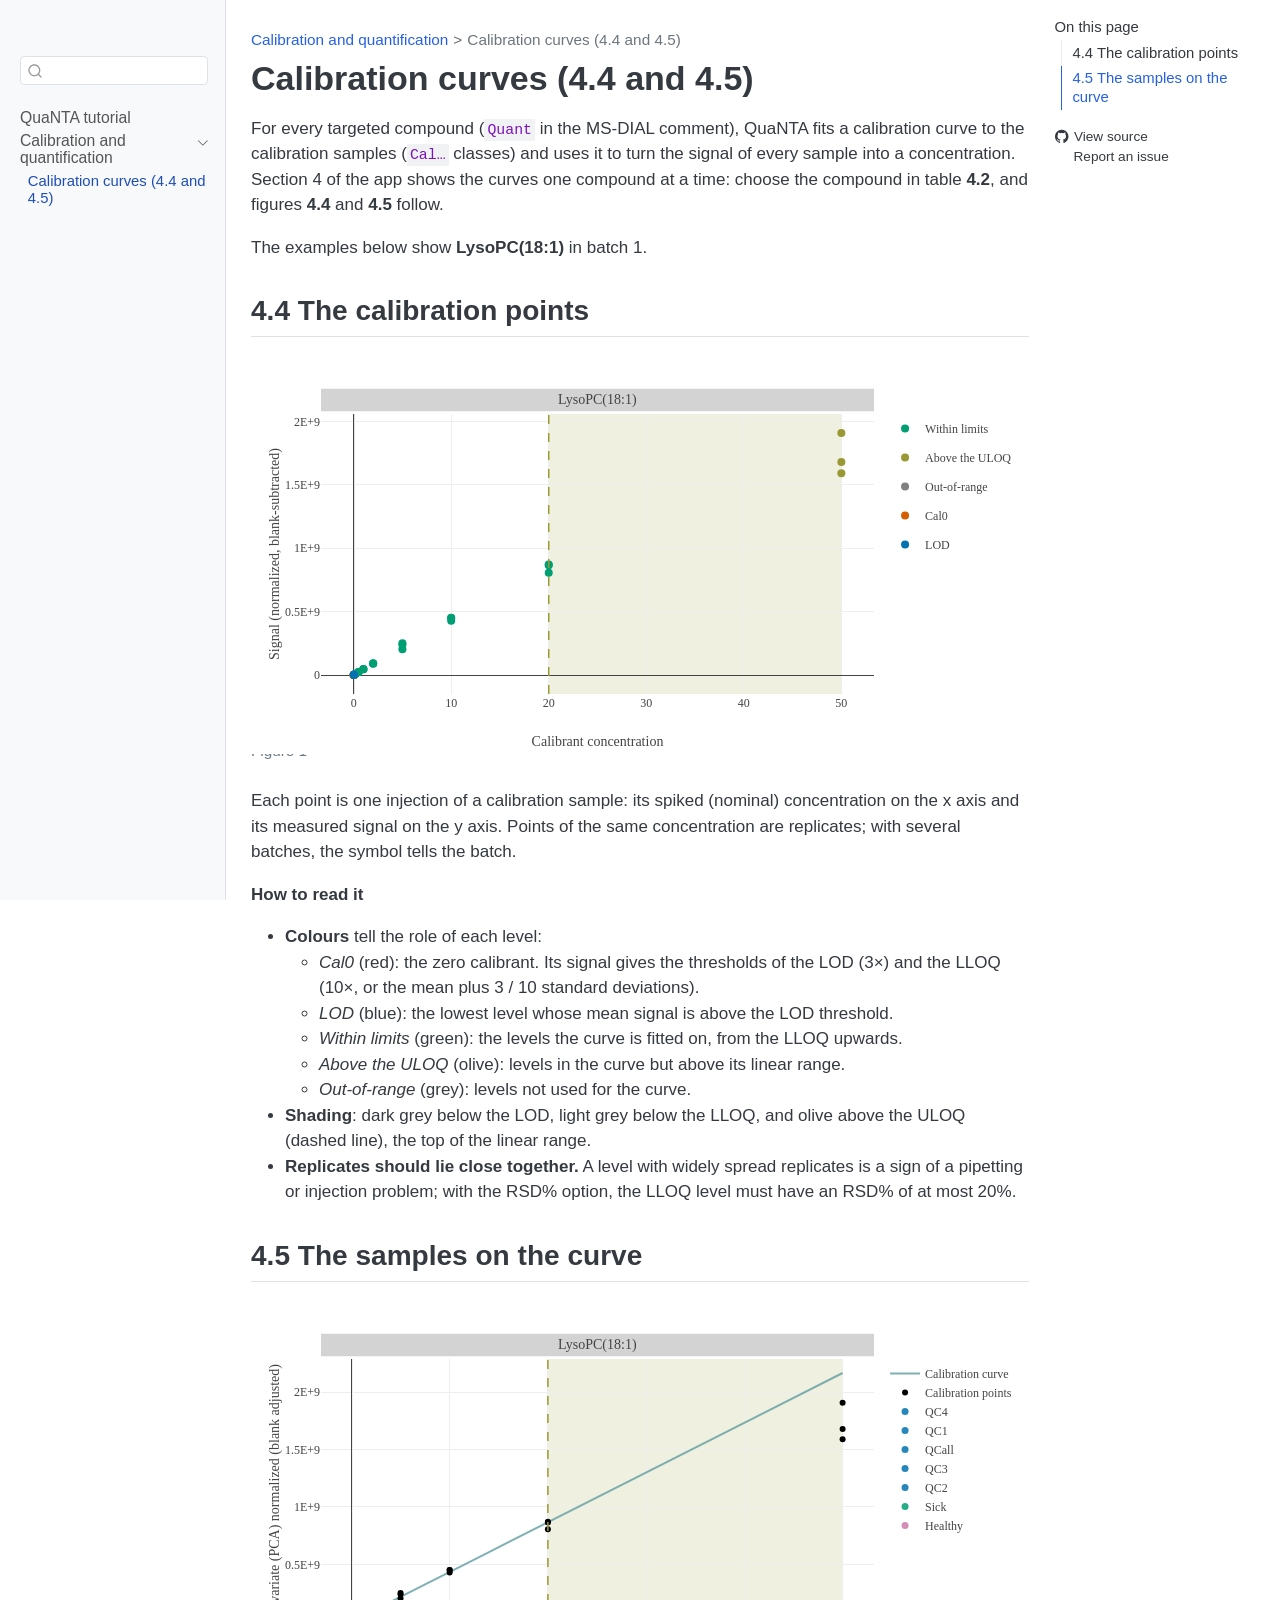
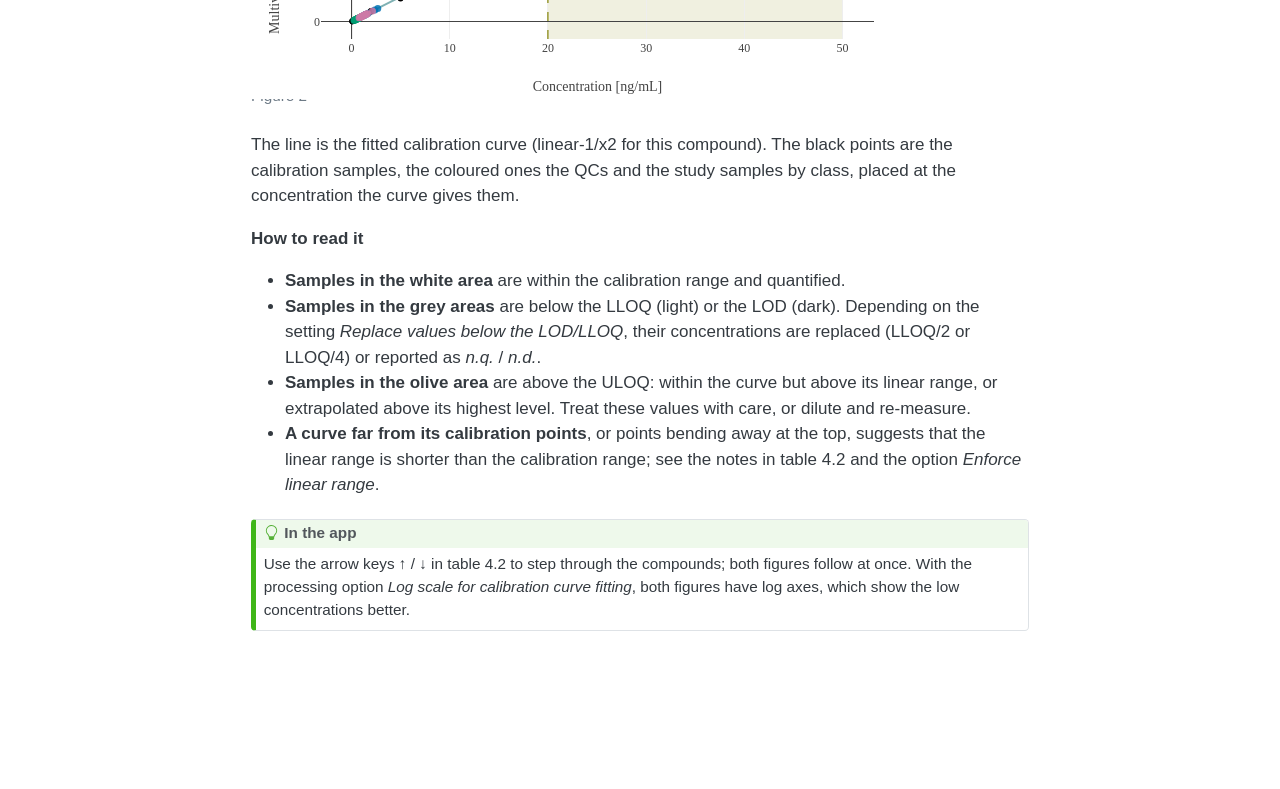
==== calibration-curves.html @ 5237f9ad "Built site for gh-pages" ====
<!DOCTYPE html>
<html xmlns="http://www.w3.org/1999/xhtml" lang="en" xml:lang="en"><head>

<meta charset="utf-8">
<meta name="generator" content="quarto-1.8.25">

<meta name="viewport" content="width=device-width, initial-scale=1.0, user-scalable=yes">


<title>Calibration curves (4.4 and 4.5) – QuaNTA tutorial</title>
<style>
code{white-space: pre-wrap;}
span.smallcaps{font-variant: small-caps;}
div.columns{display: flex; gap: min(4vw, 1.5em);}
div.column{flex: auto; overflow-x: auto;}
div.hanging-indent{margin-left: 1.5em; text-indent: -1.5em;}
ul.task-list{list-style: none;}
ul.task-list li input[type="checkbox"] {
  width: 0.8em;
  margin: 0 0.8em 0.2em -1em; /* quarto-specific, see https://github.com/quarto-dev/quarto-cli/issues/4556 */ 
  vertical-align: middle;
}
</style>


<script src="site_libs/quarto-nav/quarto-nav.js"></script>
<script src="site_libs/quarto-nav/headroom.min.js"></script>
<script src="site_libs/clipboard/clipboard.min.js"></script>
<script src="site_libs/quarto-search/autocomplete.umd.js"></script>
<script src="site_libs/quarto-search/fuse.min.js"></script>
<script src="site_libs/quarto-search/quarto-search.js"></script>
<meta name="quarto:offset" content="./">
<script src="site_libs/quarto-html/quarto.js" type="module"></script>
<script src="site_libs/quarto-html/tabsets/tabsets.js" type="module"></script>
<script src="site_libs/quarto-html/axe/axe-check.js" type="module"></script>
<script src="site_libs/quarto-html/popper.min.js"></script>
<script src="site_libs/quarto-html/tippy.umd.min.js"></script>
<script src="site_libs/quarto-html/anchor.min.js"></script>
<link href="site_libs/quarto-html/tippy.css" rel="stylesheet">
<link href="site_libs/quarto-html/quarto-syntax-highlighting-7b89279ff1a6dce999919e0e67d4d9ec.css" rel="stylesheet" id="quarto-text-highlighting-styles">
<script src="site_libs/bootstrap/bootstrap.min.js"></script>
<link href="site_libs/bootstrap/bootstrap-icons.css" rel="stylesheet">
<link href="site_libs/bootstrap/bootstrap-4019300521e2fafc2e7823f47fa79fcd.min.css" rel="stylesheet" append-hash="true" id="quarto-bootstrap" data-mode="light">
<script id="quarto-search-options" type="application/json">{
  "location": "sidebar",
  "copy-button": false,
  "collapse-after": 3,
  "panel-placement": "start",
  "type": "textbox",
  "limit": 50,
  "keyboard-shortcut": [
    "f",
    "/",
    "s"
  ],
  "show-item-context": false,
  "language": {
    "search-no-results-text": "No results",
    "search-matching-documents-text": "matching documents",
    "search-copy-link-title": "Copy link to search",
    "search-hide-matches-text": "Hide additional matches",
    "search-more-match-text": "more match in this document",
    "search-more-matches-text": "more matches in this document",
    "search-clear-button-title": "Clear",
    "search-text-placeholder": "",
    "search-detached-cancel-button-title": "Cancel",
    "search-submit-button-title": "Submit",
    "search-label": "Search"
  }
}</script>
<script src="site_libs/htmlwidgets-1.6.4/htmlwidgets.js"></script>

<script src="site_libs/plotly-binding-4.11.0/plotly.js"></script>

<script src="site_libs/typedarray-0.1/typedarray.min.js"></script>

<script src="site_libs/jquery-3.5.1/jquery.min.js"></script>

<link href="site_libs/crosstalk-1.2.2/css/crosstalk.min.css" rel="stylesheet">

<script src="site_libs/crosstalk-1.2.2/js/crosstalk.min.js"></script>

<link href="site_libs/plotly-htmlwidgets-css-2.11.1/plotly-htmlwidgets.css" rel="stylesheet">

<script src="site_libs/plotly-main-2.11.1/plotly-latest.min.js"></script>



</head>

<body class="nav-sidebar docked quarto-light">

<div id="quarto-search-results"></div>
  <header id="quarto-header" class="headroom fixed-top">
  <nav class="quarto-secondary-nav">
    <div class="container-fluid d-flex">
      <button type="button" class="quarto-btn-toggle btn" data-bs-toggle="collapse" role="button" data-bs-target=".quarto-sidebar-collapse-item" aria-controls="quarto-sidebar" aria-expanded="false" aria-label="Toggle sidebar navigation" onclick="if (window.quartoToggleHeadroom) { window.quartoToggleHeadroom(); }">
        <i class="bi bi-layout-text-sidebar-reverse"></i>
      </button>
        <nav class="quarto-page-breadcrumbs" aria-label="breadcrumb"><ol class="breadcrumb"><li class="breadcrumb-item"><a href="./calibration-curves.html">Calibration and quantification</a></li><li class="breadcrumb-item"><a href="./calibration-curves.html">Calibration curves (4.4 and 4.5)</a></li></ol></nav>
        <a class="flex-grow-1" role="navigation" data-bs-toggle="collapse" data-bs-target=".quarto-sidebar-collapse-item" aria-controls="quarto-sidebar" aria-expanded="false" aria-label="Toggle sidebar navigation" onclick="if (window.quartoToggleHeadroom) { window.quartoToggleHeadroom(); }">      
        </a>
      <button type="button" class="btn quarto-search-button" aria-label="Search" onclick="window.quartoOpenSearch();">
        <i class="bi bi-search"></i>
      </button>
    </div>
  </nav>
</header>
<!-- content -->
<div id="quarto-content" class="quarto-container page-columns page-rows-contents page-layout-article">
<!-- sidebar -->
  <nav id="quarto-sidebar" class="sidebar collapse collapse-horizontal quarto-sidebar-collapse-item sidebar-navigation docked overflow-auto">
    <div class="pt-lg-2 mt-2 text-left sidebar-header">
      <a href="./index.html" class="sidebar-logo-link">
      </a>
      </div>
        <div class="mt-2 flex-shrink-0 align-items-center">
        <div class="sidebar-search">
        <div id="quarto-search" class="" title="Search"></div>
        </div>
        </div>
    <div class="sidebar-menu-container"> 
    <ul class="list-unstyled mt-1">
        <li class="sidebar-item">
  <div class="sidebar-item-container"> 
  <a href="./index.html" class="sidebar-item-text sidebar-link">
 <span class="menu-text">QuaNTA tutorial</span></a>
  </div>
</li>
        <li class="sidebar-item sidebar-item-section">
      <div class="sidebar-item-container"> 
            <a class="sidebar-item-text sidebar-link text-start" data-bs-toggle="collapse" data-bs-target="#quarto-sidebar-section-1" role="navigation" aria-expanded="true">
 <span class="menu-text">Calibration and quantification</span></a>
          <a class="sidebar-item-toggle text-start" data-bs-toggle="collapse" data-bs-target="#quarto-sidebar-section-1" role="navigation" aria-expanded="true" aria-label="Toggle section">
            <i class="bi bi-chevron-right ms-2"></i>
          </a> 
      </div>
      <ul id="quarto-sidebar-section-1" class="collapse list-unstyled sidebar-section depth1 show">  
          <li class="sidebar-item">
  <div class="sidebar-item-container"> 
  <a href="./calibration-curves.html" class="sidebar-item-text sidebar-link active">
 <span class="menu-text">Calibration curves (4.4 and 4.5)</span></a>
  </div>
</li>
      </ul>
  </li>
    </ul>
    </div>
</nav>
<div id="quarto-sidebar-glass" class="quarto-sidebar-collapse-item" data-bs-toggle="collapse" data-bs-target=".quarto-sidebar-collapse-item"></div>
<!-- margin-sidebar -->
    <div id="quarto-margin-sidebar" class="sidebar margin-sidebar">
        <nav id="TOC" role="doc-toc" class="toc-active">
    <h2 id="toc-title">On this page</h2>
   
  <ul>
  <li><a href="#the-calibration-points" id="toc-the-calibration-points" class="nav-link active" data-scroll-target="#the-calibration-points">4.4 The calibration points</a></li>
  <li><a href="#the-samples-on-the-curve" id="toc-the-samples-on-the-curve" class="nav-link" data-scroll-target="#the-samples-on-the-curve">4.5 The samples on the curve</a></li>
  </ul>
<div class="toc-actions"><ul><li><a href="https://github.com/Exposomics-SciLifeLab/QuaNTA/blob/main/tutorial/calibration-curves.qmd" class="toc-action"><i class="bi bi-github"></i>View source</a></li><li><a href="https://github.com/Exposomics-SciLifeLab/QuaNTA/issues/new" class="toc-action"><i class="bi empty"></i>Report an issue</a></li></ul></div></nav>
    </div>
<!-- main -->
<main class="content" id="quarto-document-content">

<header id="title-block-header" class="quarto-title-block default"><nav class="quarto-page-breadcrumbs quarto-title-breadcrumbs d-none d-lg-block" aria-label="breadcrumb"><ol class="breadcrumb"><li class="breadcrumb-item"><a href="./calibration-curves.html">Calibration and quantification</a></li><li class="breadcrumb-item"><a href="./calibration-curves.html">Calibration curves (4.4 and 4.5)</a></li></ol></nav>
<div class="quarto-title">
<h1 class="title">Calibration curves (4.4 and 4.5)</h1>
</div>



<div class="quarto-title-meta">

    
  
    
  </div>
  


</header>


<p>For every targeted compound (<code>Quant</code> in the MS-DIAL comment), QuaNTA fits a calibration curve to the calibration samples (<code>Cal…</code> classes) and uses it to turn the signal of every sample into a concentration. Section 4 of the app shows the curves one compound at a time: choose the compound in table <strong>4.2</strong>, and figures <strong>4.4</strong> and <strong>4.5</strong> follow.</p>
<p>The examples below show <strong>LysoPC(18:1)</strong> in batch 1.</p>
<section id="the-calibration-points" class="level2">
<h2 class="anchored" data-anchor-id="the-calibration-points">4.4 The calibration points</h2>
<div class="cell">
<div id="fig-points" class="cell-output-display quarto-float quarto-figure quarto-figure-center anchored">
<figure class="quarto-float quarto-float-fig figure">
<div aria-describedby="fig-points-caption-0ceaefa1-69ba-4598-a22c-09a6ac19f8ca">
<div id="htmlwidget-7de12223246a194f943c" style="width:100%;height:386px;" class="plotly html-widget"></div>
<script type="application/json" data-for="htmlwidget-7de12223246a194f943c">{"x":{"visdat":{"418412a8463a":["function () ","plotlyVisDat"]},"cur_data":"418412a8463a","attrs":{"418412a8463a":{"alpha_stroke":1,"sizes":[10,100],"spans":[1,20],"x":[0.10000000000000001,0.20000000000000001,0.5,1,2,5,10,20,0.10000000000000001,0.20000000000000001,0.5,1,2,5,10,20,0.10000000000000001,0.20000000000000001,0.5,1,2,5,10,20],"y":[5047439.9658815889,10164897.238391135,24368700.413930818,45180485.491053514,89758773.477089331,202846008.47961608,428593508.39749646,806379388.06101394,5008173.7543212455,9275696.7098505162,23723526.678954769,45154982.063601218,91189747.034987077,250501206.46202886,452139395.44960183,872025944.53265822,5062685.3808883075,9689535.965657372,22846707.810728911,48455210.45942124,93570301.618948728,238297416.92260072,450397261.33377445,865471981.46640682],"type":"scatter","mode":"markers","name":"Within limits","legendgroup":"Within limits","marker":{"color":"#009E73","size":8,"symbol":["circle","circle","circle","circle","circle","circle","circle","circle","circle","circle","circle","circle","circle","circle","circle","circle","circle","circle","circle","circle","circle","circle","circle","circle"]},"text":["Batch: 1<br>inj: 7, conc: 0.1<br>Name: Cal0-1_E_B1_7<br>int: 5.047E+06","Batch: 1<br>inj: 8, conc: 0.2<br>Name: Cal0-2_E_B1_8<br>int: 1.016E+07","Batch: 1<br>inj: 9, conc: 0.5<br>Name: Cal0-5_E_B1_9<br>int: 2.437E+07","Batch: 1<br>inj: 10, conc: 1<br>Name: Cal1_E_B1_10<br>int: 4.518E+07","Batch: 1<br>inj: 11, conc: 2<br>Name: Cal2_E_B1_11<br>int: 8.976E+07","Batch: 1<br>inj: 12, conc: 5<br>Name: Cal5_E_B1_12<br>int: 2.028E+08","Batch: 1<br>inj: 13, conc: 10<br>Name: Cal10_E_B1_13<br>int: 4.286E+08","Batch: 1<br>inj: 14, conc: 20<br>Name: Cal20_E_B1_14<br>int: 8.064E+08","Batch: 1<br>inj: 49, conc: 0.1<br>Name: Cal0-1_E_B1_49<br>int: 5.008E+06","Batch: 1<br>inj: 50, conc: 0.2<br>Name: Cal0-2_E_B1_50<br>int: 9.276E+06","Batch: 1<br>inj: 51, conc: 0.5<br>Name: Cal0-5_E_B1_51<br>int: 2.372E+07","Batch: 1<br>inj: 52, conc: 1<br>Name: Cal1_E_B1_52<br>int: 4.515E+07","Batch: 1<br>inj: 53, conc: 2<br>Name: Cal2_E_B1_53<br>int: 9.119E+07","Batch: 1<br>inj: 54, conc: 5<br>Name: Cal5_E_B1_54<br>int: 2.505E+08","Batch: 1<br>inj: 55, conc: 10<br>Name: Cal10_E_B1_55<br>int: 4.521E+08","Batch: 1<br>inj: 56, conc: 20<br>Name: Cal20_E_B1_56<br>int: 8.720E+08","Batch: 1<br>inj: 90, conc: 0.1<br>Name: Cal0-1_E_B1_90<br>int: 5.063E+06","Batch: 1<br>inj: 91, conc: 0.2<br>Name: Cal0-2_E_B1_91<br>int: 9.690E+06","Batch: 1<br>inj: 92, conc: 0.5<br>Name: Cal0-5_E_B1_92<br>int: 2.285E+07","Batch: 1<br>inj: 93, conc: 1<br>Name: Cal1_E_B1_93<br>int: 4.846E+07","Batch: 1<br>inj: 94, conc: 2<br>Name: Cal2_E_B1_94<br>int: 9.357E+07","Batch: 1<br>inj: 95, conc: 5<br>Name: Cal5_E_B1_95<br>int: 2.383E+08","Batch: 1<br>inj: 96, conc: 10<br>Name: Cal10_E_B1_96<br>int: 4.504E+08","Batch: 1<br>inj: 97, conc: 20<br>Name: Cal20_E_B1_97<br>int: 8.655E+08"],"hoverinfo":"text","inherit":true},"418412a8463a.1":{"alpha_stroke":1,"sizes":[10,100],"spans":[1,20],"x":[50,50,50],"y":[1679297574.1041338,1907822303.5134561,1589983609.0379517],"type":"scatter","mode":"markers","name":"Above the ULOQ","legendgroup":"Above the ULOQ","marker":{"color":"#999933","size":8,"symbol":["circle","circle","circle"]},"text":["Batch: 1<br>inj: 15, conc: 50<br>Name: Cal50_E_B1_15<br>int: 1.679E+09","Batch: 1<br>inj: 57, conc: 50<br>Name: Cal50_E_B1_57<br>int: 1.908E+09","Batch: 1<br>inj: 98, conc: 50<br>Name: Cal50_E_B1_98<br>int: 1.590E+09"],"hoverinfo":"text","inherit":true},"418412a8463a.2":{"alpha_stroke":1,"sizes":[10,100],"spans":[1,20],"x":[0.0050000000000000001,0.01,0.050000000000000003,0.0050000000000000001,0.01,0.050000000000000003,0.0050000000000000001,0.01,0.050000000000000003],"y":[698491.82773995295,854794.1023017664,2586646.426119939,603666.25398353138,1008634.9928529384,2856041.1876082039,636489.86542986752,881473.73559561453,2535138.9113407154],"type":"scatter","mode":"markers","name":"Out-of-range","legendgroup":"Out-of-range","marker":{"color":"gray","size":8,"symbol":["circle","circle","circle","circle","circle","circle","circle","circle","circle"]},"text":["Batch: 1<br>inj: 3, conc: 0.005<br>Name: Cal0-005_E_B1_3<br>int: 6.985E+05","Batch: 1<br>inj: 4, conc: 0.01<br>Name: Cal0-01_E_B1_4<br>int: 8.548E+05","Batch: 1<br>inj: 6, conc: 0.05<br>Name: Cal0-05_E_B1_6<br>int: 2.587E+06","Batch: 1<br>inj: 45, conc: 0.005<br>Name: Cal0-005_E_B1_45<br>int: 6.037E+05","Batch: 1<br>inj: 46, conc: 0.01<br>Name: Cal0-01_E_B1_46<br>int: 1.009E+06","Batch: 1<br>inj: 48, conc: 0.05<br>Name: Cal0-05_E_B1_48<br>int: 2.856E+06","Batch: 1<br>inj: 86, conc: 0.005<br>Name: Cal0-005_E_B1_86<br>int: 6.365E+05","Batch: 1<br>inj: 87, conc: 0.01<br>Name: Cal0-01_E_B1_87<br>int: 8.815E+05","Batch: 1<br>inj: 89, conc: 0.05<br>Name: Cal0-05_E_B1_89<br>int: 2.535E+06"],"hoverinfo":"text","inherit":true},"418412a8463a.3":{"alpha_stroke":1,"sizes":[10,100],"spans":[1,20],"x":[0,0,0],"y":[332792.71047138411,449159.06250342634,430406.28870915395],"type":"scatter","mode":"markers","name":"Cal0","legendgroup":"Cal0","marker":{"color":"#D55E00","size":8,"symbol":["circle","circle","circle"]},"text":["Batch: 1<br>inj: 2, conc: 0<br>Name: Cal0_E_B1_2<br>int: 3.328E+05","Batch: 1<br>inj: 44, conc: 0<br>Name: Cal0_E_B1_44<br>int: 4.492E+05","Batch: 1<br>inj: 85, conc: 0<br>Name: Cal0_E_B1_85<br>int: 4.304E+05"],"hoverinfo":"text","inherit":true},"418412a8463a.4":{"alpha_stroke":1,"sizes":[10,100],"spans":[1,20],"x":[0.02,0.02,0.02],"y":[1532455.5580445,1476022.9184420314,1549500.2247687792],"type":"scatter","mode":"markers","name":"LOD","legendgroup":"LOD","marker":{"color":"#0072B2","size":8,"symbol":["circle","circle","circle"]},"text":["Batch: 1<br>inj: 5, conc: 0.02<br>Name: Cal0-02_E_B1_5<br>int: 1.532E+06","Batch: 1<br>inj: 47, conc: 0.02<br>Name: Cal0-02_E_B1_47<br>int: 1.476E+06","Batch: 1<br>inj: 88, conc: 0.02<br>Name: Cal0-02_E_B1_88<br>int: 1.550E+06"],"hoverinfo":"text","inherit":true}},"layout":{"height":400,"margin":{"b":60,"l":70,"t":60,"r":150},"font":{"family":"Lato"},"hovermode":"closest","annotations":[{"text":"LysoPC(18:1)","xref":"paper","yref":"paper","x":0.5,"y":1.05,"xanchor":"center","yanchor":"middle","showarrow":false,"font":{"size":14}}],"shapes":[{"type":"rect","xref":"x","yref":"paper","x0":0,"x1":0.10000000000000001,"y0":0,"y1":1,"layer":"below","fillcolor":"rgba(64,64,64,0.25)","line":{"width":0}},{"type":"rect","xref":"x","yref":"paper","x0":0,"x1":0.02,"y0":0,"y1":1,"layer":"below","fillcolor":"rgba(64,64,64,0.25)","line":{"width":0}},{"type":"rect","xref":"x","yref":"paper","x0":20,"x1":50,"y0":0,"y1":1,"layer":"below","fillcolor":"rgba(153,153,51,0.15)","line":{"width":0}},{"type":"line","xref":"x","yref":"paper","x0":20,"x1":20,"y0":0,"y1":1,"line":{"color":"#999933","width":1.5,"dash":"dash"}},{"type":"rect","xref":"paper","yref":"paper","x0":0,"x1":1,"y0":1.01,"y1":1.0900000000000001,"fillcolor":"lightgray","line":{"width":0}}],"xaxis":{"domain":[0,1],"automargin":true,"title":"Calibrant concentration","type":"linear","exponentformat":"E"},"yaxis":{"domain":[0,1],"automargin":true,"title":"Signal (normalized, blank-subtracted)","type":"linear","exponentformat":"E"},"legend":{"orientation":"v","x":1.02,"y":1,"xanchor":"left","tracegroupgap":10},"showlegend":true},"source":"A","config":{"modeBarButtonsToAdd":["hoverclosest","hovercompare"],"showSendToCloud":false},"data":[{"x":[0.10000000000000001,0.20000000000000001,0.5,1,2,5,10,20,0.10000000000000001,0.20000000000000001,0.5,1,2,5,10,20,0.10000000000000001,0.20000000000000001,0.5,1,2,5,10,20],"y":[5047439.9658815889,10164897.238391135,24368700.413930818,45180485.491053514,89758773.477089331,202846008.47961608,428593508.39749646,806379388.06101394,5008173.7543212455,9275696.7098505162,23723526.678954769,45154982.063601218,91189747.034987077,250501206.46202886,452139395.44960183,872025944.53265822,5062685.3808883075,9689535.965657372,22846707.810728911,48455210.45942124,93570301.618948728,238297416.92260072,450397261.33377445,865471981.46640682],"type":"scatter","mode":"markers","name":"Within limits","legendgroup":"Within limits","marker":{"color":"#009E73","size":8,"symbol":["circle","circle","circle","circle","circle","circle","circle","circle","circle","circle","circle","circle","circle","circle","circle","circle","circle","circle","circle","circle","circle","circle","circle","circle"],"line":{"color":"rgba(31,119,180,1)"}},"text":["Batch: 1<br>inj: 7, conc: 0.1<br>Name: Cal0-1_E_B1_7<br>int: 5.047E+06","Batch: 1<br>inj: 8, conc: 0.2<br>Name: Cal0-2_E_B1_8<br>int: 1.016E+07","Batch: 1<br>inj: 9, conc: 0.5<br>Name: Cal0-5_E_B1_9<br>int: 2.437E+07","Batch: 1<br>inj: 10, conc: 1<br>Name: Cal1_E_B1_10<br>int: 4.518E+07","Batch: 1<br>inj: 11, conc: 2<br>Name: Cal2_E_B1_11<br>int: 8.976E+07","Batch: 1<br>inj: 12, conc: 5<br>Name: Cal5_E_B1_12<br>int: 2.028E+08","Batch: 1<br>inj: 13, conc: 10<br>Name: Cal10_E_B1_13<br>int: 4.286E+08","Batch: 1<br>inj: 14, conc: 20<br>Name: Cal20_E_B1_14<br>int: 8.064E+08","Batch: 1<br>inj: 49, conc: 0.1<br>Name: Cal0-1_E_B1_49<br>int: 5.008E+06","Batch: 1<br>inj: 50, conc: 0.2<br>Name: Cal0-2_E_B1_50<br>int: 9.276E+06","Batch: 1<br>inj: 51, conc: 0.5<br>Name: Cal0-5_E_B1_51<br>int: 2.372E+07","Batch: 1<br>inj: 52, conc: 1<br>Name: Cal1_E_B1_52<br>int: 4.515E+07","Batch: 1<br>inj: 53, conc: 2<br>Name: Cal2_E_B1_53<br>int: 9.119E+07","Batch: 1<br>inj: 54, conc: 5<br>Name: Cal5_E_B1_54<br>int: 2.505E+08","Batch: 1<br>inj: 55, conc: 10<br>Name: Cal10_E_B1_55<br>int: 4.521E+08","Batch: 1<br>inj: 56, conc: 20<br>Name: Cal20_E_B1_56<br>int: 8.720E+08","Batch: 1<br>inj: 90, conc: 0.1<br>Name: Cal0-1_E_B1_90<br>int: 5.063E+06","Batch: 1<br>inj: 91, conc: 0.2<br>Name: Cal0-2_E_B1_91<br>int: 9.690E+06","Batch: 1<br>inj: 92, conc: 0.5<br>Name: Cal0-5_E_B1_92<br>int: 2.285E+07","Batch: 1<br>inj: 93, conc: 1<br>Name: Cal1_E_B1_93<br>int: 4.846E+07","Batch: 1<br>inj: 94, conc: 2<br>Name: Cal2_E_B1_94<br>int: 9.357E+07","Batch: 1<br>inj: 95, conc: 5<br>Name: Cal5_E_B1_95<br>int: 2.383E+08","Batch: 1<br>inj: 96, conc: 10<br>Name: Cal10_E_B1_96<br>int: 4.504E+08","Batch: 1<br>inj: 97, conc: 20<br>Name: Cal20_E_B1_97<br>int: 8.655E+08"],"hoverinfo":["text","text","text","text","text","text","text","text","text","text","text","text","text","text","text","text","text","text","text","text","text","text","text","text"],"error_y":{"color":"rgba(31,119,180,1)"},"error_x":{"color":"rgba(31,119,180,1)"},"line":{"color":"rgba(31,119,180,1)"},"xaxis":"x","yaxis":"y","frame":null},{"x":[50,50,50],"y":[1679297574.1041338,1907822303.5134561,1589983609.0379517],"type":"scatter","mode":"markers","name":"Above the ULOQ","legendgroup":"Above the ULOQ","marker":{"color":"#999933","size":8,"symbol":["circle","circle","circle"],"line":{"color":"rgba(255,127,14,1)"}},"text":["Batch: 1<br>inj: 15, conc: 50<br>Name: Cal50_E_B1_15<br>int: 1.679E+09","Batch: 1<br>inj: 57, conc: 50<br>Name: Cal50_E_B1_57<br>int: 1.908E+09","Batch: 1<br>inj: 98, conc: 50<br>Name: Cal50_E_B1_98<br>int: 1.590E+09"],"hoverinfo":["text","text","text"],"error_y":{"color":"rgba(255,127,14,1)"},"error_x":{"color":"rgba(255,127,14,1)"},"line":{"color":"rgba(255,127,14,1)"},"xaxis":"x","yaxis":"y","frame":null},{"x":[0.0050000000000000001,0.01,0.050000000000000003,0.0050000000000000001,0.01,0.050000000000000003,0.0050000000000000001,0.01,0.050000000000000003],"y":[698491.82773995295,854794.1023017664,2586646.426119939,603666.25398353138,1008634.9928529384,2856041.1876082039,636489.86542986752,881473.73559561453,2535138.9113407154],"type":"scatter","mode":"markers","name":"Out-of-range","legendgroup":"Out-of-range","marker":{"color":"gray","size":8,"symbol":["circle","circle","circle","circle","circle","circle","circle","circle","circle"],"line":{"color":"rgba(44,160,44,1)"}},"text":["Batch: 1<br>inj: 3, conc: 0.005<br>Name: Cal0-005_E_B1_3<br>int: 6.985E+05","Batch: 1<br>inj: 4, conc: 0.01<br>Name: Cal0-01_E_B1_4<br>int: 8.548E+05","Batch: 1<br>inj: 6, conc: 0.05<br>Name: Cal0-05_E_B1_6<br>int: 2.587E+06","Batch: 1<br>inj: 45, conc: 0.005<br>Name: Cal0-005_E_B1_45<br>int: 6.037E+05","Batch: 1<br>inj: 46, conc: 0.01<br>Name: Cal0-01_E_B1_46<br>int: 1.009E+06","Batch: 1<br>inj: 48, conc: 0.05<br>Name: Cal0-05_E_B1_48<br>int: 2.856E+06","Batch: 1<br>inj: 86, conc: 0.005<br>Name: Cal0-005_E_B1_86<br>int: 6.365E+05","Batch: 1<br>inj: 87, conc: 0.01<br>Name: Cal0-01_E_B1_87<br>int: 8.815E+05","Batch: 1<br>inj: 89, conc: 0.05<br>Name: Cal0-05_E_B1_89<br>int: 2.535E+06"],"hoverinfo":["text","text","text","text","text","text","text","text","text"],"error_y":{"color":"rgba(44,160,44,1)"},"error_x":{"color":"rgba(44,160,44,1)"},"line":{"color":"rgba(44,160,44,1)"},"xaxis":"x","yaxis":"y","frame":null},{"x":[0,0,0],"y":[332792.71047138411,449159.06250342634,430406.28870915395],"type":"scatter","mode":"markers","name":"Cal0","legendgroup":"Cal0","marker":{"color":"#D55E00","size":8,"symbol":["circle","circle","circle"],"line":{"color":"rgba(214,39,40,1)"}},"text":["Batch: 1<br>inj: 2, conc: 0<br>Name: Cal0_E_B1_2<br>int: 3.328E+05","Batch: 1<br>inj: 44, conc: 0<br>Name: Cal0_E_B1_44<br>int: 4.492E+05","Batch: 1<br>inj: 85, conc: 0<br>Name: Cal0_E_B1_85<br>int: 4.304E+05"],"hoverinfo":["text","text","text"],"error_y":{"color":"rgba(214,39,40,1)"},"error_x":{"color":"rgba(214,39,40,1)"},"line":{"color":"rgba(214,39,40,1)"},"xaxis":"x","yaxis":"y","frame":null},{"x":[0.02,0.02,0.02],"y":[1532455.5580445,1476022.9184420314,1549500.2247687792],"type":"scatter","mode":"markers","name":"LOD","legendgroup":"LOD","marker":{"color":"#0072B2","size":8,"symbol":["circle","circle","circle"],"line":{"color":"rgba(148,103,189,1)"}},"text":["Batch: 1<br>inj: 5, conc: 0.02<br>Name: Cal0-02_E_B1_5<br>int: 1.532E+06","Batch: 1<br>inj: 47, conc: 0.02<br>Name: Cal0-02_E_B1_47<br>int: 1.476E+06","Batch: 1<br>inj: 88, conc: 0.02<br>Name: Cal0-02_E_B1_88<br>int: 1.550E+06"],"hoverinfo":["text","text","text"],"error_y":{"color":"rgba(148,103,189,1)"},"error_x":{"color":"rgba(148,103,189,1)"},"line":{"color":"rgba(148,103,189,1)"},"xaxis":"x","yaxis":"y","frame":null}],"highlight":{"on":"plotly_click","persistent":false,"dynamic":false,"selectize":false,"opacityDim":0.20000000000000001,"selected":{"opacity":1},"debounce":0},"shinyEvents":["plotly_hover","plotly_click","plotly_selected","plotly_relayout","plotly_brushed","plotly_brushing","plotly_clickannotation","plotly_doubleclick","plotly_deselect","plotly_afterplot","plotly_sunburstclick"],"base_url":"https://plot.ly"},"evals":[],"jsHooks":[]}</script>
</div>
<figcaption class="quarto-float-caption-bottom quarto-float-caption quarto-float-fig quarto-uncaptioned" id="fig-points-caption-0ceaefa1-69ba-4598-a22c-09a6ac19f8ca">
Figure&nbsp;1
</figcaption>
</figure>
</div>
</div>
<p>Each point is one injection of a calibration sample: its spiked (nominal) concentration on the x axis and its measured signal on the y axis. Points of the same concentration are replicates; with several batches, the symbol tells the batch.</p>
<p><strong>How to read it</strong></p>
<ul>
<li><strong>Colours</strong> tell the role of each level:
<ul>
<li><em>Cal0</em> (red): the zero calibrant. Its signal gives the thresholds of the LOD (3×) and the LLOQ (10×, or the mean plus 3 / 10 standard deviations).</li>
<li><em>LOD</em> (blue): the lowest level whose mean signal is above the LOD threshold.</li>
<li><em>Within limits</em> (green): the levels the curve is fitted on, from the LLOQ upwards.</li>
<li><em>Above the ULOQ</em> (olive): levels in the curve but above its linear range.</li>
<li><em>Out-of-range</em> (grey): levels not used for the curve.</li>
</ul></li>
<li><strong>Shading</strong>: dark grey below the LOD, light grey below the LLOQ, and olive above the ULOQ (dashed line), the top of the linear range.</li>
<li><strong>Replicates should lie close together.</strong> A level with widely spread replicates is a sign of a pipetting or injection problem; with the RSD% option, the LLOQ level must have an RSD% of at most 20%.</li>
</ul>
</section>
<section id="the-samples-on-the-curve" class="level2">
<h2 class="anchored" data-anchor-id="the-samples-on-the-curve">4.5 The samples on the curve</h2>
<div class="cell">
<div id="fig-samples" class="cell-output-display quarto-float quarto-figure quarto-figure-center anchored">
<figure class="quarto-float quarto-float-fig figure">
<div aria-describedby="fig-samples-caption-0ceaefa1-69ba-4598-a22c-09a6ac19f8ca">
<div id="htmlwidget-52503012306bcda5d0db" style="width:100%;height:386px;" class="plotly html-widget"></div>
<script type="application/json" data-for="htmlwidget-52503012306bcda5d0db">{"x":{"visdat":{"418438557a98":["function () ","plotlyVisDat"]},"cur_data":"418438557a98","attrs":{"418438557a98":{"alpha_stroke":1,"sizes":[10,100],"spans":[1,20],"x":[0.10000000000000001,0.1090909090909091,0.11818181818181819,0.12727272727272729,0.13636363636363635,0.14545454545454545,0.15454545454545454,0.16363636363636364,0.17272727272727273,0.18181818181818182,0.19090909090909092,0.20000000000000001,0.20909090909090911,0.2181818181818182,0.22727272727272727,0.23636363636363636,0.24545454545454545,0.25454545454545452,0.26363636363636367,0.27272727272727271,0.28181818181818186,0.29090909090909089,0.29999999999999999,0.30909090909090908,0.31818181818181818,0.32727272727272727,0.33636363636363636,0.34545454545454546,0.3545454545454545,0.36363636363636365,0.37272727272727268,0.38181818181818183,0.39090909090909087,0.40000000000000002,0.40909090909090906,0.41818181818181821,0.42727272727272725,0.4363636363636364,0.44545454545454544,0.45454545454545459,0.46363636363636362,0.47272727272727266,0.48181818181818181,0.49090909090909085,0.5,0.50909090909090904,0.51818181818181819,0.52727272727272723,0.53636363636363638,0.54545454545454541,0.55454545454545456,0.5636363636363636,0.57272727272727275,0.58181818181818179,0.59090909090909094,0.59999999999999998,0.60404040404040404,0.60909090909090902,0.61818181818181817,0.6272727272727272,0.63636363636363635,0.64545454545454539,0.65454545454545454,0.66363636363636358,0.67272727272727273,0.68181818181818177,0.69090909090909081,0.69999999999999996,0.70909090909090899,0.71818181818181814,0.72727272727272718,0.73636363636363633,0.74545454545454537,0.75454545454545452,0.76363636363636356,0.77272727272727271,0.78181818181818175,0.79090909090909089,0.79999999999999993,0.80909090909090908,0.81818181818181812,0.82727272727272727,0.83636363636363631,0.84545454545454535,0.8545454545454545,0.86363636363636354,0.87272727272727268,0.88181818181818172,0.89090909090909087,0.89999999999999991,0.90909090909090906,0.9181818181818181,0.92727272727272725,0.93636363636363629,0.94545454545454544,0.95454545454545447,0.96363636363636362,0.97272727272727266,0.9818181818181817,0.99090909090909085,1.1080808080808082,1.6121212121212123,2.1161616161616164,2.6202020202020204,3.1242424242424245,3.6282828282828286,4.1323232323232322,4.6363636363636367,5.1404040404040403,5.6444444444444439,6.1484848484848484,6.652525252525253,7.1565656565656566,7.6606060606060602,8.1646464646464647,8.6686868686868692,9.1727272727272737,9.6767676767676765,10.180808080808081,10.684848484848485,11.188888888888888,11.692929292929293,12.196969696969697,12.701010101010102,13.205050505050506,13.709090909090909,14.213131313131314,14.717171717171718,15.221212121212121,15.725252525252525,16.229292929292932,16.733333333333334,17.237373737373741,17.741414141414143,18.24545454545455,18.749494949494952,19.253535353535355,19.757575757575761,20.261616161616164,20.765656565656567,21.269696969696973,21.773737373737376,22.277777777777779,22.781818181818185,23.285858585858588,23.789898989898994,24.293939393939397,24.797979797979799,25.302020202020206,25.806060606060608,26.310101010101015,26.814141414141417,27.31818181818182,27.822222222222226,28.326262626262629,28.830303030303032,29.334343434343438,29.838383838383841,30.342424242424244,30.84646464646465,31.350505050505053,31.854545454545459,32.358585858585862,32.862626262626264,33.366666666666667,33.870707070707077,34.37474747474748,34.878787878787882,35.382828282828285,35.886868686868688,36.390909090909098,36.8949494949495,37.398989898989903,37.903030303030306,38.407070707070709,38.911111111111111,39.415151515151521,39.919191919191924,40.423232323232327,40.927272727272729,41.431313131313132,41.935353535353542,42.439393939393945,42.943434343434348,43.44747474747475,43.951515151515153,44.455555555555556,44.959595959595966,45.463636363636368,45.967676767676771,46.471717171717174,46.975757575757576,47.479797979797986,47.983838383838389,48.487878787878792,48.991919191919195,49.495959595959597,50],"y":[5172482.0731701851,5566180.8780183764,5959879.6828665687,6353578.48771476,6747277.2925629504,7140976.0974111417,7534674.9022593331,7928373.7071075253,8322072.5119557166,8715771.316803908,9109470.1216521002,9503168.9265002906,9896867.7313484829,10290566.536196673,10684265.341044864,11077964.145893056,11471662.950741248,11865361.755589439,12259060.560437633,12652759.365285821,13046458.170134015,13440156.974982204,13833855.779830396,14227554.584678587,14621253.389526779,15014952.194374971,15408650.999223161,15802349.804071354,16196048.608919542,16589747.413767736,16983446.218615927,17377145.023464121,17770843.828312308,18164542.633160502,18558241.438008692,18951940.242856886,19345639.047705077,19739337.852553267,20133036.657401457,20526735.462249652,20920434.267097842,21314133.071946029,21707831.876794223,22101530.681642413,22495229.486490607,22888928.291338798,23282627.096186992,23676325.901035178,24070024.705883373,24463723.510731563,24857422.315579757,25251121.120427947,25644819.925276138,26038518.730124328,26432217.534972522,26825916.339820713,27000893.58641991,27219615.144668899,27613313.949517094,28007012.754365284,28400711.559213478,28794410.364061669,29188109.168909863,29581807.973758049,29975506.778606243,30369205.583454434,30762904.388302624,31156603.193150815,31550301.997999005,31944000.802847199,32337699.60769539,32731398.412543584,33125097.21739177,33518796.022239964,33912494.827088155,34306193.631936349,34699892.436784536,35093591.24163273,35487290.046480924,35880988.851329118,36274687.656177305,36668386.461025499,37062085.265873685,37455784.07072188,37849482.875570074,38243181.68041826,38636880.485266455,39030579.290114641,39424278.094962835,39817976.899811022,40211675.704659216,40605374.50950741,40999073.314355604,41392772.119203791,41786470.924051985,42180169.728900172,42573868.533748366,42967567.33859656,43361266.143444747,43754964.948292941,48829305.099669635,70657716.61291936,92486128.126169086,114314539.63941881,136142951.15266854,157971362.66591826,179799774.17916796,201628185.69241771,223456597.20566741,245285008.71891713,267113420.23216686,288941831.74541664,310770243.25866634,332598654.77191603,354427066.28516579,376255477.79841554,398083889.3116653,419912300.82491493,441740712.33816469,463569123.85141444,485397535.36466414,507225946.87791383,529054358.39116359,550882769.90441334,572711181.41766298,594539592.93091273,616368004.44416249,638196415.95741224,660024827.47066188,681853238.98391163,703681650.49716139,725510062.01041114,747338473.5236609,769166885.03691053,790995296.55016041,812823708.06341004,834652119.57665968,856480531.08990955,878308942.60315919,900137354.11640894,921965765.6296587,943794177.14290833,965622588.65615809,987451000.16940784,1009279411.6826575,1031107823.1959074,1052936234.709157,1074764646.2224066,1096593057.7356565,1118421469.2489061,1140249880.762156,1162078292.2754056,1183906703.7886553,1205735115.3019052,1227563526.8151548,1249391938.3284044,1271220349.8416543,1293048761.3549039,1314877172.8681536,1336705584.3814034,1358533995.8946531,1380362407.407903,1402190818.9211526,1424019230.4344022,1445847641.9476519,1467676053.460902,1489504464.9741516,1511332876.4874012,1533161288.0006509,1554989699.5139005,1576818111.0271506,1598646522.5404003,1620474934.0536499,1642303345.5668995,1664131757.0801492,1685960168.5933988,1707788580.1066489,1729616991.6198986,1751445403.1331482,1773273814.6463978,1795102226.1596475,1816930637.6728976,1838759049.1861472,1860587460.6993968,1882415872.2126465,1904244283.7258961,1926072695.2391458,1947901106.7523959,1969729518.2656455,1991557929.7788951,2013386341.2921448,2035214752.8053944,2057043164.3186445,2078871575.8318942,2100699987.3451438,2122528398.8583934,2144356810.3716431,2166185221.8848929],"type":"scatter","mode":"lines","name":"Calibration curve","hoverinfo":"skip","line":{"color":"rgba(95,158,160,0.8)","width":2},"inherit":true},"418438557a98.1":{"alpha_stroke":1,"sizes":[10,100],"spans":[1,20],"x":[0.10000000000000001,0.20000000000000001,0.5,1,2,5,10,20,50,0.10000000000000001,0.20000000000000001,0.5,1,2,5,10,20,50,0.10000000000000001,0.20000000000000001,0.5,1,2,5,10,20,50],"y":[5047439.9658815889,10164897.238391135,24368700.413930818,45180485.491053514,89758773.477089331,202846008.47961608,428593508.39749646,806379388.06101394,1679297574.1041338,5008173.7543212455,9275696.7098505162,23723526.678954769,45154982.063601218,91189747.034987077,250501206.46202886,452139395.44960183,872025944.53265822,1907822303.5134561,5062685.3808883075,9689535.965657372,22846707.810728911,48455210.45942124,93570301.618948728,238297416.92260072,450397261.33377445,865471981.46640682,1589983609.0379517],"type":"scatter","mode":"markers","name":"Calibration points","marker":{"color":"black","size":6},"text":["batch: 1<br>inj: 7, conc: 0.1<br>name: Cal0-1_E_B1_7<br>int: 5.047E+06","batch: 1<br>inj: 8, conc: 0.2<br>name: Cal0-2_E_B1_8<br>int: 1.016E+07","batch: 1<br>inj: 9, conc: 0.5<br>name: Cal0-5_E_B1_9<br>int: 2.437E+07","batch: 1<br>inj: 10, conc: 1<br>name: Cal1_E_B1_10<br>int: 4.518E+07","batch: 1<br>inj: 11, conc: 2<br>name: Cal2_E_B1_11<br>int: 8.976E+07","batch: 1<br>inj: 12, conc: 5<br>name: Cal5_E_B1_12<br>int: 2.028E+08","batch: 1<br>inj: 13, conc: 10<br>name: Cal10_E_B1_13<br>int: 4.286E+08","batch: 1<br>inj: 14, conc: 20<br>name: Cal20_E_B1_14<br>int: 8.064E+08","batch: 1<br>inj: 15, conc: 50<br>name: Cal50_E_B1_15<br>int: 1.679E+09","batch: 1<br>inj: 49, conc: 0.1<br>name: Cal0-1_E_B1_49<br>int: 5.008E+06","batch: 1<br>inj: 50, conc: 0.2<br>name: Cal0-2_E_B1_50<br>int: 9.276E+06","batch: 1<br>inj: 51, conc: 0.5<br>name: Cal0-5_E_B1_51<br>int: 2.372E+07","batch: 1<br>inj: 52, conc: 1<br>name: Cal1_E_B1_52<br>int: 4.515E+07","batch: 1<br>inj: 53, conc: 2<br>name: Cal2_E_B1_53<br>int: 9.119E+07","batch: 1<br>inj: 54, conc: 5<br>name: Cal5_E_B1_54<br>int: 2.505E+08","batch: 1<br>inj: 55, conc: 10<br>name: Cal10_E_B1_55<br>int: 4.521E+08","batch: 1<br>inj: 56, conc: 20<br>name: Cal20_E_B1_56<br>int: 8.720E+08","batch: 1<br>inj: 57, conc: 50<br>name: Cal50_E_B1_57<br>int: 1.908E+09","batch: 1<br>inj: 90, conc: 0.1<br>name: Cal0-1_E_B1_90<br>int: 5.063E+06","batch: 1<br>inj: 91, conc: 0.2<br>name: Cal0-2_E_B1_91<br>int: 9.690E+06","batch: 1<br>inj: 92, conc: 0.5<br>name: Cal0-5_E_B1_92<br>int: 2.285E+07","batch: 1<br>inj: 93, conc: 1<br>name: Cal1_E_B1_93<br>int: 4.846E+07","batch: 1<br>inj: 94, conc: 2<br>name: Cal2_E_B1_94<br>int: 9.357E+07","batch: 1<br>inj: 95, conc: 5<br>name: Cal5_E_B1_95<br>int: 2.383E+08","batch: 1<br>inj: 96, conc: 10<br>name: Cal10_E_B1_96<br>int: 4.504E+08","batch: 1<br>inj: 97, conc: 20<br>name: Cal20_E_B1_97<br>int: 8.655E+08","batch: 1<br>inj: 98, conc: 50<br>name: Cal50_E_B1_98<br>int: 1.590E+09"],"hoverinfo":"text","inherit":true},"418438557a98.2":{"alpha_stroke":1,"sizes":[10,100],"spans":[1,20],"x":[1.3445315742981323,1.209941073301203],"y":[59069247.346841596,53240554.214336455],"type":"scatter","mode":"markers","name":"QC4","marker":{"color":"#0072B2","size":7,"opacity":0.84999999999999998},"text":["batch: 1<br>inj: 17, conc: 1.345<br>name: QC4_QC_B1_17<br>int: 5.907E+07","batch: 1<br>inj: 22, conc: 1.21<br>name: QC4_QC_B1_22<br>int: 5.324E+07"],"hoverinfo":"text","inherit":true},"418438557a98.3":{"alpha_stroke":1,"sizes":[10,100],"spans":[1,20],"x":[1.3485978411358734,1.3967615340624708],"y":[59245344.630204968,61331163.347855404],"type":"scatter","mode":"markers","name":"QC1","marker":{"color":"#0072B2","size":7,"opacity":0.84999999999999998},"text":["batch: 1<br>inj: 28, conc: 1.349<br>name: QC1_QC_B1_28<br>int: 5.925E+07","batch: 1<br>inj: 40, conc: 1.397<br>name: QC1_QC_B1_40<br>int: 6.133E+07"],"hoverinfo":"text","inherit":true},"418438557a98.4":{"alpha_stroke":1,"sizes":[10,100],"spans":[1,20],"x":[1.4013281218379303,1.2683133830259949],"y":[61528927.964293011,55768476.157573149],"type":"scatter","mode":"markers","name":"QCall","marker":{"color":"#0072B2","size":7,"opacity":0.84999999999999998},"text":["batch: 1<br>inj: 34, conc: 1.401<br>name: QCall_B1_34<br>int: 6.153E+07","batch: 1<br>inj: 83, conc: 1.268<br>name: QCall_B1_83<br>int: 5.577E+07"],"hoverinfo":"text","inherit":true},"418438557a98.5":{"alpha_stroke":1,"sizes":[10,100],"spans":[1,20],"x":[1.4726386438319212,1.7023109764407365],"y":[64617163.36532785,74563552.879354402],"type":"scatter","mode":"markers","name":"QC3","marker":{"color":"#0072B2","size":7,"opacity":0.84999999999999998},"text":["batch: 1<br>inj: 60, conc: 1.473<br>name: QC3_QC_B1_60<br>int: 6.462E+07","batch: 1<br>inj: 72, conc: 1.702<br>name: QC3_QC_B1_72<br>int: 7.456E+07"],"hoverinfo":"text","inherit":true},"418438557a98.6":{"alpha_stroke":1,"sizes":[10,100],"spans":[1,20],"x":[2.6827596544944465,2.3796496957827697],"y":[117023714.88347524,103896971.75041434],"type":"scatter","mode":"markers","name":"QC2","marker":{"color":"#0072B2","size":7,"opacity":0.84999999999999998},"text":["batch: 1<br>inj: 66, conc: 2.683<br>name: QC2_QC_B1_66<br>int: 1.170E+08","batch: 1<br>inj: 78, conc: 2.38<br>name: QC2_QC_B1_78<br>int: 1.039E+08"],"hoverinfo":"text","inherit":true},"418438557a98.7":{"alpha_stroke":1,"sizes":[10,100],"spans":[1,20],"x":[0.47948232199037721,0.71427526948649578,0.26370104187035698,0.41507863584141058,0.32530799810712635,0.56998475061515119,0.56987444293612366,0.62377146861462585,0.65078474548209697,0.62608339881759656,0.95305046508710478,0.61764223755839331,0.3375124857415262,0.69221482631475628,0.41579262484228796,0.67995920495320694,0.48675805195107674,0.70852842674044225,0.69064821286593059,0.69176565566760295],"y":[21606673.10231927,31774820.412079934,12261861.572214145,18817551.133205991,14929865.926696749,25526049.880716819,25521272.800562959,27855384.205957808,29025244.63591104,27955506.663316026,42115426.416968755,27589946.402395319,15458404.068196002,30819451.699855052,18848471.761001211,30288699.116756521,21921762.183211084,31525942.648795042,30751606.577184256,30799999.525689766],"type":"scatter","mode":"markers","name":"Sick","marker":{"color":"#009E73","size":7,"opacity":0.84999999999999998},"text":["batch: 1<br>inj: 18, conc: 0.4795<br>name: S001_B1_18<br>int: 2.161E+07","batch: 1<br>inj: 19, conc: 0.7143<br>name: S002_B1_19<br>int: 3.177E+07","batch: 1<br>inj: 23, conc: 0.2637<br>name: S003_B1_23<br>int: 1.226E+07","batch: 1<br>inj: 24, conc: 0.4151<br>name: S004_B1_24<br>int: 1.882E+07","batch: 1<br>inj: 25, conc: 0.3253<br>name: S005_B1_25<br>int: 1.493E+07","batch: 1<br>inj: 29, conc: 0.57<br>name: S006_B1_29<br>int: 2.553E+07","batch: 1<br>inj: 36, conc: 0.5699<br>name: S007_B1_36<br>int: 2.552E+07","batch: 1<br>inj: 41, conc: 0.6238<br>name: S008_B1_41<br>int: 2.786E+07","batch: 1<br>inj: 42, conc: 0.6508<br>name: S009_B1_42<br>int: 2.903E+07","batch: 1<br>inj: 58, conc: 0.6261<br>name: S010_B1_58<br>int: 2.796E+07","batch: 1<br>inj: 59, conc: 0.9531<br>name: S011_B1_59<br>int: 4.212E+07","batch: 1<br>inj: 61, conc: 0.6176<br>name: S012_B1_61<br>int: 2.759E+07","batch: 1<br>inj: 63, conc: 0.3375<br>name: S013_B1_63<br>int: 1.546E+07","batch: 1<br>inj: 64, conc: 0.6922<br>name: S014_B1_64<br>int: 3.082E+07","batch: 1<br>inj: 69, conc: 0.4158<br>name: S015_B1_69<br>int: 1.885E+07","batch: 1<br>inj: 73, conc: 0.68<br>name: S016_B1_73<br>int: 3.029E+07","batch: 1<br>inj: 75, conc: 0.4868<br>name: S017_B1_75<br>int: 2.192E+07","batch: 1<br>inj: 77, conc: 0.7085<br>name: S018_B1_77<br>int: 3.153E+07","batch: 1<br>inj: 81, conc: 0.6906<br>name: S019_B1_81<br>int: 3.075E+07","batch: 1<br>inj: 82, conc: 0.6918<br>name: S020_B1_82<br>int: 3.080E+07"],"hoverinfo":"text","inherit":true},"418438557a98.8":{"alpha_stroke":1,"sizes":[10,100],"spans":[1,20],"x":[1.0271714734680957,1.0186998116119512,1.2236781326388837,1.4277090039463332,0.7811960824296863,1.1064395359814421,1.4981408211744267,1.0812335797381885,1.6251607354774116,0.86276195860914762,1.3498279136112932,1.5838662630229792,1.1169506025615337,1.4641073104484614,2.1465499612509205,1.2310555507790559,0.96794522576436559,1.4084104074772787,1.4515519928008169],"y":[45325375.18248003,44958494.036217399,53835463.237107545,62671401.35755413,34672951.260352321,48758226.744635016,65721582.806812659,47666635.711352289,71222417.536643192,38205313.936859764,59298615.217184409,69434083.24690707,49213428.123163812,64247698.03207659,93802152.19189617,54154956.114619181,42760471.859453872,61835639.577391565,63703966.541316219],"type":"scatter","mode":"markers","name":"Healthy","marker":{"color":"#CC79A7","size":7,"opacity":0.84999999999999998},"text":["batch: 1<br>inj: 21, conc: 1.027<br>name: H002_B1_21<br>int: 4.533E+07","batch: 1<br>inj: 26, conc: 1.019<br>name: H003_B1_26<br>int: 4.496E+07","batch: 1<br>inj: 27, conc: 1.224<br>name: H004_B1_27<br>int: 5.384E+07","batch: 1<br>inj: 31, conc: 1.428<br>name: H005_B1_31<br>int: 6.267E+07","batch: 1<br>inj: 32, conc: 0.7812<br>name: H006_B1_32<br>int: 3.467E+07","batch: 1<br>inj: 33, conc: 1.106<br>name: H007_B1_33<br>int: 4.876E+07","batch: 1<br>inj: 35, conc: 1.498<br>name: H008_B1_35<br>int: 6.572E+07","batch: 1<br>inj: 37, conc: 1.081<br>name: H009_B1_37<br>int: 4.767E+07","batch: 1<br>inj: 38, conc: 1.625<br>name: H010_B1_38<br>int: 7.122E+07","batch: 1<br>inj: 39, conc: 0.8628<br>name: H011_B1_39<br>int: 3.821E+07","batch: 1<br>inj: 62, conc: 1.35<br>name: H012_B1_62<br>int: 5.930E+07","batch: 1<br>inj: 65, conc: 1.584<br>name: H013_B1_65<br>int: 6.943E+07","batch: 1<br>inj: 67, conc: 1.117<br>name: H014_B1_67<br>int: 4.921E+07","batch: 1<br>inj: 68, conc: 1.464<br>name: H015_B1_68<br>int: 6.425E+07","batch: 1<br>inj: 71, conc: 2.147<br>name: H016_B1_71<br>int: 9.380E+07","batch: 1<br>inj: 74, conc: 1.231<br>name: H017_B1_74<br>int: 5.415E+07","batch: 1<br>inj: 76, conc: 0.9679<br>name: H018_B1_76<br>int: 4.276E+07","batch: 1<br>inj: 79, conc: 1.408<br>name: H019_B1_79<br>int: 6.184E+07","batch: 1<br>inj: 80, conc: 1.452<br>name: H020_B1_80<br>int: 6.370E+07"],"hoverinfo":"text","inherit":true}},"layout":{"height":400,"margin":{"b":60,"l":70,"t":60,"r":150},"font":{"family":"Lato"},"hovermode":"closest","shapes":[{"type":"rect","xref":"x","yref":"paper","x0":0,"x1":0.10000000000000001,"y0":0,"y1":1,"layer":"below","fillcolor":"rgba(64,64,64,0.25)","line":{"width":0}},{"type":"rect","xref":"x","yref":"paper","x0":0,"x1":0.02,"y0":0,"y1":1,"layer":"below","fillcolor":"rgba(64,64,64,0.25)","line":{"width":0}},{"type":"rect","xref":"x","yref":"paper","x0":20,"x1":50,"y0":0,"y1":1,"layer":"below","fillcolor":"rgba(153,153,51,0.15)","line":{"width":0}},{"type":"line","xref":"x","yref":"paper","x0":20,"x1":20,"y0":0,"y1":1,"line":{"color":"#999933","width":1.5,"dash":"dash"}},{"type":"rect","xref":"paper","yref":"paper","x0":0,"x1":1,"y0":1.01,"y1":1.0900000000000001,"fillcolor":"lightgray","line":{"width":0}}],"annotations":[{"text":"LysoPC(18:1)","xref":"paper","yref":"paper","x":0.5,"y":1.05,"xanchor":"center","yanchor":"middle","showarrow":false,"font":{"size":14}}],"xaxis":{"domain":[0,1],"automargin":true,"title":"Concentration [ng/mL]","type":"linear","exponentformat":"E"},"yaxis":{"domain":[0,1],"automargin":true,"title":"Multivariate (PCA) normalized (blank adjusted)","type":"linear","exponentformat":"E"},"legend":{"orientation":"v","x":1.02,"y":1,"xanchor":"left"},"showlegend":true},"source":"A","config":{"modeBarButtonsToAdd":["hoverclosest","hovercompare"],"showSendToCloud":false},"data":[{"x":[0.10000000000000001,0.1090909090909091,0.11818181818181819,0.12727272727272729,0.13636363636363635,0.14545454545454545,0.15454545454545454,0.16363636363636364,0.17272727272727273,0.18181818181818182,0.19090909090909092,0.20000000000000001,0.20909090909090911,0.2181818181818182,0.22727272727272727,0.23636363636363636,0.24545454545454545,0.25454545454545452,0.26363636363636367,0.27272727272727271,0.28181818181818186,0.29090909090909089,0.29999999999999999,0.30909090909090908,0.31818181818181818,0.32727272727272727,0.33636363636363636,0.34545454545454546,0.3545454545454545,0.36363636363636365,0.37272727272727268,0.38181818181818183,0.39090909090909087,0.40000000000000002,0.40909090909090906,0.41818181818181821,0.42727272727272725,0.4363636363636364,0.44545454545454544,0.45454545454545459,0.46363636363636362,0.47272727272727266,0.48181818181818181,0.49090909090909085,0.5,0.50909090909090904,0.51818181818181819,0.52727272727272723,0.53636363636363638,0.54545454545454541,0.55454545454545456,0.5636363636363636,0.57272727272727275,0.58181818181818179,0.59090909090909094,0.59999999999999998,0.60404040404040404,0.60909090909090902,0.61818181818181817,0.6272727272727272,0.63636363636363635,0.64545454545454539,0.65454545454545454,0.66363636363636358,0.67272727272727273,0.68181818181818177,0.69090909090909081,0.69999999999999996,0.70909090909090899,0.71818181818181814,0.72727272727272718,0.73636363636363633,0.74545454545454537,0.75454545454545452,0.76363636363636356,0.77272727272727271,0.78181818181818175,0.79090909090909089,0.79999999999999993,0.80909090909090908,0.81818181818181812,0.82727272727272727,0.83636363636363631,0.84545454545454535,0.8545454545454545,0.86363636363636354,0.87272727272727268,0.88181818181818172,0.89090909090909087,0.89999999999999991,0.90909090909090906,0.9181818181818181,0.92727272727272725,0.93636363636363629,0.94545454545454544,0.95454545454545447,0.96363636363636362,0.97272727272727266,0.9818181818181817,0.99090909090909085,1.1080808080808082,1.6121212121212123,2.1161616161616164,2.6202020202020204,3.1242424242424245,3.6282828282828286,4.1323232323232322,4.6363636363636367,5.1404040404040403,5.6444444444444439,6.1484848484848484,6.652525252525253,7.1565656565656566,7.6606060606060602,8.1646464646464647,8.6686868686868692,9.1727272727272737,9.6767676767676765,10.180808080808081,10.684848484848485,11.188888888888888,11.692929292929293,12.196969696969697,12.701010101010102,13.205050505050506,13.709090909090909,14.213131313131314,14.717171717171718,15.221212121212121,15.725252525252525,16.229292929292932,16.733333333333334,17.237373737373741,17.741414141414143,18.24545454545455,18.749494949494952,19.253535353535355,19.757575757575761,20.261616161616164,20.765656565656567,21.269696969696973,21.773737373737376,22.277777777777779,22.781818181818185,23.285858585858588,23.789898989898994,24.293939393939397,24.797979797979799,25.302020202020206,25.806060606060608,26.310101010101015,26.814141414141417,27.31818181818182,27.822222222222226,28.326262626262629,28.830303030303032,29.334343434343438,29.838383838383841,30.342424242424244,30.84646464646465,31.350505050505053,31.854545454545459,32.358585858585862,32.862626262626264,33.366666666666667,33.870707070707077,34.37474747474748,34.878787878787882,35.382828282828285,35.886868686868688,36.390909090909098,36.8949494949495,37.398989898989903,37.903030303030306,38.407070707070709,38.911111111111111,39.415151515151521,39.919191919191924,40.423232323232327,40.927272727272729,41.431313131313132,41.935353535353542,42.439393939393945,42.943434343434348,43.44747474747475,43.951515151515153,44.455555555555556,44.959595959595966,45.463636363636368,45.967676767676771,46.471717171717174,46.975757575757576,47.479797979797986,47.983838383838389,48.487878787878792,48.991919191919195,49.495959595959597,50],"y":[5172482.0731701851,5566180.8780183764,5959879.6828665687,6353578.48771476,6747277.2925629504,7140976.0974111417,7534674.9022593331,7928373.7071075253,8322072.5119557166,8715771.316803908,9109470.1216521002,9503168.9265002906,9896867.7313484829,10290566.536196673,10684265.341044864,11077964.145893056,11471662.950741248,11865361.755589439,12259060.560437633,12652759.365285821,13046458.170134015,13440156.974982204,13833855.779830396,14227554.584678587,14621253.389526779,15014952.194374971,15408650.999223161,15802349.804071354,16196048.608919542,16589747.413767736,16983446.218615927,17377145.023464121,17770843.828312308,18164542.633160502,18558241.438008692,18951940.242856886,19345639.047705077,19739337.852553267,20133036.657401457,20526735.462249652,20920434.267097842,21314133.071946029,21707831.876794223,22101530.681642413,22495229.486490607,22888928.291338798,23282627.096186992,23676325.901035178,24070024.705883373,24463723.510731563,24857422.315579757,25251121.120427947,25644819.925276138,26038518.730124328,26432217.534972522,26825916.339820713,27000893.58641991,27219615.144668899,27613313.949517094,28007012.754365284,28400711.559213478,28794410.364061669,29188109.168909863,29581807.973758049,29975506.778606243,30369205.583454434,30762904.388302624,31156603.193150815,31550301.997999005,31944000.802847199,32337699.60769539,32731398.412543584,33125097.21739177,33518796.022239964,33912494.827088155,34306193.631936349,34699892.436784536,35093591.24163273,35487290.046480924,35880988.851329118,36274687.656177305,36668386.461025499,37062085.265873685,37455784.07072188,37849482.875570074,38243181.68041826,38636880.485266455,39030579.290114641,39424278.094962835,39817976.899811022,40211675.704659216,40605374.50950741,40999073.314355604,41392772.119203791,41786470.924051985,42180169.728900172,42573868.533748366,42967567.33859656,43361266.143444747,43754964.948292941,48829305.099669635,70657716.61291936,92486128.126169086,114314539.63941881,136142951.15266854,157971362.66591826,179799774.17916796,201628185.69241771,223456597.20566741,245285008.71891713,267113420.23216686,288941831.74541664,310770243.25866634,332598654.77191603,354427066.28516579,376255477.79841554,398083889.3116653,419912300.82491493,441740712.33816469,463569123.85141444,485397535.36466414,507225946.87791383,529054358.39116359,550882769.90441334,572711181.41766298,594539592.93091273,616368004.44416249,638196415.95741224,660024827.47066188,681853238.98391163,703681650.49716139,725510062.01041114,747338473.5236609,769166885.03691053,790995296.55016041,812823708.06341004,834652119.57665968,856480531.08990955,878308942.60315919,900137354.11640894,921965765.6296587,943794177.14290833,965622588.65615809,987451000.16940784,1009279411.6826575,1031107823.1959074,1052936234.709157,1074764646.2224066,1096593057.7356565,1118421469.2489061,1140249880.762156,1162078292.2754056,1183906703.7886553,1205735115.3019052,1227563526.8151548,1249391938.3284044,1271220349.8416543,1293048761.3549039,1314877172.8681536,1336705584.3814034,1358533995.8946531,1380362407.407903,1402190818.9211526,1424019230.4344022,1445847641.9476519,1467676053.460902,1489504464.9741516,1511332876.4874012,1533161288.0006509,1554989699.5139005,1576818111.0271506,1598646522.5404003,1620474934.0536499,1642303345.5668995,1664131757.0801492,1685960168.5933988,1707788580.1066489,1729616991.6198986,1751445403.1331482,1773273814.6463978,1795102226.1596475,1816930637.6728976,1838759049.1861472,1860587460.6993968,1882415872.2126465,1904244283.7258961,1926072695.2391458,1947901106.7523959,1969729518.2656455,1991557929.7788951,2013386341.2921448,2035214752.8053944,2057043164.3186445,2078871575.8318942,2100699987.3451438,2122528398.8583934,2144356810.3716431,2166185221.8848929],"type":"scatter","mode":"lines","name":"Calibration curve","hoverinfo":["skip","skip","skip","skip","skip","skip","skip","skip","skip","skip","skip","skip","skip","skip","skip","skip","skip","skip","skip","skip","skip","skip","skip","skip","skip","skip","skip","skip","skip","skip","skip","skip","skip","skip","skip","skip","skip","skip","skip","skip","skip","skip","skip","skip","skip","skip","skip","skip","skip","skip","skip","skip","skip","skip","skip","skip","skip","skip","skip","skip","skip","skip","skip","skip","skip","skip","skip","skip","skip","skip","skip","skip","skip","skip","skip","skip","skip","skip","skip","skip","skip","skip","skip","skip","skip","skip","skip","skip","skip","skip","skip","skip","skip","skip","skip","skip","skip","skip","skip","skip","skip","skip","skip","skip","skip","skip","skip","skip","skip","skip","skip","skip","skip","skip","skip","skip","skip","skip","skip","skip","skip","skip","skip","skip","skip","skip","skip","skip","skip","skip","skip","skip","skip","skip","skip","skip","skip","skip","skip","skip","skip","skip","skip","skip","skip","skip","skip","skip","skip","skip","skip","skip","skip","skip","skip","skip","skip","skip","skip","skip","skip","skip","skip","skip","skip","skip","skip","skip","skip","skip","skip","skip","skip","skip","skip","skip","skip","skip","skip","skip","skip","skip","skip","skip","skip","skip","skip","skip","skip","skip","skip","skip","skip","skip","skip","skip","skip","skip"],"line":{"color":"rgba(95,158,160,0.8)","width":2},"marker":{"color":"rgba(31,119,180,1)","line":{"color":"rgba(31,119,180,1)"}},"error_y":{"color":"rgba(31,119,180,1)"},"error_x":{"color":"rgba(31,119,180,1)"},"xaxis":"x","yaxis":"y","frame":null},{"x":[0.10000000000000001,0.20000000000000001,0.5,1,2,5,10,20,50,0.10000000000000001,0.20000000000000001,0.5,1,2,5,10,20,50,0.10000000000000001,0.20000000000000001,0.5,1,2,5,10,20,50],"y":[5047439.9658815889,10164897.238391135,24368700.413930818,45180485.491053514,89758773.477089331,202846008.47961608,428593508.39749646,806379388.06101394,1679297574.1041338,5008173.7543212455,9275696.7098505162,23723526.678954769,45154982.063601218,91189747.034987077,250501206.46202886,452139395.44960183,872025944.53265822,1907822303.5134561,5062685.3808883075,9689535.965657372,22846707.810728911,48455210.45942124,93570301.618948728,238297416.92260072,450397261.33377445,865471981.46640682,1589983609.0379517],"type":"scatter","mode":"markers","name":"Calibration points","marker":{"color":"black","size":6,"line":{"color":"rgba(255,127,14,1)"}},"text":["batch: 1<br>inj: 7, conc: 0.1<br>name: Cal0-1_E_B1_7<br>int: 5.047E+06","batch: 1<br>inj: 8, conc: 0.2<br>name: Cal0-2_E_B1_8<br>int: 1.016E+07","batch: 1<br>inj: 9, conc: 0.5<br>name: Cal0-5_E_B1_9<br>int: 2.437E+07","batch: 1<br>inj: 10, conc: 1<br>name: Cal1_E_B1_10<br>int: 4.518E+07","batch: 1<br>inj: 11, conc: 2<br>name: Cal2_E_B1_11<br>int: 8.976E+07","batch: 1<br>inj: 12, conc: 5<br>name: Cal5_E_B1_12<br>int: 2.028E+08","batch: 1<br>inj: 13, conc: 10<br>name: Cal10_E_B1_13<br>int: 4.286E+08","batch: 1<br>inj: 14, conc: 20<br>name: Cal20_E_B1_14<br>int: 8.064E+08","batch: 1<br>inj: 15, conc: 50<br>name: Cal50_E_B1_15<br>int: 1.679E+09","batch: 1<br>inj: 49, conc: 0.1<br>name: Cal0-1_E_B1_49<br>int: 5.008E+06","batch: 1<br>inj: 50, conc: 0.2<br>name: Cal0-2_E_B1_50<br>int: 9.276E+06","batch: 1<br>inj: 51, conc: 0.5<br>name: Cal0-5_E_B1_51<br>int: 2.372E+07","batch: 1<br>inj: 52, conc: 1<br>name: Cal1_E_B1_52<br>int: 4.515E+07","batch: 1<br>inj: 53, conc: 2<br>name: Cal2_E_B1_53<br>int: 9.119E+07","batch: 1<br>inj: 54, conc: 5<br>name: Cal5_E_B1_54<br>int: 2.505E+08","batch: 1<br>inj: 55, conc: 10<br>name: Cal10_E_B1_55<br>int: 4.521E+08","batch: 1<br>inj: 56, conc: 20<br>name: Cal20_E_B1_56<br>int: 8.720E+08","batch: 1<br>inj: 57, conc: 50<br>name: Cal50_E_B1_57<br>int: 1.908E+09","batch: 1<br>inj: 90, conc: 0.1<br>name: Cal0-1_E_B1_90<br>int: 5.063E+06","batch: 1<br>inj: 91, conc: 0.2<br>name: Cal0-2_E_B1_91<br>int: 9.690E+06","batch: 1<br>inj: 92, conc: 0.5<br>name: Cal0-5_E_B1_92<br>int: 2.285E+07","batch: 1<br>inj: 93, conc: 1<br>name: Cal1_E_B1_93<br>int: 4.846E+07","batch: 1<br>inj: 94, conc: 2<br>name: Cal2_E_B1_94<br>int: 9.357E+07","batch: 1<br>inj: 95, conc: 5<br>name: Cal5_E_B1_95<br>int: 2.383E+08","batch: 1<br>inj: 96, conc: 10<br>name: Cal10_E_B1_96<br>int: 4.504E+08","batch: 1<br>inj: 97, conc: 20<br>name: Cal20_E_B1_97<br>int: 8.655E+08","batch: 1<br>inj: 98, conc: 50<br>name: Cal50_E_B1_98<br>int: 1.590E+09"],"hoverinfo":["text","text","text","text","text","text","text","text","text","text","text","text","text","text","text","text","text","text","text","text","text","text","text","text","text","text","text"],"error_y":{"color":"rgba(255,127,14,1)"},"error_x":{"color":"rgba(255,127,14,1)"},"line":{"color":"rgba(255,127,14,1)"},"xaxis":"x","yaxis":"y","frame":null},{"x":[1.3445315742981323,1.209941073301203],"y":[59069247.346841596,53240554.214336455],"type":"scatter","mode":"markers","name":"QC4","marker":{"color":"#0072B2","size":7,"opacity":0.84999999999999998,"line":{"color":"rgba(44,160,44,1)"}},"text":["batch: 1<br>inj: 17, conc: 1.345<br>name: QC4_QC_B1_17<br>int: 5.907E+07","batch: 1<br>inj: 22, conc: 1.21<br>name: QC4_QC_B1_22<br>int: 5.324E+07"],"hoverinfo":["text","text"],"error_y":{"color":"rgba(44,160,44,1)"},"error_x":{"color":"rgba(44,160,44,1)"},"line":{"color":"rgba(44,160,44,1)"},"xaxis":"x","yaxis":"y","frame":null},{"x":[1.3485978411358734,1.3967615340624708],"y":[59245344.630204968,61331163.347855404],"type":"scatter","mode":"markers","name":"QC1","marker":{"color":"#0072B2","size":7,"opacity":0.84999999999999998,"line":{"color":"rgba(214,39,40,1)"}},"text":["batch: 1<br>inj: 28, conc: 1.349<br>name: QC1_QC_B1_28<br>int: 5.925E+07","batch: 1<br>inj: 40, conc: 1.397<br>name: QC1_QC_B1_40<br>int: 6.133E+07"],"hoverinfo":["text","text"],"error_y":{"color":"rgba(214,39,40,1)"},"error_x":{"color":"rgba(214,39,40,1)"},"line":{"color":"rgba(214,39,40,1)"},"xaxis":"x","yaxis":"y","frame":null},{"x":[1.4013281218379303,1.2683133830259949],"y":[61528927.964293011,55768476.157573149],"type":"scatter","mode":"markers","name":"QCall","marker":{"color":"#0072B2","size":7,"opacity":0.84999999999999998,"line":{"color":"rgba(148,103,189,1)"}},"text":["batch: 1<br>inj: 34, conc: 1.401<br>name: QCall_B1_34<br>int: 6.153E+07","batch: 1<br>inj: 83, conc: 1.268<br>name: QCall_B1_83<br>int: 5.577E+07"],"hoverinfo":["text","text"],"error_y":{"color":"rgba(148,103,189,1)"},"error_x":{"color":"rgba(148,103,189,1)"},"line":{"color":"rgba(148,103,189,1)"},"xaxis":"x","yaxis":"y","frame":null},{"x":[1.4726386438319212,1.7023109764407365],"y":[64617163.36532785,74563552.879354402],"type":"scatter","mode":"markers","name":"QC3","marker":{"color":"#0072B2","size":7,"opacity":0.84999999999999998,"line":{"color":"rgba(140,86,75,1)"}},"text":["batch: 1<br>inj: 60, conc: 1.473<br>name: QC3_QC_B1_60<br>int: 6.462E+07","batch: 1<br>inj: 72, conc: 1.702<br>name: QC3_QC_B1_72<br>int: 7.456E+07"],"hoverinfo":["text","text"],"error_y":{"color":"rgba(140,86,75,1)"},"error_x":{"color":"rgba(140,86,75,1)"},"line":{"color":"rgba(140,86,75,1)"},"xaxis":"x","yaxis":"y","frame":null},{"x":[2.6827596544944465,2.3796496957827697],"y":[117023714.88347524,103896971.75041434],"type":"scatter","mode":"markers","name":"QC2","marker":{"color":"#0072B2","size":7,"opacity":0.84999999999999998,"line":{"color":"rgba(227,119,194,1)"}},"text":["batch: 1<br>inj: 66, conc: 2.683<br>name: QC2_QC_B1_66<br>int: 1.170E+08","batch: 1<br>inj: 78, conc: 2.38<br>name: QC2_QC_B1_78<br>int: 1.039E+08"],"hoverinfo":["text","text"],"error_y":{"color":"rgba(227,119,194,1)"},"error_x":{"color":"rgba(227,119,194,1)"},"line":{"color":"rgba(227,119,194,1)"},"xaxis":"x","yaxis":"y","frame":null},{"x":[0.47948232199037721,0.71427526948649578,0.26370104187035698,0.41507863584141058,0.32530799810712635,0.56998475061515119,0.56987444293612366,0.62377146861462585,0.65078474548209697,0.62608339881759656,0.95305046508710478,0.61764223755839331,0.3375124857415262,0.69221482631475628,0.41579262484228796,0.67995920495320694,0.48675805195107674,0.70852842674044225,0.69064821286593059,0.69176565566760295],"y":[21606673.10231927,31774820.412079934,12261861.572214145,18817551.133205991,14929865.926696749,25526049.880716819,25521272.800562959,27855384.205957808,29025244.63591104,27955506.663316026,42115426.416968755,27589946.402395319,15458404.068196002,30819451.699855052,18848471.761001211,30288699.116756521,21921762.183211084,31525942.648795042,30751606.577184256,30799999.525689766],"type":"scatter","mode":"markers","name":"Sick","marker":{"color":"#009E73","size":7,"opacity":0.84999999999999998,"line":{"color":"rgba(127,127,127,1)"}},"text":["batch: 1<br>inj: 18, conc: 0.4795<br>name: S001_B1_18<br>int: 2.161E+07","batch: 1<br>inj: 19, conc: 0.7143<br>name: S002_B1_19<br>int: 3.177E+07","batch: 1<br>inj: 23, conc: 0.2637<br>name: S003_B1_23<br>int: 1.226E+07","batch: 1<br>inj: 24, conc: 0.4151<br>name: S004_B1_24<br>int: 1.882E+07","batch: 1<br>inj: 25, conc: 0.3253<br>name: S005_B1_25<br>int: 1.493E+07","batch: 1<br>inj: 29, conc: 0.57<br>name: S006_B1_29<br>int: 2.553E+07","batch: 1<br>inj: 36, conc: 0.5699<br>name: S007_B1_36<br>int: 2.552E+07","batch: 1<br>inj: 41, conc: 0.6238<br>name: S008_B1_41<br>int: 2.786E+07","batch: 1<br>inj: 42, conc: 0.6508<br>name: S009_B1_42<br>int: 2.903E+07","batch: 1<br>inj: 58, conc: 0.6261<br>name: S010_B1_58<br>int: 2.796E+07","batch: 1<br>inj: 59, conc: 0.9531<br>name: S011_B1_59<br>int: 4.212E+07","batch: 1<br>inj: 61, conc: 0.6176<br>name: S012_B1_61<br>int: 2.759E+07","batch: 1<br>inj: 63, conc: 0.3375<br>name: S013_B1_63<br>int: 1.546E+07","batch: 1<br>inj: 64, conc: 0.6922<br>name: S014_B1_64<br>int: 3.082E+07","batch: 1<br>inj: 69, conc: 0.4158<br>name: S015_B1_69<br>int: 1.885E+07","batch: 1<br>inj: 73, conc: 0.68<br>name: S016_B1_73<br>int: 3.029E+07","batch: 1<br>inj: 75, conc: 0.4868<br>name: S017_B1_75<br>int: 2.192E+07","batch: 1<br>inj: 77, conc: 0.7085<br>name: S018_B1_77<br>int: 3.153E+07","batch: 1<br>inj: 81, conc: 0.6906<br>name: S019_B1_81<br>int: 3.075E+07","batch: 1<br>inj: 82, conc: 0.6918<br>name: S020_B1_82<br>int: 3.080E+07"],"hoverinfo":["text","text","text","text","text","text","text","text","text","text","text","text","text","text","text","text","text","text","text","text"],"error_y":{"color":"rgba(127,127,127,1)"},"error_x":{"color":"rgba(127,127,127,1)"},"line":{"color":"rgba(127,127,127,1)"},"xaxis":"x","yaxis":"y","frame":null},{"x":[1.0271714734680957,1.0186998116119512,1.2236781326388837,1.4277090039463332,0.7811960824296863,1.1064395359814421,1.4981408211744267,1.0812335797381885,1.6251607354774116,0.86276195860914762,1.3498279136112932,1.5838662630229792,1.1169506025615337,1.4641073104484614,2.1465499612509205,1.2310555507790559,0.96794522576436559,1.4084104074772787,1.4515519928008169],"y":[45325375.18248003,44958494.036217399,53835463.237107545,62671401.35755413,34672951.260352321,48758226.744635016,65721582.806812659,47666635.711352289,71222417.536643192,38205313.936859764,59298615.217184409,69434083.24690707,49213428.123163812,64247698.03207659,93802152.19189617,54154956.114619181,42760471.859453872,61835639.577391565,63703966.541316219],"type":"scatter","mode":"markers","name":"Healthy","marker":{"color":"#CC79A7","size":7,"opacity":0.84999999999999998,"line":{"color":"rgba(188,189,34,1)"}},"text":["batch: 1<br>inj: 21, conc: 1.027<br>name: H002_B1_21<br>int: 4.533E+07","batch: 1<br>inj: 26, conc: 1.019<br>name: H003_B1_26<br>int: 4.496E+07","batch: 1<br>inj: 27, conc: 1.224<br>name: H004_B1_27<br>int: 5.384E+07","batch: 1<br>inj: 31, conc: 1.428<br>name: H005_B1_31<br>int: 6.267E+07","batch: 1<br>inj: 32, conc: 0.7812<br>name: H006_B1_32<br>int: 3.467E+07","batch: 1<br>inj: 33, conc: 1.106<br>name: H007_B1_33<br>int: 4.876E+07","batch: 1<br>inj: 35, conc: 1.498<br>name: H008_B1_35<br>int: 6.572E+07","batch: 1<br>inj: 37, conc: 1.081<br>name: H009_B1_37<br>int: 4.767E+07","batch: 1<br>inj: 38, conc: 1.625<br>name: H010_B1_38<br>int: 7.122E+07","batch: 1<br>inj: 39, conc: 0.8628<br>name: H011_B1_39<br>int: 3.821E+07","batch: 1<br>inj: 62, conc: 1.35<br>name: H012_B1_62<br>int: 5.930E+07","batch: 1<br>inj: 65, conc: 1.584<br>name: H013_B1_65<br>int: 6.943E+07","batch: 1<br>inj: 67, conc: 1.117<br>name: H014_B1_67<br>int: 4.921E+07","batch: 1<br>inj: 68, conc: 1.464<br>name: H015_B1_68<br>int: 6.425E+07","batch: 1<br>inj: 71, conc: 2.147<br>name: H016_B1_71<br>int: 9.380E+07","batch: 1<br>inj: 74, conc: 1.231<br>name: H017_B1_74<br>int: 5.415E+07","batch: 1<br>inj: 76, conc: 0.9679<br>name: H018_B1_76<br>int: 4.276E+07","batch: 1<br>inj: 79, conc: 1.408<br>name: H019_B1_79<br>int: 6.184E+07","batch: 1<br>inj: 80, conc: 1.452<br>name: H020_B1_80<br>int: 6.370E+07"],"hoverinfo":["text","text","text","text","text","text","text","text","text","text","text","text","text","text","text","text","text","text","text"],"error_y":{"color":"rgba(188,189,34,1)"},"error_x":{"color":"rgba(188,189,34,1)"},"line":{"color":"rgba(188,189,34,1)"},"xaxis":"x","yaxis":"y","frame":null}],"highlight":{"on":"plotly_click","persistent":false,"dynamic":false,"selectize":false,"opacityDim":0.20000000000000001,"selected":{"opacity":1},"debounce":0},"shinyEvents":["plotly_hover","plotly_click","plotly_selected","plotly_relayout","plotly_brushed","plotly_brushing","plotly_clickannotation","plotly_doubleclick","plotly_deselect","plotly_afterplot","plotly_sunburstclick"],"base_url":"https://plot.ly"},"evals":[],"jsHooks":[]}</script>
</div>
<figcaption class="quarto-float-caption-bottom quarto-float-caption quarto-float-fig quarto-uncaptioned" id="fig-samples-caption-0ceaefa1-69ba-4598-a22c-09a6ac19f8ca">
Figure&nbsp;2
</figcaption>
</figure>
</div>
</div>
<p>The line is the fitted calibration curve (linear-1/x2 for this compound). The black points are the calibration samples, the coloured ones the QCs and the study samples by class, placed at the concentration the curve gives them.</p>
<p><strong>How to read it</strong></p>
<ul>
<li><strong>Samples in the white area</strong> are within the calibration range and quantified.</li>
<li><strong>Samples in the grey areas</strong> are below the LLOQ (light) or the LOD (dark). Depending on the setting <em>Replace values below the LOD/LLOQ</em>, their concentrations are replaced (LLOQ/2 or LLOQ/4) or reported as <em>n.q.</em> / <em>n.d.</em>.</li>
<li><strong>Samples in the olive area</strong> are above the ULOQ: within the curve but above its linear range, or extrapolated above its highest level. Treat these values with care, or dilute and re-measure.</li>
<li><strong>A curve far from its calibration points</strong>, or points bending away at the top, suggests that the linear range is shorter than the calibration range; see the notes in table 4.2 and the option <em>Enforce linear range</em>.</li>
</ul>
<div class="callout callout-style-default callout-tip callout-titled">
<div class="callout-header d-flex align-content-center">
<div class="callout-icon-container">
<i class="callout-icon"></i>
</div>
<div class="callout-title-container flex-fill">
<span class="screen-reader-only">Tip</span>In the app
</div>
</div>
<div class="callout-body-container callout-body">
<p>Use the arrow keys ↑ / ↓ in table 4.2 to step through the compounds; both figures follow at once. With the processing option <em>Log scale for calibration curve fitting</em>, both figures have log axes, which show the low concentrations better.</p>
</div>
</div>


</section>

</main> <!-- /main -->
<script id="quarto-html-after-body" type="application/javascript">
  window.document.addEventListener("DOMContentLoaded", function (event) {
    const icon = "";
    const anchorJS = new window.AnchorJS();
    anchorJS.options = {
      placement: 'right',
      icon: icon
    };
    anchorJS.add('.anchored');
    const isCodeAnnotation = (el) => {
      for (const clz of el.classList) {
        if (clz.startsWith('code-annotation-')) {                     
          return true;
        }
      }
      return false;
    }
    const onCopySuccess = function(e) {
      // button target
      const button = e.trigger;
      // don't keep focus
      button.blur();
      // flash "checked"
      button.classList.add('code-copy-button-checked');
      var currentTitle = button.getAttribute("title");
      button.setAttribute("title", "Copied!");
      let tooltip;
      if (window.bootstrap) {
        button.setAttribute("data-bs-toggle", "tooltip");
        button.setAttribute("data-bs-placement", "left");
        button.setAttribute("data-bs-title", "Copied!");
        tooltip = new bootstrap.Tooltip(button, 
          { trigger: "manual", 
            customClass: "code-copy-button-tooltip",
            offset: [0, -8]});
        tooltip.show();    
      }
      setTimeout(function() {
        if (tooltip) {
          tooltip.hide();
          button.removeAttribute("data-bs-title");
          button.removeAttribute("data-bs-toggle");
          button.removeAttribute("data-bs-placement");
        }
        button.setAttribute("title", currentTitle);
        button.classList.remove('code-copy-button-checked');
      }, 1000);
      // clear code selection
      e.clearSelection();
    }
    const getTextToCopy = function(trigger) {
      const outerScaffold = trigger.parentElement.cloneNode(true);
      const codeEl = outerScaffold.querySelector('code');
      for (const childEl of codeEl.children) {
        if (isCodeAnnotation(childEl)) {
          childEl.remove();
        }
      }
      return codeEl.innerText;
    }
    const clipboard = new window.ClipboardJS('.code-copy-button:not([data-in-quarto-modal])', {
      text: getTextToCopy
    });
    clipboard.on('success', onCopySuccess);
    if (window.document.getElementById('quarto-embedded-source-code-modal')) {
      const clipboardModal = new window.ClipboardJS('.code-copy-button[data-in-quarto-modal]', {
        text: getTextToCopy,
        container: window.document.getElementById('quarto-embedded-source-code-modal')
      });
      clipboardModal.on('success', onCopySuccess);
    }
      var localhostRegex = new RegExp(/^(?:http|https):\/\/localhost\:?[0-9]*\//);
      var mailtoRegex = new RegExp(/^mailto:/);
        var filterRegex = new RegExp('/' + window.location.host + '/');
      var isInternal = (href) => {
          return filterRegex.test(href) || localhostRegex.test(href) || mailtoRegex.test(href);
      }
      // Inspect non-navigation links and adorn them if external
     var links = window.document.querySelectorAll('a[href]:not(.nav-link):not(.navbar-brand):not(.toc-action):not(.sidebar-link):not(.sidebar-item-toggle):not(.pagination-link):not(.no-external):not([aria-hidden]):not(.dropdown-item):not(.quarto-navigation-tool):not(.about-link)');
      for (var i=0; i<links.length; i++) {
        const link = links[i];
        if (!isInternal(link.href)) {
          // undo the damage that might have been done by quarto-nav.js in the case of
          // links that we want to consider external
          if (link.dataset.originalHref !== undefined) {
            link.href = link.dataset.originalHref;
          }
        }
      }
    function tippyHover(el, contentFn, onTriggerFn, onUntriggerFn) {
      const config = {
        allowHTML: true,
        maxWidth: 500,
        delay: 100,
        arrow: false,
        appendTo: function(el) {
            return el.parentElement;
        },
        interactive: true,
        interactiveBorder: 10,
        theme: 'quarto',
        placement: 'bottom-start',
      };
      if (contentFn) {
        config.content = contentFn;
      }
      if (onTriggerFn) {
        config.onTrigger = onTriggerFn;
      }
      if (onUntriggerFn) {
        config.onUntrigger = onUntriggerFn;
      }
      window.tippy(el, config); 
    }
    const noterefs = window.document.querySelectorAll('a[role="doc-noteref"]');
    for (var i=0; i<noterefs.length; i++) {
      const ref = noterefs[i];
      tippyHover(ref, function() {
        // use id or data attribute instead here
        let href = ref.getAttribute('data-footnote-href') || ref.getAttribute('href');
        try { href = new URL(href).hash; } catch {}
        const id = href.replace(/^#\/?/, "");
        const note = window.document.getElementById(id);
        if (note) {
          return note.innerHTML;
        } else {
          return "";
        }
      });
    }
    const xrefs = window.document.querySelectorAll('a.quarto-xref');
    const processXRef = (id, note) => {
      // Strip column container classes
      const stripColumnClz = (el) => {
        el.classList.remove("page-full", "page-columns");
        if (el.children) {
          for (const child of el.children) {
            stripColumnClz(child);
          }
        }
      }
      stripColumnClz(note)
      if (id === null || id.startsWith('sec-')) {
        // Special case sections, only their first couple elements
        const container = document.createElement("div");
        if (note.children && note.children.length > 2) {
          container.appendChild(note.children[0].cloneNode(true));
          for (let i = 1; i < note.children.length; i++) {
            const child = note.children[i];
            if (child.tagName === "P" && child.innerText === "") {
              continue;
            } else {
              container.appendChild(child.cloneNode(true));
              break;
            }
          }
          if (window.Quarto?.typesetMath) {
            window.Quarto.typesetMath(container);
          }
          return container.innerHTML
        } else {
          if (window.Quarto?.typesetMath) {
            window.Quarto.typesetMath(note);
          }
          return note.innerHTML;
        }
      } else {
        // Remove any anchor links if they are present
        const anchorLink = note.querySelector('a.anchorjs-link');
        if (anchorLink) {
          anchorLink.remove();
        }
        if (window.Quarto?.typesetMath) {
          window.Quarto.typesetMath(note);
        }
        if (note.classList.contains("callout")) {
          return note.outerHTML;
        } else {
          return note.innerHTML;
        }
      }
    }
    for (var i=0; i<xrefs.length; i++) {
      const xref = xrefs[i];
      tippyHover(xref, undefined, function(instance) {
        instance.disable();
        let url = xref.getAttribute('href');
        let hash = undefined; 
        if (url.startsWith('#')) {
          hash = url;
        } else {
          try { hash = new URL(url).hash; } catch {}
        }
        if (hash) {
          const id = hash.replace(/^#\/?/, "");
          const note = window.document.getElementById(id);
          if (note !== null) {
            try {
              const html = processXRef(id, note.cloneNode(true));
              instance.setContent(html);
            } finally {
              instance.enable();
              instance.show();
            }
          } else {
            // See if we can fetch this
            fetch(url.split('#')[0])
            .then(res => res.text())
            .then(html => {
              const parser = new DOMParser();
              const htmlDoc = parser.parseFromString(html, "text/html");
              const note = htmlDoc.getElementById(id);
              if (note !== null) {
                const html = processXRef(id, note);
                instance.setContent(html);
              } 
            }).finally(() => {
              instance.enable();
              instance.show();
            });
          }
        } else {
          // See if we can fetch a full url (with no hash to target)
          // This is a special case and we should probably do some content thinning / targeting
          fetch(url)
          .then(res => res.text())
          .then(html => {
            const parser = new DOMParser();
            const htmlDoc = parser.parseFromString(html, "text/html");
            const note = htmlDoc.querySelector('main.content');
            if (note !== null) {
              // This should only happen for chapter cross references
              // (since there is no id in the URL)
              // remove the first header
              if (note.children.length > 0 && note.children[0].tagName === "HEADER") {
                note.children[0].remove();
              }
              const html = processXRef(null, note);
              instance.setContent(html);
            } 
          }).finally(() => {
            instance.enable();
            instance.show();
          });
        }
      }, function(instance) {
      });
    }
        let selectedAnnoteEl;
        const selectorForAnnotation = ( cell, annotation) => {
          let cellAttr = 'data-code-cell="' + cell + '"';
          let lineAttr = 'data-code-annotation="' +  annotation + '"';
          const selector = 'span[' + cellAttr + '][' + lineAttr + ']';
          return selector;
        }
        const selectCodeLines = (annoteEl) => {
          const doc = window.document;
          const targetCell = annoteEl.getAttribute("data-target-cell");
          const targetAnnotation = annoteEl.getAttribute("data-target-annotation");
          const annoteSpan = window.document.querySelector(selectorForAnnotation(targetCell, targetAnnotation));
          const lines = annoteSpan.getAttribute("data-code-lines").split(",");
          const lineIds = lines.map((line) => {
            return targetCell + "-" + line;
          })
          let top = null;
          let height = null;
          let parent = null;
          if (lineIds.length > 0) {
              //compute the position of the single el (top and bottom and make a div)
              const el = window.document.getElementById(lineIds[0]);
              top = el.offsetTop;
              height = el.offsetHeight;
              parent = el.parentElement.parentElement;
            if (lineIds.length > 1) {
              const lastEl = window.document.getElementById(lineIds[lineIds.length - 1]);
              const bottom = lastEl.offsetTop + lastEl.offsetHeight;
              height = bottom - top;
            }
            if (top !== null && height !== null && parent !== null) {
              // cook up a div (if necessary) and position it 
              let div = window.document.getElementById("code-annotation-line-highlight");
              if (div === null) {
                div = window.document.createElement("div");
                div.setAttribute("id", "code-annotation-line-highlight");
                div.style.position = 'absolute';
                parent.appendChild(div);
              }
              div.style.top = top - 2 + "px";
              div.style.height = height + 4 + "px";
              div.style.left = 0;
              let gutterDiv = window.document.getElementById("code-annotation-line-highlight-gutter");
              if (gutterDiv === null) {
                gutterDiv = window.document.createElement("div");
                gutterDiv.setAttribute("id", "code-annotation-line-highlight-gutter");
                gutterDiv.style.position = 'absolute';
                const codeCell = window.document.getElementById(targetCell);
                const gutter = codeCell.querySelector('.code-annotation-gutter');
                gutter.appendChild(gutterDiv);
              }
              gutterDiv.style.top = top - 2 + "px";
              gutterDiv.style.height = height + 4 + "px";
            }
            selectedAnnoteEl = annoteEl;
          }
        };
        const unselectCodeLines = () => {
          const elementsIds = ["code-annotation-line-highlight", "code-annotation-line-highlight-gutter"];
          elementsIds.forEach((elId) => {
            const div = window.document.getElementById(elId);
            if (div) {
              div.remove();
            }
          });
          selectedAnnoteEl = undefined;
        };
          // Handle positioning of the toggle
      window.addEventListener(
        "resize",
        throttle(() => {
          elRect = undefined;
          if (selectedAnnoteEl) {
            selectCodeLines(selectedAnnoteEl);
          }
        }, 10)
      );
      function throttle(fn, ms) {
      let throttle = false;
      let timer;
        return (...args) => {
          if(!throttle) { // first call gets through
              fn.apply(this, args);
              throttle = true;
          } else { // all the others get throttled
              if(timer) clearTimeout(timer); // cancel #2
              timer = setTimeout(() => {
                fn.apply(this, args);
                timer = throttle = false;
              }, ms);
          }
        };
      }
        // Attach click handler to the DT
        const annoteDls = window.document.querySelectorAll('dt[data-target-cell]');
        for (const annoteDlNode of annoteDls) {
          annoteDlNode.addEventListener('click', (event) => {
            const clickedEl = event.target;
            if (clickedEl !== selectedAnnoteEl) {
              unselectCodeLines();
              const activeEl = window.document.querySelector('dt[data-target-cell].code-annotation-active');
              if (activeEl) {
                activeEl.classList.remove('code-annotation-active');
              }
              selectCodeLines(clickedEl);
              clickedEl.classList.add('code-annotation-active');
            } else {
              // Unselect the line
              unselectCodeLines();
              clickedEl.classList.remove('code-annotation-active');
            }
          });
        }
    const findCites = (el) => {
      const parentEl = el.parentElement;
      if (parentEl) {
        const cites = parentEl.dataset.cites;
        if (cites) {
          return {
            el,
            cites: cites.split(' ')
          };
        } else {
          return findCites(el.parentElement)
        }
      } else {
        return undefined;
      }
    };
    var bibliorefs = window.document.querySelectorAll('a[role="doc-biblioref"]');
    for (var i=0; i<bibliorefs.length; i++) {
      const ref = bibliorefs[i];
      const citeInfo = findCites(ref);
      if (citeInfo) {
        tippyHover(citeInfo.el, function() {
          var popup = window.document.createElement('div');
          citeInfo.cites.forEach(function(cite) {
            var citeDiv = window.document.createElement('div');
            citeDiv.classList.add('hanging-indent');
            citeDiv.classList.add('csl-entry');
            var biblioDiv = window.document.getElementById('ref-' + cite);
            if (biblioDiv) {
              citeDiv.innerHTML = biblioDiv.innerHTML;
            }
            popup.appendChild(citeDiv);
          });
          return popup.innerHTML;
        });
      }
    }
  });
  </script>
</div> <!-- /content -->




<footer class="footer"><div class="nav-footer"><div class="nav-footer-center"><div class="toc-actions d-sm-block d-md-none"><ul><li><a href="https://github.com/Exposomics-SciLifeLab/QuaNTA/blob/main/tutorial/calibration-curves.qmd" class="toc-action"><i class="bi bi-github"></i>View source</a></li><li><a href="https://github.com/Exposomics-SciLifeLab/QuaNTA/issues/new" class="toc-action"><i class="bi empty"></i>Report an issue</a></li></ul></div></div></div></footer></body></html>
---- site_libs/quarto-html/tippy.css ----
.tippy-box[data-animation=fade][data-state=hidden]{opacity:0}[data-tippy-root]{max-width:calc(100vw - 10px)}.tippy-box{position:relative;background-color:#333;color:#fff;border-radius:4px;font-size:14px;line-height:1.4;white-space:normal;outline:0;transition-property:transform,visibility,opacity}.tippy-box[data-placement^=top]>.tippy-arrow{bottom:0}.tippy-box[data-placement^=top]>.tippy-arrow:before{bottom:-7px;left:0;border-width:8px 8px 0;border-top-color:initial;transform-origin:center top}.tippy-box[data-placement^=bottom]>.tippy-arrow{top:0}.tippy-box[data-placement^=bottom]>.tippy-arrow:before{top:-7px;left:0;border-width:0 8px 8px;border-bottom-color:initial;transform-origin:center bottom}.tippy-box[data-placement^=left]>.tippy-arrow{right:0}.tippy-box[data-placement^=left]>.tippy-arrow:before{border-width:8px 0 8px 8px;border-left-color:initial;right:-7px;transform-origin:center left}.tippy-box[data-placement^=right]>.tippy-arrow{left:0}.tippy-box[data-placement^=right]>.tippy-arrow:before{left:-7px;border-width:8px 8px 8px 0;border-right-color:initial;transform-origin:center right}.tippy-box[data-inertia][data-state=visible]{transition-timing-function:cubic-bezier(.54,1.5,.38,1.11)}.tippy-arrow{width:16px;height:16px;color:#333}.tippy-arrow:before{content:"";position:absolute;border-color:transparent;border-style:solid}.tippy-content{position:relative;padding:5px 9px;z-index:1}
---- site_libs/quarto-html/quarto-syntax-highlighting-7b89279ff1a6dce999919e0e67d4d9ec.css ----
/* quarto syntax highlight colors */
:root {
  --quarto-hl-ot-color: #003B4F;
  --quarto-hl-at-color: #657422;
  --quarto-hl-ss-color: #20794D;
  --quarto-hl-an-color: #5E5E5E;
  --quarto-hl-fu-color: #4758AB;
  --quarto-hl-st-color: #20794D;
  --quarto-hl-cf-color: #003B4F;
  --quarto-hl-op-color: #5E5E5E;
  --quarto-hl-er-color: #AD0000;
  --quarto-hl-bn-color: #AD0000;
  --quarto-hl-al-color: #AD0000;
  --quarto-hl-va-color: #111111;
  --quarto-hl-bu-color: inherit;
  --quarto-hl-ex-color: inherit;
  --quarto-hl-pp-color: #AD0000;
  --quarto-hl-in-color: #5E5E5E;
  --quarto-hl-vs-color: #20794D;
  --quarto-hl-wa-color: #5E5E5E;
  --quarto-hl-do-color: #5E5E5E;
  --quarto-hl-im-color: #00769E;
  --quarto-hl-ch-color: #20794D;
  --quarto-hl-dt-color: #AD0000;
  --quarto-hl-fl-color: #AD0000;
  --quarto-hl-co-color: #5E5E5E;
  --quarto-hl-cv-color: #5E5E5E;
  --quarto-hl-cn-color: #8f5902;
  --quarto-hl-sc-color: #5E5E5E;
  --quarto-hl-dv-color: #AD0000;
  --quarto-hl-kw-color: #003B4F;
}

/* other quarto variables */
:root {
  --quarto-font-monospace: SFMono-Regular, Menlo, Monaco, Consolas, "Liberation Mono", "Courier New", monospace;
}

/* syntax highlight based on Pandoc's rules */
pre > code.sourceCode > span {
  color: #003B4F;
}

code.sourceCode > span {
  color: #003B4F;
}

div.sourceCode,
div.sourceCode pre.sourceCode {
  color: #003B4F;
}

/* Normal */
code span {
  color: #003B4F;
}

/* Alert */
code span.al {
  color: #AD0000;
  font-style: inherit;
}

/* Annotation */
code span.an {
  color: #5E5E5E;
  font-style: inherit;
}

/* Attribute */
code span.at {
  color: #657422;
  font-style: inherit;
}

/* BaseN */
code span.bn {
  color: #AD0000;
  font-style: inherit;
}

/* BuiltIn */
code span.bu {
  font-style: inherit;
}

/* ControlFlow */
code span.cf {
  color: #003B4F;
  font-weight: bold;
  font-style: inherit;
}

/* Char */
code span.ch {
  color: #20794D;
  font-style: inherit;
}

/* Constant */
code span.cn {
  color: #8f5902;
  font-style: inherit;
}

/* Comment */
code span.co {
  color: #5E5E5E;
  font-style: inherit;
}

/* CommentVar */
code span.cv {
  color: #5E5E5E;
  font-style: italic;
}

/* Documentation */
code span.do {
  color: #5E5E5E;
  font-style: italic;
}

/* DataType */
code span.dt {
  color: #AD0000;
  font-style: inherit;
}

/* DecVal */
code span.dv {
  color: #AD0000;
  font-style: inherit;
}

/* Error */
code span.er {
  color: #AD0000;
  font-style: inherit;
}

/* Extension */
code span.ex {
  font-style: inherit;
}

/* Float */
code span.fl {
  color: #AD0000;
  font-style: inherit;
}

/* Function */
code span.fu {
  color: #4758AB;
  font-style: inherit;
}

/* Import */
code span.im {
  color: #00769E;
  font-style: inherit;
}

/* Information */
code span.in {
  color: #5E5E5E;
  font-style: inherit;
}

/* Keyword */
code span.kw {
  color: #003B4F;
  font-weight: bold;
  font-style: inherit;
}

/* Operator */
code span.op {
  color: #5E5E5E;
  font-style: inherit;
}

/* Other */
code span.ot {
  color: #003B4F;
  font-style: inherit;
}

/* Preprocessor */
code span.pp {
  color: #AD0000;
  font-style: inherit;
}

/* SpecialChar */
code span.sc {
  color: #5E5E5E;
  font-style: inherit;
}

/* SpecialString */
code span.ss {
  color: #20794D;
  font-style: inherit;
}

/* String */
code span.st {
  color: #20794D;
  font-style: inherit;
}

/* Variable */
code span.va {
  color: #111111;
  font-style: inherit;
}

/* VerbatimString */
code span.vs {
  color: #20794D;
  font-style: inherit;
}

/* Warning */
code span.wa {
  color: #5E5E5E;
  font-style: italic;
}

.prevent-inlining {
  content: "</";
}

/*# sourceMappingURL=3944bc705cfaf4c80e56f77c5205168a.css.map */
---- site_libs/crosstalk-1.2.2/css/crosstalk.min.css ----
.container-fluid.crosstalk-bscols{margin-left:-30px;margin-right:-30px;white-space:normal}body>.container-fluid.crosstalk-bscols{margin-left:auto;margin-right:auto}.crosstalk-input-checkboxgroup .crosstalk-options-group .crosstalk-options-column{display:inline-block;padding-right:12px;vertical-align:top}@media only screen and (max-width: 480px){.crosstalk-input-checkboxgroup .crosstalk-options-group .crosstalk-options-column{display:block;padding-right:inherit}}.crosstalk-input{margin-bottom:15px}.crosstalk-input .control-label{margin-bottom:0;vertical-align:middle}.crosstalk-input input[type="checkbox"]{margin:4px 0 0;margin-top:1px;line-height:normal}.crosstalk-input .checkbox{position:relative;display:block;margin-top:10px;margin-bottom:10px}.crosstalk-input .checkbox>label{padding-left:20px;margin-bottom:0;font-weight:400;cursor:pointer}.crosstalk-input .checkbox input[type="checkbox"],.crosstalk-input .checkbox-inline input[type="checkbox"]{position:absolute;margin-top:2px;margin-left:-20px}.crosstalk-input .checkbox+.checkbox{margin-top:-5px}.crosstalk-input .checkbox-inline{position:relative;display:inline-block;padding-left:20px;margin-bottom:0;font-weight:400;vertical-align:middle;cursor:pointer}.crosstalk-input .checkbox-inline+.checkbox-inline{margin-top:0;margin-left:10px}
---- site_libs/plotly-htmlwidgets-css-2.11.1/plotly-htmlwidgets.css ----
/*
just here so that plotly works
correctly with ioslides.
see https://github.com/ropensci/plotly/issues/463
*/

slide:not(.current) .plotly.html-widget{
  display: none;
}
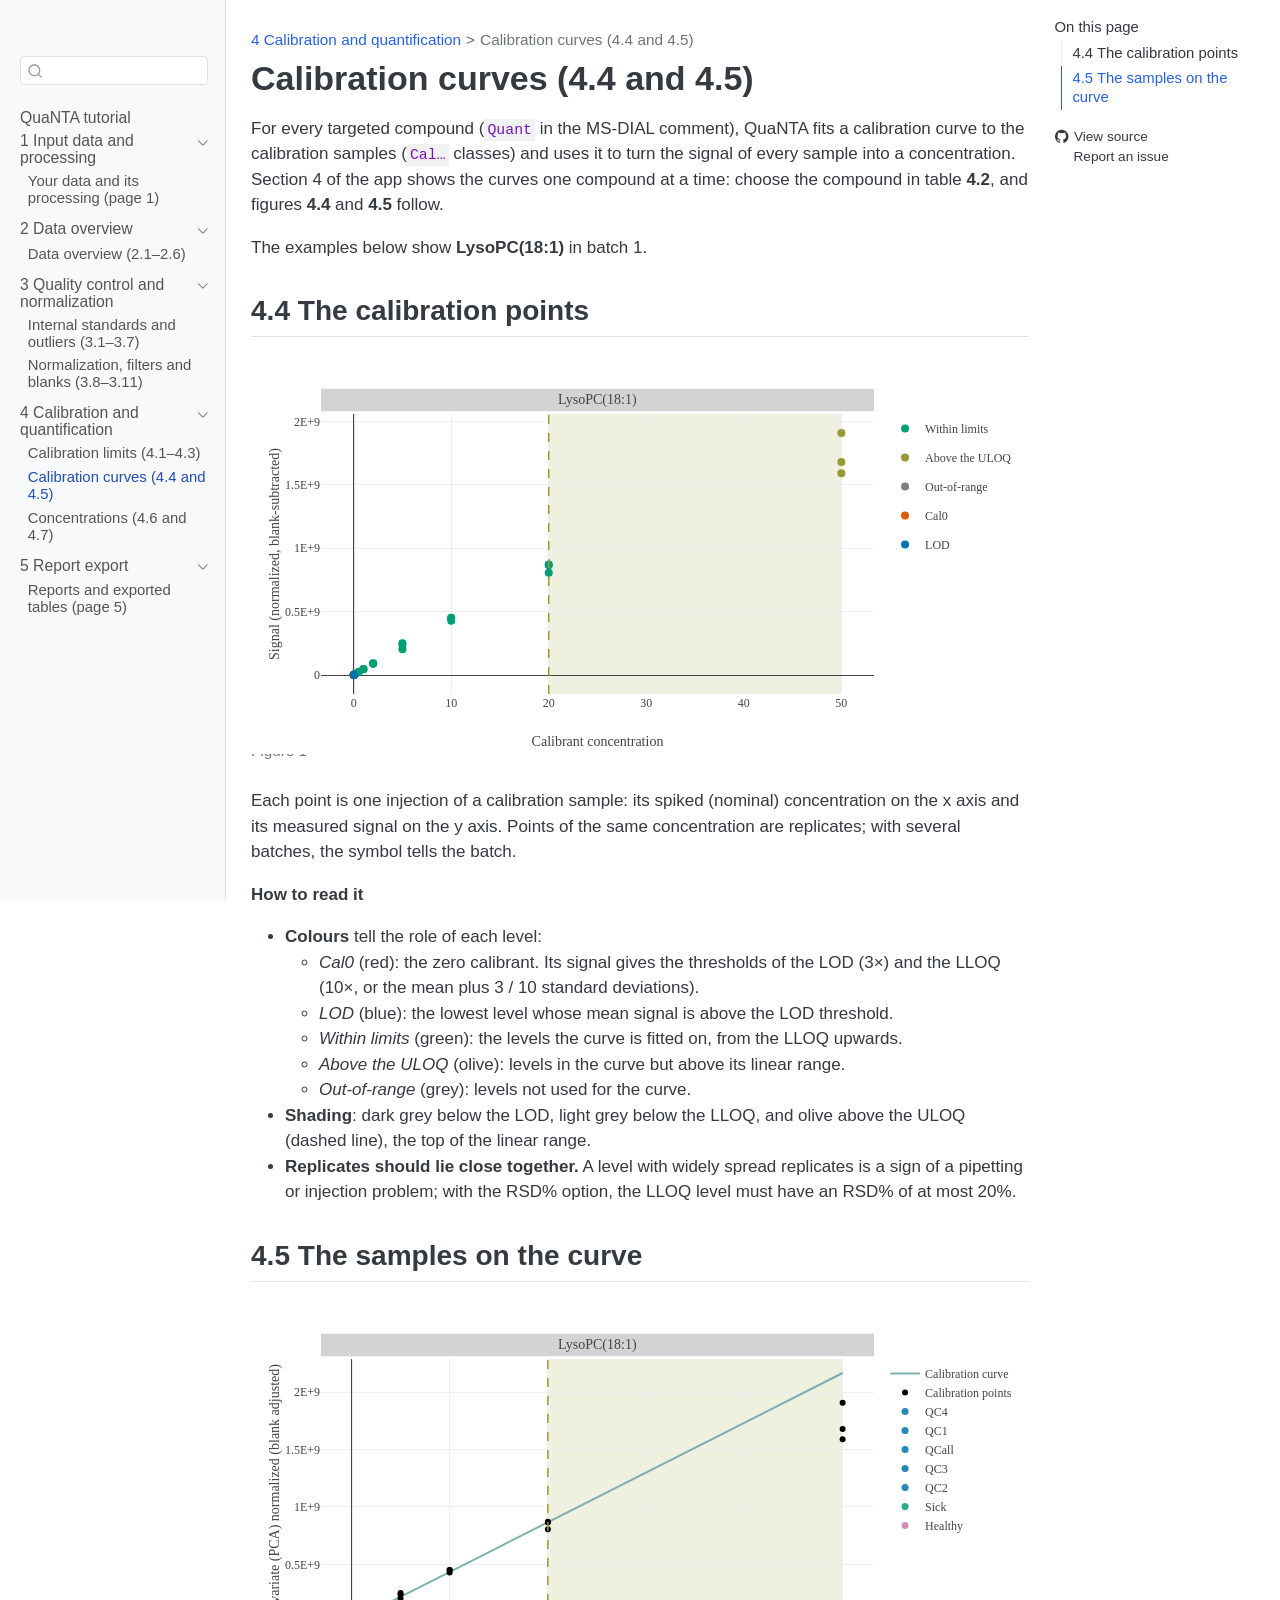
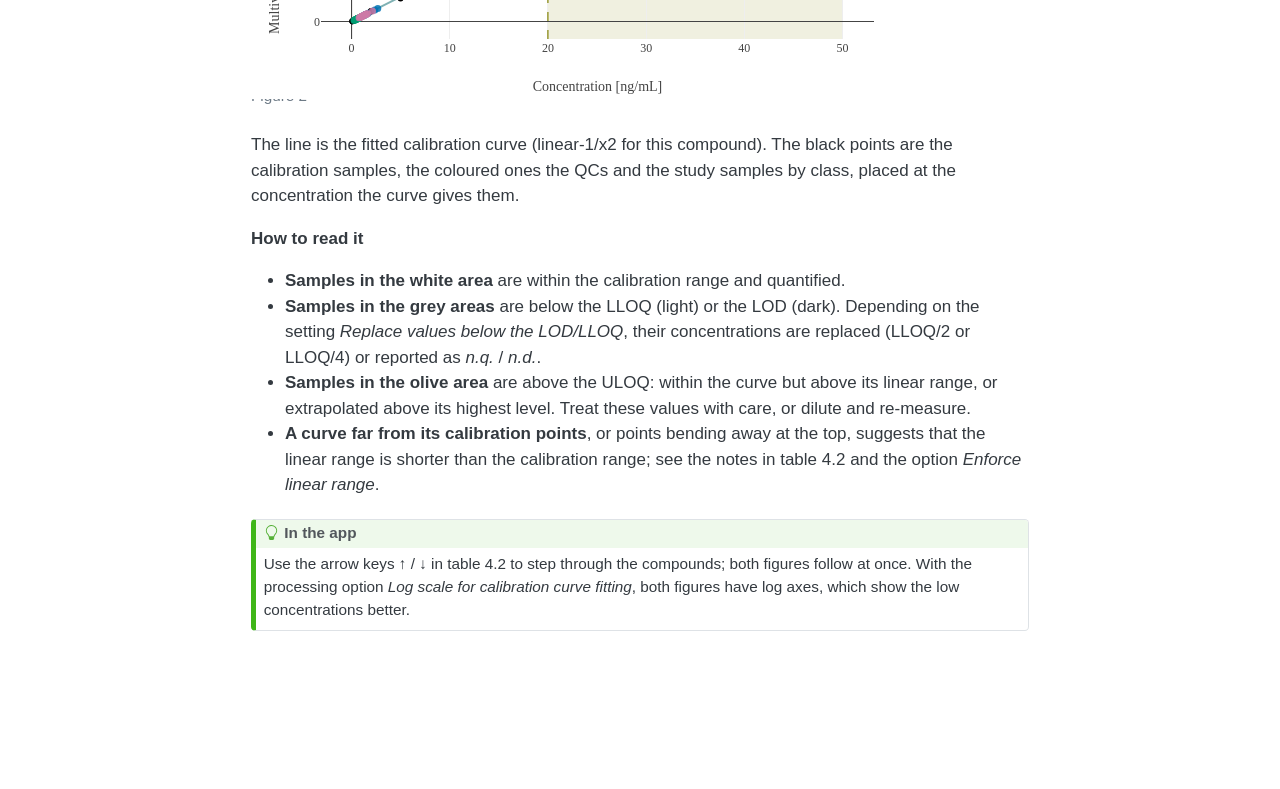
==== commit 38adbc77: "Built site for gh-pages" ====
--- a/calibration-curves.html
+++ b/calibration-curves.html
@@ -40,7 +40,7 @@
 <link href="site_libs/quarto-html/quarto-syntax-highlighting-7b89279ff1a6dce999919e0e67d4d9ec.css" rel="stylesheet" id="quarto-text-highlighting-styles">
 <script src="site_libs/bootstrap/bootstrap.min.js"></script>
 <link href="site_libs/bootstrap/bootstrap-icons.css" rel="stylesheet">
-<link href="site_libs/bootstrap/bootstrap-4019300521e2fafc2e7823f47fa79fcd.min.css" rel="stylesheet" append-hash="true" id="quarto-bootstrap" data-mode="light">
+<link href="site_libs/bootstrap/bootstrap-d00a7c9cc2cf5d29686512c5a0e26890.min.css" rel="stylesheet" append-hash="true" id="quarto-bootstrap" data-mode="light">
 <script id="quarto-search-options" type="application/json">{
   "location": "sidebar",
   "copy-button": false,
@@ -69,23 +69,16 @@
   }
 }</script>
 <script src="site_libs/htmlwidgets-1.6.4/htmlwidgets.js"></script>
-
 <script src="site_libs/plotly-binding-4.11.0/plotly.js"></script>
-
 <script src="site_libs/typedarray-0.1/typedarray.min.js"></script>
-
 <script src="site_libs/jquery-3.5.1/jquery.min.js"></script>
-
 <link href="site_libs/crosstalk-1.2.2/css/crosstalk.min.css" rel="stylesheet">
-
 <script src="site_libs/crosstalk-1.2.2/js/crosstalk.min.js"></script>
-
 <link href="site_libs/plotly-htmlwidgets-css-2.11.1/plotly-htmlwidgets.css" rel="stylesheet">
-
 <script src="site_libs/plotly-main-2.11.1/plotly-latest.min.js"></script>
 
 
-
+<link rel="stylesheet" href="styles.css">
 </head>
 
 <body class="nav-sidebar docked quarto-light">
@@ -97,7 +90,7 @@
       <button type="button" class="quarto-btn-toggle btn" data-bs-toggle="collapse" role="button" data-bs-target=".quarto-sidebar-collapse-item" aria-controls="quarto-sidebar" aria-expanded="false" aria-label="Toggle sidebar navigation" onclick="if (window.quartoToggleHeadroom) { window.quartoToggleHeadroom(); }">
         <i class="bi bi-layout-text-sidebar-reverse"></i>
       </button>
-        <nav class="quarto-page-breadcrumbs" aria-label="breadcrumb"><ol class="breadcrumb"><li class="breadcrumb-item"><a href="./calibration-curves.html">Calibration and quantification</a></li><li class="breadcrumb-item"><a href="./calibration-curves.html">Calibration curves (4.4 and 4.5)</a></li></ol></nav>
+        <nav class="quarto-page-breadcrumbs" aria-label="breadcrumb"><ol class="breadcrumb"><li class="breadcrumb-item"><a href="./calibration-limits.html">4 Calibration and quantification</a></li><li class="breadcrumb-item"><a href="./calibration-curves.html">Calibration curves (4.4 and 4.5)</a></li></ol></nav>
         <a class="flex-grow-1" role="navigation" data-bs-toggle="collapse" data-bs-target=".quarto-sidebar-collapse-item" aria-controls="quarto-sidebar" aria-expanded="false" aria-label="Toggle sidebar navigation" onclick="if (window.quartoToggleHeadroom) { window.quartoToggleHeadroom(); }">      
         </a>
       <button type="button" class="btn quarto-search-button" aria-label="Search" onclick="window.quartoOpenSearch();">
@@ -130,7 +123,7 @@
         <li class="sidebar-item sidebar-item-section">
       <div class="sidebar-item-container"> 
             <a class="sidebar-item-text sidebar-link text-start" data-bs-toggle="collapse" data-bs-target="#quarto-sidebar-section-1" role="navigation" aria-expanded="true">
- <span class="menu-text">Calibration and quantification</span></a>
+ <span class="menu-text">1 Input data and processing</span></a>
           <a class="sidebar-item-toggle text-start" data-bs-toggle="collapse" data-bs-target="#quarto-sidebar-section-1" role="navigation" aria-expanded="true" aria-label="Toggle section">
             <i class="bi bi-chevron-right ms-2"></i>
           </a> 
@@ -138,8 +131,94 @@
       <ul id="quarto-sidebar-section-1" class="collapse list-unstyled sidebar-section depth1 show">  
           <li class="sidebar-item">
   <div class="sidebar-item-container"> 
+  <a href="./data-and-upload.html" class="sidebar-item-text sidebar-link">
+ <span class="menu-text">Your data and its processing (page 1)</span></a>
+  </div>
+</li>
+      </ul>
+  </li>
+        <li class="sidebar-item sidebar-item-section">
+      <div class="sidebar-item-container"> 
+            <a class="sidebar-item-text sidebar-link text-start" data-bs-toggle="collapse" data-bs-target="#quarto-sidebar-section-2" role="navigation" aria-expanded="true">
+ <span class="menu-text">2 Data overview</span></a>
+          <a class="sidebar-item-toggle text-start" data-bs-toggle="collapse" data-bs-target="#quarto-sidebar-section-2" role="navigation" aria-expanded="true" aria-label="Toggle section">
+            <i class="bi bi-chevron-right ms-2"></i>
+          </a> 
+      </div>
+      <ul id="quarto-sidebar-section-2" class="collapse list-unstyled sidebar-section depth1 show">  
+          <li class="sidebar-item">
+  <div class="sidebar-item-container"> 
+  <a href="./data-overview.html" class="sidebar-item-text sidebar-link">
+ <span class="menu-text">Data overview (2.1–2.6)</span></a>
+  </div>
+</li>
+      </ul>
+  </li>
+        <li class="sidebar-item sidebar-item-section">
+      <div class="sidebar-item-container"> 
+            <a class="sidebar-item-text sidebar-link text-start" data-bs-toggle="collapse" data-bs-target="#quarto-sidebar-section-3" role="navigation" aria-expanded="true">
+ <span class="menu-text">3 Quality control and normalization</span></a>
+          <a class="sidebar-item-toggle text-start" data-bs-toggle="collapse" data-bs-target="#quarto-sidebar-section-3" role="navigation" aria-expanded="true" aria-label="Toggle section">
+            <i class="bi bi-chevron-right ms-2"></i>
+          </a> 
+      </div>
+      <ul id="quarto-sidebar-section-3" class="collapse list-unstyled sidebar-section depth1 show">  
+          <li class="sidebar-item">
+  <div class="sidebar-item-container"> 
+  <a href="./internal-standards.html" class="sidebar-item-text sidebar-link">
+ <span class="menu-text">Internal standards and outliers (3.1–3.7)</span></a>
+  </div>
+</li>
+          <li class="sidebar-item">
+  <div class="sidebar-item-container"> 
+  <a href="./normalization-and-blanks.html" class="sidebar-item-text sidebar-link">
+ <span class="menu-text">Normalization, filters and blanks (3.8–3.11)</span></a>
+  </div>
+</li>
+      </ul>
+  </li>
+        <li class="sidebar-item sidebar-item-section">
+      <div class="sidebar-item-container"> 
+            <a class="sidebar-item-text sidebar-link text-start" data-bs-toggle="collapse" data-bs-target="#quarto-sidebar-section-4" role="navigation" aria-expanded="true">
+ <span class="menu-text">4 Calibration and quantification</span></a>
+          <a class="sidebar-item-toggle text-start" data-bs-toggle="collapse" data-bs-target="#quarto-sidebar-section-4" role="navigation" aria-expanded="true" aria-label="Toggle section">
+            <i class="bi bi-chevron-right ms-2"></i>
+          </a> 
+      </div>
+      <ul id="quarto-sidebar-section-4" class="collapse list-unstyled sidebar-section depth1 show">  
+          <li class="sidebar-item">
+  <div class="sidebar-item-container"> 
+  <a href="./calibration-limits.html" class="sidebar-item-text sidebar-link">
+ <span class="menu-text">Calibration limits (4.1–4.3)</span></a>
+  </div>
+</li>
+          <li class="sidebar-item">
+  <div class="sidebar-item-container"> 
   <a href="./calibration-curves.html" class="sidebar-item-text sidebar-link active">
  <span class="menu-text">Calibration curves (4.4 and 4.5)</span></a>
+  </div>
+</li>
+          <li class="sidebar-item">
+  <div class="sidebar-item-container"> 
+  <a href="./concentrations.html" class="sidebar-item-text sidebar-link">
+ <span class="menu-text">Concentrations (4.6 and 4.7)</span></a>
+  </div>
+</li>
+      </ul>
+  </li>
+        <li class="sidebar-item sidebar-item-section">
+      <div class="sidebar-item-container"> 
+            <a class="sidebar-item-text sidebar-link text-start" data-bs-toggle="collapse" data-bs-target="#quarto-sidebar-section-5" role="navigation" aria-expanded="true">
+ <span class="menu-text">5 Report export</span></a>
+          <a class="sidebar-item-toggle text-start" data-bs-toggle="collapse" data-bs-target="#quarto-sidebar-section-5" role="navigation" aria-expanded="true" aria-label="Toggle section">
+            <i class="bi bi-chevron-right ms-2"></i>
+          </a> 
+      </div>
+      <ul id="quarto-sidebar-section-5" class="collapse list-unstyled sidebar-section depth1 show">  
+          <li class="sidebar-item">
+  <div class="sidebar-item-container"> 
+  <a href="./reports-and-exports.html" class="sidebar-item-text sidebar-link">
+ <span class="menu-text">Reports and exported tables (page 5)</span></a>
   </div>
 </li>
       </ul>
@@ -162,7 +241,7 @@
 <!-- main -->
 <main class="content" id="quarto-document-content">
 
-<header id="title-block-header" class="quarto-title-block default"><nav class="quarto-page-breadcrumbs quarto-title-breadcrumbs d-none d-lg-block" aria-label="breadcrumb"><ol class="breadcrumb"><li class="breadcrumb-item"><a href="./calibration-curves.html">Calibration and quantification</a></li><li class="breadcrumb-item"><a href="./calibration-curves.html">Calibration curves (4.4 and 4.5)</a></li></ol></nav>
+<header id="title-block-header" class="quarto-title-block default"><nav class="quarto-page-breadcrumbs quarto-title-breadcrumbs d-none d-lg-block" aria-label="breadcrumb"><ol class="breadcrumb"><li class="breadcrumb-item"><a href="./calibration-limits.html">4 Calibration and quantification</a></li><li class="breadcrumb-item"><a href="./calibration-curves.html">Calibration curves (4.4 and 4.5)</a></li></ol></nav>
 <div class="quarto-title">
 <h1 class="title">Calibration curves (4.4 and 4.5)</h1>
 </div>
@@ -327,7 +406,7 @@
     }
       var localhostRegex = new RegExp(/^(?:http|https):\/\/localhost\:?[0-9]*\//);
       var mailtoRegex = new RegExp(/^mailto:/);
-        var filterRegex = new RegExp('/' + window.location.host + '/');
+        var filterRegex = new RegExp("https:\/\/Exposomics-SciLifeLab\.github\.io\/QuaNTA\/");
       var isInternal = (href) => {
           return filterRegex.test(href) || localhostRegex.test(href) || mailtoRegex.test(href);
       }
--- a/styles.css
+++ b/styles.css
@@ -0,0 +1,5 @@
+/* The figures of QuaNTA set their own height (e.g. 480 px): the box of the figure takes it, so
+   that the figure gets no scroll bars (Quarto's default box height is smaller) */
+.cell-output-display > .plotly.html-widget {
+  height: auto !important;
+}
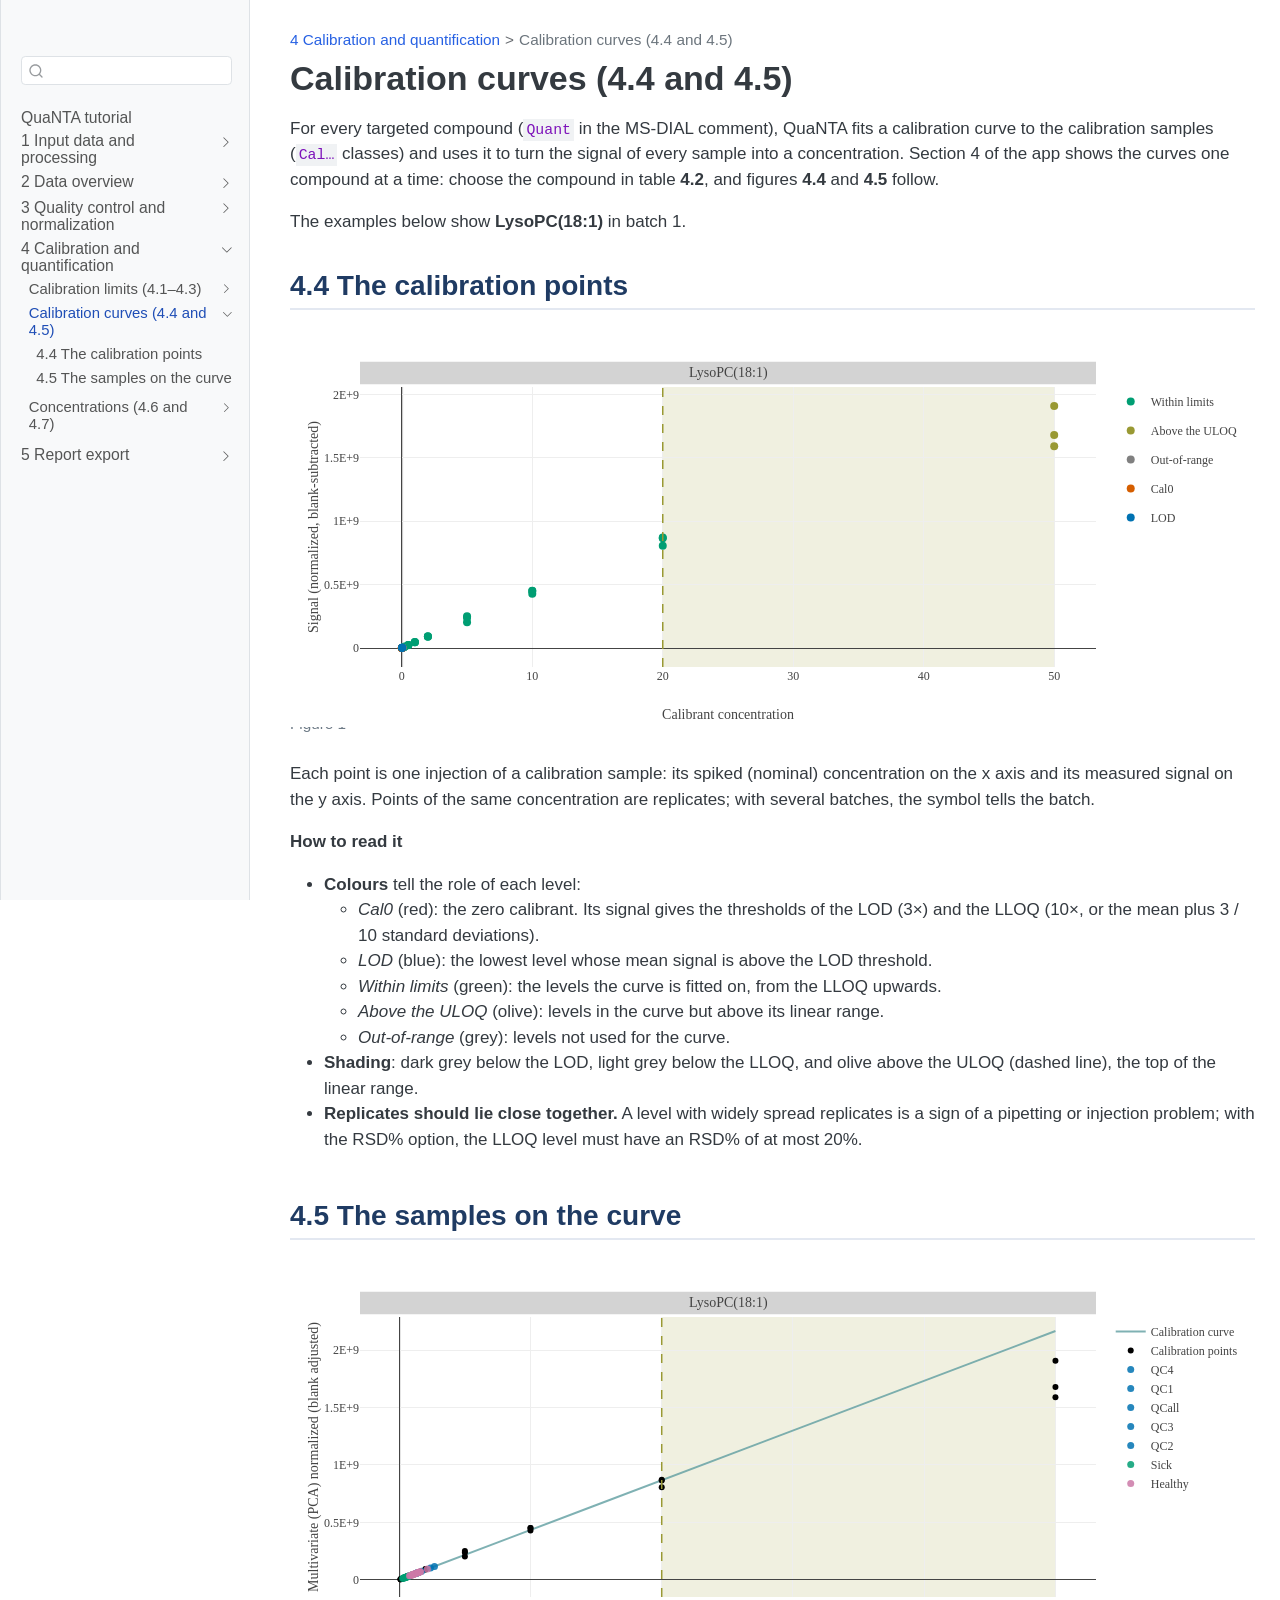
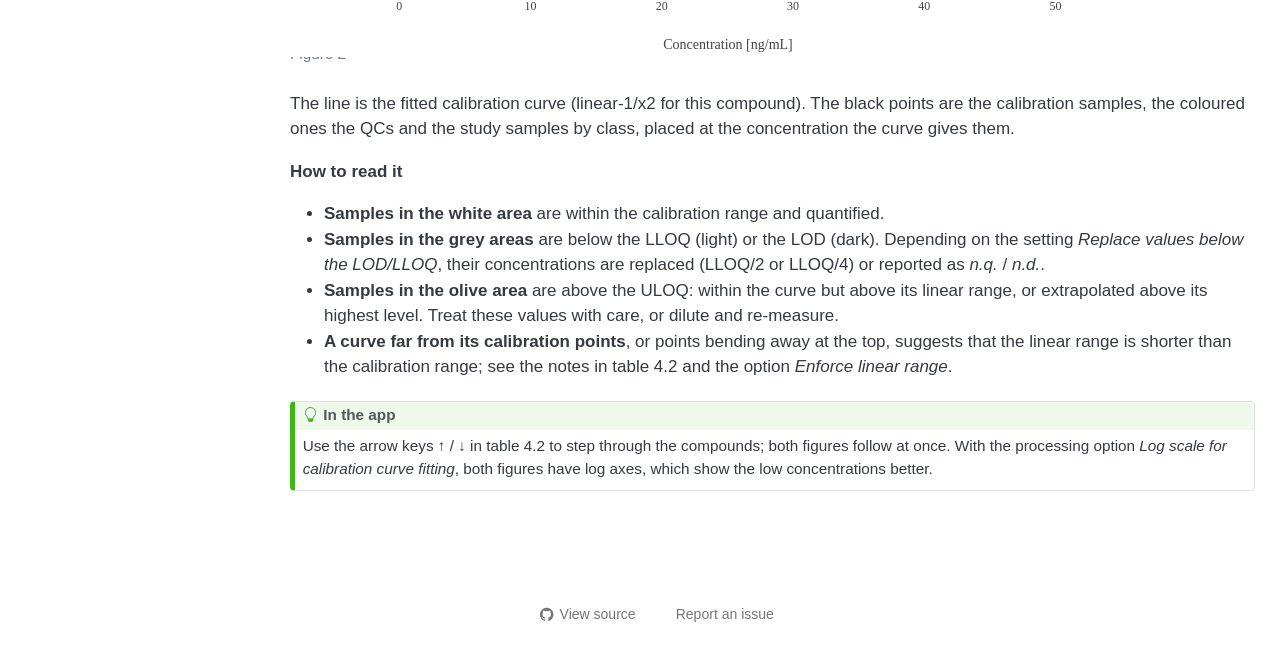
==== commit 9a357b03: "Built site for gh-pages" ====
--- a/calibration-curves.html
+++ b/calibration-curves.html
@@ -7,7 +7,7 @@
 <meta name="viewport" content="width=device-width, initial-scale=1.0, user-scalable=yes">
 
 
-<title>Calibration curves (4.4 and 4.5) – QuaNTA tutorial</title>
+<title>Calibration curves (4.4 and 4.5) – Introduction</title>
 <style>
 code{white-space: pre-wrap;}
 span.smallcaps{font-variant: small-caps;}
@@ -40,7 +40,7 @@
 <link href="site_libs/quarto-html/quarto-syntax-highlighting-7b89279ff1a6dce999919e0e67d4d9ec.css" rel="stylesheet" id="quarto-text-highlighting-styles">
 <script src="site_libs/bootstrap/bootstrap.min.js"></script>
 <link href="site_libs/bootstrap/bootstrap-icons.css" rel="stylesheet">
-<link href="site_libs/bootstrap/bootstrap-d00a7c9cc2cf5d29686512c5a0e26890.min.css" rel="stylesheet" append-hash="true" id="quarto-bootstrap" data-mode="light">
+<link href="site_libs/bootstrap/bootstrap-d7064cd301301ce313693ac0caf77a9e.min.css" rel="stylesheet" append-hash="true" id="quarto-bootstrap" data-mode="light">
 <script id="quarto-search-options" type="application/json">{
   "location": "sidebar",
   "copy-button": false,
@@ -81,7 +81,7 @@
 <link rel="stylesheet" href="styles.css">
 </head>
 
-<body class="nav-sidebar docked quarto-light">
+<body class="nav-sidebar docked fullcontent quarto-light">
 
 <div id="quarto-search-results"></div>
   <header id="quarto-header" class="headroom fixed-top">
@@ -122,105 +122,338 @@
 </li>
         <li class="sidebar-item sidebar-item-section">
       <div class="sidebar-item-container"> 
-            <a class="sidebar-item-text sidebar-link text-start" data-bs-toggle="collapse" data-bs-target="#quarto-sidebar-section-1" role="navigation" aria-expanded="true">
+            <a href="./data-and-upload.html" class="sidebar-item-text sidebar-link">
  <span class="menu-text">1 Input data and processing</span></a>
-          <a class="sidebar-item-toggle text-start" data-bs-toggle="collapse" data-bs-target="#quarto-sidebar-section-1" role="navigation" aria-expanded="true" aria-label="Toggle section">
-            <i class="bi bi-chevron-right ms-2"></i>
-          </a> 
-      </div>
-      <ul id="quarto-sidebar-section-1" class="collapse list-unstyled sidebar-section depth1 show">  
-          <li class="sidebar-item">
-  <div class="sidebar-item-container"> 
-  <a href="./data-and-upload.html" class="sidebar-item-text sidebar-link">
- <span class="menu-text">Your data and its processing (page 1)</span></a>
+          <a class="sidebar-item-toggle text-start collapsed" data-bs-toggle="collapse" data-bs-target="#quarto-sidebar-section-1" role="navigation" aria-expanded="false" aria-label="Toggle section">
+            <i class="bi bi-chevron-right ms-2"></i>
+          </a> 
+      </div>
+      <ul id="quarto-sidebar-section-1" class="collapse list-unstyled sidebar-section depth1 ">  
+          <li class="sidebar-item sidebar-item-section">
+      <div class="sidebar-item-container"> 
+            <a href="./data-and-upload.html#file-structure" class="sidebar-item-text sidebar-link">
+ <span class="menu-text">File structure</span></a>
+          <a class="sidebar-item-toggle text-start collapsed" data-bs-toggle="collapse" data-bs-target="#quarto-sidebar-section-2" role="navigation" aria-expanded="false" aria-label="Toggle section">
+            <i class="bi bi-chevron-right ms-2"></i>
+          </a> 
+      </div>
+      <ul id="quarto-sidebar-section-2" class="collapse list-unstyled sidebar-section depth2 ">  
+          <li class="sidebar-item">
+  <div class="sidebar-item-container"> 
+  <a href="./data-and-upload.html#the-four-sample-rows" class="sidebar-item-text sidebar-link">
+ <span class="menu-text">The four sample rows</span></a>
+  </div>
+</li>
+          <li class="sidebar-item">
+  <div class="sidebar-item-container"> 
+  <a href="./data-and-upload.html#the-feature-columns" class="sidebar-item-text sidebar-link">
+ <span class="menu-text">The feature columns</span></a>
+  </div>
+</li>
+          <li class="sidebar-item">
+  <div class="sidebar-item-container"> 
+  <a href="./data-and-upload.html#naming-conventions" class="sidebar-item-text sidebar-link">
+ <span class="menu-text">Naming conventions</span></a>
+  </div>
+</li>
+          <li class="sidebar-item">
+  <div class="sidebar-item-container"> 
+  <a href="./data-and-upload.html#example-dataset" class="sidebar-item-text sidebar-link">
+ <span class="menu-text">Example dataset</span></a>
+  </div>
+</li>
+      </ul>
+  </li>
+          <li class="sidebar-item">
+  <div class="sidebar-item-container"> 
+  <a href="./data-and-upload.html#uploading-and-reading" class="sidebar-item-text sidebar-link">
+ <span class="menu-text">Uploading and reading</span></a>
+  </div>
+</li>
+          <li class="sidebar-item">
+  <div class="sidebar-item-container"> 
+  <a href="./data-and-upload.html#processing-settings" class="sidebar-item-text sidebar-link">
+ <span class="menu-text">Processing settings</span></a>
   </div>
 </li>
       </ul>
   </li>
         <li class="sidebar-item sidebar-item-section">
       <div class="sidebar-item-container"> 
-            <a class="sidebar-item-text sidebar-link text-start" data-bs-toggle="collapse" data-bs-target="#quarto-sidebar-section-2" role="navigation" aria-expanded="true">
+            <a href="./data-overview.html" class="sidebar-item-text sidebar-link">
  <span class="menu-text">2 Data overview</span></a>
-          <a class="sidebar-item-toggle text-start" data-bs-toggle="collapse" data-bs-target="#quarto-sidebar-section-2" role="navigation" aria-expanded="true" aria-label="Toggle section">
-            <i class="bi bi-chevron-right ms-2"></i>
-          </a> 
-      </div>
-      <ul id="quarto-sidebar-section-2" class="collapse list-unstyled sidebar-section depth1 show">  
-          <li class="sidebar-item">
-  <div class="sidebar-item-container"> 
-  <a href="./data-overview.html" class="sidebar-item-text sidebar-link">
- <span class="menu-text">Data overview (2.1–2.6)</span></a>
+          <a class="sidebar-item-toggle text-start collapsed" data-bs-toggle="collapse" data-bs-target="#quarto-sidebar-section-3" role="navigation" aria-expanded="false" aria-label="Toggle section">
+            <i class="bi bi-chevron-right ms-2"></i>
+          </a> 
+      </div>
+      <ul id="quarto-sidebar-section-3" class="collapse list-unstyled sidebar-section depth1 ">  
+          <li class="sidebar-item">
+  <div class="sidebar-item-container"> 
+  <a href="./data-overview.html#samples-by-category" class="sidebar-item-text sidebar-link">
+ <span class="menu-text">2.1 Samples by category</span></a>
+  </div>
+</li>
+          <li class="sidebar-item">
+  <div class="sidebar-item-container"> 
+  <a href="./data-overview.html#calibration-levels" class="sidebar-item-text sidebar-link">
+ <span class="menu-text">2.2 Calibration levels</span></a>
+  </div>
+</li>
+          <li class="sidebar-item">
+  <div class="sidebar-item-container"> 
+  <a href="./data-overview.html#classes-of-analytes" class="sidebar-item-text sidebar-link">
+ <span class="menu-text">2.3 Classes of analytes</span></a>
+  </div>
+</li>
+          <li class="sidebar-item">
+  <div class="sidebar-item-container"> 
+  <a href="./data-overview.html#features-by-mz-and-retention-time" class="sidebar-item-text sidebar-link">
+ <span class="menu-text">2.4 Features by m/z and RT</span></a>
+  </div>
+</li>
+          <li class="sidebar-item">
+  <div class="sidebar-item-container"> 
+  <a href="./data-overview.html#distribution-of-mz" class="sidebar-item-text sidebar-link">
+ <span class="menu-text">2.5 Distribution of m/z</span></a>
+  </div>
+</li>
+          <li class="sidebar-item">
+  <div class="sidebar-item-container"> 
+  <a href="./data-overview.html#distribution-of-intensities" class="sidebar-item-text sidebar-link">
+ <span class="menu-text">2.6 Distribution of intensities</span></a>
   </div>
 </li>
       </ul>
   </li>
         <li class="sidebar-item sidebar-item-section">
       <div class="sidebar-item-container"> 
-            <a class="sidebar-item-text sidebar-link text-start" data-bs-toggle="collapse" data-bs-target="#quarto-sidebar-section-3" role="navigation" aria-expanded="true">
+            <a class="sidebar-item-text sidebar-link text-start collapsed" data-bs-toggle="collapse" data-bs-target="#quarto-sidebar-section-4" role="navigation" aria-expanded="false">
  <span class="menu-text">3 Quality control and normalization</span></a>
-          <a class="sidebar-item-toggle text-start" data-bs-toggle="collapse" data-bs-target="#quarto-sidebar-section-3" role="navigation" aria-expanded="true" aria-label="Toggle section">
-            <i class="bi bi-chevron-right ms-2"></i>
-          </a> 
-      </div>
-      <ul id="quarto-sidebar-section-3" class="collapse list-unstyled sidebar-section depth1 show">  
-          <li class="sidebar-item">
-  <div class="sidebar-item-container"> 
-  <a href="./internal-standards.html" class="sidebar-item-text sidebar-link">
+          <a class="sidebar-item-toggle text-start collapsed" data-bs-toggle="collapse" data-bs-target="#quarto-sidebar-section-4" role="navigation" aria-expanded="false" aria-label="Toggle section">
+            <i class="bi bi-chevron-right ms-2"></i>
+          </a> 
+      </div>
+      <ul id="quarto-sidebar-section-4" class="collapse list-unstyled sidebar-section depth1 ">  
+          <li class="sidebar-item sidebar-item-section">
+      <div class="sidebar-item-container"> 
+            <a href="./internal-standards.html" class="sidebar-item-text sidebar-link">
  <span class="menu-text">Internal standards and outliers (3.1–3.7)</span></a>
-  </div>
-</li>
-          <li class="sidebar-item">
-  <div class="sidebar-item-container"> 
-  <a href="./normalization-and-blanks.html" class="sidebar-item-text sidebar-link">
+          <a class="sidebar-item-toggle text-start collapsed" data-bs-toggle="collapse" data-bs-target="#quarto-sidebar-section-5" role="navigation" aria-expanded="false" aria-label="Toggle section">
+            <i class="bi bi-chevron-right ms-2"></i>
+          </a> 
+      </div>
+      <ul id="quarto-sidebar-section-5" class="collapse list-unstyled sidebar-section depth2 ">  
+          <li class="sidebar-item">
+  <div class="sidebar-item-container"> 
+  <a href="./internal-standards.html#internal-standards" class="sidebar-item-text sidebar-link">
+ <span class="menu-text">3.1 Internal standards</span></a>
+  </div>
+</li>
+          <li class="sidebar-item">
+  <div class="sidebar-item-container"> 
+  <a href="./internal-standards.html#failed-internal-standards" class="sidebar-item-text sidebar-link">
+ <span class="menu-text">3.2 Failed internal standards</span></a>
+  </div>
+</li>
+          <li class="sidebar-item">
+  <div class="sidebar-item-container"> 
+  <a href="./internal-standards.html#outlier-samples" class="sidebar-item-text sidebar-link">
+ <span class="menu-text">3.3 Outlier samples</span></a>
+  </div>
+</li>
+          <li class="sidebar-item">
+  <div class="sidebar-item-container"> 
+  <a href="./internal-standards.html#raw-rsd-of-the-selected-is" class="sidebar-item-text sidebar-link">
+ <span class="menu-text">3.4 Raw RSD% of the selected IS</span></a>
+  </div>
+</li>
+          <li class="sidebar-item">
+  <div class="sidebar-item-container"> 
+  <a href="./internal-standards.html#distribution-of-the-selected-is" class="sidebar-item-text sidebar-link">
+ <span class="menu-text">3.5 Distribution of the selected IS</span></a>
+  </div>
+</li>
+          <li class="sidebar-item">
+  <div class="sidebar-item-container"> 
+  <a href="./internal-standards.html#volumetric-internal-standard" class="sidebar-item-text sidebar-link">
+ <span class="menu-text">3.6 Volumetric internal standard</span></a>
+  </div>
+</li>
+          <li class="sidebar-item">
+  <div class="sidebar-item-container"> 
+  <a href="./internal-standards.html#internal-standards-over-the-sequence" class="sidebar-item-text sidebar-link">
+ <span class="menu-text">3.7 IS over the sequence</span></a>
+  </div>
+</li>
+      </ul>
+  </li>
+          <li class="sidebar-item sidebar-item-section">
+      <div class="sidebar-item-container"> 
+            <a href="./normalization-and-blanks.html" class="sidebar-item-text sidebar-link">
  <span class="menu-text">Normalization, filters and blanks (3.8–3.11)</span></a>
-  </div>
-</li>
+          <a class="sidebar-item-toggle text-start collapsed" data-bs-toggle="collapse" data-bs-target="#quarto-sidebar-section-6" role="navigation" aria-expanded="false" aria-label="Toggle section">
+            <i class="bi bi-chevron-right ms-2"></i>
+          </a> 
+      </div>
+      <ul id="quarto-sidebar-section-6" class="collapse list-unstyled sidebar-section depth2 ">  
+          <li class="sidebar-item">
+  <div class="sidebar-item-container"> 
+  <a href="./normalization-and-blanks.html#comparison-of-normalization-methods" class="sidebar-item-text sidebar-link">
+ <span class="menu-text">3.8 Normalization methods</span></a>
+  </div>
+</li>
+          <li class="sidebar-item">
+  <div class="sidebar-item-container"> 
+  <a href="./normalization-and-blanks.html#rsd-values" class="sidebar-item-text sidebar-link">
+ <span class="menu-text">3.9 RSD% values</span></a>
+  </div>
+</li>
+          <li class="sidebar-item">
+  <div class="sidebar-item-container"> 
+  <a href="./normalization-and-blanks.html#removed-features" class="sidebar-item-text sidebar-link">
+ <span class="menu-text">3.10 Removed features</span></a>
+  </div>
+</li>
+          <li class="sidebar-item">
+  <div class="sidebar-item-container"> 
+  <a href="./normalization-and-blanks.html#blanks-compared-to-samples" class="sidebar-item-text sidebar-link">
+ <span class="menu-text">3.11 Blanks compared to samples</span></a>
+  </div>
+</li>
+      </ul>
+  </li>
       </ul>
   </li>
         <li class="sidebar-item sidebar-item-section">
       <div class="sidebar-item-container"> 
-            <a class="sidebar-item-text sidebar-link text-start" data-bs-toggle="collapse" data-bs-target="#quarto-sidebar-section-4" role="navigation" aria-expanded="true">
+            <a class="sidebar-item-text sidebar-link text-start" data-bs-toggle="collapse" data-bs-target="#quarto-sidebar-section-7" role="navigation" aria-expanded="true">
  <span class="menu-text">4 Calibration and quantification</span></a>
-          <a class="sidebar-item-toggle text-start" data-bs-toggle="collapse" data-bs-target="#quarto-sidebar-section-4" role="navigation" aria-expanded="true" aria-label="Toggle section">
-            <i class="bi bi-chevron-right ms-2"></i>
-          </a> 
-      </div>
-      <ul id="quarto-sidebar-section-4" class="collapse list-unstyled sidebar-section depth1 show">  
-          <li class="sidebar-item">
-  <div class="sidebar-item-container"> 
-  <a href="./calibration-limits.html" class="sidebar-item-text sidebar-link">
+          <a class="sidebar-item-toggle text-start" data-bs-toggle="collapse" data-bs-target="#quarto-sidebar-section-7" role="navigation" aria-expanded="true" aria-label="Toggle section">
+            <i class="bi bi-chevron-right ms-2"></i>
+          </a> 
+      </div>
+      <ul id="quarto-sidebar-section-7" class="collapse list-unstyled sidebar-section depth1 show">  
+          <li class="sidebar-item sidebar-item-section">
+      <div class="sidebar-item-container"> 
+            <a href="./calibration-limits.html" class="sidebar-item-text sidebar-link">
  <span class="menu-text">Calibration limits (4.1–4.3)</span></a>
-  </div>
-</li>
-          <li class="sidebar-item">
-  <div class="sidebar-item-container"> 
-  <a href="./calibration-curves.html" class="sidebar-item-text sidebar-link active">
+          <a class="sidebar-item-toggle text-start collapsed" data-bs-toggle="collapse" data-bs-target="#quarto-sidebar-section-8" role="navigation" aria-expanded="false" aria-label="Toggle section">
+            <i class="bi bi-chevron-right ms-2"></i>
+          </a> 
+      </div>
+      <ul id="quarto-sidebar-section-8" class="collapse list-unstyled sidebar-section depth2 ">  
+          <li class="sidebar-item">
+  <div class="sidebar-item-container"> 
+  <a href="./calibration-limits.html#calibration-curve-samples" class="sidebar-item-text sidebar-link">
+ <span class="menu-text">4.1 Calibration curve samples</span></a>
+  </div>
+</li>
+          <li class="sidebar-item">
+  <div class="sidebar-item-container"> 
+  <a href="./calibration-limits.html#calibration-curve-limits" class="sidebar-item-text sidebar-link">
+ <span class="menu-text">4.2 Calibration curve limits</span></a>
+  </div>
+</li>
+          <li class="sidebar-item">
+  <div class="sidebar-item-container"> 
+  <a href="./calibration-limits.html#chemicals-with-concentrations" class="sidebar-item-text sidebar-link">
+ <span class="menu-text">4.3 Chemicals with concentrations</span></a>
+  </div>
+</li>
+      </ul>
+  </li>
+          <li class="sidebar-item sidebar-item-section">
+      <div class="sidebar-item-container"> 
+            <a href="./calibration-curves.html" class="sidebar-item-text sidebar-link active">
  <span class="menu-text">Calibration curves (4.4 and 4.5)</span></a>
-  </div>
-</li>
-          <li class="sidebar-item">
-  <div class="sidebar-item-container"> 
-  <a href="./concentrations.html" class="sidebar-item-text sidebar-link">
+          <a class="sidebar-item-toggle text-start" data-bs-toggle="collapse" data-bs-target="#quarto-sidebar-section-9" role="navigation" aria-expanded="true" aria-label="Toggle section">
+            <i class="bi bi-chevron-right ms-2"></i>
+          </a> 
+      </div>
+      <ul id="quarto-sidebar-section-9" class="collapse list-unstyled sidebar-section depth2 show">  
+          <li class="sidebar-item">
+  <div class="sidebar-item-container"> 
+  <a href="./calibration-curves.html#the-calibration-points" class="sidebar-item-text sidebar-link">
+ <span class="menu-text">4.4 The calibration points</span></a>
+  </div>
+</li>
+          <li class="sidebar-item">
+  <div class="sidebar-item-container"> 
+  <a href="./calibration-curves.html#the-samples-on-the-curve" class="sidebar-item-text sidebar-link">
+ <span class="menu-text">4.5 The samples on the curve</span></a>
+  </div>
+</li>
+      </ul>
+  </li>
+          <li class="sidebar-item sidebar-item-section">
+      <div class="sidebar-item-container"> 
+            <a href="./concentrations.html" class="sidebar-item-text sidebar-link">
  <span class="menu-text">Concentrations (4.6 and 4.7)</span></a>
-  </div>
-</li>
+          <a class="sidebar-item-toggle text-start collapsed" data-bs-toggle="collapse" data-bs-target="#quarto-sidebar-section-10" role="navigation" aria-expanded="false" aria-label="Toggle section">
+            <i class="bi bi-chevron-right ms-2"></i>
+          </a> 
+      </div>
+      <ul id="quarto-sidebar-section-10" class="collapse list-unstyled sidebar-section depth2 ">  
+          <li class="sidebar-item">
+  <div class="sidebar-item-container"> 
+  <a href="./concentrations.html#concentration-per-class" class="sidebar-item-text sidebar-link">
+ <span class="menu-text">4.6 Concentration per class</span></a>
+  </div>
+</li>
+          <li class="sidebar-item">
+  <div class="sidebar-item-container"> 
+  <a href="./concentrations.html#qc-samples-in-acquisition-order" class="sidebar-item-text sidebar-link">
+ <span class="menu-text">4.7 QC samples in acquisition order</span></a>
+  </div>
+</li>
+      </ul>
+  </li>
       </ul>
   </li>
         <li class="sidebar-item sidebar-item-section">
       <div class="sidebar-item-container"> 
-            <a class="sidebar-item-text sidebar-link text-start" data-bs-toggle="collapse" data-bs-target="#quarto-sidebar-section-5" role="navigation" aria-expanded="true">
+            <a class="sidebar-item-text sidebar-link text-start collapsed" data-bs-toggle="collapse" data-bs-target="#quarto-sidebar-section-11" role="navigation" aria-expanded="false">
  <span class="menu-text">5 Report export</span></a>
-          <a class="sidebar-item-toggle text-start" data-bs-toggle="collapse" data-bs-target="#quarto-sidebar-section-5" role="navigation" aria-expanded="true" aria-label="Toggle section">
-            <i class="bi bi-chevron-right ms-2"></i>
-          </a> 
-      </div>
-      <ul id="quarto-sidebar-section-5" class="collapse list-unstyled sidebar-section depth1 show">  
-          <li class="sidebar-item">
-  <div class="sidebar-item-container"> 
-  <a href="./reports-and-exports.html" class="sidebar-item-text sidebar-link">
- <span class="menu-text">Reports and exported tables (page 5)</span></a>
-  </div>
-</li>
+          <a class="sidebar-item-toggle text-start collapsed" data-bs-toggle="collapse" data-bs-target="#quarto-sidebar-section-11" role="navigation" aria-expanded="false" aria-label="Toggle section">
+            <i class="bi bi-chevron-right ms-2"></i>
+          </a> 
+      </div>
+      <ul id="quarto-sidebar-section-11" class="collapse list-unstyled sidebar-section depth1 ">  
+          <li class="sidebar-item sidebar-item-section">
+      <div class="sidebar-item-container"> 
+            <a href="./reports-and-exports.html" class="sidebar-item-text sidebar-link">
+ <span class="menu-text">Reports and exported tables</span></a>
+          <a class="sidebar-item-toggle text-start collapsed" data-bs-toggle="collapse" data-bs-target="#quarto-sidebar-section-12" role="navigation" aria-expanded="false" aria-label="Toggle section">
+            <i class="bi bi-chevron-right ms-2"></i>
+          </a> 
+      </div>
+      <ul id="quarto-sidebar-section-12" class="collapse list-unstyled sidebar-section depth2 ">  
+          <li class="sidebar-item">
+  <div class="sidebar-item-container"> 
+  <a href="./reports-and-exports.html#final-normalization-method" class="sidebar-item-text sidebar-link">
+ <span class="menu-text">Final normalization method</span></a>
+  </div>
+</li>
+          <li class="sidebar-item">
+  <div class="sidebar-item-container"> 
+  <a href="./reports-and-exports.html#reports" class="sidebar-item-text sidebar-link">
+ <span class="menu-text">Reports</span></a>
+  </div>
+</li>
+          <li class="sidebar-item">
+  <div class="sidebar-item-container"> 
+  <a href="./reports-and-exports.html#exported-tables" class="sidebar-item-text sidebar-link">
+ <span class="menu-text">Exported tables</span></a>
+  </div>
+</li>
+          <li class="sidebar-item">
+  <div class="sidebar-item-container"> 
+  <a href="./reports-and-exports.html#processing-history" class="sidebar-item-text sidebar-link">
+ <span class="menu-text">Processing history</span></a>
+  </div>
+</li>
+      </ul>
+  </li>
       </ul>
   </li>
     </ul>
@@ -228,16 +461,7 @@
 </nav>
 <div id="quarto-sidebar-glass" class="quarto-sidebar-collapse-item" data-bs-toggle="collapse" data-bs-target=".quarto-sidebar-collapse-item"></div>
 <!-- margin-sidebar -->
-    <div id="quarto-margin-sidebar" class="sidebar margin-sidebar">
-        <nav id="TOC" role="doc-toc" class="toc-active">
-    <h2 id="toc-title">On this page</h2>
-   
-  <ul>
-  <li><a href="#the-calibration-points" id="toc-the-calibration-points" class="nav-link active" data-scroll-target="#the-calibration-points">4.4 The calibration points</a></li>
-  <li><a href="#the-samples-on-the-curve" id="toc-the-samples-on-the-curve" class="nav-link" data-scroll-target="#the-samples-on-the-curve">4.5 The samples on the curve</a></li>
-  </ul>
-<div class="toc-actions"><ul><li><a href="https://github.com/Exposomics-SciLifeLab/QuaNTA/blob/main/tutorial/calibration-curves.qmd" class="toc-action"><i class="bi bi-github"></i>View source</a></li><li><a href="https://github.com/Exposomics-SciLifeLab/QuaNTA/issues/new" class="toc-action"><i class="bi empty"></i>Report an issue</a></li></ul></div></nav>
-    </div>
+    
 <!-- main -->
 <main class="content" id="quarto-document-content">
 
@@ -738,4 +962,4 @@
 
 
 
-<footer class="footer"><div class="nav-footer"><div class="nav-footer-center"><div class="toc-actions d-sm-block d-md-none"><ul><li><a href="https://github.com/Exposomics-SciLifeLab/QuaNTA/blob/main/tutorial/calibration-curves.qmd" class="toc-action"><i class="bi bi-github"></i>View source</a></li><li><a href="https://github.com/Exposomics-SciLifeLab/QuaNTA/issues/new" class="toc-action"><i class="bi empty"></i>Report an issue</a></li></ul></div></div></div></footer></body></html>+<footer class="footer"><div class="nav-footer"><div class="nav-footer-center"><div class="toc-actions"><ul><li><a href="https://github.com/Exposomics-SciLifeLab/QuaNTA/blob/main/tutorial/calibration-curves.qmd" class="toc-action"><i class="bi bi-github"></i>View source</a></li><li><a href="https://github.com/Exposomics-SciLifeLab/QuaNTA/issues/new" class="toc-action"><i class="bi empty"></i>Report an issue</a></li></ul></div></div></div></footer></body></html>
--- a/styles.css
+++ b/styles.css
@@ -3,3 +3,79 @@
 .cell-output-display > .plotly.html-widget {
   height: auto !important;
 }
+
+/* On wide screens the menu and the page are centred together, the menu directly left of the page
+   (Quarto puts the menu at the left edge and leaves the space on the right empty, as there is no
+   "On this page"). The menu is 250 px wide, the page at most 1000 px. */
+@media (min-width: 992px) {
+  .fullcontent #quarto-content.page-columns {
+    grid-template-columns:
+      [screen-start] minmax(0, 1fr)
+      [screen-start-inset page-start page-start-inset body-start-outset menu-start] 250px
+      [body-start] 40px
+      [body-content-start] minmax(0, 1000px)
+      [body-content-end] 25px
+      [body-end body-end-outset page-end-inset page-end] minmax(0, 1fr)
+      [screen-end-inset screen-end];
+  }
+  .fullcontent #quarto-sidebar {
+    grid-column: menu-start / body-start;
+    border-left: 1px solid #dee2e6;
+  }
+}
+
+/* Headings: a section (##) opens with a line under its title and space above it; a subsection
+   (###) has a coloured bar on its left. Use these instead of <br> for space (a heading needs an
+   empty line above it, or it shows as "## ...") */
+section.level2 > h2 {
+  margin-top: 2.75rem;
+  padding-bottom: 0.35rem;
+  border-bottom: 2px solid #e3e8f1;
+  color: #1f3b63;
+  font-weight: 600;
+}
+section.level3 > h3 {
+  margin-top: 2rem;
+  padding-left: 0.6rem;
+  border-left: 4px solid #2780e3;
+  color: #2b4a75;
+  font-size: 1.2rem;
+  font-weight: 600;
+}
+
+/* Screenshots of the app: a frame and a shadow, so that they stand out from the page */
+img.screenshot {
+  border: 1px solid #dee2e6;
+  border-radius: 6px;
+  box-shadow: 0 2px 10px rgba(31, 59, 99, 0.12);
+}
+.quarto-figure .figure-caption {
+  font-size: 0.85rem;
+  color: #595959;
+}
+
+/* "View source" and "Report an issue" at the end of the menu on the left (_sidebar-links.html) */
+.sidebar-repo-actions {
+  margin-top: 2.5rem;
+  padding-top: 0.75rem;
+  border-top: 1px solid #dee2e6;
+  font-size: 0.85rem;
+}
+.sidebar-repo-actions ul {
+  list-style: none;
+  padding-left: 0.5rem;
+  margin: 0;
+}
+.sidebar-repo-actions li {
+  margin-bottom: 0.4rem;
+}
+.sidebar-repo-actions a {
+  color: #595959;
+  text-decoration: none;
+}
+.sidebar-repo-actions a:hover {
+  color: #2780e3;
+}
+.sidebar-repo-actions i {
+  margin-right: 0.4rem;
+}
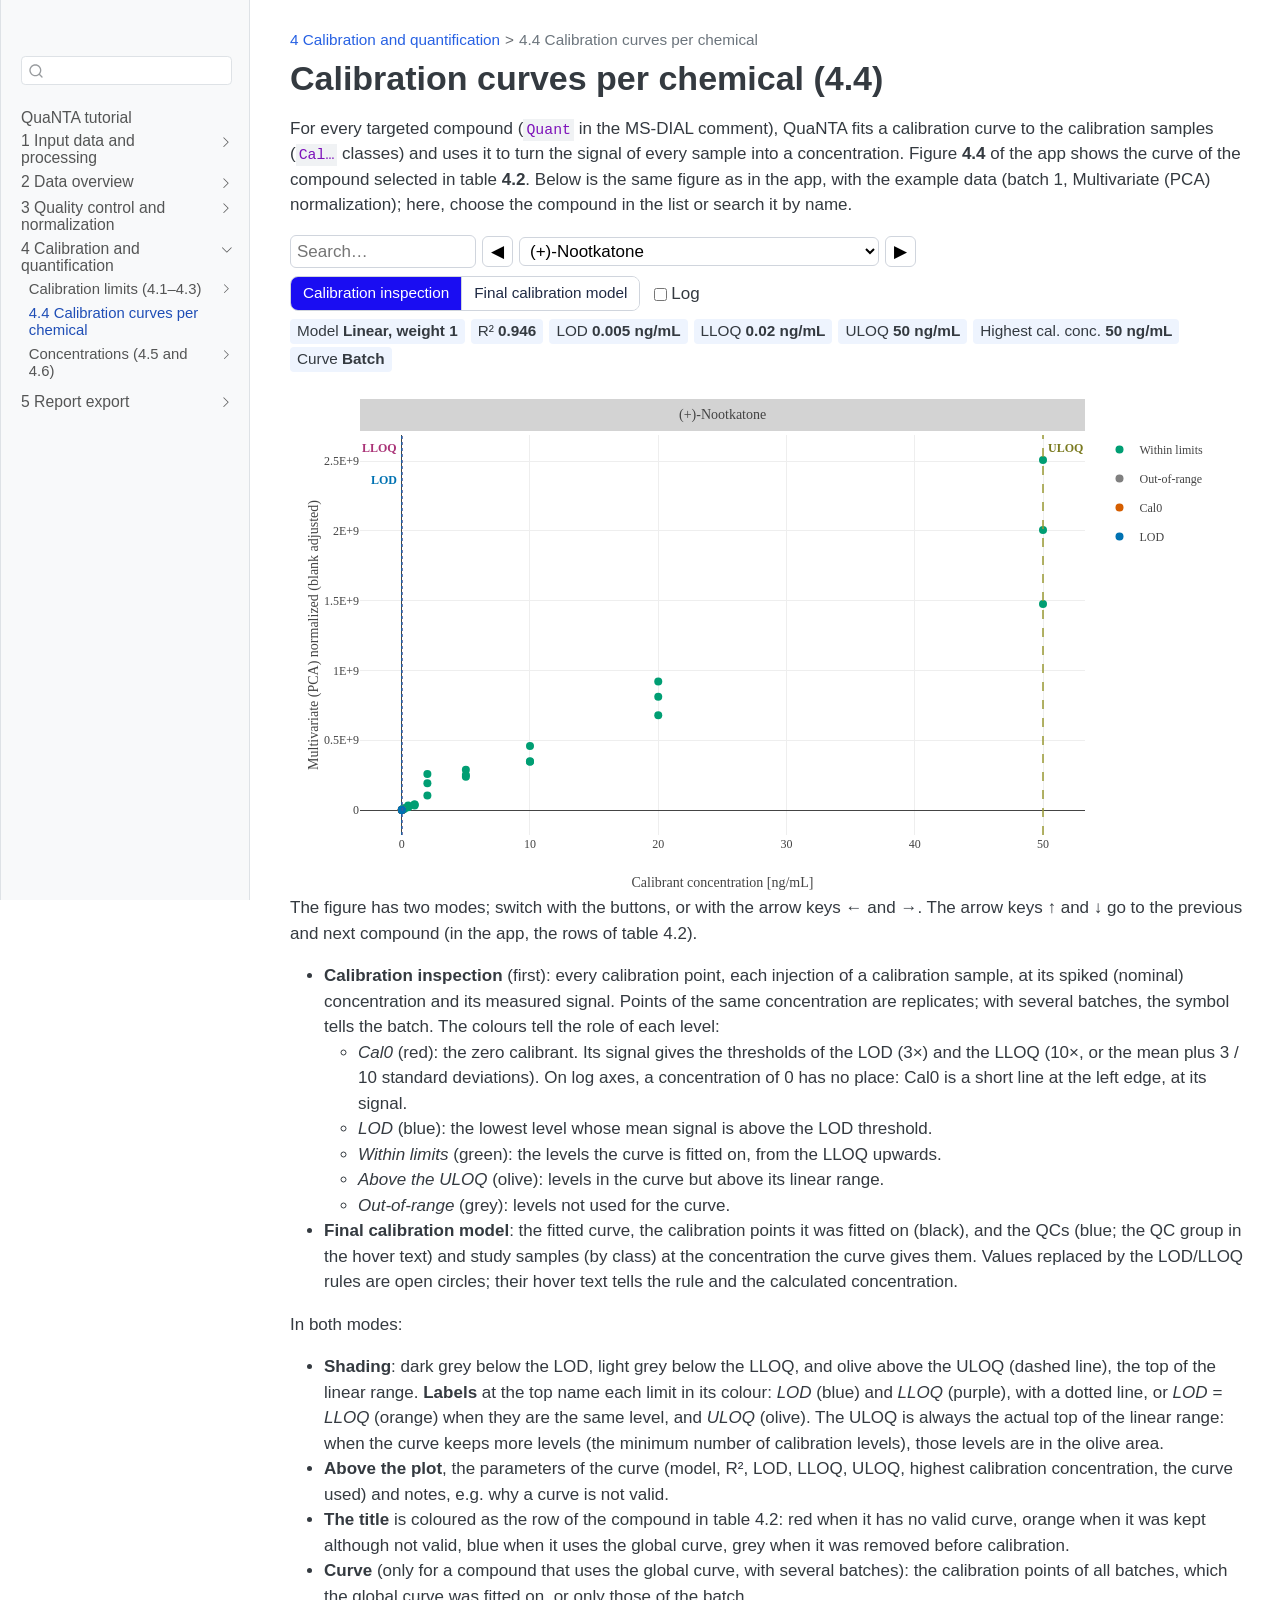
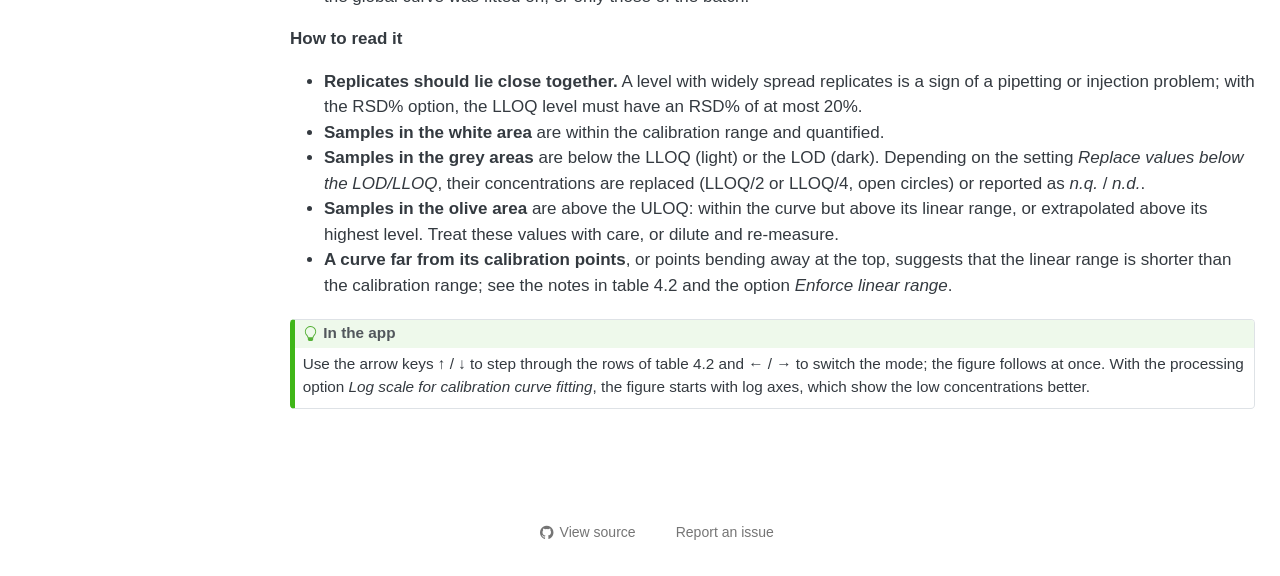
==== commit 90639fcf: "Built site for gh-pages" ====
--- a/calibration-curves.html
+++ b/calibration-curves.html
@@ -7,7 +7,7 @@
 <meta name="viewport" content="width=device-width, initial-scale=1.0, user-scalable=yes">
 
 
-<title>Calibration curves (4.4 and 4.5) – Introduction</title>
+<title>Calibration curves per chemical (4.4) – Introduction</title>
 <style>
 code{white-space: pre-wrap;}
 span.smallcaps{font-variant: small-caps;}
@@ -40,7 +40,7 @@
 <link href="site_libs/quarto-html/quarto-syntax-highlighting-7b89279ff1a6dce999919e0e67d4d9ec.css" rel="stylesheet" id="quarto-text-highlighting-styles">
 <script src="site_libs/bootstrap/bootstrap.min.js"></script>
 <link href="site_libs/bootstrap/bootstrap-icons.css" rel="stylesheet">
-<link href="site_libs/bootstrap/bootstrap-d7064cd301301ce313693ac0caf77a9e.min.css" rel="stylesheet" append-hash="true" id="quarto-bootstrap" data-mode="light">
+<link href="site_libs/bootstrap/bootstrap-c1517bce7df8958a8506402badb32ae7.min.css" rel="stylesheet" append-hash="true" id="quarto-bootstrap" data-mode="light">
 <script id="quarto-search-options" type="application/json">{
   "location": "sidebar",
   "copy-button": false,
@@ -68,13 +68,7 @@
     "search-label": "Search"
   }
 }</script>
-<script src="site_libs/htmlwidgets-1.6.4/htmlwidgets.js"></script>
-<script src="site_libs/plotly-binding-4.11.0/plotly.js"></script>
 <script src="site_libs/typedarray-0.1/typedarray.min.js"></script>
-<script src="site_libs/jquery-3.5.1/jquery.min.js"></script>
-<link href="site_libs/crosstalk-1.2.2/css/crosstalk.min.css" rel="stylesheet">
-<script src="site_libs/crosstalk-1.2.2/js/crosstalk.min.js"></script>
-<link href="site_libs/plotly-htmlwidgets-css-2.11.1/plotly-htmlwidgets.css" rel="stylesheet">
 <script src="site_libs/plotly-main-2.11.1/plotly-latest.min.js"></script>
 
 
@@ -90,7 +84,7 @@
       <button type="button" class="quarto-btn-toggle btn" data-bs-toggle="collapse" role="button" data-bs-target=".quarto-sidebar-collapse-item" aria-controls="quarto-sidebar" aria-expanded="false" aria-label="Toggle sidebar navigation" onclick="if (window.quartoToggleHeadroom) { window.quartoToggleHeadroom(); }">
         <i class="bi bi-layout-text-sidebar-reverse"></i>
       </button>
-        <nav class="quarto-page-breadcrumbs" aria-label="breadcrumb"><ol class="breadcrumb"><li class="breadcrumb-item"><a href="./calibration-limits.html">4 Calibration and quantification</a></li><li class="breadcrumb-item"><a href="./calibration-curves.html">Calibration curves (4.4 and 4.5)</a></li></ol></nav>
+        <nav class="quarto-page-breadcrumbs" aria-label="breadcrumb"><ol class="breadcrumb"><li class="breadcrumb-item"><a href="./calibration-limits.html">4 Calibration and quantification</a></li><li class="breadcrumb-item"><a href="./calibration-curves.html">4.4 Calibration curves per chemical</a></li></ol></nav>
         <a class="flex-grow-1" role="navigation" data-bs-toggle="collapse" data-bs-target=".quarto-sidebar-collapse-item" aria-controls="quarto-sidebar" aria-expanded="false" aria-label="Toggle sidebar navigation" onclick="if (window.quartoToggleHeadroom) { window.quartoToggleHeadroom(); }">      
         </a>
       <button type="button" class="btn quarto-search-button" aria-label="Search" onclick="window.quartoOpenSearch();">
@@ -362,72 +356,55 @@
 </li>
       </ul>
   </li>
+          <li class="sidebar-item">
+  <div class="sidebar-item-container"> 
+  <a href="./calibration-curves.html" class="sidebar-item-text sidebar-link active">
+ <span class="menu-text">4.4 Calibration curves per chemical</span></a>
+  </div>
+</li>
           <li class="sidebar-item sidebar-item-section">
       <div class="sidebar-item-container"> 
-            <a href="./calibration-curves.html" class="sidebar-item-text sidebar-link active">
- <span class="menu-text">Calibration curves (4.4 and 4.5)</span></a>
-          <a class="sidebar-item-toggle text-start" data-bs-toggle="collapse" data-bs-target="#quarto-sidebar-section-9" role="navigation" aria-expanded="true" aria-label="Toggle section">
-            <i class="bi bi-chevron-right ms-2"></i>
-          </a> 
-      </div>
-      <ul id="quarto-sidebar-section-9" class="collapse list-unstyled sidebar-section depth2 show">  
-          <li class="sidebar-item">
-  <div class="sidebar-item-container"> 
-  <a href="./calibration-curves.html#the-calibration-points" class="sidebar-item-text sidebar-link">
- <span class="menu-text">4.4 The calibration points</span></a>
-  </div>
-</li>
-          <li class="sidebar-item">
-  <div class="sidebar-item-container"> 
-  <a href="./calibration-curves.html#the-samples-on-the-curve" class="sidebar-item-text sidebar-link">
- <span class="menu-text">4.5 The samples on the curve</span></a>
-  </div>
-</li>
-      </ul>
-  </li>
-          <li class="sidebar-item sidebar-item-section">
-      <div class="sidebar-item-container"> 
             <a href="./concentrations.html" class="sidebar-item-text sidebar-link">
- <span class="menu-text">Concentrations (4.6 and 4.7)</span></a>
+ <span class="menu-text">Concentrations (4.5 and 4.6)</span></a>
+          <a class="sidebar-item-toggle text-start collapsed" data-bs-toggle="collapse" data-bs-target="#quarto-sidebar-section-9" role="navigation" aria-expanded="false" aria-label="Toggle section">
+            <i class="bi bi-chevron-right ms-2"></i>
+          </a> 
+      </div>
+      <ul id="quarto-sidebar-section-9" class="collapse list-unstyled sidebar-section depth2 ">  
+          <li class="sidebar-item">
+  <div class="sidebar-item-container"> 
+  <a href="./concentrations.html#concentration-per-class" class="sidebar-item-text sidebar-link">
+ <span class="menu-text">4.5 Concentration per class</span></a>
+  </div>
+</li>
+          <li class="sidebar-item">
+  <div class="sidebar-item-container"> 
+  <a href="./concentrations.html#qc-samples" class="sidebar-item-text sidebar-link">
+ <span class="menu-text">4.6 QC samples</span></a>
+  </div>
+</li>
+      </ul>
+  </li>
+      </ul>
+  </li>
+        <li class="sidebar-item sidebar-item-section">
+      <div class="sidebar-item-container"> 
+            <a class="sidebar-item-text sidebar-link text-start collapsed" data-bs-toggle="collapse" data-bs-target="#quarto-sidebar-section-10" role="navigation" aria-expanded="false">
+ <span class="menu-text">5 Report export</span></a>
           <a class="sidebar-item-toggle text-start collapsed" data-bs-toggle="collapse" data-bs-target="#quarto-sidebar-section-10" role="navigation" aria-expanded="false" aria-label="Toggle section">
             <i class="bi bi-chevron-right ms-2"></i>
           </a> 
       </div>
-      <ul id="quarto-sidebar-section-10" class="collapse list-unstyled sidebar-section depth2 ">  
-          <li class="sidebar-item">
-  <div class="sidebar-item-container"> 
-  <a href="./concentrations.html#concentration-per-class" class="sidebar-item-text sidebar-link">
- <span class="menu-text">4.6 Concentration per class</span></a>
-  </div>
-</li>
-          <li class="sidebar-item">
-  <div class="sidebar-item-container"> 
-  <a href="./concentrations.html#qc-samples-in-acquisition-order" class="sidebar-item-text sidebar-link">
- <span class="menu-text">4.7 QC samples in acquisition order</span></a>
-  </div>
-</li>
-      </ul>
-  </li>
-      </ul>
-  </li>
-        <li class="sidebar-item sidebar-item-section">
-      <div class="sidebar-item-container"> 
-            <a class="sidebar-item-text sidebar-link text-start collapsed" data-bs-toggle="collapse" data-bs-target="#quarto-sidebar-section-11" role="navigation" aria-expanded="false">
- <span class="menu-text">5 Report export</span></a>
-          <a class="sidebar-item-toggle text-start collapsed" data-bs-toggle="collapse" data-bs-target="#quarto-sidebar-section-11" role="navigation" aria-expanded="false" aria-label="Toggle section">
-            <i class="bi bi-chevron-right ms-2"></i>
-          </a> 
-      </div>
-      <ul id="quarto-sidebar-section-11" class="collapse list-unstyled sidebar-section depth1 ">  
+      <ul id="quarto-sidebar-section-10" class="collapse list-unstyled sidebar-section depth1 ">  
           <li class="sidebar-item sidebar-item-section">
       <div class="sidebar-item-container"> 
             <a href="./reports-and-exports.html" class="sidebar-item-text sidebar-link">
  <span class="menu-text">Reports and exported tables</span></a>
-          <a class="sidebar-item-toggle text-start collapsed" data-bs-toggle="collapse" data-bs-target="#quarto-sidebar-section-12" role="navigation" aria-expanded="false" aria-label="Toggle section">
-            <i class="bi bi-chevron-right ms-2"></i>
-          </a> 
-      </div>
-      <ul id="quarto-sidebar-section-12" class="collapse list-unstyled sidebar-section depth2 ">  
+          <a class="sidebar-item-toggle text-start collapsed" data-bs-toggle="collapse" data-bs-target="#quarto-sidebar-section-11" role="navigation" aria-expanded="false" aria-label="Toggle section">
+            <i class="bi bi-chevron-right ms-2"></i>
+          </a> 
+      </div>
+      <ul id="quarto-sidebar-section-11" class="collapse list-unstyled sidebar-section depth2 ">  
           <li class="sidebar-item">
   <div class="sidebar-item-container"> 
   <a href="./reports-and-exports.html#final-normalization-method" class="sidebar-item-text sidebar-link">
@@ -465,9 +442,9 @@
 <!-- main -->
 <main class="content" id="quarto-document-content">
 
-<header id="title-block-header" class="quarto-title-block default"><nav class="quarto-page-breadcrumbs quarto-title-breadcrumbs d-none d-lg-block" aria-label="breadcrumb"><ol class="breadcrumb"><li class="breadcrumb-item"><a href="./calibration-limits.html">4 Calibration and quantification</a></li><li class="breadcrumb-item"><a href="./calibration-curves.html">Calibration curves (4.4 and 4.5)</a></li></ol></nav>
+<header id="title-block-header" class="quarto-title-block default"><nav class="quarto-page-breadcrumbs quarto-title-breadcrumbs d-none d-lg-block" aria-label="breadcrumb"><ol class="breadcrumb"><li class="breadcrumb-item"><a href="./calibration-limits.html">4 Calibration and quantification</a></li><li class="breadcrumb-item"><a href="./calibration-curves.html">4.4 Calibration curves per chemical</a></li></ol></nav>
 <div class="quarto-title">
-<h1 class="title">Calibration curves (4.4 and 4.5)</h1>
+<h1 class="title">Calibration curves per chemical (4.4)</h1>
 </div>
 
 
@@ -484,58 +461,39 @@
 </header>
 
 
-<p>For every targeted compound (<code>Quant</code> in the MS-DIAL comment), QuaNTA fits a calibration curve to the calibration samples (<code>Cal…</code> classes) and uses it to turn the signal of every sample into a concentration. Section 4 of the app shows the curves one compound at a time: choose the compound in table <strong>4.2</strong>, and figures <strong>4.4</strong> and <strong>4.5</strong> follow.</p>
-<p>The examples below show <strong>LysoPC(18:1)</strong> in batch 1.</p>
-<section id="the-calibration-points" class="level2">
-<h2 class="anchored" data-anchor-id="the-calibration-points">4.4 The calibration points</h2>
+<p>For every targeted compound (<code>Quant</code> in the MS-DIAL comment), QuaNTA fits a calibration curve to the calibration samples (<code>Cal…</code> classes) and uses it to turn the signal of every sample into a concentration. Figure <strong>4.4</strong> of the app shows the curve of the compound selected in table <strong>4.2</strong>. Below is the same figure as in the app, with the example data (batch 1, Multivariate (PCA) normalization); here, choose the compound in the list or search it by name.</p>
 <div class="cell">
-<div id="fig-points" class="cell-output-display quarto-float quarto-figure quarto-figure-center anchored">
-<figure class="quarto-float quarto-float-fig figure">
-<div aria-describedby="fig-points-caption-0ceaefa1-69ba-4598-a22c-09a6ac19f8ca">
-<div id="htmlwidget-7de12223246a194f943c" style="width:100%;height:386px;" class="plotly html-widget"></div>
-<script type="application/json" data-for="htmlwidget-7de12223246a194f943c">{"x":{"visdat":{"418412a8463a":["function () ","plotlyVisDat"]},"cur_data":"418412a8463a","attrs":{"418412a8463a":{"alpha_stroke":1,"sizes":[10,100],"spans":[1,20],"x":[0.10000000000000001,0.20000000000000001,0.5,1,2,5,10,20,0.10000000000000001,0.20000000000000001,0.5,1,2,5,10,20,0.10000000000000001,0.20000000000000001,0.5,1,2,5,10,20],"y":[5047439.9658815889,10164897.238391135,24368700.413930818,45180485.491053514,89758773.477089331,202846008.47961608,428593508.39749646,806379388.06101394,5008173.7543212455,9275696.7098505162,23723526.678954769,45154982.063601218,91189747.034987077,250501206.46202886,452139395.44960183,872025944.53265822,5062685.3808883075,9689535.965657372,22846707.810728911,48455210.45942124,93570301.618948728,238297416.92260072,450397261.33377445,865471981.46640682],"type":"scatter","mode":"markers","name":"Within limits","legendgroup":"Within limits","marker":{"color":"#009E73","size":8,"symbol":["circle","circle","circle","circle","circle","circle","circle","circle","circle","circle","circle","circle","circle","circle","circle","circle","circle","circle","circle","circle","circle","circle","circle","circle"]},"text":["Batch: 1<br>inj: 7, conc: 0.1<br>Name: Cal0-1_E_B1_7<br>int: 5.047E+06","Batch: 1<br>inj: 8, conc: 0.2<br>Name: Cal0-2_E_B1_8<br>int: 1.016E+07","Batch: 1<br>inj: 9, conc: 0.5<br>Name: Cal0-5_E_B1_9<br>int: 2.437E+07","Batch: 1<br>inj: 10, conc: 1<br>Name: Cal1_E_B1_10<br>int: 4.518E+07","Batch: 1<br>inj: 11, conc: 2<br>Name: Cal2_E_B1_11<br>int: 8.976E+07","Batch: 1<br>inj: 12, conc: 5<br>Name: Cal5_E_B1_12<br>int: 2.028E+08","Batch: 1<br>inj: 13, conc: 10<br>Name: Cal10_E_B1_13<br>int: 4.286E+08","Batch: 1<br>inj: 14, conc: 20<br>Name: Cal20_E_B1_14<br>int: 8.064E+08","Batch: 1<br>inj: 49, conc: 0.1<br>Name: Cal0-1_E_B1_49<br>int: 5.008E+06","Batch: 1<br>inj: 50, conc: 0.2<br>Name: Cal0-2_E_B1_50<br>int: 9.276E+06","Batch: 1<br>inj: 51, conc: 0.5<br>Name: Cal0-5_E_B1_51<br>int: 2.372E+07","Batch: 1<br>inj: 52, conc: 1<br>Name: Cal1_E_B1_52<br>int: 4.515E+07","Batch: 1<br>inj: 53, conc: 2<br>Name: Cal2_E_B1_53<br>int: 9.119E+07","Batch: 1<br>inj: 54, conc: 5<br>Name: Cal5_E_B1_54<br>int: 2.505E+08","Batch: 1<br>inj: 55, conc: 10<br>Name: Cal10_E_B1_55<br>int: 4.521E+08","Batch: 1<br>inj: 56, conc: 20<br>Name: Cal20_E_B1_56<br>int: 8.720E+08","Batch: 1<br>inj: 90, conc: 0.1<br>Name: Cal0-1_E_B1_90<br>int: 5.063E+06","Batch: 1<br>inj: 91, conc: 0.2<br>Name: Cal0-2_E_B1_91<br>int: 9.690E+06","Batch: 1<br>inj: 92, conc: 0.5<br>Name: Cal0-5_E_B1_92<br>int: 2.285E+07","Batch: 1<br>inj: 93, conc: 1<br>Name: Cal1_E_B1_93<br>int: 4.846E+07","Batch: 1<br>inj: 94, conc: 2<br>Name: Cal2_E_B1_94<br>int: 9.357E+07","Batch: 1<br>inj: 95, conc: 5<br>Name: Cal5_E_B1_95<br>int: 2.383E+08","Batch: 1<br>inj: 96, conc: 10<br>Name: Cal10_E_B1_96<br>int: 4.504E+08","Batch: 1<br>inj: 97, conc: 20<br>Name: Cal20_E_B1_97<br>int: 8.655E+08"],"hoverinfo":"text","inherit":true},"418412a8463a.1":{"alpha_stroke":1,"sizes":[10,100],"spans":[1,20],"x":[50,50,50],"y":[1679297574.1041338,1907822303.5134561,1589983609.0379517],"type":"scatter","mode":"markers","name":"Above the ULOQ","legendgroup":"Above the ULOQ","marker":{"color":"#999933","size":8,"symbol":["circle","circle","circle"]},"text":["Batch: 1<br>inj: 15, conc: 50<br>Name: Cal50_E_B1_15<br>int: 1.679E+09","Batch: 1<br>inj: 57, conc: 50<br>Name: Cal50_E_B1_57<br>int: 1.908E+09","Batch: 1<br>inj: 98, conc: 50<br>Name: Cal50_E_B1_98<br>int: 1.590E+09"],"hoverinfo":"text","inherit":true},"418412a8463a.2":{"alpha_stroke":1,"sizes":[10,100],"spans":[1,20],"x":[0.0050000000000000001,0.01,0.050000000000000003,0.0050000000000000001,0.01,0.050000000000000003,0.0050000000000000001,0.01,0.050000000000000003],"y":[698491.82773995295,854794.1023017664,2586646.426119939,603666.25398353138,1008634.9928529384,2856041.1876082039,636489.86542986752,881473.73559561453,2535138.9113407154],"type":"scatter","mode":"markers","name":"Out-of-range","legendgroup":"Out-of-range","marker":{"color":"gray","size":8,"symbol":["circle","circle","circle","circle","circle","circle","circle","circle","circle"]},"text":["Batch: 1<br>inj: 3, conc: 0.005<br>Name: Cal0-005_E_B1_3<br>int: 6.985E+05","Batch: 1<br>inj: 4, conc: 0.01<br>Name: Cal0-01_E_B1_4<br>int: 8.548E+05","Batch: 1<br>inj: 6, conc: 0.05<br>Name: Cal0-05_E_B1_6<br>int: 2.587E+06","Batch: 1<br>inj: 45, conc: 0.005<br>Name: Cal0-005_E_B1_45<br>int: 6.037E+05","Batch: 1<br>inj: 46, conc: 0.01<br>Name: Cal0-01_E_B1_46<br>int: 1.009E+06","Batch: 1<br>inj: 48, conc: 0.05<br>Name: Cal0-05_E_B1_48<br>int: 2.856E+06","Batch: 1<br>inj: 86, conc: 0.005<br>Name: Cal0-005_E_B1_86<br>int: 6.365E+05","Batch: 1<br>inj: 87, conc: 0.01<br>Name: Cal0-01_E_B1_87<br>int: 8.815E+05","Batch: 1<br>inj: 89, conc: 0.05<br>Name: Cal0-05_E_B1_89<br>int: 2.535E+06"],"hoverinfo":"text","inherit":true},"418412a8463a.3":{"alpha_stroke":1,"sizes":[10,100],"spans":[1,20],"x":[0,0,0],"y":[332792.71047138411,449159.06250342634,430406.28870915395],"type":"scatter","mode":"markers","name":"Cal0","legendgroup":"Cal0","marker":{"color":"#D55E00","size":8,"symbol":["circle","circle","circle"]},"text":["Batch: 1<br>inj: 2, conc: 0<br>Name: Cal0_E_B1_2<br>int: 3.328E+05","Batch: 1<br>inj: 44, conc: 0<br>Name: Cal0_E_B1_44<br>int: 4.492E+05","Batch: 1<br>inj: 85, conc: 0<br>Name: Cal0_E_B1_85<br>int: 4.304E+05"],"hoverinfo":"text","inherit":true},"418412a8463a.4":{"alpha_stroke":1,"sizes":[10,100],"spans":[1,20],"x":[0.02,0.02,0.02],"y":[1532455.5580445,1476022.9184420314,1549500.2247687792],"type":"scatter","mode":"markers","name":"LOD","legendgroup":"LOD","marker":{"color":"#0072B2","size":8,"symbol":["circle","circle","circle"]},"text":["Batch: 1<br>inj: 5, conc: 0.02<br>Name: Cal0-02_E_B1_5<br>int: 1.532E+06","Batch: 1<br>inj: 47, conc: 0.02<br>Name: Cal0-02_E_B1_47<br>int: 1.476E+06","Batch: 1<br>inj: 88, conc: 0.02<br>Name: Cal0-02_E_B1_88<br>int: 1.550E+06"],"hoverinfo":"text","inherit":true}},"layout":{"height":400,"margin":{"b":60,"l":70,"t":60,"r":150},"font":{"family":"Lato"},"hovermode":"closest","annotations":[{"text":"LysoPC(18:1)","xref":"paper","yref":"paper","x":0.5,"y":1.05,"xanchor":"center","yanchor":"middle","showarrow":false,"font":{"size":14}}],"shapes":[{"type":"rect","xref":"x","yref":"paper","x0":0,"x1":0.10000000000000001,"y0":0,"y1":1,"layer":"below","fillcolor":"rgba(64,64,64,0.25)","line":{"width":0}},{"type":"rect","xref":"x","yref":"paper","x0":0,"x1":0.02,"y0":0,"y1":1,"layer":"below","fillcolor":"rgba(64,64,64,0.25)","line":{"width":0}},{"type":"rect","xref":"x","yref":"paper","x0":20,"x1":50,"y0":0,"y1":1,"layer":"below","fillcolor":"rgba(153,153,51,0.15)","line":{"width":0}},{"type":"line","xref":"x","yref":"paper","x0":20,"x1":20,"y0":0,"y1":1,"line":{"color":"#999933","width":1.5,"dash":"dash"}},{"type":"rect","xref":"paper","yref":"paper","x0":0,"x1":1,"y0":1.01,"y1":1.0900000000000001,"fillcolor":"lightgray","line":{"width":0}}],"xaxis":{"domain":[0,1],"automargin":true,"title":"Calibrant concentration","type":"linear","exponentformat":"E"},"yaxis":{"domain":[0,1],"automargin":true,"title":"Signal (normalized, blank-subtracted)","type":"linear","exponentformat":"E"},"legend":{"orientation":"v","x":1.02,"y":1,"xanchor":"left","tracegroupgap":10},"showlegend":true},"source":"A","config":{"modeBarButtonsToAdd":["hoverclosest","hovercompare"],"showSendToCloud":false},"data":[{"x":[0.10000000000000001,0.20000000000000001,0.5,1,2,5,10,20,0.10000000000000001,0.20000000000000001,0.5,1,2,5,10,20,0.10000000000000001,0.20000000000000001,0.5,1,2,5,10,20],"y":[5047439.9658815889,10164897.238391135,24368700.413930818,45180485.491053514,89758773.477089331,202846008.47961608,428593508.39749646,806379388.06101394,5008173.7543212455,9275696.7098505162,23723526.678954769,45154982.063601218,91189747.034987077,250501206.46202886,452139395.44960183,872025944.53265822,5062685.3808883075,9689535.965657372,22846707.810728911,48455210.45942124,93570301.618948728,238297416.92260072,450397261.33377445,865471981.46640682],"type":"scatter","mode":"markers","name":"Within limits","legendgroup":"Within limits","marker":{"color":"#009E73","size":8,"symbol":["circle","circle","circle","circle","circle","circle","circle","circle","circle","circle","circle","circle","circle","circle","circle","circle","circle","circle","circle","circle","circle","circle","circle","circle"],"line":{"color":"rgba(31,119,180,1)"}},"text":["Batch: 1<br>inj: 7, conc: 0.1<br>Name: Cal0-1_E_B1_7<br>int: 5.047E+06","Batch: 1<br>inj: 8, conc: 0.2<br>Name: Cal0-2_E_B1_8<br>int: 1.016E+07","Batch: 1<br>inj: 9, conc: 0.5<br>Name: Cal0-5_E_B1_9<br>int: 2.437E+07","Batch: 1<br>inj: 10, conc: 1<br>Name: Cal1_E_B1_10<br>int: 4.518E+07","Batch: 1<br>inj: 11, conc: 2<br>Name: Cal2_E_B1_11<br>int: 8.976E+07","Batch: 1<br>inj: 12, conc: 5<br>Name: Cal5_E_B1_12<br>int: 2.028E+08","Batch: 1<br>inj: 13, conc: 10<br>Name: Cal10_E_B1_13<br>int: 4.286E+08","Batch: 1<br>inj: 14, conc: 20<br>Name: Cal20_E_B1_14<br>int: 8.064E+08","Batch: 1<br>inj: 49, conc: 0.1<br>Name: Cal0-1_E_B1_49<br>int: 5.008E+06","Batch: 1<br>inj: 50, conc: 0.2<br>Name: Cal0-2_E_B1_50<br>int: 9.276E+06","Batch: 1<br>inj: 51, conc: 0.5<br>Name: Cal0-5_E_B1_51<br>int: 2.372E+07","Batch: 1<br>inj: 52, conc: 1<br>Name: Cal1_E_B1_52<br>int: 4.515E+07","Batch: 1<br>inj: 53, conc: 2<br>Name: Cal2_E_B1_53<br>int: 9.119E+07","Batch: 1<br>inj: 54, conc: 5<br>Name: Cal5_E_B1_54<br>int: 2.505E+08","Batch: 1<br>inj: 55, conc: 10<br>Name: Cal10_E_B1_55<br>int: 4.521E+08","Batch: 1<br>inj: 56, conc: 20<br>Name: Cal20_E_B1_56<br>int: 8.720E+08","Batch: 1<br>inj: 90, conc: 0.1<br>Name: Cal0-1_E_B1_90<br>int: 5.063E+06","Batch: 1<br>inj: 91, conc: 0.2<br>Name: Cal0-2_E_B1_91<br>int: 9.690E+06","Batch: 1<br>inj: 92, conc: 0.5<br>Name: Cal0-5_E_B1_92<br>int: 2.285E+07","Batch: 1<br>inj: 93, conc: 1<br>Name: Cal1_E_B1_93<br>int: 4.846E+07","Batch: 1<br>inj: 94, conc: 2<br>Name: Cal2_E_B1_94<br>int: 9.357E+07","Batch: 1<br>inj: 95, conc: 5<br>Name: Cal5_E_B1_95<br>int: 2.383E+08","Batch: 1<br>inj: 96, conc: 10<br>Name: Cal10_E_B1_96<br>int: 4.504E+08","Batch: 1<br>inj: 97, conc: 20<br>Name: Cal20_E_B1_97<br>int: 8.655E+08"],"hoverinfo":["text","text","text","text","text","text","text","text","text","text","text","text","text","text","text","text","text","text","text","text","text","text","text","text"],"error_y":{"color":"rgba(31,119,180,1)"},"error_x":{"color":"rgba(31,119,180,1)"},"line":{"color":"rgba(31,119,180,1)"},"xaxis":"x","yaxis":"y","frame":null},{"x":[50,50,50],"y":[1679297574.1041338,1907822303.5134561,1589983609.0379517],"type":"scatter","mode":"markers","name":"Above the ULOQ","legendgroup":"Above the ULOQ","marker":{"color":"#999933","size":8,"symbol":["circle","circle","circle"],"line":{"color":"rgba(255,127,14,1)"}},"text":["Batch: 1<br>inj: 15, conc: 50<br>Name: Cal50_E_B1_15<br>int: 1.679E+09","Batch: 1<br>inj: 57, conc: 50<br>Name: Cal50_E_B1_57<br>int: 1.908E+09","Batch: 1<br>inj: 98, conc: 50<br>Name: Cal50_E_B1_98<br>int: 1.590E+09"],"hoverinfo":["text","text","text"],"error_y":{"color":"rgba(255,127,14,1)"},"error_x":{"color":"rgba(255,127,14,1)"},"line":{"color":"rgba(255,127,14,1)"},"xaxis":"x","yaxis":"y","frame":null},{"x":[0.0050000000000000001,0.01,0.050000000000000003,0.0050000000000000001,0.01,0.050000000000000003,0.0050000000000000001,0.01,0.050000000000000003],"y":[698491.82773995295,854794.1023017664,2586646.426119939,603666.25398353138,1008634.9928529384,2856041.1876082039,636489.86542986752,881473.73559561453,2535138.9113407154],"type":"scatter","mode":"markers","name":"Out-of-range","legendgroup":"Out-of-range","marker":{"color":"gray","size":8,"symbol":["circle","circle","circle","circle","circle","circle","circle","circle","circle"],"line":{"color":"rgba(44,160,44,1)"}},"text":["Batch: 1<br>inj: 3, conc: 0.005<br>Name: Cal0-005_E_B1_3<br>int: 6.985E+05","Batch: 1<br>inj: 4, conc: 0.01<br>Name: Cal0-01_E_B1_4<br>int: 8.548E+05","Batch: 1<br>inj: 6, conc: 0.05<br>Name: Cal0-05_E_B1_6<br>int: 2.587E+06","Batch: 1<br>inj: 45, conc: 0.005<br>Name: Cal0-005_E_B1_45<br>int: 6.037E+05","Batch: 1<br>inj: 46, conc: 0.01<br>Name: Cal0-01_E_B1_46<br>int: 1.009E+06","Batch: 1<br>inj: 48, conc: 0.05<br>Name: Cal0-05_E_B1_48<br>int: 2.856E+06","Batch: 1<br>inj: 86, conc: 0.005<br>Name: Cal0-005_E_B1_86<br>int: 6.365E+05","Batch: 1<br>inj: 87, conc: 0.01<br>Name: Cal0-01_E_B1_87<br>int: 8.815E+05","Batch: 1<br>inj: 89, conc: 0.05<br>Name: Cal0-05_E_B1_89<br>int: 2.535E+06"],"hoverinfo":["text","text","text","text","text","text","text","text","text"],"error_y":{"color":"rgba(44,160,44,1)"},"error_x":{"color":"rgba(44,160,44,1)"},"line":{"color":"rgba(44,160,44,1)"},"xaxis":"x","yaxis":"y","frame":null},{"x":[0,0,0],"y":[332792.71047138411,449159.06250342634,430406.28870915395],"type":"scatter","mode":"markers","name":"Cal0","legendgroup":"Cal0","marker":{"color":"#D55E00","size":8,"symbol":["circle","circle","circle"],"line":{"color":"rgba(214,39,40,1)"}},"text":["Batch: 1<br>inj: 2, conc: 0<br>Name: Cal0_E_B1_2<br>int: 3.328E+05","Batch: 1<br>inj: 44, conc: 0<br>Name: Cal0_E_B1_44<br>int: 4.492E+05","Batch: 1<br>inj: 85, conc: 0<br>Name: Cal0_E_B1_85<br>int: 4.304E+05"],"hoverinfo":["text","text","text"],"error_y":{"color":"rgba(214,39,40,1)"},"error_x":{"color":"rgba(214,39,40,1)"},"line":{"color":"rgba(214,39,40,1)"},"xaxis":"x","yaxis":"y","frame":null},{"x":[0.02,0.02,0.02],"y":[1532455.5580445,1476022.9184420314,1549500.2247687792],"type":"scatter","mode":"markers","name":"LOD","legendgroup":"LOD","marker":{"color":"#0072B2","size":8,"symbol":["circle","circle","circle"],"line":{"color":"rgba(148,103,189,1)"}},"text":["Batch: 1<br>inj: 5, conc: 0.02<br>Name: Cal0-02_E_B1_5<br>int: 1.532E+06","Batch: 1<br>inj: 47, conc: 0.02<br>Name: Cal0-02_E_B1_47<br>int: 1.476E+06","Batch: 1<br>inj: 88, conc: 0.02<br>Name: Cal0-02_E_B1_88<br>int: 1.550E+06"],"hoverinfo":["text","text","text"],"error_y":{"color":"rgba(148,103,189,1)"},"error_x":{"color":"rgba(148,103,189,1)"},"line":{"color":"rgba(148,103,189,1)"},"xaxis":"x","yaxis":"y","frame":null}],"highlight":{"on":"plotly_click","persistent":false,"dynamic":false,"selectize":false,"opacityDim":0.20000000000000001,"selected":{"opacity":1},"debounce":0},"shinyEvents":["plotly_hover","plotly_click","plotly_selected","plotly_relayout","plotly_brushed","plotly_brushing","plotly_clickannotation","plotly_doubleclick","plotly_deselect","plotly_afterplot","plotly_sunburstclick"],"base_url":"https://plot.ly"},"evals":[],"jsHooks":[]}</script>
-</div>
-<figcaption class="quarto-float-caption-bottom quarto-float-caption quarto-float-fig quarto-uncaptioned" id="fig-points-caption-0ceaefa1-69ba-4598-a22c-09a6ac19f8ca">
-Figure&nbsp;1
-</figcaption>
-</figure>
+<div class="cell-output-display">
+<script src="assets/calcurve_viewer.js"></script>
+<div id="calcurve-viewer"></div>
+<script>(function () { var d = {"log_scale":false,"unit":"ng/mL","y_title":"Multivariate (PCA) normalized (blank adjusted)","group_colors":{"Blk":"#D55E00","QC4":"#0072B2","QC1":"#0072B2","QCall":"#0072B2","QC3":"#0072B2","QC2":"#0072B2","Sick":"#009E73","Healthy":"#CC79A7","C0":"#4D4D4D","C0-005":"#5C5C5C","C0-01":"#696969","C0-02":"#747474","C0-05":"#7E7E7E","C0-1":"#878787","C0-2":"#909090","C0-5":"#989898","C1":"#9F9F9F","C2":"#A6A6A6","C5":"#ADADAD","C10":"#B3B3B3","C20":"#B9B9B9","C50":"#BFBFBF","QC":"#0072B2"},"types":["Within limits","Above the ULOQ","LOD = LLOQ","Out-of-range","Cal0","LOD"],"kinds":["Measured","Not detected: LLOQ/4","Detected: LLOQ/2","Set to LLOQ","n.d. (no value)","n.q. (no value)"],"compounds":[{"id":"X....Nootkatone","name":"(+)-Nootkatone"},{"id":"X1.Methyl.1H.benzotriazole","name":"1-Methyl-1H-benzotriazole"},{"id":"X1.3.benzothiazole","name":"1,3-benzothiazole"},{"id":"X1.3.Di.o.tolylguanidine","name":"1,3-Di-o-tolylguanidine"},{"id":"X1.3.Diphenylguanidine","name":"1,3-Diphenylguanidine"},{"id":"X1H.Benzimidazole","name":"1H-Benzimidazole"},{"id":"X1H.Benzotriazole","name":"1H-Benzotriazole"},{"id":"X2.Hydroxybenzimidazole","name":"2-Hydroxybenzimidazole"},{"id":"X3..Hydroxycotinine","name":"3'-Hydroxycotinine"},{"id":"X4....5.Methyl.1H.benzotriazole","name":"4- & 5-Methyl-1H-benzotriazole"},{"id":"X4..Methylnitrosamino..1..3.pyridyl..1.butanol","name":"4-(Methylnitrosamino)-1-(3-pyridyl)-1-butanol"},{"id":"X4.Methyl.Hippuric.Acid","name":"4-Methyl Hippuric Acid"},{"id":"X5.6.Dimethylbenzimidazole","name":"5,6-Dimethylbenzimidazole"},{"id":"Acetylcarnitine","name":"Acetylcarnitine"},{"id":"Aminocaproic.acid","name":"Aminocaproic acid"},{"id":"Amoxicillin","name":"Amoxicillin"},{"id":"Arnicolide.C","name":"Arnicolide C"},{"id":"Asymmetric.dimethylarginine","name":"Asymmetric dimethylarginine"},{"id":"Atenolol","name":"Atenolol"},{"id":"Atorvastatin","name":"Atorvastatin"},{"id":"Atrazine","name":"Atrazine"},{"id":"Atrazine.2.hydroxy","name":"Atrazine-2-hydroxy"},{"id":"Atrazine.desethyl","name":"Atrazine desethyl"},{"id":"Atrazine.desethyl.2.hydroxy","name":"Atrazine desethyl-2-hydroxy"},{"id":"Atrazine.desisopropyl","name":"Atrazine desisopropyl"},{"id":"Benodanil","name":"Benodanil"},{"id":"Benzenesulfonamide","name":"Benzenesulfonamide"},{"id":"Benzoic.acid","name":"Benzoic acid"},{"id":"Benzoylecgonine","name":"Benzoylecgonine"},{"id":"Betaine","name":"Betaine"},{"id":"Bioallethrin","name":"Bioallethrin"},{"id":"Bis.1.3.dichloro.2.propyl..Phosphate","name":"Bis(1,3-dichloro-2-propyl) Phosphate"},{"id":"Butocarboxim","name":"Butocarboxim"},{"id":"Butyrylcarnitine","name":"Butyrylcarnitine"},{"id":"Caffeine","name":"Caffeine"},{"id":"Carbamazepine","name":"Carbamazepine"},{"id":"Carbamazepine.10.11.epoxide","name":"Carbamazepine-10,11-epoxide"},{"id":"Carbendazim","name":"Carbendazim"},{"id":"Carbofuran","name":"Carbofuran"},{"id":"Cefoperazone","name":"Cefoperazone"},{"id":"Chlorantraniliprole","name":"Chlorantraniliprole"},{"id":"Chlormequat","name":"Chlormequat"},{"id":"Chlorpyrifos","name":"Chlorpyrifos"},{"id":"Cholic.acid","name":"Cholic acid"},{"id":"Chrysoidine.G","name":"Chrysoidine G"},{"id":"Citalopram","name":"Citalopram"},{"id":"Citrulline","name":"Citrulline"},{"id":"Clarithromycin","name":"Clarithromycin"},{"id":"Clenbuterol","name":"Clenbuterol"},{"id":"Climbazole","name":"Climbazole"},{"id":"Clindamycin","name":"Clindamycin"},{"id":"Clotrimazole","name":"Clotrimazole"},{"id":"Codeine","name":"Codeine"},{"id":"Corticosterone","name":"Corticosterone"},{"id":"Cortisol","name":"Cortisol"},{"id":"Cortisone","name":"Cortisone"},{"id":"Cotinine","name":"Cotinine"},{"id":"Coumaphos","name":"Coumaphos"},{"id":"Creatine","name":"Creatine"},{"id":"Creatinine","name":"Creatinine"},{"id":"Crystal.violet","name":"Crystal violet"},{"id":"Cyanazine","name":"Cyanazine"},{"id":"Cyclohexylamine","name":"Cyclohexylamine"},{"id":"Cypermethrin","name":"Cypermethrin"},{"id":"Daidzein","name":"Daidzein"},{"id":"Decanoylcarnitine","name":"Decanoylcarnitine"},{"id":"DEET","name":"DEET"},{"id":"Dehydrocostus.lactone","name":"Dehydrocostus lactone"},{"id":"Dexpanthenol","name":"Dexpanthenol"},{"id":"Diazinon","name":"Diazinon"},{"id":"Dibutyl.adipate","name":"Dibutyl adipate"},{"id":"Dichlorvos","name":"Dichlorvos"},{"id":"Diclofenac","name":"Diclofenac"},{"id":"Dimethoate","name":"Dimethoate"},{"id":"Dimoxystrobin","name":"Dimoxystrobin"},{"id":"Diphenyl.Phosphate","name":"Diphenyl Phosphate"},{"id":"Disperse.Orange.1","name":"Disperse Orange 1"},{"id":"Disperse.yellow.3","name":"Disperse yellow 3"},{"id":"Diuron","name":"Diuron"},{"id":"Emamectin","name":"Emamectin"},{"id":"Enterolactone","name":"Enterolactone"},{"id":"Fenuron","name":"Fenuron"},{"id":"Fexofenadine","name":"Fexofenadine"},{"id":"Flamprop","name":"Flamprop"},{"id":"Fluconazole","name":"Fluconazole"},{"id":"Gabapentin","name":"Gabapentin"},{"id":"Glycochenodeoxycholic.acid","name":"Glycochenodeoxycholic acid"},{"id":"Glycocholic.acid","name":"Glycocholic acid"},{"id":"Hexanoylcarnitine","name":"Hexanoylcarnitine"},{"id":"Hippuric.acid","name":"Hippuric acid"},{"id":"Hydroquinone","name":"Hydroquinone"},{"id":"Hypoxanthine","name":"Hypoxanthine"},{"id":"Icaridin","name":"Icaridin"},{"id":"Imidacloprid","name":"Imidacloprid"},{"id":"Inabenfide","name":"Inabenfide"},{"id":"Indigo.Blue","name":"Indigo Blue"},{"id":"Indole.3.acetic.acid","name":"Indole-3-acetic acid"},{"id":"Indole.3.propionic.acid","name":"Indole-3-propionic acid"},{"id":"Ipconazole","name":"Ipconazole"},{"id":"Irbesartan","name":"Irbesartan"},{"id":"Isoleucine","name":"Isoleucine"},{"id":"Isovalerylcarnitine","name":"Isovalerylcarnitine"},{"id":"Ivermectin.B1a","name":"Ivermectin B1a"},{"id":"Kynurenic.acid","name":"Kynurenic acid"},{"id":"Kynurenine","name":"Kynurenine"},{"id":"L.Carnitine","name":"L-Carnitine"},{"id":"Lamotrigine","name":"Lamotrigine"},{"id":"Leucine","name":"Leucine"},{"id":"Lidocaine","name":"Lidocaine"},{"id":"Losartan","name":"Losartan"},{"id":"LysoPC.16.0.","name":"LysoPC(16:0)"},{"id":"LysoPC.18.1.","name":"LysoPC(18:1)"},{"id":"Malaoxon","name":"Malaoxon"},{"id":"Malathion","name":"Malathion"},{"id":"Memantine","name":"Memantine"},{"id":"Metalaxyl","name":"Metalaxyl"},{"id":"Metconazole","name":"Metconazole"},{"id":"Metformin","name":"Metformin"},{"id":"Methamidophos","name":"Methamidophos"},{"id":"Methionine","name":"Methionine"},{"id":"Methyl.1.naphthaleneacetate","name":"Methyl 1-naphthaleneacetate"},{"id":"Metoprolol","name":"Metoprolol"},{"id":"Metronidazole","name":"Metronidazole"},{"id":"N.lauroylethanolamine","name":"N-lauroylethanolamine"},{"id":"N.Lauroylsarcosine","name":"N-Lauroylsarcosine"},{"id":"N.Methyldodecylamine","name":"N-Methyldodecylamine"},{"id":"N.n.Butylbenzenesulfonamide","name":"N-n-Butylbenzenesulfonamide"},{"id":"N.N.Diethyl.4.methoxybenzamide","name":"N,N-Diethyl-4-methoxybenzamide"},{"id":"N.N.Dimethyldecylamine.N.oxide","name":"N,N-Dimethyldecylamine N-oxide"},{"id":"N.N.Dimethyltetradecylamine","name":"N,N-Dimethyltetradecylamine"},{"id":"Nicotinamide","name":"Nicotinamide"},{"id":"Nigericin","name":"Nigericin"},{"id":"Norharmane","name":"Norharmane"},{"id":"O.Desmethylvenlafaxine","name":"O-Desmethylvenlafaxine"},{"id":"o.phenetidine","name":"o-phenetidine"},{"id":"Octanoylcarnitine","name":"Octanoylcarnitine"},{"id":"Octocrylene","name":"Octocrylene"},{"id":"Oxazepam","name":"Oxazepam"},{"id":"Oxybenzone","name":"Oxybenzone"},{"id":"Palmitoylcarnitine","name":"Palmitoylcarnitine"},{"id":"Pantothenic.acid","name":"Pantothenic acid"},{"id":"Paracetamol","name":"Paracetamol"},{"id":"Paraxanthine","name":"Paraxanthine"},{"id":"Phenylacetylglutamine","name":"Phenylacetylglutamine"},{"id":"Phenylalanine","name":"Phenylalanine"},{"id":"Phenylparaben","name":"Phenylparaben"},{"id":"Progesterone","name":"Progesterone"},{"id":"Proline","name":"Proline"},{"id":"Prometon","name":"Prometon"},{"id":"Propiconazole","name":"Propiconazole"},{"id":"Propionylcarnitine","name":"Propionylcarnitine"},{"id":"Propranolol","name":"Propranolol"},{"id":"Pyrazosulfuron.ethyl","name":"Pyrazosulfuron ethyl"},{"id":"Quinoline","name":"Quinoline"},{"id":"Ranitidine","name":"Ranitidine"},{"id":"Red.2G","name":"Red 2G"},{"id":"Riboflavin","name":"Riboflavin"},{"id":"Rifaximin","name":"Rifaximin"},{"id":"Rupestonic.acid","name":"Rupestonic acid"},{"id":"Salbutamol","name":"Salbutamol"},{"id":"Serotonin","name":"Serotonin"},{"id":"Sertraline","name":"Sertraline"},{"id":"Simazine.2.hydroxy","name":"Simazine-2-hydroxy"},{"id":"Sotalol","name":"Sotalol"},{"id":"Spinosad.A","name":"Spinosad A"},{"id":"Sulfadiazine","name":"Sulfadiazine"},{"id":"Sulfamethazine","name":"Sulfamethazine"},{"id":"Sulfamethoxazole","name":"Sulfamethoxazole"},{"id":"Sulisobenzone","name":"Sulisobenzone"},{"id":"Taurocholic.acid","name":"Taurocholic acid"},{"id":"TCMTB","name":"TCMTB"},{"id":"Tebuconazole","name":"Tebuconazole"},{"id":"Tepraloxydim_1","name":"Tepraloxydim_1"},{"id":"Tepraloxydim_2","name":"Tepraloxydim_2"},{"id":"Testosterone","name":"Testosterone"},{"id":"Theobromine","name":"Theobromine"},{"id":"Thiamethoxam","name":"Thiamethoxam"},{"id":"Thyroxine","name":"Thyroxine"},{"id":"Tramadol","name":"Tramadol"},{"id":"Tri.N.butyl.phosphate","name":"Tri-N-butyl phosphate"},{"id":"Trichlorfon","name":"Trichlorfon"},{"id":"Triclocarban","name":"Triclocarban"},{"id":"Trigonelline","name":"Trigonelline"},{"id":"Trimethoprim","name":"Trimethoprim"},{"id":"Triphenyl.phosphate","name":"Triphenyl phosphate"},{"id":"Triphenylphosphine.oxide","name":"Triphenylphosphine oxide"},{"id":"Tris.2.butoxyethyl..phosphate","name":"Tris(2-butoxyethyl) phosphate"},{"id":"Tryptophan","name":"Tryptophan"},{"id":"Tylosin","name":"Tylosin"},{"id":"Tyrosine","name":"Tyrosine"},{"id":"Uric.acid","name":"Uric acid"},{"id":"Valine","name":"Valine"},{"id":"Valsartan","name":"Valsartan"},{"id":"Venlafaxine","name":"Venlafaxine"},{"id":"Xanthine","name":"Xanthine"},{"id":"Caprolactam","name":"Caprolactam"}],"views":[{"label":"All batches (global curve)","info":"Concentrations in batch 1 were calculated with the global curve, fitted on the calibration points of all batches shown here.","info_warn":false,"parts":[{"cal_info":{"x":[0,0.005,0.01,0.02,0.05,0.1,0.2,0.5,1,2,5,10,20,50,0,0.005,0.01,0.02,0.05,0.1,0.2,0.5,1,2,5,10,20,50,0,0.005,0.01,0.02,0.05,0.1,0.2,0.5,1,2,5,10,20,50,0,0.005,0.01,0.02,0.05,0.1,0.2,0.5,1,2,5,10,20,50,0,0.005,0.01,0.02,0.05,0.1,0.2,0.5,1,2,5,10,20,50,0,0.005,0.01,0.02,0.05,0.1,0.2,0.5,1,2,5,10,20,50,0,0.005,0.01,0.02,0.05,0.1,0.2,0.5,1,2,5,10,20,50,0,0.005,0.01,0.02,0.05,0.1,0.2,0.5,1,2,5,10,20,50,0,0.005,0.01,0.02,0.05,0.1,0.2,0.5,1,2,5,10,20,50],"name":["Cal0_E_B1_2","Cal0-005_E_B1_3","Cal0-01_E_B1_4","Cal0-02_E_B1_5","Cal0-05_E_B1_6","Cal0-1_E_B1_7","Cal0-2_E_B1_8","Cal0-5_E_B1_9","Cal1_E_B1_10","Cal2_E_B1_11","Cal5_E_B1_12","Cal10_E_B1_13","Cal20_E_B1_14","Cal50_E_B1_15","Cal0_E_B1_44","Cal0-005_E_B1_45","Cal0-01_E_B1_46","Cal0-02_E_B1_47","Cal0-05_E_B1_48","Cal0-1_E_B1_49","Cal0-2_E_B1_50","Cal0-5_E_B1_51","Cal1_E_B1_52","Cal2_E_B1_53","Cal5_E_B1_54","Cal10_E_B1_55","Cal20_E_B1_56","Cal50_E_B1_57","Cal0_E_B1_85","Cal0-005_E_B1_86","Cal0-01_E_B1_87","Cal0-02_E_B1_88","Cal0-05_E_B1_89","Cal0-1_E_B1_90","Cal0-2_E_B1_91","Cal0-5_E_B1_92","Cal1_E_B1_93","Cal2_E_B1_94","Cal5_E_B1_95","Cal10_E_B1_96","Cal20_E_B1_97","Cal50_E_B1_98","Cal0_E_B2_101","Cal0-005_E_B2_102","Cal0-01_E_B2_103","Cal0-02_E_B2_104","Cal0-05_E_B2_105","Cal0-1_E_B2_106","Cal0-2_E_B2_107","Cal0-5_E_B2_108","Cal1_E_B2_109","Cal2_E_B2_110","Cal5_E_B2_111","Cal10_E_B2_112","Cal20_E_B2_113","Cal50_E_B2_114","Cal0_E_B2_143","Cal0-005_E_B2_144","Cal0-01_E_B2_145","Cal0-02_E_B2_146","Cal0-05_E_B2_147","Cal0-1_E_B2_148","Cal0-2_E_B2_149","Cal0-5_E_B2_150","Cal1_E_B2_151","Cal2_E_B2_152","Cal5_E_B2_153","Cal10_E_B2_154","Cal20_E_B2_155","Cal50_E_B2_156","Cal0_E_B2_185","Cal0-005_E_B2_186","Cal0-01_E_B2_187","Cal0-02_E_B2_188","Cal0-05_E_B2_189","Cal0-1_E_B2_190","Cal0-2_E_B2_191","Cal0-5_E_B2_192","Cal1_E_B2_193","Cal2_E_B2_194","Cal5_E_B2_195","Cal10_E_B2_196","Cal20_E_B2_197","Cal50_E_B2_198","Cal0_E_B3_201","Cal0-005_E_B3_202","Cal0-01_E_B3_203","Cal0-02_E_B3_204","Cal0-05_E_B3_205","Cal0-1_E_B3_206","Cal0-2_E_B3_207","Cal0-5_E_B3_208","Cal1_E_B3_209","Cal2_E_B3_210","Cal5_E_B3_211","Cal10_E_B3_212","Cal20_E_B3_213","Cal50_E_B3_214","Cal0_E_B3_243","Cal0-005_E_B3_244","Cal0-01_E_B3_245","Cal0-02_E_B3_246","Cal0-05_E_B3_247","Cal0-1_E_B3_248","Cal0-2_E_B3_249","Cal0-5_E_B3_250","Cal1_E_B3_251","Cal2_E_B3_252","Cal5_E_B3_253","Cal10_E_B3_254","Cal20_E_B3_255","Cal50_E_B3_256","Cal0_E_B3_285","Cal0-005_E_B3_286","Cal0-01_E_B3_287","Cal0-02_E_B3_288","Cal0-05_E_B3_289","Cal0-1_E_B3_290","Cal0-2_E_B3_291","Cal0-5_E_B3_292","Cal1_E_B3_293","Cal2_E_B3_294","Cal5_E_B3_295","Cal10_E_B3_296","Cal20_E_B3_297","Cal50_E_B3_298"],"batch":["1","1","1","1","1","1","1","1","1","1","1","1","1","1","1","1","1","1","1","1","1","1","1","1","1","1","1","1","1","1","1","1","1","1","1","1","1","1","1","1","1","1","2","2","2","2","2","2","2","2","2","2","2","2","2","2","2","2","2","2","2","2","2","2","2","2","2","2","2","2","2","2","2","2","2","2","2","2","2","2","2","2","2","2","3","3","3","3","3","3","3","3","3","3","3","3","3","3","3","3","3","3","3","3","3","3","3","3","3","3","3","3","3","3","3","3","3","3","3","3","3","3","3","3","3","3"],"inj":[2,3,4,5,6,7,8,9,10,11,12,13,14,15,44,45,46,47,48,49,50,51,52,53,54,55,56,57,85,86,87,88,89,90,91,92,93,94,95,96,97,98,101,102,103,104,105,106,107,108,109,110,111,112,113,114,143,144,145,146,147,148,149,150,151,152,153,154,155,156,185,186,187,188,189,190,191,192,193,194,195,196,197,198,201,202,203,204,205,206,207,208,209,210,211,212,213,214,243,244,245,246,247,248,249,250,251,252,253,254,255,256,285,286,287,288,289,290,291,292,293,294,295,296,297,298]},"smp_info":{"name":["QC4_QC_B1_17","S001_B1_18","S002_B1_19","H002_B1_21","QC4_QC_B1_22","S003_B1_23","S004_B1_24","S005_B1_25","H003_B1_26","H004_B1_27","QC1_QC_B1_28","S006_B1_29","H005_B1_31","H006_B1_32","H007_B1_33","QCall_B1_34","H008_B1_35","S007_B1_36","H009_B1_37","H010_B1_38","H011_B1_39","QC1_QC_B1_40","S008_B1_41","S009_B1_42","S010_B1_58","S011_B1_59","QC3_QC_B1_60","S012_B1_61","H012_B1_62","S013_B1_63","S014_B1_64","H013_B1_65","QC2_QC_B1_66","H014_B1_67","H015_B1_68","S015_B1_69","H016_B1_71","QC3_QC_B1_72","S016_B1_73","H017_B1_74","S017_B1_75","H018_B1_76","S018_B1_77","QC2_QC_B1_78","H019_B1_79","H020_B1_80","S019_B1_81","S020_B1_82","QCall_B1_83"],"cls":["QC4","Sick","Sick","Healthy","QC4","Sick","Sick","Sick","Healthy","Healthy","QC1","Sick","Healthy","Healthy","Healthy","QCall","Healthy","Sick","Healthy","Healthy","Healthy","QC1","Sick","Sick","Sick","Sick","QC3","Sick","Healthy","Sick","Sick","Healthy","QC2","Healthy","Healthy","Sick","Healthy","QC3","Sick","Healthy","Sick","Healthy","Sick","QC2","Healthy","Healthy","Sick","Sick","QCall"],"grp":["QC","Sick","Sick","Healthy","QC","Sick","Sick","Sick","Healthy","Healthy","QC","Sick","Healthy","Healthy","Healthy","QC","Healthy","Sick","Healthy","Healthy","Healthy","QC","Sick","Sick","Sick","Sick","QC","Sick","Healthy","Sick","Sick","Healthy","QC","Healthy","Healthy","Sick","Healthy","QC","Sick","Healthy","Sick","Healthy","Sick","QC","Healthy","Healthy","Sick","Sick","QC"],"batch":["1","1","1","1","1","1","1","1","1","1","1","1","1","1","1","1","1","1","1","1","1","1","1","1","1","1","1","1","1","1","1","1","1","1","1","1","1","1","1","1","1","1","1","1","1","1","1","1","1"],"inj":[17,18,19,21,22,23,24,25,26,27,28,29,31,32,33,34,35,36,37,38,39,40,41,42,58,59,60,61,62,63,64,65,66,67,68,69,71,72,73,74,75,76,77,78,79,80,81,82,83]},"c":{"Benzenesulfonamide":{"fill":"lightblue","valid":true,"kept":false,"src":"Global","why":"Batch curve not valid (Only 2 calibration level(s) from the LLOQ upwards (minimum 3)): the global curve is used","nq":"No sample or QC at or above the LLOQ: the full calibration range is shown","lod":1,"lloq":10,"uloq":50,"min":10,"top":50,"model":"Linear, weight 1/x","r2":0.905163,"coef":[-77272.6,157103],"cal":{"y":[0,0,0,0,0,0,0,0,0,183788,1653180,2223530,4021700,11666600,0,0,0,0,0,0,0,0,0,317950,1071190,1729630,3112490,8268150,0,0,0,0,0,0,0,0,0,453842,416493,1427310,2759490,6318250,0,0,0,0,0,0,0,0,0,1238620,1613730,1687190,2976410,7261670,0,0,0,0,0,0,0,0,33805.1,814764,1260660,1550610,2792080,8536980,0,0,0,0,0,0,0,0,65903.8,316625,882067,1357320,2828500,8434860,0,0,0,0,0,0,0,0,106516,86155.5,459855,1262570,2502700,6567840,0,0,0,0,0,0,0,0,118319,85476.1,461848,1503070,2412200,7633410,0,0,0,0,0,0,0,0,109119,78188.7,569654,1357050,2432390,6403980],"type":[4,3,3,3,3,3,3,3,5,3,3,0,0,0,4,3,3,3,3,3,3,3,5,3,3,0,0,0,4,3,3,3,3,3,3,3,5,3,3,0,0,0,4,3,3,3,3,3,3,3,5,3,3,0,0,0,4,3,3,3,3,3,3,3,5,3,3,0,0,0,4,3,3,3,3,3,3,3,5,3,3,0,0,0,4,3,3,3,3,3,3,3,5,3,3,0,0,0,4,3,3,3,3,3,3,3,5,3,3,0,0,0,4,3,3,3,3,3,3,3,5,3,3,0,0,0],"used":[0,0,0,0,0,0,0,0,0,0,0,1,1,1,0,0,0,0,0,0,0,0,0,0,0,1,1,1,0,0,0,0,0,0,0,0,0,0,0,1,1,1,0,0,0,0,0,0,0,0,0,0,0,1,1,1,0,0,0,0,0,0,0,0,0,0,0,1,1,1,0,0,0,0,0,0,0,0,0,0,0,1,1,1,0,0,0,0,0,0,0,0,0,0,0,1,1,1,0,0,0,0,0,0,0,0,0,0,0,1,1,1,0,0,0,0,0,0,0,0,0,0,0,1,1,1]},"smp":{"x":[null,null,null,null,null,null,null,null,null,null,null,null,null,null,null,null,null,null,null,null,null,null,null,null,null,null,null,null,null,null,null,null,null,null,null,null,null,null,null,null,null,null,null,null,null,null,null,null,null],"y":[0,0,0,0,0,0,0,0,0,0,697714,0,0,0,0,195652,0,0,0,0,0,121924,0,0,0,0,0,0,0,0,0,0,0,0,0,0,0,461802,0,0,0,411063,0,0,0,0,0,0,0],"kind":[null,null,null,null,null,null,null,null,null,null,null,null,null,null,null,null,null,null,null,null,null,null,null,null,null,null,null,null,null,null,null,null,null,null,null,null,null,null,null,null,null,null,null,null,null,null,null,null,null],"x0":[null,null,null,null,null,null,null,null,null,null,null,null,null,null,null,null,null,null,null,null,null,null,null,null,null,null,null,null,null,null,null,null,null,null,null,null,null,null,null,null,null,null,null,null,null,null,null,null,null]}}}}]},{"label":"Batch 1 only","info":"Only batch 1's calibration points are shown: the concentrations were calculated with the global curve, fitted on the calibration points of all batches.","info_warn":true,"parts":[{"cal_info":{"x":[0,0.005,0.01,0.02,0.05,0.1,0.2,0.5,1,2,5,10,20,50,0,0.005,0.01,0.02,0.05,0.1,0.2,0.5,1,2,5,10,20,50,0,0.005,0.01,0.02,0.05,0.1,0.2,0.5,1,2,5,10,20,50],"name":["Cal0_E_B1_2","Cal0-005_E_B1_3","Cal0-01_E_B1_4","Cal0-02_E_B1_5","Cal0-05_E_B1_6","Cal0-1_E_B1_7","Cal0-2_E_B1_8","Cal0-5_E_B1_9","Cal1_E_B1_10","Cal2_E_B1_11","Cal5_E_B1_12","Cal10_E_B1_13","Cal20_E_B1_14","Cal50_E_B1_15","Cal0_E_B1_44","Cal0-005_E_B1_45","Cal0-01_E_B1_46","Cal0-02_E_B1_47","Cal0-05_E_B1_48","Cal0-1_E_B1_49","Cal0-2_E_B1_50","Cal0-5_E_B1_51","Cal1_E_B1_52","Cal2_E_B1_53","Cal5_E_B1_54","Cal10_E_B1_55","Cal20_E_B1_56","Cal50_E_B1_57","Cal0_E_B1_85","Cal0-005_E_B1_86","Cal0-01_E_B1_87","Cal0-02_E_B1_88","Cal0-05_E_B1_89","Cal0-1_E_B1_90","Cal0-2_E_B1_91","Cal0-5_E_B1_92","Cal1_E_B1_93","Cal2_E_B1_94","Cal5_E_B1_95","Cal10_E_B1_96","Cal20_E_B1_97","Cal50_E_B1_98"],"batch":["1","1","1","1","1","1","1","1","1","1","1","1","1","1","1","1","1","1","1","1","1","1","1","1","1","1","1","1","1","1","1","1","1","1","1","1","1","1","1","1","1","1"],"inj":[2,3,4,5,6,7,8,9,10,11,12,13,14,15,44,45,46,47,48,49,50,51,52,53,54,55,56,57,85,86,87,88,89,90,91,92,93,94,95,96,97,98]},"smp_info":{"name":["QC4_QC_B1_17","S001_B1_18","S002_B1_19","H002_B1_21","QC4_QC_B1_22","S003_B1_23","S004_B1_24","S005_B1_25","H003_B1_26","H004_B1_27","QC1_QC_B1_28","S006_B1_29","H005_B1_31","H006_B1_32","H007_B1_33","QCall_B1_34","H008_B1_35","S007_B1_36","H009_B1_37","H010_B1_38","H011_B1_39","QC1_QC_B1_40","S008_B1_41","S009_B1_42","S010_B1_58","S011_B1_59","QC3_QC_B1_60","S012_B1_61","H012_B1_62","S013_B1_63","S014_B1_64","H013_B1_65","QC2_QC_B1_66","H014_B1_67","H015_B1_68","S015_B1_69","H016_B1_71","QC3_QC_B1_72","S016_B1_73","H017_B1_74","S017_B1_75","H018_B1_76","S018_B1_77","QC2_QC_B1_78","H019_B1_79","H020_B1_80","S019_B1_81","S020_B1_82","QCall_B1_83"],"cls":["QC4","Sick","Sick","Healthy","QC4","Sick","Sick","Sick","Healthy","Healthy","QC1","Sick","Healthy","Healthy","Healthy","QCall","Healthy","Sick","Healthy","Healthy","Healthy","QC1","Sick","Sick","Sick","Sick","QC3","Sick","Healthy","Sick","Sick","Healthy","QC2","Healthy","Healthy","Sick","Healthy","QC3","Sick","Healthy","Sick","Healthy","Sick","QC2","Healthy","Healthy","Sick","Sick","QCall"],"grp":["QC","Sick","Sick","Healthy","QC","Sick","Sick","Sick","Healthy","Healthy","QC","Sick","Healthy","Healthy","Healthy","QC","Healthy","Sick","Healthy","Healthy","Healthy","QC","Sick","Sick","Sick","Sick","QC","Sick","Healthy","Sick","Sick","Healthy","QC","Healthy","Healthy","Sick","Healthy","QC","Sick","Healthy","Sick","Healthy","Sick","QC","Healthy","Healthy","Sick","Sick","QC"],"batch":["1","1","1","1","1","1","1","1","1","1","1","1","1","1","1","1","1","1","1","1","1","1","1","1","1","1","1","1","1","1","1","1","1","1","1","1","1","1","1","1","1","1","1","1","1","1","1","1","1"],"inj":[17,18,19,21,22,23,24,25,26,27,28,29,31,32,33,34,35,36,37,38,39,40,41,42,58,59,60,61,62,63,64,65,66,67,68,69,71,72,73,74,75,76,77,78,79,80,81,82,83]},"c":{"X....Nootkatone":{"fill":"lightgray","valid":true,"kept":false,"src":"Batch","why":"","nq":"","lod":0.005,"lloq":0.02,"uloq":50,"min":0.02,"top":50,"model":"Linear, weight 1","r2":0.946071,"coef":[17532700,39579100],"cal":{"y":[0,367361,803449,1867100,3192810,5326830,8554590,32464600,39890000,104185000,287617000,458612000,920946000,2508580000,0,727623,988299,2149290,2990480,4581980,10287500,21256100,38909700,191685000,251732000,345345000,811507000,2006160000,0,1166720,1344380,1759370,3725650,4332060,12647700,18931400,32218200,257319000,237737000,348528000,678672000,1477050000],"type":[4,5,3,0,0,0,0,0,0,0,0,0,0,0,4,5,3,0,0,0,0,0,0,0,0,0,0,0,4,5,3,0,0,0,0,0,0,0,0,0,0,0],"used":[0,0,0,1,1,1,1,1,1,1,1,1,1,1,0,0,0,1,1,1,1,1,1,1,1,1,1,1,0,0,0,1,1,1,1,1,1,1,1,1,1,1]},"smp":{"x":[0.02,2.89498,5.69957,2.98665,0.02,0.784545,4.8804,4.13209,6.63027,4.38718,0.02,5.10061,2.73484,4.59012,3.56118,0.02,4.97925,3.3137,5.0245,5.32635,4.17352,0.02,4.90503,5.82692,7.57871,4.55549,0.02,4.65019,4.28738,5.3831,5.17378,4.89826,0.02,4.91331,4.00004,4.95371,3.76121,0.02,4.61791,4.52841,4.15938,5.47293,2.67914,0.02,4.80258,5.81006,3.50343,4.1636,0.02],"y":[11422400,132113000,243116000,135742000,7697050,48584300,210694000,181077000,279953000,191173000,7548280,219410000,125775000,199205000,158481000,5916980,214607000,148686000,216398000,228345000,182717000,5352920,211669000,248157000,317491000,197835000,8272480,201583000,187223000,230591000,222306000,211401000,8353350,211997000,175850000,213596000,166398000,8919540,200305000,196763000,182157000,234146000,123571000,5823530,207614000,247490000,156195000,182324000,10318400],"kind":[3,0,0,0,3,0,0,0,0,0,3,0,0,0,0,3,0,0,0,0,0,3,0,0,0,0,3,0,0,0,0,0,3,0,0,0,0,3,0,0,0,0,0,3,0,0,0,0,3],"x0":[-0.154383,null,null,null,-0.248507,null,null,null,null,null,-0.252266,null,null,null,null,-0.293482,null,null,null,null,null,-0.307734,null,null,null,null,-0.233968,null,null,null,null,null,-0.231925,null,null,null,null,-0.21762,null,null,null,null,null,-0.295843,null,null,null,null,-0.182276]}},"X1.Methyl.1H.benzotriazole":{"fill":"lightgray","valid":true,"kept":false,"src":"Batch","why":"","nq":"","lod":0.1,"lloq":1,"uloq":50,"min":1,"top":50,"model":"Linear, weight 1","r2":0.932913,"coef":[-542526,3828660],"cal":{"y":[0,0,0,0,0,241485,397626,2866510,3752660,6933070,24655800,37112200,74586800,249138000,0,0,0,0,0,166753,423102,1869290,2917020,13264300,19689500,33327300,67635500,180969000,0,0,0,0,0,80661.2,599111,1215410,2889870,19461800,14337300,34250400,64122900,151956000],"type":[4,3,3,3,3,5,3,3,0,0,0,0,0,0,4,3,3,3,3,5,3,3,0,0,0,0,0,0,4,3,3,3,3,5,3,3,0,0,0,0,0,0],"used":[0,0,0,0,0,0,0,0,1,1,1,1,1,1,0,0,0,0,0,0,0,0,1,1,1,1,1,1,0,0,0,0,0,0,0,0,1,1,1,1,1,1]},"smp":{"x":[0.5,0.5,0.5,0.5,0.5,2.68656,0.5,0.5,0.5,1.83025,0.5,0.5,0.5,0.5,0.5,0.5,0.5,0.5,0.5,0.5,0.5,0.5,0.5,0.5,0.5,2.30755,0.5,0.5,0.5,1.55592,0.5,0.5,0.5,0.5,0.5,0.5,0.5,0.5,0.5,1.06149,0.5,0.5,0.5,0.5,2.96932,0.5,0.5,0.5,0.5],"y":[0,142205,2074490,173348,0,9743400,600145,2042430,662627,6464880,0,910526,1760210,1820140,482960,0,1906670,139202,1232090,2700210,250899,0,1896250,2638080,2976680,8292270,0,1255650,455968,5414540,1210760,490956,0,1785160,1267140,1001180,1502020,0,2691330,3521540,641936,238850,1098950,0,10826000,333176,297724,1367390,0],"kind":[2,2,2,2,2,0,2,2,2,0,2,2,2,2,2,2,2,2,2,2,2,2,2,2,2,0,2,2,2,0,2,2,2,2,2,2,2,2,2,0,2,2,2,2,0,2,2,2,2],"x0":[0.141701,0.178844,0.683533,0.186978,0.141701,null,0.298452,0.675161,0.314772,null,0.141701,0.37952,0.601446,0.617101,0.267845,0.141701,0.639703,0.178059,0.46351,0.846964,0.207233,0.141701,0.636981,0.830737,0.919176,null,0.141701,0.469663,0.260795,null,0.457937,0.269934,0.141701,0.607964,0.472664,0.403198,0.534012,0.141701,0.844646,null,0.309367,0.204086,0.428734,0.141701,null,0.228723,0.219463,0.498847,0.141701]}},"X1.3.benzothiazole":{"fill":"lightgray","valid":true,"kept":false,"src":"Batch","why":"","nq":"","lod":0.5,"lloq":5,"uloq":50,"min":5,"top":50,"model":"Linear, weight 1/x","r2":0.901613,"coef":[-230421,360083],"cal":{"y":[88176.3,0,0,0,331.498,0,0,490394,514935,593490,1832710,4747370,8482770,23902000,44926.8,0,0,0,197.615,55236.4,0,219995,294167,1418650,1421380,3543660,6216870,16457400,0,0,0,0,0,110970,0,0,99894.5,2169790,1402230,2316740,5211890,13521000],"type":[4,3,3,3,3,3,3,5,3,3,0,0,0,0,4,3,3,3,3,3,3,5,3,3,0,0,0,0,4,3,3,3,3,3,3,5,3,3,0,0,0,0],"used":[0,0,0,0,0,0,0,0,0,0,1,1,1,1,0,0,0,0,0,0,0,0,0,0,1,1,1,1,0,0,0,0,0,0,0,0,0,0,1,1,1,1]},"smp":{"x":[1.25,1.25,2.5,19.6002,1.25,2.5,16.117,1.25,30.7196,1.25,5.35334,12.7203,1.25,31.9454,5.72364,2.5,32.1841,1.25,12.2625,2.5,6.89942,2.5,2.5,7.58903,16.7127,1.25,2.5,1.25,1.25,1.25,2.5,8.63335,1.25,22.0696,1.25,20.6781,6.73516,2.5,14.7389,35.5129,8.94635,26.3277,2.5,2.5,10.3444,10.6621,12.2731,19.375,2.5],"y":[0,0,1079420,6827260,0,251171,5573020,0,10831200,0,1697230,4349940,0,11272600,1830560,957065,11358500,0,4185100,367770,2253940,1449850,1328270,2502260,5787530,0,302262,42333.6,0,0,303161,2878300,40065.9,7716460,98861.9,7215420,2194800,805133,5076810,12557200,2991010,9249740,1351120,1225340,3494420,3608830,4188900,6746170,498482],"kind":[1,1,2,0,1,2,0,1,0,1,0,0,1,0,0,2,0,1,0,2,0,2,2,0,0,1,2,1,1,1,2,0,1,0,1,0,0,2,0,0,0,0,2,2,0,0,0,0,2],"x0":[0.639911,0.639911,3.63762,null,0.639911,1.33745,null,0.639911,null,0.639911,null,null,0.639911,null,null,3.29782,null,0.639911,null,1.66126,null,4.66634,4.32871,null,null,0.639911,1.47933,0.757478,0.639911,0.639911,1.48183,null,0.75118,null,0.914465,null,null,2.87588,null,null,null,null,4.39217,4.04284,null,null,null,null,2.02427]}},"X1.3.Di.o.tolylguanidine":{"fill":"lightgray","valid":true,"kept":false,"src":"Batch","why":"","nq":"","lod":0.01,"lloq":0.02,"uloq":null,"min":0.02,"top":50,"model":"Quadratic, weight 1/x","r2":0.918145,"coef":[-375142,71431600,-406080],"cal":{"y":[0,0,412732,940243,2691850,5136160,11299600,42153800,64557300,145743000,374179000,747823000,1240520000,3711210000,0,0,237070,775667,2960660,4670460,14108100,33963800,54293100,243366000,387352000,702025000,1107650000,2333360000,0,0,0,833719,3764510,4999580,15752900,29623900,38966100,359957000,301592000,497290000,1088920000,1767880000],"type":[4,3,5,0,0,0,0,0,0,0,0,0,0,0,4,3,5,0,0,0,0,0,0,0,0,0,0,0,4,3,5,0,0,0,0,0,0,0,0,0,0,0],"used":[0,0,0,1,1,1,1,1,1,1,1,1,1,1,0,0,0,1,1,1,1,1,1,1,1,1,1,1,0,0,0,1,1,1,1,1,1,1,1,1,1,1]},"smp":{"x":[0.01,6.76285,3.6951,3.1012,0.01,8.91593,13.6136,10.9192,6.10185,13.342,0.01,13.6127,12.08,4.32492,7.05391,0.020004,4.42681,8.20744,7.66072,8.98696,10.6753,0.01,4.55413,8.71991,5.94982,7.34653,0.01,7.36165,6.58271,6.59117,18.7608,7.41918,0.01,8.05778,4.74938,18.3266,15.3235,0.01,8.15391,7.71617,3.8019,9.53887,3.83674,0.01,18.2619,3.61898,5.73496,7.99895,0.02],"y":[0,464134000,258027000,217243000,0,604223000,896806000,731183000,420370000,880378000,21603.7,896752000,803262000,300965000,483292000,1053610,307881000,558541000,523011000,608781000,715902000,274916,316512000,591625000,410255000,502483000,0,503472000,452242000,452801000,1196810000,507236000,438642,548839000,329721000,1172340000,998853000,0,555073000,526626000,265331000,644052000,267712000,0,1168680000,252816000,395926000,545020000,959582],"kind":[2,0,0,0,2,0,0,0,0,0,2,0,0,0,0,0,0,0,0,0,0,2,0,0,0,0,2,0,0,0,0,0,2,0,0,0,0,2,0,0,0,0,0,2,0,0,0,0,3],"x0":[0.00525192,null,null,null,0.00525192,null,null,null,null,null,0.00555438,null,null,null,null,null,null,null,null,null,null,0.0091009,null,null,null,null,0.00525192,null,null,null,null,null,0.0113932,null,null,null,null,0.00525192,null,null,null,null,null,0.00525192,null,null,null,null,0.0186873]}},"X1.3.Diphenylguanidine":{"fill":"lightgray","valid":true,"kept":false,"src":"Batch","why":"","nq":"","lod":0.05,"lloq":0.2,"uloq":50,"min":0.2,"top":50,"model":"Linear, weight 1","r2":0.944699,"coef":[105193000,67414400],"cal":{"y":[1292820,1808020,2485140,3441380,7760090,8376170,17973100,66427100,100438000,186631000,596676000,999771000,1769370000,4190460000,1322060,1818910,2959250,3835980,7207840,9347140,18538300,52539200,87448500,353618000,481370000,809372000,1749000000,3330400000,1355240,1459990,3587220,4088320,8230020,7561830,22989300,38748600,64994000,530167000,472835000,612832000,1185730000,2725280000],"type":[4,3,3,3,5,3,0,0,0,0,0,0,0,0,4,3,3,3,5,3,0,0,0,0,0,0,0,0,4,3,3,3,5,3,0,0,0,0,0,0,0,0],"used":[0,0,0,0,0,0,1,1,1,1,1,1,1,1,0,0,0,0,0,0,1,1,1,1,1,1,1,1,0,0,0,0,0,0,1,1,1,1,1,1,1,1]},"smp":{"x":[11.6846,7.52638,13.2561,4.78957,11.5531,10.9243,4.57892,10.657,10.7465,12.0055,9.28367,9.60125,3.98724,11.1102,3.99108,14.6186,5.22143,1.2618,11.2825,9.80696,4.46342,6.89893,5.51657,11.7619,8.72127,13.8284,7.67258,6.78787,20.6732,5.1166,11.6002,4.9319,8.06842,11.1659,8.12178,3.86789,7.45296,10.3901,5.47421,7.97978,6.36935,23.3831,6.65947,9.65327,18.0062,5.90839,2.47363,8.73782,10.2382],"y":[892903000,612579000,998843000,428079000,884037000,841645000,413878000,823627000,829662000,914536000,731046000,752456000,373991000,854184000,374249000,1090690000,457193000,190256000,865796000,766323000,406092000,570280000,477089000,898112000,693132000,1037420000,622435000,562793000,1498870000,450126000,887212000,437674000,649120000,857932000,652718000,365944000,607630000,805633000,474233000,643145000,534579000,1681550000,554137000,755962000,1319070000,503503000,271951000,694248000,795397000],"kind":[0,0,0,0,0,0,0,0,0,0,0,0,0,0,0,0,0,0,0,0,0,0,0,0,0,0,0,0,0,0,0,0,0,0,0,0,0,0,0,0,0,0,0,0,0,0,0,0,0],"x0":[null,null,null,null,null,null,null,null,null,null,null,null,null,null,null,null,null,null,null,null,null,null,null,null,null,null,null,null,null,null,null,null,null,null,null,null,null,null,null,null,null,null,null,null,null,null,null,null,null]}},"X1H.Benzimidazole":{"fill":"lightgray","valid":true,"kept":false,"src":"Batch","why":"","nq":"","lod":0.02,"lloq":0.05,"uloq":50,"min":0.05,"top":50,"model":"Linear, weight 1","r2":0.963806,"coef":[8419300,17353900],"cal":{"y":[0,0,0,336495,720162,1779140,2960330,11034000,20581700,40019800,133773000,185549000,350609000,1084200000,34373.9,0,0,311120,591186,1654450,4194780,9203260,17097900,65999000,120514000,184959000,342718000,805811000,87638.6,0,0,296883,539400,1859640,6120470,9798650,14076100,107381000,96577500,159622000,360948000,737357000],"type":[4,3,3,5,0,0,0,0,0,0,0,0,0,0,4,3,3,5,0,0,0,0,0,0,0,0,0,0,4,3,3,5,0,0,0,0,0,0,0,0,0,0],"used":[0,0,0,0,1,1,1,1,1,1,1,1,1,1,0,0,0,0,1,1,1,1,1,1,1,1,1,1,0,0,0,0,1,1,1,1,1,1,1,1,1,1]},"smp":{"x":[null,null,null,null,null,null,null,null,null,null,null,null,null,null,null,null,null,null,null,null,null,null,null,null,null,null,null,null,null,null,null,null,null,null,null,null,null,null,null,null,null,null,null,null,null,null,null,null,null],"y":[496555,279289,0,0,655591,0,0,0,0,0,0,0,0,0,0,0,0,0,0,0,0,0,0,0,0,0,0,0,0,0,0,0,462514,0,0,0,0,0,0,0,0,0,0,0,0,0,0,0,0],"kind":[null,null,null,null,null,null,null,null,null,null,null,null,null,null,null,null,null,null,null,null,null,null,null,null,null,null,null,null,null,null,null,null,null,null,null,null,null,null,null,null,null,null,null,null,null,null,null,null,null],"x0":[null,null,null,null,null,null,null,null,null,null,null,null,null,null,null,null,null,null,null,null,null,null,null,null,null,null,null,null,null,null,null,null,null,null,null,null,null,null,null,null,null,null,null,null,null,null,null,null,null]}},"X1H.Benzotriazole":{"fill":"lightgray","valid":true,"kept":false,"src":"Batch","why":"","nq":"","lod":0.2,"lloq":0.5,"uloq":50,"min":0.5,"top":50,"model":"Linear, weight 1","r2":0.939575,"coef":[390364,3120170],"cal":{"y":[0,0,0,0,0,0,178725,1298210,2291990,6807900,16802700,34934900,67140100,201830000,0,0,0,0,0,0,296444,1037000,2186870,12521500,16436100,31078400,55090400,149137000,0,0,0,0,0,0,483968,1041040,2378100,17245900,13388100,26090200,55127200,122739000],"type":[4,3,3,3,3,3,5,0,0,0,0,0,0,0,4,3,3,3,3,3,5,0,0,0,0,0,0,0,4,3,3,3,3,3,5,0,0,0,0,0,0,0],"used":[0,0,0,0,0,0,0,1,1,1,1,1,1,1,0,0,0,0,0,0,0,1,1,1,1,1,1,1,0,0,0,0,0,0,0,1,1,1,1,1,1,1]},"smp":{"x":[0.25,0.5,3.60358,7.77474,0.25,3.35193,3.13014,8.37319,0.5,4.27423,0.25,0.748756,4.89368,0.25,6.55793,0.25,3.14568,2.72678,3.806,2.40353,3.5474,0.25,0.618567,5.31838,3.65427,3.76046,0.25,0.794542,3.14003,1.27239,0.25,1.42436,0.25,0.5,3.01827,3.102,0.687148,0.25,0.25,0.5,2.67854,0.25,0.619088,0.25,0.25,1.70798,0.25,3.96049,0.25],"y":[0,1549330,11634100,24648900,0,10848900,10156900,26516100,1936420,13726700,0,2726610,15659500,615858,20852200,0,10205400,8898380,12265700,7889780,11458900,92205,2320400,16984600,11792300,12123600,0,2869470,10187800,4360450,690138,4834610,0,1205830,9807880,10069100,2534380,0,924552,1489470,8747870,739906,2322020,0,719183,5719540,437246,12747800,0],"kind":[2,3,0,0,2,0,0,0,3,0,2,0,0,2,0,2,0,0,0,0,0,2,0,0,0,0,2,0,0,0,2,0,2,3,0,0,0,2,2,3,0,2,0,2,2,0,2,0,2],"x0":[-0.12511,0.371444,null,null,-0.12511,null,null,null,0.495504,null,-0.12511,null,null,0.07227,null,-0.12511,null,null,null,null,null,-0.0955585,null,null,null,null,-0.12511,null,null,null,0.0960761,null,-0.12511,0.261354,null,null,null,-0.12511,0.171205,0.352258,null,0.112027,null,-0.12511,0.105385,null,0.0150257,null,-0.12511]}},"X2.Hydroxybenzimidazole":{"fill":"lightcoral","valid":false,"kept":false,"src":null,"why":"Only 2 calibration level(s) from the LLOQ upwards (minimum 3)","nq":"","lod":2,"lloq":20,"uloq":null,"min":20,"top":null,"model":null,"r2":null,"coef":[],"cal":{"y":[332429,643083,561129,377187,372675,642878,375275,620382,1193310,647903,1941990,3219050,5081910,13913400,265007,683993,621791,588554,492826,663935,441352,501057,820661,2026930,1944200,2466890,4434330,10972000,219464,763897,790744,875978,729837,655332,574594,430246,200084,2847580,2483660,2217650,3903580,8672500],"type":[4,3,3,3,3,3,3,3,3,5,3,3,3,3,4,3,3,3,3,3,3,3,3,5,3,3,3,3,4,3,3,3,3,3,3,3,3,5,3,3,3,3],"used":[0,0,0,0,0,0,0,0,0,0,0,0,0,0,0,0,0,0,0,0,0,0,0,0,0,0,0,0,0,0,0,0,0,0,0,0,0,0,0,0,0,0]},"smp":{"x":[null,null,null,null,null,null,null,null,null,null,null,null,null,null,null,null,null,null,null,null,null,null,null,null,null,null,null,null,null,null,null,null,null,null,null,null,null,null,null,null,null,null,null,null,null,null,null,null,null],"y":[1550000,6420530,4739570,2567440,643317,4820380,2444350,5158900,2109920,5498850,0,1951810,2367190,4109840,6528620,0,4773940,5762330,4075850,3667200,3346590,0,3831040,2642000,3691090,3211520,0,4327570,5847160,3169660,3584230,7087010,189083,2238570,4005640,4950470,6196580,0,2846370,5518340,1899210,3322690,5727100,233647,2945670,2362960,3128660,3325320,0],"kind":[null,null,null,null,null,null,null,null,null,null,null,null,null,null,null,null,null,null,null,null,null,null,null,null,null,null,null,null,null,null,null,null,null,null,null,null,null,null,null,null,null,null,null,null,null,null,null,null,null],"x0":[null,null,null,null,null,null,null,null,null,null,null,null,null,null,null,null,null,null,null,null,null,null,null,null,null,null,null,null,null,null,null,null,null,null,null,null,null,null,null,null,null,null,null,null,null,null,null,null,null]}},"X3..Hydroxycotinine":{"fill":"lightgray","valid":true,"kept":false,"src":"Batch","why":"","nq":"","lod":0.02,"lloq":0.2,"uloq":50,"min":0.2,"top":50,"model":"Linear, weight 1","r2":0.971986,"coef":[27888200,18134200],"cal":{"y":[242323,0,0,1017250,1856060,2851840,5787700,17823700,28495600,56600800,135460000,252786000,400782000,1073210000,266666,0,0,922375,1951670,2213260,6347960,16315100,24006300,99131500,108377000,244510000,438249000,887714000,320920,0,0,1076100,1835480,2019920,7939350,11992800,17338200,139832000,104243000,227078000,392083000,798714000],"type":[4,3,3,5,3,3,0,0,0,0,0,0,0,0,4,3,3,5,3,3,0,0,0,0,0,0,0,0,4,3,3,5,3,3,0,0,0,0,0,0,0,0],"used":[0,0,0,0,0,0,1,1,1,1,1,1,1,1,0,0,0,0,0,0,1,1,1,1,1,1,1,1,0,0,0,0,0,0,1,1,1,1,1,1,1,1]},"smp":{"x":[0.2,4.58365,5.11832,6.81984,0.2,13.413,3.45899,7.47938,3.4265,11.7794,0.1,13.2793,24.0607,31.0325,11.7552,0.1,7.22105,7.33591,5.01513,5.55706,13.1519,0.1,10.2721,16.3152,11.116,4.94564,0.2,21.956,8.57109,11.2653,18.6785,28.7427,0.1,3.05688,3.69182,5.26948,4.03895,0.1,11.4284,6.43559,5.81081,14.3199,3.80892,0.2,12.6991,8.20789,2.73465,6.44616,0.1],"y":[7203670,111009000,120705000,151560000,6700450,271121000,90614000,163521000,90024900,241498000,3372620,268697000,464210000,590636000,241059000,2079400,158836000,160919000,118833000,128661000,266387000,6146160,214164000,323751000,229468000,117573000,7625620,426042000,183318000,232175000,366607000,549113000,4023040,83322100,94836300,123446000,101131000,2164340,235133000,144592000,133262000,287568000,96959700,9158540,258175000,176731000,77478800,144784000,913411],"kind":[3,0,0,0,3,0,0,0,0,0,2,0,0,0,0,2,0,0,0,0,0,2,0,0,0,0,3,0,0,0,0,0,2,0,0,0,0,2,0,0,0,0,0,3,0,0,0,0,2],"x0":[-1.14064,null,null,null,-1.16839,null,null,null,null,null,-1.3519,null,null,null,null,-1.42321,null,null,null,null,null,-1.19895,null,null,null,null,-1.11737,null,null,null,null,null,-1.31603,null,null,null,null,-1.41853,null,null,null,null,null,-1.03284,null,null,null,null,-1.48751]}},"X4....5.Methyl.1H.benzotriazole":{"fill":"lightgray","valid":true,"kept":false,"src":"Batch","why":"","nq":"No sample or QC at or above the LLOQ: the full calibration range is shown","lod":0.01,"lloq":0.2,"uloq":null,"min":0.2,"top":50,"model":"Quadratic, weight 1/x","r2":0.955318,"coef":[70342,25003200,-125532],"cal":{"y":[0,0,0,355064,727185,2315070,4408300,15784800,21027200,43798100,137664000,236739000,482527000,1203170000,0,0,91708.9,290530,1008640,1897850,4515780,12673700,17136100,67099800,123821000,213673000,489237000,897164000,0,0,215143,165384,1156350,1542490,5557670,10168600,12810000,99489800,107706000,180318000,422063000,705295000],"type":[4,3,5,3,3,3,0,0,0,0,0,0,0,0,4,3,5,3,3,3,0,0,0,0,0,0,0,0,4,3,5,3,3,3,0,0,0,0,0,0,0,0],"used":[0,0,0,0,0,0,1,1,1,1,1,1,1,1,0,0,0,0,0,0,1,1,1,1,1,1,1,1,0,0,0,0,0,0,1,1,1,1,1,1,1,1]},"smp":{"x":[null,null,null,null,null,null,null,null,null,null,null,null,null,null,null,null,null,null,null,null,null,null,null,null,null,null,null,null,null,null,null,null,null,null,null,null,null,null,null,null,null,null,null,null,null,null,null,null,null],"y":[0,45044.8,76609.1,0,0,0,0,0,0,0,0,64403,0,217451,0,0,182800,0,0,0,336768,0,0,0,0,0,0,1214330,28280.7,0,0,0,0,0,0,0,0,0,0,0,0,1111150,169573,0,0,232336,0,272695,0],"kind":[null,null,null,null,null,null,null,null,null,null,null,null,null,null,null,null,null,null,null,null,null,null,null,null,null,null,null,null,null,null,null,null,null,null,null,null,null,null,null,null,null,null,null,null,null,null,null,null,null],"x0":[null,null,null,null,null,null,null,null,null,null,null,null,null,null,null,null,null,null,null,null,null,null,null,null,null,null,null,null,null,null,null,null,null,null,null,null,null,null,null,null,null,null,null,null,null,null,null,null,null]}},"X4..Methylnitrosamino..1..3.pyridyl..1.butanol":{"fill":"lightgray","valid":true,"kept":false,"src":"Batch","why":"","nq":"No sample or QC at or above the LLOQ: the full calibration range is shown","lod":0.02,"lloq":0.5,"uloq":null,"min":0.5,"top":50,"model":"Quadratic, weight 1","r2":0.983385,"coef":[10420400,23487500,-135674],"cal":{"y":[0,86479.2,0,271159,894585,1892380,3961000,14789700,21956400,42174100,167863000,242163000,435710000,936599000,0,52249.1,0,161573,1265750,1493350,5190430,11021600,19617400,77984400,143811000,223499000,437950000,844064000,0,0,0,0,1741030,1162110,5963590,11305500,16711700,115982000,109135000,178654000,414403000,755986000],"type":[4,3,3,5,3,3,3,0,0,0,0,0,0,0,4,3,3,5,3,3,3,0,0,0,0,0,0,0,4,3,3,5,3,3,3,0,0,0,0,0,0,0],"used":[0,0,0,0,0,0,0,1,1,1,1,1,1,1,0,0,0,0,0,0,0,1,1,1,1,1,1,1,0,0,0,0,0,0,0,1,1,1,1,1,1,1]},"smp":{"x":[null,null,null,null,null,null,null,null,null,null,null,null,null,null,null,null,null,null,null,null,null,null,null,null,null,null,null,null,null,null,null,null,null,null,null,null,null,null,null,null,null,null,null,null,null,null,null,null,null],"y":[650266,708249,99743.4,546526,327330,0,0,723664,0,521621,315743,93482.3,1057070,0,2210410,491429,3053650,0,2620030,8475.88,519034,478070,123311,2888930,813503,5447.73,0,816166,1016840,645105,164485,0,504533,481390,156505,7216110,7082980,284945,135488,754463,0,0,0,304278,300312,699477,251836,0,232399],"kind":[null,null,null,null,null,null,null,null,null,null,null,null,null,null,null,null,null,null,null,null,null,null,null,null,null,null,null,null,null,null,null,null,null,null,null,null,null,null,null,null,null,null,null,null,null,null,null,null,null],"x0":[null,null,null,null,null,null,null,null,null,null,null,null,null,null,null,null,null,null,null,null,null,null,null,null,null,null,null,null,null,null,null,null,null,null,null,null,null,null,null,null,null,null,null,null,null,null,null,null,null]}},"X4.Methyl.Hippuric.Acid":{"fill":"lightcoral","valid":false,"kept":false,"src":null,"why":"No calibration level above the LLOQ signal","nq":"","lod":null,"lloq":null,"uloq":null,"min":null,"top":null,"model":null,"r2":null,"coef":[],"cal":{"y":[14179700,13748200,20665100,20002800,19348700,16508100,15783300,22862300,17087100,17671500,20703200,18346800,21950100,32003200,10684300,12236200,16626900,17175700,16323400,11086600,14429100,13558700,11610300,12860500,14961100,11678300,16668700,21254600,8292060,10351500,12759500,13502700,13737000,7845290,12467400,8698690,6576240,10843600,10564500,7205410,10352800,13779500],"type":[4,3,3,3,3,3,3,3,3,3,3,3,3,3,4,3,3,3,3,3,3,3,3,3,3,3,3,3,4,3,3,3,3,3,3,3,3,3,3,3,3,3],"used":[0,0,0,0,0,0,0,0,0,0,0,0,0,0,0,0,0,0,0,0,0,0,0,0,0,0,0,0,0,0,0,0,0,0,0,0,0,0,0,0,0,0]},"smp":{"x":[null,null,null,null,null,null,null,null,null,null,null,null,null,null,null,null,null,null,null,null,null,null,null,null,null,null,null,null,null,null,null,null,null,null,null,null,null,null,null,null,null,null,null,null,null,null,null,null,null],"y":[0,1963260,0,0,10744700,1919990,1261520,0,6284130,0,0,0,2235800,0,0,0,1342050,86758500,635708,0,1920900,1056270,0,1625520,89478.4,2304760,1796000,383350,2424010,625263,4023050,0,0,0,0,2675140,267380,0,0,0,0,1066850,1624760,7982550,1568440,0,0,1553320,6625400],"kind":[null,null,null,null,null,null,null,null,null,null,null,null,null,null,null,null,null,null,null,null,null,null,null,null,null,null,null,null,null,null,null,null,null,null,null,null,null,null,null,null,null,null,null,null,null,null,null,null,null],"x0":[null,null,null,null,null,null,null,null,null,null,null,null,null,null,null,null,null,null,null,null,null,null,null,null,null,null,null,null,null,null,null,null,null,null,null,null,null,null,null,null,null,null,null,null,null,null,null,null,null]}},"X5.6.Dimethylbenzimidazole":{"fill":"lightgray","valid":true,"kept":false,"src":"Batch","why":"","nq":"","lod":0.02,"lloq":0.1,"uloq":50,"min":0.1,"top":50,"model":"Linear, weight 1","r2":0.94148,"coef":[28953500,33377600],"cal":{"y":[0,0,0,361367,1624750,3222260,7096120,31473900,42948000,91370500,239889000,442001000,696481000,2178780000,0,0,0,441871,1868770,3075640,8827950,22595500,32096700,180356000,215884000,416795000,604099000,1600150000,0,0,0,622455,3135920,3175280,9440040,20501400,30269100,242183000,182584000,348872000,707527000,1311840000],"type":[4,3,3,5,3,0,0,0,0,0,0,0,0,0,4,3,3,5,3,0,0,0,0,0,0,0,0,0,4,3,3,5,3,0,0,0,0,0,0,0,0,0],"used":[0,0,0,0,0,1,1,1,1,1,1,1,1,1,0,0,0,0,0,1,1,1,1,1,1,1,1,1,0,0,0,0,0,1,1,1,1,1,1,1,1,1]},"smp":{"x":[null,null,null,null,null,null,null,null,null,null,null,null,null,null,null,null,null,null,null,null,null,null,null,null,null,null,null,null,null,null,null,null,null,null,null,null,null,null,null,null,null,null,null,null,null,null,null,null,null],"y":[0,2147150,1963820,1152250,0,6130670,1011400,3042580,2185380,3522080,0,1320810,3491590,3997320,3364370,0,4859780,2746240,3529360,1472720,2005420,0,3732790,3234820,1818370,3067110,0,1909230,2554200,13509400,213898,2405380,0,1821320,3340370,1405320,2416080,0,2343000,1783470,1463190,748192,2823460,0,4122120,368654,1083730,714636,0],"kind":[null,null,null,null,null,null,null,null,null,null,null,null,null,null,null,null,null,null,null,null,null,null,null,null,null,null,null,null,null,null,null,null,null,null,null,null,null,null,null,null,null,null,null,null,null,null,null,null,null],"x0":[null,null,null,null,null,null,null,null,null,null,null,null,null,null,null,null,null,null,null,null,null,null,null,null,null,null,null,null,null,null,null,null,null,null,null,null,null,null,null,null,null,null,null,null,null,null,null,null,null]}},"Acetylcarnitine":{"fill":"lightgray","valid":true,"kept":false,"src":"Batch","why":"","nq":"","lod":0.005,"lloq":0.02,"uloq":null,"min":0.02,"top":50,"model":"Quadratic, weight 1/x","r2":0.99364,"coef":[250432,18589500,-163825],"cal":{"y":[42446.3,147334,240134,526312,1058620,2256850,3642100,10902200,21839900,37448500,81939600,170401000,310883000,493612000,43889.1,161635,256596,462473,1074300,2085060,4126220,10050700,20486200,42861100,98509400,170220000,292143000,584545000,43383,150732,256267,557933,1082480,2085580,4438470,10654200,21478700,42432800,96795800,165248000,268841000,500402000],"type":[4,5,3,0,0,0,0,0,0,0,0,0,0,0,4,5,3,0,0,0,0,0,0,0,0,0,0,0,4,5,3,0,0,0,0,0,0,0,0,0,0,0],"used":[0,0,0,1,1,1,1,1,1,1,1,1,1,1,0,0,0,1,1,1,1,1,1,1,1,1,1,1,0,0,0,1,1,1,1,1,1,1,1,1,1,1]},"smp":{"x":[1.42455,2.07356,2.48021,1.16034,1.51411,3.58361,2.84266,0.743341,3.04523,2.85579,1.06874,2.88245,0.444442,1.40654,1.14362,1.5603,3.86034,0.680689,2.84118,0.818138,1.65776,1.06911,1.60789,4.72533,2.908,3.74092,1.00546,1.71703,2.26739,1.72644,0.83781,3.96928,1.93475,3.27526,0.885687,1.78442,2.61547,1.21276,1.05243,3.56025,1.64459,6.17243,1.02746,2.10194,3.17604,1.19657,2.08516,1.27106,1.61235],"y":[26399700,38092400,45348400,21600000,28021400,64763900,51770200,13978200,55340500,52002000,19930700,52472500,8480020,26073100,21295400,28856700,69570800,12828200,51744000,15349500,30617000,19937400,29716700,84433900,52923300,67499600,18775800,31686100,41557800,31855800,15709900,71456200,35603200,59378300,16586400,32900200,47750000,22554100,19633100,64357000,30379400,108751000,19177400,38600600,57638800,22259500,38300100,23614100,29797400],"kind":[0,0,0,0,0,0,0,0,0,0,0,0,0,0,0,0,0,0,0,0,0,0,0,0,0,0,0,0,0,0,0,0,0,0,0,0,0,0,0,0,0,0,0,0,0,0,0,0,0],"x0":[null,null,null,null,null,null,null,null,null,null,null,null,null,null,null,null,null,null,null,null,null,null,null,null,null,null,null,null,null,null,null,null,null,null,null,null,null,null,null,null,null,null,null,null,null,null,null,null,null]}},"Aminocaproic.acid":{"fill":"lightgray","valid":true,"kept":false,"src":"Batch","why":"","nq":"","lod":2,"lloq":10,"uloq":50,"min":10,"top":50,"model":"Linear, weight 1/x","r2":0.922941,"coef":[4098600,1622440],"cal":{"y":[1719510,2886720,3097330,2116320,3986080,2750850,3920240,4968040,4727710,7245030,14866400,22351900,39236000,100773000,1821930,2490830,3000330,2237950,3520640,1927060,3461600,3312630,3554660,11409300,12082800,21878200,36270200,92205400,1817430,2142190,2186900,2173240,2925100,1291230,2458970,2365710,2518750,14034300,13199400,17302300,32633600,63621800],"type":[4,3,3,3,3,3,3,3,3,5,3,0,0,0,4,3,3,3,3,3,3,3,3,5,3,0,0,0,4,3,3,3,3,3,3,3,3,5,3,0,0,0],"used":[0,0,0,0,0,0,0,0,0,0,0,1,1,1,0,0,0,0,0,0,0,0,0,0,0,1,1,1,0,0,0,0,0,0,0,0,0,0,0,1,1,1]},"smp":{"x":[401.608,5,2.5,2.5,683.585,2.5,2.5,5,2.5,5,363.207,5,2.5,5,5,287.731,5,5,10.1676,2.5,2.5,567.849,21.4492,2.5,2.5,2.5,607.454,2.5,2.5,5,21.6005,2.5,325.561,2.5,2.5,2.5,2.5,314.555,2.5,2.5,2.5,2.5,5,797.89,16.2563,2.5,2.5,2.5,529.498],"y":[655684000,10464500,0,0,1113170000,0,0,11759900,898353,8771040,593380000,13306000,1721030,8008940,7264660,470925000,10061100,13663500,20594900,1609520,0,925399000,38898600,0,0,0,989656000,0,0,19487900,39144200,0,532302000,0,0,0,0,514445000,5264970,0,0,0,12215900,1298630000,30473400,0,0,0,863177000],"kind":[0,2,1,1,0,1,1,2,1,2,0,2,1,2,2,0,2,2,0,1,1,0,0,1,1,1,0,1,1,2,0,1,0,1,1,1,1,0,1,1,1,1,2,0,0,1,1,1,0],"x0":[null,3.92364,-2.5262,-2.5262,null,-2.5262,-2.5262,4.72208,-1.97249,2.87989,null,5.67504,-1.46543,2.41016,1.95142,null,3.67501,5.89536,null,-1.53416,-2.5262,null,null,-2.5262,-2.5262,-2.5262,null,-2.5262,-2.5262,9.48528,null,-2.5262,null,-2.5262,-2.5262,-2.5262,-2.5262,null,0.7189,-2.5262,-2.5262,-2.5262,5.00314,null,null,-2.5262,-2.5262,-2.5262,null]}},"Amoxicillin":{"fill":"lightcoral","valid":false,"kept":false,"src":null,"why":"No calibration level above the LLOQ signal with RSD% <= 20%","nq":"","lod":10,"lloq":null,"uloq":null,"min":null,"top":null,"model":null,"r2":null,"coef":[],"cal":{"y":[0,0,0,0,0,0,0,0,0,0,0,0,49222,2948010,0,0,0,0,0,0,0,0,0,0,0,200071,517825,4516970,0,0,0,0,0,0,0,0,0,0,0,326125,969491,5718510],"type":[4,3,3,3,3,3,3,3,3,3,3,5,3,3,4,3,3,3,3,3,3,3,3,3,3,5,3,3,4,3,3,3,3,3,3,3,3,3,3,5,3,3],"used":[0,0,0,0,0,0,0,0,0,0,0,0,0,0,0,0,0,0,0,0,0,0,0,0,0,0,0,0,0,0,0,0,0,0,0,0,0,0,0,0,0,0]},"smp":{"x":[null,null,null,null,null,null,null,null,null,null,null,null,null,null,null,null,null,null,null,null,null,null,null,null,null,null,null,null,null,null,null,null,null,null,null,null,null,null,null,null,null,null,null,null,null,null,null,null,null],"y":[0,0,0,0,0,0,0,0,0,0,0,0,0,0,0,0,0,0,0,0,0,104988,0,0,0,0,0,0,0,0,0,0,0,0,0,0,0,0,0,0,0,0,0,0,0,0,0,0,0],"kind":[null,null,null,null,null,null,null,null,null,null,null,null,null,null,null,null,null,null,null,null,null,null,null,null,null,null,null,null,null,null,null,null,null,null,null,null,null,null,null,null,null,null,null,null,null,null,null,null,null],"x0":[null,null,null,null,null,null,null,null,null,null,null,null,null,null,null,null,null,null,null,null,null,null,null,null,null,null,null,null,null,null,null,null,null,null,null,null,null,null,null,null,null,null,null,null,null,null,null,null,null]}},"Arnicolide.C":{"fill":"lightgray","valid":true,"kept":false,"src":"Batch","why":"","nq":"","lod":0.5,"lloq":5,"uloq":50,"min":5,"top":50,"model":"Linear, weight 1/x²","r2":0.911735,"coef":[196755,352261],"cal":{"y":[0,0,0,0,0,0,0,312017,427731,192929,2209350,4211770,6985790,25271500,0,0,0,0,0,0,0,118426,223813,1375320,2000450,3795160,7185190,17380700,0,0,0,0,0,0,0,0,0,2254250,1773910,2696230,7352800,12462200],"type":[4,3,3,3,3,3,3,5,3,3,0,0,0,0,4,3,3,3,3,3,3,5,3,3,0,0,0,0,4,3,3,3,3,3,3,5,3,3,0,0,0,0],"used":[0,0,0,0,0,0,0,0,0,0,1,1,1,1,0,0,0,0,0,0,0,0,0,0,1,1,1,1,0,0,0,0,0,0,0,0,0,0,1,1,1,1]},"smp":{"x":[2.5,2.5,2.5,2.5,2.5,2.5,2.5,2.5,5.75027,2.5,2.5,2.5,2.5,6.30935,7.70544,2.5,2.5,2.5,2.5,6.37175,2.5,2.5,2.5,2.5,2.5,2.5,2.5,2.5,8.0621,2.5,2.5,12.9703,2.5,6.45211,2.5,2.5,2.5,2.5,2.5,2.5,2.5,6.48425,2.5,2.5,2.5,2.5,2.5,2.5,2.5],"y":[0,985315,1069280,1262710,505515,1089900,1390370,1201030,2222350,1024700,657330,1635220,1247120,2419290,2911080,0,1835980,1286890,1171680,2441280,1089240,183440,1226920,596816,988731,1177720,0,940478,3036720,1186360,1268370,4765680,62320.3,2469580,428092,1046120,767695,322702,808615,1098550,1898670,2480900,1508930,149582,1629750,1965550,1041960,1393360,121852],"kind":[2,2,2,2,2,2,2,2,0,2,2,2,2,0,0,2,2,2,2,0,2,2,2,2,2,2,2,2,0,2,2,0,2,0,2,2,2,2,2,2,2,0,2,2,2,2,2,2,2],"x0":[-0.558547,2.23857,2.47694,3.02605,0.87651,2.53547,3.38843,2.85093,null,2.35037,1.30748,4.08353,2.98177,null,null,-0.558547,4.65342,3.09468,2.76762,null,2.53358,-0.0377989,2.92444,1.1357,2.24826,2.78477,-0.558547,2.11128,null,2.80928,3.0421,null,-0.381632,null,0.656722,2.41118,1.62079,0.35754,1.73695,2.56003,4.8314,null,3.72502,-0.133913,4.068,5.02125,2.39936,3.39692,-0.212633]}},"Asymmetric.dimethylarginine":{"fill":"lightgray","valid":true,"kept":false,"src":"Batch","why":"","nq":"","lod":0.02,"lloq":0.2,"uloq":50,"min":0.2,"top":50,"model":"Linear, weight 1/x","r2":0.987041,"coef":[105767,3463610],"cal":{"y":[30074.1,55625.6,64800.2,101025,242457,476474,778251,1973370,3530410,6536810,17274500,32505800,72420400,167142000,35296,52725.6,71565.3,123147,230363,366181,746210,1848240,3918250,9197730,17015700,32052300,75538300,202763000,32624.1,49976.4,75345.7,125918,239310,323250,611046,2006480,3557690,6551070,19544600,33863300,59882800,152946000],"type":[4,3,3,5,3,3,0,0,0,0,0,0,0,0,4,3,3,5,3,3,0,0,0,0,0,0,0,0,4,3,3,5,3,3,0,0,0,0,0,0,0,0],"used":[0,0,0,0,0,0,1,1,1,1,1,1,1,1,0,0,0,0,0,0,1,1,1,1,1,1,1,1,0,0,0,0,0,0,1,1,1,1,1,1,1,1]},"smp":{"x":[8.88729,7.35078,5.10638,12.7622,8.77401,8.20432,9.37187,6.5684,5.35006,12.7032,3.5619,7.34877,11.5502,4.87466,8.68755,7.44663,7.28008,5.77498,6.79499,8.15244,9.1092,3.19395,11.7068,5.96059,7.37281,15.5875,11.0444,8.3579,5.27232,5.56061,7.33538,4.40244,3.18955,7.45137,5.54959,6.64229,6.09094,13.8667,9.72951,9.91491,7.06353,10.7246,7.32488,2.79,8.82997,6.47643,5.29461,6.77753,7.44445],"y":[30887900,25566000,17792300,44309200,30495500,28522300,32566300,22856100,18636300,44104500,12442800,25559000,40111100,16989700,30196000,25898000,25321100,20108000,23641000,28342600,31656500,11168400,40653700,20750900,25642300,54094900,38359300,29054300,18367000,19365600,25512600,15354100,11153100,25914400,19327400,23112000,21202400,48134700,33805000,34447100,24571100,37251700,25476300,9769220,30689300,22537600,18444200,23580500,25890400],"kind":[0,0,0,0,0,0,0,0,0,0,0,0,0,0,0,0,0,0,0,0,0,0,0,0,0,0,0,0,0,0,0,0,0,0,0,0,0,0,0,0,0,0,0,0,0,0,0,0,0],"x0":[null,null,null,null,null,null,null,null,null,null,null,null,null,null,null,null,null,null,null,null,null,null,null,null,null,null,null,null,null,null,null,null,null,null,null,null,null,null,null,null,null,null,null,null,null,null,null,null,null]}},"Atenolol":{"fill":"lightgray","valid":true,"kept":false,"src":"Batch","why":"","nq":"","lod":0.01,"lloq":0.02,"uloq":50,"min":0.02,"top":50,"model":"Linear, weight 1","r2":0.933815,"coef":[34104300,27353600],"cal":{"y":[0,0,101028,457651,1114240,3766470,6626880,27668000,42362400,89529100,265417000,432118000,734536000,1785150000,0,0,172453,383689,1362780,3269200,7491980,20215900,36583900,143113000,227420000,366960000,605562000,1156730000,0,0,269338,333633,1510550,2810530,8327610,15398900,28706200,206280000,185029000,286985000,588518000,1136460000],"type":[4,3,5,0,0,0,0,0,0,0,0,0,0,0,4,3,5,0,0,0,0,0,0,0,0,0,0,0,4,3,5,0,0,0,0,0,0,0,0,0,0,0],"used":[0,0,0,1,1,1,1,1,1,1,1,1,1,1,0,0,0,1,1,1,1,1,1,1,1,1,1,1,0,0,0,1,1,1,1,1,1,1,1,1,1,1]},"smp":{"x":[0.01,0.02,7.62996,6.36627,0.02,5.31071,6.28807,12.2367,16.2929,9.57768,0.02,19.9732,15.1253,2.07333,16.5483,0.02,10.2346,6.05696,17.0793,3.75571,7.43444,0.02,350.733,4.00394,8.10279,13.2055,0.01,9.43031,6.03568,3.98903,2.31114,6.30272,0.02,20.6296,2.52805,7.82398,3.93744,0.01,13.0344,10.1435,3.12433,4.81196,15.3524,0.01,2.63059,3.68049,30.9301,10.5835,0.01],"y":[275713,25102200,242812000,208245000,800360,179371000,206106000,368822000,479775000,296089000,866852,580445000,447835000,90817400,486761000,1477620,314058000,199784000,501285000,136837000,237463000,1773800,9627940000,143627000,255745000,395321000,0,292057000,199202000,143219000,97322300,206507000,1049040,598400000,103256000,248119000,141808000,0,390643000,311565000,119566000,165729000,454048000,0,106060000,134779000,880156000,323601000,0],"kind":[2,3,0,0,3,0,0,0,0,0,3,0,0,0,0,3,0,0,0,0,0,3,0,0,0,0,2,0,0,0,0,0,3,0,0,0,0,2,0,0,0,0,0,2,0,0,0,0,2],"x0":[-1.23671,-0.329099,null,null,-1.21753,null,null,null,null,null,-1.2151,null,null,null,null,-1.19277,null,null,null,null,null,-1.18194,null,null,null,null,-1.24679,null,null,null,null,null,-1.20844,null,null,null,null,-1.24679,null,null,null,null,null,-1.24679,null,null,null,null,-1.24679]}},"Atorvastatin":{"fill":"lightgray","valid":true,"kept":false,"src":"Batch","why":"","nq":"","lod":0.02,"lloq":0.05,"uloq":50,"min":0.05,"top":50,"model":"Linear, weight 1/x","r2":0.906514,"coef":[1460110,35429400],"cal":{"y":[0,0,0,561022,2583870,2984630,5257950,29712800,40144900,85623500,252610000,419854000,642561000,2345900000,0,0,0,283577,2167620,2920260,7179980,21481100,35082100,153966000,221500000,436558000,663481000,1760010000,0,0,0,0,1764360,2512960,8844590,19141200,30832300,193281000,211863000,306471000,551527000,1029710000],"type":[4,3,3,5,0,0,0,0,0,0,0,0,0,0,4,3,3,5,0,0,0,0,0,0,0,0,0,0,4,3,3,5,0,0,0,0,0,0,0,0,0,0],"used":[0,0,0,0,1,1,1,1,1,1,1,1,1,1,0,0,0,0,1,1,1,1,1,1,1,1,1,1,0,0,0,0,1,1,1,1,1,1,1,1,1,1]},"smp":{"x":[0.025,0.483147,0.439233,0.025,0.025,3.4003,1.01621,0.666282,0.289287,0.536113,0.025,0.333444,0.025,0.148108,0.236455,0.025,0.470627,2.45841,0.460267,0.189582,0.05,0.025,0.203907,0.410266,1.2304,0.157972,0.025,0.516186,0.5599,0.235909,0.827449,0.508435,0.025,0.213441,0.0843777,0.674449,0.05,0.025,1.71527,0.141313,0.277126,0.122876,1.07724,0.025,0.12851,0.0863261,0.120421,0.370435,0.025],"y":[0,18577700,17021900,1621780,0,121931000,37463900,25066100,11709400,20454300,0,13273800,1763400,6707490,9837570,0,18134200,88560300,17767100,8176880,2635100,0,8684420,15995600,45052400,7056970,0,19748300,21297000,9818220,30776200,19473700,0,9022210,4449560,25355500,2821630,0,62231000,6466750,11278500,5813530,39626100,0,6013160,4518590,5726550,14584400,0],"kind":[2,0,0,2,2,0,0,0,0,0,2,0,2,0,0,2,0,0,0,0,3,2,0,0,0,0,2,0,0,0,0,0,2,0,0,0,3,2,0,0,0,0,0,2,0,0,0,0,2],"x0":[-0.0412117,null,null,0.00456324,-0.0412117,null,null,null,null,null,-0.0412117,null,0.00856047,null,null,-0.0412117,null,null,null,null,0.0331642,-0.0412117,null,null,null,null,-0.0412117,null,null,null,null,null,-0.0412117,null,null,null,0.0384293,-0.0412117,null,null,null,null,null,-0.0412117,null,null,null,null,-0.0412117]}},"Atrazine":{"fill":"lightgray","valid":true,"kept":false,"src":"Batch","why":"","nq":"","lod":0.01,"lloq":0.02,"uloq":50,"min":0.02,"top":50,"model":"Linear, weight 1/x","r2":0.939021,"coef":[520341,51241800],"cal":{"y":[0,0,0,597985,2644030,4357990,9510040,39513300,51962600,120850000,328646000,537660000,1003780000,3403230000,0,0,242142,629472,3644290,4085800,11007900,35083200,43180300,184575000,282203000,454215000,945576000,2361850000,0,0,587297,628498,4151640,4183870,12876400,32576600,33505700,269181000,223873000,416716000,898252000,1954010000],"type":[4,3,5,0,0,0,0,0,0,0,0,0,0,0,4,3,5,0,0,0,0,0,0,0,0,0,0,0,4,3,5,0,0,0,0,0,0,0,0,0,0,0],"used":[0,0,0,1,1,1,1,1,1,1,1,1,1,1,0,0,0,1,1,1,1,1,1,1,1,1,1,1,0,0,0,1,1,1,1,1,1,1,1,1,1,1]},"smp":{"x":[0.01,0.0478821,0.0322242,0.147674,0.01,0.0746756,0.02,0.252738,0.0420913,0.0749207,0.01,0.02,0.314811,0.116251,0.0613299,0.01,0.0530077,0.0739832,0.355591,0.152156,0.141824,0.01,0.111745,0.328379,0.091601,0.11518,0.01,0.0639364,0.204452,0.0802538,0.101415,0.02,0.02,0.10548,0.0529318,0.0318818,0.0691323,0.01,0.638866,0.1186,0.244716,0.0768891,0.130869,0.01,0.156513,0.02,0.0574945,0.0478513,0.01],"y":[0,2973910,2171570,8087420,0,4346850,1000860,13471100,2677180,4359420,0,1148910,16651800,6477260,3663000,0,3236550,4311370,18741500,8317080,7787680,85108.2,6246380,17347100,5214140,6422390,0,3796560,10996900,4632690,5717030,937920,1170740,5925320,3232660,2154020,4062810,0,33257000,6597630,13060100,4460280,7226300,0,8540330,777504,3466460,2972330,0],"kind":[2,0,0,0,2,0,3,0,0,0,2,3,0,0,0,2,0,0,0,0,0,2,0,0,0,0,2,0,0,0,0,3,3,0,0,0,0,2,0,0,0,0,0,2,0,3,0,0,2],"x0":[-0.0101546,null,null,null,-0.0101546,null,0.00937743,null,null,null,-0.0101546,0.0122668,null,null,null,-0.0101546,null,null,null,null,null,-0.00849369,null,null,null,null,-0.0101546,null,null,null,null,0.00814919,0.0126926,null,null,null,null,-0.0101546,null,null,null,null,null,-0.0101546,null,0.00501863,null,null,-0.0101546]}},"Atrazine.2.hydroxy":{"fill":"lightgray","valid":true,"kept":false,"src":"Batch","why":"","nq":"","lod":0.02,"lloq":0.05,"uloq":50,"min":0.05,"top":50,"model":"Linear, weight 1","r2":0.943949,"coef":[60400200,62548500],"cal":{"y":[802822,564371,1357480,2069270,5896220,7972170,16958500,56068000,72671900,181596000,562933000,834766000,1546910000,4005460000,627400,873846,981320,2409150,6945440,6730730,19910600,50209700,72578100,323692000,500966000,708478000,1233680000,3060730000,162013,1077160,499897,2529190,5126170,6715640,22186300,36227300,65504000,463756000,439922000,627340000,1092580000,2449780000],"type":[4,3,3,5,0,0,0,0,0,0,0,0,0,0,4,3,3,5,0,0,0,0,0,0,0,0,0,0,4,3,3,5,0,0,0,0,0,0,0,0,0,0],"used":[0,0,0,0,1,1,1,1,1,1,1,1,1,1,0,0,0,0,1,1,1,1,1,1,1,1,1,1,0,0,0,0,1,1,1,1,1,1,1,1,1,1]},"smp":{"x":[null,null,null,null,null,null,null,null,null,null,null,null,null,null,null,null,null,null,null,null,null,null,null,null,null,null,null,null,null,null,null,null,null,null,null,null,null,null,null,null,null,null,null,null,null,null,null,null,null],"y":[0,21861700,14314800,20268400,0,15292700,31307500,17653400,57898400,25140400,0,28513000,49053200,29855400,30710800,0,21793000,32539100,31409900,12525800,60349000,0,27192500,33326000,20133500,32162900,0,59658600,21583500,24973900,45298300,25956400,0,30040900,35553800,24557900,10054500,0,56039600,26609800,43329600,26797500,29336400,0,19159400,20013700,22159700,55123800,0],"kind":[null,null,null,null,null,null,null,null,null,null,null,null,null,null,null,null,null,null,null,null,null,null,null,null,null,null,null,null,null,null,null,null,null,null,null,null,null,null,null,null,null,null,null,null,null,null,null,null,null],"x0":[null,null,null,null,null,null,null,null,null,null,null,null,null,null,null,null,null,null,null,null,null,null,null,null,null,null,null,null,null,null,null,null,null,null,null,null,null,null,null,null,null,null,null,null,null,null,null,null,null]}},"Atrazine.desethyl":{"fill":"lightgray","valid":true,"kept":false,"src":"Batch","why":"","nq":"","lod":0.1,"lloq":1,"uloq":50,"min":1,"top":50,"model":"Linear, weight 1/x","r2":0.92815,"coef":[14472400,16970700],"cal":{"y":[593493,0,0,0,1848540,1737150,3491310,13811800,20165600,43511000,120041000,234384000,317415000,1078740000,313015,0,0,0,1450260,1472910,4939920,10932400,18496000,64960500,116398000,221759000,340272000,739119000,3957.51,0,0,0,1209030,1265910,5977340,7721580,16873600,88603300,93405400,185598000,412844000,628194000],"type":[4,3,3,3,3,5,3,3,0,0,0,0,0,0,4,3,3,3,3,5,3,3,0,0,0,0,0,0,4,3,3,3,3,5,3,3,0,0,0,0,0,0],"used":[0,0,0,0,0,0,0,0,1,1,1,1,1,1,0,0,0,0,0,0,0,0,1,1,1,1,1,1,0,0,0,0,0,0,0,0,1,1,1,1,1,1]},"smp":{"x":[0.5,0.5,1.92757,1.15974,0.5,0.5,3.64405,3.12032,14.2485,0.5,0.25,0.5,0.5,2.01627,3.54401,0.25,0.5,0.5,0.5,0.5,6.80407,0.5,1,0.5,1,0.5,0.5,0.5,1.6964,0.5,2.39415,3.80531,0.25,7.11405,1,11.2215,1.16468,0.5,1.06888,2.91244,0.5,6.75317,1,0.5,2.68146,1.82496,0.5,1,0.25],"y":[2263110,10389200,47184700,34154000,1779400,7181520,76314600,67426400,256279000,15342400,720390,13869100,8829110,48689900,74616800,608211,13156200,10572200,8709250,2703990,129943000,1570970,19766500,7600890,24405200,15556100,1884620,15999800,43261500,9374950,55102800,79051300,0,135203000,24892300,204910000,34237900,1261130,32612100,63898600,14422500,129079000,19496300,2396170,59978600,45443300,14458700,19120900,534083],"kind":[2,2,0,0,2,2,0,0,0,2,1,2,2,0,0,1,2,2,2,2,0,2,3,2,3,2,2,2,0,2,0,0,1,0,3,0,0,2,0,0,2,0,3,2,0,0,2,3,1],"x0":[-0.71943,-0.240599,null,null,-0.747932,-0.429613,null,null,null,0.051268,-0.810335,-0.0355448,-0.332528,null,null,-0.816945,-0.077553,-0.229815,-0.339591,-0.693451,null,-0.760214,0.311957,-0.404902,0.585294,0.0638604,-0.741733,0.0900027,null,-0.300365,null,null,-0.852784,null,0.613992,null,null,-0.778471,null,null,-0.00293616,null,0.296035,-0.711589,null,null,-0.000807089,0.273917,-0.821313]}},"Atrazine.desethyl.2.hydroxy":{"fill":"lightgray","valid":true,"kept":false,"src":"Batch","why":"","nq":"","lod":0.05,"lloq":0.05,"uloq":50,"min":0.05,"top":50,"model":"Linear, weight 1","r2":0.917206,"coef":[7729690,7809060],"cal":{"y":[0,0,94331.2,0,184381,160871,1979140,5710640,9626980,19864900,60885300,97218100,173543000,538217000,0,0,55399.9,0,164331,541065,2277990,6037850,8827190,44407400,58853800,85067900,180407000,331785000,0,0,0,0,142942,823697,2303470,4293980,8221570,58504900,50503500,79326800,181738000,301777000],"type":[4,3,3,3,2,0,0,0,0,0,0,0,0,0,4,3,3,3,2,0,0,0,0,0,0,0,0,0,4,3,3,3,2,0,0,0,0,0,0,0,0,0],"used":[0,0,0,0,1,1,1,1,1,1,1,1,1,1,0,0,0,0,1,1,1,1,1,1,1,1,1,1,0,0,0,0,1,1,1,1,1,1,1,1,1,1]},"smp":{"x":[0.025,0.05,0.05,2.88669,0.025,0.05,0.05,0.05,0.05,0.05,0.025,0.05,0.05,0.05,0.05,0.025,0.05,1.17257,0.05,0.05,0.139436,0.025,0.05,0.05,0.05,3.36816,0.025,0.05,0.05,0.05,0.05,0.05,0.025,0.05,4.40036,0.05,0.05,0.025,0.05,0.05,0.05,0.05,0.05,0.025,0.05,0.05,0.05,3.20935,0.025],"y":[0,499598,3183300,30272000,0,1133150,2769840,4955570,5567750,2389300,0,4190040,1996320,5251650,5387030,99644.6,2452010,16886300,4774570,2715650,8818550,0,7978640,6894230,3197090,34031900,0,3794500,1649230,4655200,5100340,1132150,101741,2358760,42092400,4487030,5009920,0,5872220,6859720,1070000,997856,545629,0,7779640,1082490,3065740,32791700,0],"kind":[2,3,3,0,2,3,3,3,3,3,2,3,3,3,3,2,3,0,3,3,0,2,3,3,3,0,2,3,3,3,3,3,2,3,0,3,3,2,3,3,3,3,3,2,3,3,3,0,2],"x0":[-0.989836,-0.925859,-0.582194,null,-0.989836,-0.844729,-0.635141,-0.355243,-0.27685,-0.68387,-0.989836,-0.453275,-0.734195,-0.317328,-0.299992,-0.977076,-0.67584,null,-0.378421,-0.64208,null,-0.989836,0.0318795,-0.106985,-0.580428,null,-0.989836,-0.503925,-0.778641,-0.393708,-0.336704,-0.844857,-0.976807,-0.687782,null,-0.415244,-0.348284,-0.989836,-0.23786,-0.111404,-0.852815,-0.862054,-0.919965,-0.989836,0.00639655,-0.851217,-0.597249,null,-0.989836]}},"Atrazine.desisopropyl":{"fill":"lightgray","valid":true,"kept":false,"src":"Batch","why":"","nq":"","lod":0.05,"lloq":0.5,"uloq":50,"min":0.5,"top":50,"model":"Linear, weight 1/x","r2":0.930922,"coef":[1960220,9554370],"cal":{"y":[0,0,0,0,387498,814127,1268420,5933500,8029680,19023900,52486300,112619000,226806000,615287000,0,0,0,0,301234,658529,1630060,6115500,7394040,35390800,54013600,105022000,167697000,479782000,0,0,0,0,257893,437161,2121260,4724540,6215950,48631600,44037200,89224800,149370000,340045000],"type":[4,3,3,3,5,3,3,0,0,0,0,0,0,0,4,3,3,3,5,3,3,0,0,0,0,0,0,0,4,3,3,3,5,3,3,0,0,0,0,0,0,0],"used":[0,0,0,0,0,0,0,1,1,1,1,1,1,1,0,0,0,0,0,0,0,1,1,1,1,1,1,1,0,0,0,0,0,0,0,1,1,1,1,1,1,1]},"smp":{"x":[0.25,6.75571,10.0376,15.5092,0.25,4.22031,3.36382,7.43372,3.38745,3.17555,0.25,2.96058,5.87055,1.5955,3.76832,0.25,4.29912,5.81859,6.60013,1.67615,2.23775,0.25,11.508,3.27105,0.687551,19.4015,0.25,2.77772,1.64997,0.5,3.82774,21.6359,0.25,11.1916,42.5568,10.5896,18.9675,0.25,10.5546,5.70794,0.806943,2.60111,1.17517,0.25,4.53235,3.31148,3.33261,3.27172,0.25],"y":[0,66506800,97863300,150141000,100859,42282700,34099400,72984700,34325200,32300600,2211390,30246700,58049600,17204200,37964100,174696,43035700,57553200,65020400,17974800,23340500,717137,111912000,33213100,8529330,187329000,254278,28499500,17724700,6134630,38531900,208678000,510710,108889000,408563000,103137000,183183000,358124,102803000,56496000,9670050,26812200,13188200,230171,45264000,33599300,33801200,33219400,176592],"kind":[2,0,0,0,2,0,0,0,0,0,2,0,0,0,0,2,0,0,0,0,0,2,0,0,0,0,2,0,0,3,0,0,2,0,0,0,0,2,0,0,0,0,0,2,0,0,0,0,2],"x0":[-0.205164,null,null,null,-0.194608,null,null,null,null,null,0.0262892,null,null,null,null,-0.18688,null,null,null,null,null,-0.130106,null,null,null,null,-0.178551,null,null,0.436912,null,null,-0.151711,null,null,null,null,-0.167682,null,null,null,null,null,-0.181074,null,null,null,null,-0.186682]}},"Benodanil":{"fill":"lightgray","valid":true,"kept":false,"src":"Batch","why":"","nq":"","lod":0.02,"lloq":0.02,"uloq":50,"min":0.02,"top":50,"model":"Linear, weight 1/x","r2":0.922646,"coef":[287452,42356500],"cal":{"y":[0,0,0,1129510,1805360,3564320,6216720,24818600,40710200,91046600,300568000,468041000,920390000,2850220000,0,0,0,943321,1805750,3943310,7361570,22140100,36084400,170682000,252022000,391229000,767043000,2043870000,0,0,0,823643,1900340,3807270,9038920,17650500,29660000,212626000,209344000,379680000,703017000,1328980000],"type":[4,3,3,2,0,0,0,0,0,0,0,0,0,0,4,3,3,2,0,0,0,0,0,0,0,0,0,0,4,3,3,2,0,0,0,0,0,0,0,0,0,0],"used":[0,0,0,1,1,1,1,1,1,1,1,1,1,1,0,0,0,1,1,1,1,1,1,1,1,1,1,1,0,0,0,1,1,1,1,1,1,1,1,1,1,1]},"smp":{"x":[0.01,0.0654536,0.0200896,0.0734393,0.01,0.0361844,0.0509827,0.0734873,0.0262005,0.0600248,0.01,0.01,0.0214472,0.0351163,0.19864,0.01,0.0247972,0.01,0.227062,0.0580035,0.132572,0.01,0.0444482,0.01,0.1065,0.103899,0.01,0.01,0.0301601,0.145562,0.0221914,0.01,0.01,0.01,0.02,0.0305351,0.0975221,0.01,0.664579,0.0596671,0.153596,0.02,0.078269,0.01,0.02,0.01,0.01,0.01,0.01],"y":[0,3059840,1138380,3398090,0,1820100,2446900,3400120,1397210,2829900,0,847314,1195880,1774860,8701160,0,1337780,569283,9905020,2744280,5902750,0,2170120,818297,4798410,4688240,0,943048,1564930,6452940,1227400,922813,359885,773314,1036200,1580820,4418150,0,28436700,2814740,6793270,1006770,3602660,0,1061360,487900,745119,881827,0],"kind":[2,0,0,0,2,0,0,0,0,0,2,2,0,0,0,2,0,2,0,0,0,2,0,2,0,0,2,2,0,0,0,2,2,2,3,0,0,2,0,0,0,3,0,2,3,2,2,2,2],"x0":[-0.00678649,null,null,null,-0.00678649,null,null,null,null,null,-0.00678649,0.0132178,null,null,null,-0.00678649,null,0.00665377,null,null,null,-0.00678649,null,0.0125328,null,null,-0.00678649,0.015478,null,null,null,0.0150003,0.00171008,0.0114708,0.0176773,null,null,-0.00678649,null,null,null,0.0169823,null,-0.00678649,0.0182712,0.00473238,0.0108051,0.0140326,-0.00678649]}},"Benzenesulfonamide":{"fill":"lightblue","valid":true,"kept":false,"src":"Global","why":"Batch curve not valid (Only 2 calibration level(s) from the LLOQ upwards (minimum 3)): the global curve is used","nq":"No sample or QC at or above the LLOQ: the full calibration range is shown","lod":1,"lloq":10,"uloq":50,"min":10,"top":50,"model":"Linear, weight 1/x","r2":0.905163,"coef":[-77272.6,157103],"cal":{"y":[0,0,0,0,0,0,0,0,0,183788,1653180,2223530,4021700,11666600,0,0,0,0,0,0,0,0,0,317950,1071190,1729630,3112490,8268150,0,0,0,0,0,0,0,0,0,453842,416493,1427310,2759490,6318250],"type":[4,3,3,3,3,3,3,3,5,3,3,0,0,0,4,3,3,3,3,3,3,3,5,3,3,0,0,0,4,3,3,3,3,3,3,3,5,3,3,0,0,0],"used":[0,0,0,0,0,0,0,0,0,0,0,0,0,0,0,0,0,0,0,0,0,0,0,0,0,0,0,0,0,0,0,0,0,0,0,0,0,0,0,0,0,0]},"smp":{"x":[null,null,null,null,null,null,null,null,null,null,null,null,null,null,null,null,null,null,null,null,null,null,null,null,null,null,null,null,null,null,null,null,null,null,null,null,null,null,null,null,null,null,null,null,null,null,null,null,null],"y":[0,0,0,0,0,0,0,0,0,0,697714,0,0,0,0,195652,0,0,0,0,0,121924,0,0,0,0,0,0,0,0,0,0,0,0,0,0,0,461802,0,0,0,411063,0,0,0,0,0,0,0],"kind":[null,null,null,null,null,null,null,null,null,null,null,null,null,null,null,null,null,null,null,null,null,null,null,null,null,null,null,null,null,null,null,null,null,null,null,null,null,null,null,null,null,null,null,null,null,null,null,null,null],"x0":[null,null,null,null,null,null,null,null,null,null,null,null,null,null,null,null,null,null,null,null,null,null,null,null,null,null,null,null,null,null,null,null,null,null,null,null,null,null,null,null,null,null,null,null,null,null,null,null,null]}},"Benzoic.acid":{"fill":"lightgray","valid":true,"kept":false,"src":"Batch","why":"","nq":"","lod":0.1,"lloq":0.5,"uloq":50,"min":0.5,"top":50,"model":"Linear, weight 1","r2":0.916791,"coef":[1309300,4611440],"cal":{"y":[0,0,0,214742,0,381230,778675,2522480,4274450,9509940,30472100,57506000,86355100,315139000,0,0,0,120997,0,494812,1088360,2384470,4092640,20007900,23835800,46633700,82331700,212329000,0,0,0,0,0,624843,1629090,2104220,3680850,29025300,21002400,39662100,79115500,179848000],"type":[4,3,3,3,3,5,3,0,0,0,0,0,0,0,4,3,3,3,3,5,3,0,0,0,0,0,0,0,4,3,3,3,3,5,3,0,0,0,0,0,0,0],"used":[0,0,0,0,0,0,0,1,1,1,1,1,1,1,0,0,0,0,0,0,0,1,1,1,1,1,1,1,0,0,0,0,0,0,0,1,1,1,1,1,1,1]},"smp":{"x":[0.25,9.06016,8.55736,7.09632,0.25,9.82323,11.2362,15.074,13.4251,12.3178,0.25,8.41078,11.9374,9.36663,14.8025,0.25,24.6851,13.2508,15.2614,15.9355,12.5074,0.25,9.13066,25.8287,16.6374,32.6424,0.25,13.2249,18.8084,13.4227,7.2508,21.4528,0.25,5.38435,17.4048,17.8385,15.074,0.25,11.4093,32.1459,9.73265,7.25545,18.9086,0.25,14.9188,5.97856,9.18736,27.7829,0.25],"y":[0,43089700,40771100,34033600,0,46608600,53124200,70822200,63218600,58112100,86507.4,40095100,56357900,44503000,69570400,0,115143000,62414600,71686400,74794900,58986600,0,43414800,120417000,78031500,151838000,0,62295100,88043100,63207200,34745900,100238000,0,26138900,81570400,83570600,70822100,170848,53922500,149548000,46190800,34767400,88505200,128980,70106400,28879100,43676300,129429000,0],"kind":[2,0,0,0,2,0,0,0,0,0,2,0,0,0,0,2,0,0,0,0,0,2,0,0,0,0,2,0,0,0,0,0,2,0,0,0,0,2,0,0,0,0,0,2,0,0,0,0,2],"x0":[-0.283925,null,null,null,-0.283925,null,null,null,null,null,-0.265165,null,null,null,null,-0.283925,null,null,null,null,null,-0.283925,null,null,null,null,-0.283925,null,null,null,null,null,-0.283925,null,null,null,null,-0.246876,null,null,null,null,null,-0.255955,null,null,null,null,-0.283925]}},"Benzoylecgonine":{"fill":"lightgray","valid":true,"kept":false,"src":"Batch","why":"","nq":"","lod":0.01,"lloq":0.02,"uloq":null,"min":0.02,"top":50,"model":"Quadratic, weight 1/x","r2":0.927565,"coef":[1170300,65538700,-491369],"cal":{"y":[0,0,620385,2195780,3023070,6414060,11666800,47869200,69363100,133684000,400811000,731661000,1047390000,2917610000,0,0,540118,2940310,3841720,4658380,13065300,35125200,65657500,199871000,338762000,624691000,956852000,1918470000,0,0,274044,2311300,5201140,4482830,16142300,24257400,45852800,302811000,266661000,506930000,847059000,1487570000],"type":[4,3,5,0,0,0,0,0,0,0,0,0,0,0,4,3,5,0,0,0,0,0,0,0,0,0,0,0,4,3,5,0,0,0,0,0,0,0,0,0,0,0],"used":[0,0,0,1,1,1,1,1,1,1,1,1,1,1,0,0,0,1,1,1,1,1,1,1,1,1,1,1,0,0,0,1,1,1,1,1,1,1,1,1,1,1]},"smp":{"x":[0.01,1.69808,0.256472,0.291598,0.01,1.03703,0.88451,0.288079,0.47663,0.328827,0.01,0.366468,0.464065,0.374701,0.388772,0.01,0.600759,0.314667,0.291556,1.2719,0.576919,0.01,0.370352,0.114227,0.230657,0.439503,0.01,0.252312,0.289197,0.0818614,0.525826,0.639888,0.01,0.45947,1.03089,2.07208,0.367094,0.01,0.204378,1.02049,0.111723,0.152768,1.95386,0.01,0.606998,0.196082,0.132188,1.0064,0.01],"y":[309093,111044000,17946800,20239500,106679,68607700,58755500,20009800,32296400,22668000,116674,25122100,31478700,25658700,26575700,1458070,40365900,21744500,20236700,83734300,38817300,753572,25375300,8650180,16261100,29879800,0,17675200,20082800,6532090,35496400,42906500,813731,31179600,68211500,134862000,25162900,0,14544500,67540300,8486370,11171000,127348000,0,40771100,14002400,9825160,66630800,0],"kind":[2,0,0,0,2,0,0,0,0,0,2,0,0,0,0,2,0,0,0,0,0,2,0,0,0,0,2,0,0,0,0,0,2,0,0,0,0,2,0,0,0,0,0,2,0,0,0,0,2],"x0":[-0.0131391,null,null,null,-0.0162269,null,null,null,null,null,-0.0160744,null,null,null,null,0.00439108,null,null,null,null,null,-0.00635817,null,null,null,null,-0.0178542,null,null,null,null,null,-0.00544034,null,null,null,null,-0.0178542,null,null,null,null,null,-0.0178542,null,null,null,null,-0.0178542]}},"Betaine":{"fill":"lightgray","valid":true,"kept":false,"src":"Batch","why":"","nq":"","lod":0.01,"lloq":0.05,"uloq":50,"min":0.05,"top":50,"model":"Linear, weight 1","r2":0.999284,"coef":[-458998,12281200],"cal":{"y":[53552.6,122386,180437,282663,634996,1367760,2428870,6368180,11601400,24301700,59105800,125397000,239961000,630752000,54963.7,114836,182474,327941,643692,1288680,2245520,5740450,11392500,23593000,56785900,130635000,248129000,614059000,62249.7,123633,174901,313573,622588,1176480,2454360,6216730,11065800,26204000,59416000,117188000,241001000,598013000],"type":[4,3,5,3,0,0,0,0,0,0,0,0,0,0,4,3,5,3,0,0,0,0,0,0,0,0,0,0,4,3,5,3,0,0,0,0,0,0,0,0,0,0],"used":[0,0,0,0,1,1,1,1,1,1,1,1,1,1,0,0,0,0,1,1,1,1,1,1,1,1,1,1,0,0,0,0,1,1,1,1,1,1,1,1,1,1]},"smp":{"x":[6.81943,9.67989,11.6637,15.3427,7.28201,10.888,8.53865,8.81975,19.7916,19.6052,7.46604,21.5922,7.16493,8.69239,16.5951,9.83568,6.00401,7.46877,15.3643,10.4259,15.7592,6.70431,15.6934,12.2554,10.0246,7.45063,18.1766,19.2613,14.8225,9.91455,5.68765,10.828,7.16215,19.7815,13.8434,13.6422,7.36256,20.1961,13.4302,8.29418,5.18052,12.4099,16.5918,7.45984,8.11206,8.28782,4.48114,9.54204,10.1847],"y":[83291900,118422000,142785000,187968000,88973000,133259000,104406000,107858000,242606000,240317000,91233000,264720000,87535200,106294000,203349000,120335000,73277500,91266600,188233000,127584000,193084000,81878200,192275000,150053000,122655000,91043900,222772000,236093000,181579000,121304000,69392300,132522000,87501000,242482000,169555000,167084000,89962300,247573000,164480000,101404000,63164100,151950000,203309000,91157000,99167000,101326000,54574900,116729000,124621000],"kind":[0,0,0,0,0,0,0,0,0,0,0,0,0,0,0,0,0,0,0,0,0,0,0,0,0,0,0,0,0,0,0,0,0,0,0,0,0,0,0,0,0,0,0,0,0,0,0,0,0],"x0":[null,null,null,null,null,null,null,null,null,null,null,null,null,null,null,null,null,null,null,null,null,null,null,null,null,null,null,null,null,null,null,null,null,null,null,null,null,null,null,null,null,null,null,null,null,null,null,null,null]}},"Bioallethrin":{"fill":"lightgray","valid":true,"kept":false,"src":"Batch","why":"","nq":"","lod":0.2,"lloq":0.5,"uloq":50,"min":0.5,"top":50,"model":"Linear, weight 1/x","r2":0.883185,"coef":[186092,2711850],"cal":{"y":[0,0,0,0,0,0,0,1203950,1740270,5837430,14696800,26810400,51483900,195339000,0,0,0,0,0,0,115063,1111920,2019380,11877100,13740500,21324500,48259000,147133000,0,0,0,0,0,0,261393,820431,1602000,15893900,11827200,18570600,48621200,83991600],"type":[4,3,3,3,3,3,5,0,0,0,0,0,0,0,4,3,3,3,3,3,5,0,0,0,0,0,0,0,4,3,3,3,3,3,5,0,0,0,0,0,0,0],"used":[0,0,0,0,0,0,0,1,1,1,1,1,1,1,0,0,0,0,0,0,0,1,1,1,1,1,1,1,0,0,0,0,0,0,0,1,1,1,1,1,1,1]},"smp":{"x":[0.25,4.48108,0.5,2.73639,0.25,0.675546,4.04251,4.62798,3.88708,3.99951,0.25,0.25,0.808902,0.25,3.63986,0.25,1.52065,2.43429,0.563982,0.25,3.45616,0.25,2.06311,3.01763,0.5,1.77326,0.25,4.06893,4.53886,4.05763,4.38237,3.46324,0.25,4.18295,1.01666,0.5,3.81355,0.25,0.661701,0.25,2.92998,3.85249,1.16293,0.25,4.62769,4.80604,2.57938,3.42858,0.25],"y":[0,12338100,1160440,7606770,0,2018070,11148800,12736500,10727300,11032200,0,960323,2379710,191436,10056800,0,4309880,6787510,1715530,163311,9558690,0,5780950,8369440,1103170,4994910,0,11220400,12494800,11189800,12070400,9577890,0,11529600,2943120,1219220,10527900,0,1980530,862566,8131770,10633500,3339800,711276,12735700,13219400,7180970,9483890,0],"kind":[2,0,3,0,2,0,0,0,0,0,2,2,0,2,0,2,0,0,0,2,0,2,0,0,3,0,2,0,0,0,0,0,2,0,0,3,0,2,0,2,0,0,0,2,0,0,0,0,2],"x0":[-0.0686219,null,0.359294,null,-0.0686219,null,null,null,null,null,-0.0686219,0.285499,null,0.00197052,null,-0.0686219,null,null,null,-0.00840066,null,-0.0686219,null,null,0.338175,null,-0.0686219,null,null,null,null,null,-0.0686219,null,null,0.380968,null,-0.0686219,null,0.249451,null,null,null,0.193662,null,null,null,null,-0.0686219]}},"Bis.1.3.dichloro.2.propyl..Phosphate":{"fill":"lightgray","valid":true,"kept":false,"src":"Batch","why":"","nq":"","lod":5,"lloq":5,"uloq":50,"min":5,"top":50,"model":"Linear, weight 1/x","r2":0.916578,"coef":[-193957,88983.8],"cal":{"y":[0,0,0,0,0,0,0,0,0,0,219788,1094180,2074450,5252320,0,0,0,0,0,0,0,0,0,0,227262,716987,1830380,3923770,0,0,0,0,0,0,0,0,0,0,157360,462408,1247360,3157110],"type":[4,3,3,3,3,3,3,3,3,3,2,0,0,0,4,3,3,3,3,3,3,3,3,3,2,0,0,0,4,3,3,3,3,3,3,3,3,3,2,0,0,0],"used":[0,0,0,0,0,0,0,0,0,0,1,1,1,1,0,0,0,0,0,0,0,0,0,0,1,1,1,1,0,0,0,0,0,0,0,0,0,0,1,1,1,1]},"smp":{"x":[2.5,2.5,11.1962,39.1226,2.5,2.5,28.8438,17.8023,36.3176,36.656,2.5,9.26851,11.2139,12.7594,10.4695,2.5,14.0865,14.8223,41.2236,5,35.5039,2.5,21.694,6.18677,7.66763,6.79202,2.5,43.7667,20.6051,8.23455,19.579,42.4541,2.5,29.8401,45.9719,44.4811,35.8113,2.5,20.961,45.0939,2.5,14.3568,2.5,2.5,9.22227,2.5,5.095,5.41783,2.5],"y":[0,105248,802325,3287320,0,193495,2372670,1390160,3037720,3067840,0,630791,803899,941424,737661,0,1059510,1124990,3474280,222334,2965310,0,1736450,356566,488338,410423,0,3700570,1639560,538785,1548260,3583770,0,2461320,3896800,3764140,2992660,0,1671230,3818670,142901,1083560,105240,0,626676,95602.3,259416,288142,0],"kind":[2,2,0,0,2,2,0,0,0,0,2,0,0,0,0,2,0,0,0,3,0,2,0,0,0,0,2,0,0,0,0,0,2,0,0,0,0,2,0,0,2,0,2,2,0,2,0,0,2],"x0":[2.17968,3.36247,null,null,2.17968,4.35418,null,null,null,null,2.17968,null,null,null,null,2.17968,null,null,null,4.67827,null,2.17968,null,null,null,null,2.17968,null,null,null,null,null,2.17968,null,null,null,null,2.17968,null,null,3.78561,null,3.36238,2.17968,null,3.25406,null,null,2.17968]}},"Butocarboxim":{"fill":"lightgray","valid":true,"kept":false,"src":"Batch","why":"","nq":"","lod":0.5,"lloq":5,"uloq":50,"min":5,"top":50,"model":"Linear, weight 1/x","r2":0.950749,"coef":[3099530,1100870],"cal":{"y":[0,0,0,0,0,0,0,0,1268860,2926110,8806870,16791100,28557800,70934300,0,0,0,0,0,0,0,170703,1066180,5558540,8181690,15148100,25423800,51675800,0,0,0,0,0,0,0,267807,536849,7187650,7907830,11815900,23046800,49626800],"type":[4,3,3,3,3,3,3,5,3,3,0,0,0,0,4,3,3,3,3,3,3,5,3,3,0,0,0,0,4,3,3,3,3,3,3,5,3,3,0,0,0,0],"used":[0,0,0,0,0,0,0,0,0,0,1,1,1,1,0,0,0,0,0,0,0,0,0,0,1,1,1,1,0,0,0,0,0,0,0,0,0,0,1,1,1,1]},"smp":{"x":[2.5,5.09949,2.5,2.5,2.5,2.5,2.5,2.5,2.5,2.5,2.5,2.5,2.5,2.5,2.5,2.5,2.5,2.5,2.5,2.5,5,2.5,2.5,2.5,5,12.5959,2.5,2.5,14.5659,2.5,6.25471,2.5,2.5,2.5,5.74722,21.0635,53.6245,2.5,2.5,2.5,2.5,5.35238,2.5,2.5,2.5,2.5,2.5,2.5,2.5],"y":[0,8713410,8230510,1142310,243718,5158030,4621610,5633990,5342830,8085520,0,7750710,5678260,4928430,4175940,68919.2,8217510,2409300,5843040,4937040,8515020,242816,7903950,4522470,8495180,16966000,201594,6555140,19134700,7930830,9985160,6206210,65166.7,5764380,9426480,26287800,62133200,0,5426910,2382990,5321790,8991810,3251130,0,5469660,3137550,2858410,5861590,55283.5],"kind":[2,0,2,2,2,2,2,2,2,2,2,2,2,2,2,2,2,2,2,2,3,2,2,2,3,0,2,2,0,2,0,2,2,2,0,0,0,2,2,2,2,0,2,2,2,2,2,2,2],"x0":[-2.81552,null,4.66083,-1.77788,-2.59413,1.86988,1.38261,2.30223,2.03775,4.52913,-2.81552,4.225,2.34244,1.66132,0.977779,-2.75292,4.64902,-0.626986,2.49213,1.66914,4.91928,-2.59495,4.3642,1.29256,4.90125,null,-2.6324,3.13898,null,4.38861,null,2.82202,-2.75632,2.42067,null,null,null,-2.81552,2.11413,-0.650885,2.01864,null,0.137712,-2.81552,2.15296,0.034542,-0.219025,2.50898,-2.7653]}},"Butyrylcarnitine":{"fill":"lightgray","valid":true,"kept":false,"src":"Batch","why":"","nq":"","lod":0.01,"lloq":0.05,"uloq":50,"min":0.05,"top":50,"model":"Linear, weight 1","r2":0.995889,"coef":[-949231,33657200],"cal":{"y":[133394,315015,467844,890452,1717970,3078730,6433880,16387700,37069000,70579200,140565000,390483000,702021000,1590600000,141967,321866,465409,899219,1952910,3663060,6694970,17295900,36913400,70039800,147389000,315474000,672850000,1651400000,148947,278425,432852,935989,1792320,3526730,7622530,16541400,36808300,60897700,161100000,331782000,635053000,1805130000],"type":[4,3,5,3,0,0,0,0,0,0,0,0,0,0,4,3,5,3,0,0,0,0,0,0,0,0,0,0,4,3,5,3,0,0,0,0,0,0,0,0,0,0],"used":[0,0,0,0,1,1,1,1,1,1,1,1,1,1,0,0,0,0,1,1,1,1,1,1,1,1,1,1,0,0,0,0,1,1,1,1,1,1,1,1,1,1]},"smp":{"x":[7.73003,9.1469,4.61815,2.75494,6.96383,9.18546,6.88605,15.1096,5.95331,6.87851,9.54217,3.72539,5.7493,13.2367,7.59691,6.16318,3.30986,9.28291,6.34119,4.05805,7.575,7.93719,3.38784,2.77296,11.166,8.43345,6.10443,8.32699,6.50212,15.7925,7.40844,7.87233,3.59869,2.62184,7.2628,6.88011,6.84195,5.71604,11.6457,4.41547,4.86172,6.18141,11.4574,3.35362,5.43419,2.54905,2.99641,5.83459,7.05127],"y":[259222000,306910000,154485000,91774500,233434000,308208000,230816000,507597000,199423000,230562000,320214000,124437000,192556000,444560000,254742000,206486000,110451000,311488000,212478000,135633000,254004000,266194000,113076000,92381000,374866000,282897000,204509000,279314000,217894000,530583000,248398000,264012000,120173000,87294600,243496000,230616000,229332000,191437000,391014000,147663000,162683000,207100000,384676000,111924000,181950000,84844800,99901500,195427000,236377000],"kind":[0,0,0,0,0,0,0,0,0,0,0,0,0,0,0,0,0,0,0,0,0,0,0,0,0,0,0,0,0,0,0,0,0,0,0,0,0,0,0,0,0,0,0,0,0,0,0,0,0],"x0":[null,null,null,null,null,null,null,null,null,null,null,null,null,null,null,null,null,null,null,null,null,null,null,null,null,null,null,null,null,null,null,null,null,null,null,null,null,null,null,null,null,null,null,null,null,null,null,null,null]}},"Caffeine":{"fill":"lightgray","valid":true,"kept":false,"src":"Batch","why":"","nq":"","lod":0.5,"lloq":5,"uloq":50,"min":5,"top":50,"model":"Linear, weight 1/x²","r2":0.898541,"coef":[393058,2818550],"cal":{"y":[238376,281830,299128,363193,194403,935876,862533,1724650,4241400,6449130,17400300,27432500,66661000,204362000,343723,530952,209146,400888,860589,644386,853747,1475770,3273320,11085500,15242600,26713300,62139600,135749000,519216,904434,122960,465634,1647230,274321,863638,1250850,1877930,16279700,12837300,21957800,44317000,104720000],"type":[4,3,3,3,3,3,3,5,3,3,0,0,0,0,4,3,3,3,3,3,3,5,3,3,0,0,0,0,4,3,3,3,3,3,3,5,3,3,0,0,0,0],"used":[0,0,0,0,0,0,0,0,0,0,1,1,1,1,0,0,0,0,0,0,0,0,0,0,1,1,1,1,0,0,0,0,0,0,0,0,0,0,1,1,1,1]},"smp":{"x":[null,null,null,null,null,null,null,null,null,null,null,null,null,null,null,null,null,null,null,null,null,null,null,null,null,null,null,null,null,null,null,null,null,null,null,null,null,null,null,null,null,null,null,null,null,null,null,null,null],"y":[1638740000,0,0,0,1378990000,0,0,0,0,0,2424350000,0,0,0,0,808332000,2432440,3875610,0,0,0,2340880000,0,0,0,0,1716290000,1563550,0,0,0,0,1889740000,0,0,0,0,1918890000,0,0,0,0,0,1860990000,0,0,0,0,1078140000],"kind":[null,null,null,null,null,null,null,null,null,null,null,null,null,null,null,null,null,null,null,null,null,null,null,null,null,null,null,null,null,null,null,null,null,null,null,null,null,null,null,null,null,null,null,null,null,null,null,null,null],"x0":[null,null,null,null,null,null,null,null,null,null,null,null,null,null,null,null,null,null,null,null,null,null,null,null,null,null,null,null,null,null,null,null,null,null,null,null,null,null,null,null,null,null,null,null,null,null,null,null,null]}},"Carbamazepine":{"fill":"lightgray","valid":true,"kept":false,"src":"Batch","why":"","nq":"","lod":0.005,"lloq":0.02,"uloq":null,"min":0.02,"top":50,"model":"Quadratic, weight 1","r2":0.976455,"coef":[17223200,102048000,-713448],"cal":{"y":[0,601835,708356,2450660,4149250,9564870,16965100,63431900,85694700,180051000,648017000,952592000,1708070000,3947740000,0,354294,971501,2378180,4457180,7702800,23322500,51412200,89836200,359658000,485082000,1003850000,1886870000,3207200000,0,0,1920450,1931700,5412190,6535750,26367500,45843400,66150800,514237000,453869000,872346000,1697480000,2858950000],"type":[4,5,3,0,0,0,0,0,0,0,0,0,0,0,4,5,3,0,0,0,0,0,0,0,0,0,0,0,4,5,3,0,0,0,0,0,0,0,0,0,0,0],"used":[0,0,0,1,1,1,1,1,1,1,1,1,1,1,0,0,0,1,1,1,1,1,1,1,1,1,1,1,0,0,0,1,1,1,1,1,1,1,1,1,1,1]},"smp":{"x":[0.01,0.01,0.02,0.02,0.01,0.02,0.01,0.02,0.02,0.02,0.01,0.02,0.02,0.01,0.01,0.01,0.01,0.01,0.01,0.01,0.01,0.01,0.01,0.01,0.02,0.02,0.01,0.01,0.01,0.01,0.02,0.01,0.01,0.01,0.01,0.01,0.01,0.01,0.02,0.01,0.02,0.01,0.01,0.01,0.01,0.081948,0.02,0.01,0.01],"y":[0,1690070,2265030,2592500,0,2396340,1841850,3025200,2761510,2848200,0,5361110,2442940,1736090,1329200,0,1793700,1561060,1057010,1335200,1759210,0,1086150,1365760,2258900,4274960,0,2121730,1395650,1892390,3607730,1885390,1610140,1724880,1483540,1202840,1479570,0,2548800,1298640,3278600,2069320,1984270,0,1960120,25581100,6036960,968960,0],"kind":[2,2,3,3,2,3,2,3,3,3,2,3,3,2,2,2,2,2,2,2,2,2,2,2,3,3,2,2,2,2,3,2,2,2,2,2,2,2,3,2,3,2,2,2,2,0,3,2,2],"x0":[-0.168576,-0.152052,-0.146429,-0.143227,-0.168576,-0.145145,-0.150568,-0.138995,-0.141574,-0.140726,-0.168576,-0.116146,-0.144689,-0.151602,-0.15558,-0.168576,-0.151038,-0.153313,-0.158242,-0.155522,-0.151376,-0.168576,-0.157957,-0.155223,-0.146489,-0.126771,-0.168576,-0.147831,-0.154931,-0.150073,-0.133298,-0.150142,-0.152833,-0.151711,-0.154071,-0.156816,-0.15411,-0.168576,-0.143654,-0.155879,-0.136517,-0.148343,-0.149175,-0.168576,-0.149411,null,-0.109533,-0.159103,-0.168576]}},"Carbamazepine.10.11.epoxide":{"fill":"lightgray","valid":true,"kept":false,"src":"Batch","why":"","nq":"","lod":0.01,"lloq":0.02,"uloq":50,"min":0.02,"top":50,"model":"Linear, weight 1","r2":0.932066,"coef":[24871100,41379900],"cal":{"y":[0,0,0,1072260,2309880,4458780,8574780,35457400,53901300,104364000,337166000,531066000,989055000,2664460000,0,0,165578,1126800,2705740,3633750,9562620,27171300,50852700,157726000,291537000,464315000,902881000,2135440000,0,0,388528,1166210,2916250,3028110,12536100,21903600,35077900,250790000,225532000,414889000,664316000,1442040000],"type":[4,3,5,0,0,0,0,0,0,0,0,0,0,0,4,3,5,0,0,0,0,0,0,0,0,0,0,0,4,3,5,0,0,0,0,0,0,0,0,0,0,0],"used":[0,0,0,1,1,1,1,1,1,1,1,1,1,1,0,0,0,1,1,1,1,1,1,1,1,1,1,1,0,0,0,1,1,1,1,1,1,1,1,1,1,1]},"smp":{"x":[0.01,8.00505,8.63576,8.79189,0.01,10.5684,11.5953,8.66681,3.47366,4.10351,0.01,6.44258,4.69171,3.33525,4.4114,0.01,3.77538,5.4786,0.513732,7.07142,0.513775,0.01,19.1749,13.482,6.50947,10.4162,0.01,18.3828,3.69058,21.8749,5.42868,4.22993,0.01,4.8873,2.69662,12.6836,4.29033,0.01,2.68054,6.52185,5.52742,10.3262,8.60448,0.01,4.03516,1.82331,6.39688,5.8155,0.01],"y":[0,356119000,382218000,388678000,0,462191000,504683000,383503000,168611000,194674000,0,291464000,219013000,162883000,207414000,0,181096000,251575000,46129300,317486000,46131100,0,818326000,582754000,294232000,455891000,0,785551000,177587000,930050000,249509000,199905000,648362,227107000,136457000,549715000,202405000,0,135792000,294744000,253595000,452166000,380924000,0,191845000,100319000,289573000,265516000,0],"kind":[2,0,0,0,2,0,0,0,0,0,2,0,0,0,0,2,0,0,0,0,0,2,0,0,0,0,2,0,0,0,0,0,2,0,0,0,0,2,0,0,0,0,0,2,0,0,0,0,2],"x0":[-0.601043,null,null,null,-0.601043,null,null,null,null,null,-0.601043,null,null,null,null,-0.601043,null,null,null,null,null,-0.601043,null,null,null,null,-0.601043,null,null,null,null,null,-0.585375,null,null,null,null,-0.601043,null,null,null,null,null,-0.601043,null,null,null,null,-0.601043]}},"Carbendazim":{"fill":"lightgray","valid":true,"kept":false,"src":"Batch","why":"","nq":"","lod":0.02,"lloq":0.5,"uloq":50,"min":0.5,"top":50,"model":"Linear, weight 1/x","r2":0.922508,"coef":[21002800,54738100],"cal":{"y":[741284,904451,1212710,1548410,4054920,5435370,11194500,39252000,65133000,115075000,325886000,682690000,1158660000,3541830000,690718,989660,1014640,2185680,5078030,5155130,13755800,33120600,52162100,198678000,361703000,592468000,1188020000,2434910000,556837,1239960,578631,2610640,4836810,4916710,17004100,30517800,40285800,322670000,316876000,588754000,997015000,1888330000],"type":[4,3,3,5,3,3,3,0,0,0,0,0,0,0,4,3,3,5,3,3,3,0,0,0,0,0,0,0,4,3,3,5,3,3,3,0,0,0,0,0,0,0],"used":[0,0,0,0,0,0,0,1,1,1,1,1,1,1,0,0,0,0,0,0,0,1,1,1,1,1,1,1,0,0,0,0,0,0,0,1,1,1,1,1,1,1]},"smp":{"x":[0.125,5.36165,4.34926,0.513198,0.125,0.527819,4.62251,8.60255,1.21264,3.92193,0.125,5.1289,0.806823,0.522836,3.10057,0.125,2.58634,21.8398,0.932583,3.5655,0.593123,0.125,4.3989,5.24723,4.78795,17.9013,0.125,5.05149,4.64921,6.83011,3.81906,2.02376,0.125,1.57385,3.02427,11.3937,2.62893,0.125,4.32978,2.06948,1.9289,3.82328,4.12578,0.125,0.682843,3.44996,2.20365,6.46428,0.125],"y":[0,314490000,259073000,49094300,0,49894600,274030000,491890000,87380300,235682000,20269.4,301749000,65166800,49621900,190722000,660040,162574000,1216470000,72050600,216172000,53469300,460397,261790000,308227000,283086000,1000890000,568158,297512000,275492000,394870000,230051000,131780000,1490480,107152000,186546000,644671000,164906000,0,258007000,134282000,126587000,230282000,246840000,3805.81,58380300,209847000,141626000,374845000,59988],"kind":[1,0,0,0,1,0,0,0,0,0,1,0,0,0,0,1,0,0,0,0,0,1,0,0,0,0,1,0,0,0,0,0,1,0,0,0,0,1,0,0,0,0,0,1,0,0,0,0,1],"x0":[-0.383696,null,null,null,-0.383696,null,null,null,null,null,-0.383325,null,null,null,null,-0.371638,null,null,null,null,null,-0.375285,null,null,null,null,-0.373316,null,null,null,null,null,-0.356467,null,null,null,null,-0.383696,null,null,null,null,null,-0.383626,null,null,null,null,-0.3826]}},"Carbofuran":{"fill":"lightgray","valid":true,"kept":false,"src":"Batch","why":"","nq":"","lod":0.02,"lloq":0.5,"uloq":50,"min":0.5,"top":50,"model":"Linear, weight 1","r2":0.939889,"coef":[30899400,38940400],"cal":{"y":[399334,255253,463346,3022910,3508910,7461980,8265190,30437300,35547600,80483600,214152000,408439000,908151000,2550340000,445327,422922,740338,2658370,4382740,6123820,9716190,25107000,35375200,174017000,209252000,424775000,809726000,1703490000,435227,582931,1326980,2141500,5845540,4630750,14550200,20939900,34346900,263981000,190865000,438639000,776431000,1653050000],"type":[4,3,3,5,3,3,3,0,0,0,0,0,0,0,4,3,3,5,3,3,3,0,0,0,0,0,0,0,4,3,3,5,3,3,3,0,0,0,0,0,0,0],"used":[0,0,0,0,0,0,0,1,1,1,1,1,1,1,0,0,0,0,0,0,0,1,1,1,1,1,1,1,0,0,0,0,0,0,0,1,1,1,1,1,1,1]},"smp":{"x":[0.125,0.5,0.712369,2.43434,0.25,2.72394,0.5,0.5,2.48026,0.25,0.125,0.5,0.5,2.06657,0.5,0.125,1.65318,0.534882,0.25,0.25,0.5,0.25,0.5,0.680174,1.55277,0.5,0.125,3.06768,0.5,0.5,0.5,3.46691,0.125,0.559746,3.0981,0.718598,0.25,0.125,0.5,0.5,0.25,0.25,0.5,0.125,0.852787,0.25,2.03071,1.5885,0.125],"y":[0,49907400,58639300,125694000,1609150,136971000,26292700,27132700,127482000,18129300,0,32558300,35960800,111373000,42801600,0,95274900,51727900,22896100,11089700,30097200,1481300,34582200,57385600,91364900,25793400,0,150356000,37826700,30830600,31475300,165902000,0,52696100,151540000,58881900,24281000,33337.3,44118000,25977100,22336700,15325600,29660600,632577,64107200,21736100,109976000,92756200,0],"kind":[1,3,0,0,2,0,3,3,0,2,1,3,3,0,3,1,0,0,2,2,3,2,3,0,0,3,1,0,3,3,3,0,1,0,0,0,2,1,3,3,2,2,3,1,0,2,0,0,1],"x0":[-0.793506,0.48813,null,null,-0.752183,null,-0.118303,-0.0967308,null,-0.327941,-0.793506,0.0426013,0.129978,null,0.305652,-0.793506,null,null,-0.205528,-0.50872,-0.0206016,-0.755466,0.0945741,null,null,-0.131125,-0.793506,null,0.177896,-0.00176605,0.0147884,null,-0.793506,null,null,null,-0.169962,-0.79265,0.339458,-0.126407,-0.219893,-0.399939,-0.0318124,-0.777261,null,-0.235317,null,null,-0.793506]}},"Cefoperazone":{"fill":"lightgray","valid":true,"kept":false,"src":"Batch","why":"","nq":"","lod":1,"lloq":5,"uloq":50,"min":5,"top":50,"model":"Linear, weight 1/x","r2":0.915762,"coef":[-103797,258708],"cal":{"y":[0,0,0,0,0,0,0,0,152692,183180,1559390,2619380,5593160,16992200,0,0,0,0,0,0,0,0,68266.4,780863,1187070,2398280,4806850,13409300,0,0,0,0,0,0,0,0,0,1251230,1141340,2097690,3791640,9128690],"type":[4,3,3,3,3,3,3,3,5,3,0,0,0,0,4,3,3,3,3,3,3,3,5,3,0,0,0,0,4,3,3,3,3,3,3,3,5,3,0,0,0,0],"used":[0,0,0,0,0,0,0,0,0,0,1,1,1,1,0,0,0,0,0,0,0,0,0,0,1,1,1,1,0,0,0,0,0,0,0,0,0,0,1,1,1,1]},"smp":{"x":[2.5,2.5,2.5,2.5,2.5,9.88524,7.80955,6.40328,6.46909,2.5,2.5,11.983,10.0891,2.5,2.5,2.5,9.41794,2.5,2.5,2.5,6.34996,2.5,8.03315,6.85258,7.3938,17.7121,2.5,6.34262,2.5,20.0712,9.52374,10.0209,2.5,15.4147,5.42877,2.5,2.5,2.5,5.61303,16.6388,12.2218,2.5,8.99416,2.5,9.05831,2.5,2.5,2.5,2.5],"y":[0,948521,669630,787120,0,2453590,1916590,1552780,1569810,986072,0,2996300,2506330,681509,680906,0,2332700,673209,985565,752165,1538990,0,1974440,1669020,1809040,4478460,0,1537090,251333,5088770,2360070,2488680,0,3884100,1300670,1153790,1178660,0,1348340,4200780,3058090,765784,2223060,0,2239660,1125260,842307,479307,0],"kind":[2,2,2,2,2,0,0,0,0,2,2,0,0,2,2,2,0,2,2,2,0,2,0,0,0,0,2,0,2,0,0,0,2,0,0,2,2,2,0,0,0,2,0,2,0,2,2,2,2],"x0":[0.401212,4.06759,2.98958,3.44372,0.401212,null,null,null,null,4.21274,0.401212,null,null,3.03549,3.03316,0.401212,null,3.00341,4.21078,3.3086,null,0.401212,null,null,null,null,0.401212,null,1.37271,null,null,null,0.401212,null,null,4.86105,4.95716,0.401212,null,null,null,3.36125,null,0.401212,null,4.75075,3.65704,2.25391,0.401212]}},"Chlorantraniliprole":{"fill":"lightgray","valid":true,"kept":false,"src":"Batch","why":"","nq":"","lod":0.1,"lloq":1,"uloq":50,"min":1,"top":50,"model":"Linear, weight 1","r2":0.92412,"coef":[28367900,9720820],"cal":{"y":[0,0,0,0,0,1372630,2251240,7944080,12490900,25466400,89850000,153109000,270747000,634334000,0,0,0,0,0,893088,3025090,5544150,11202600,57653600,82407400,151917000,237048000,503348000,0,0,0,0,0,520411,3607170,5618260,9913220,77684300,68065800,112911000,195445000,383325000],"type":[4,3,3,3,3,5,3,3,0,0,0,0,0,0,4,3,3,3,3,5,3,3,0,0,0,0,0,0,4,3,3,3,3,5,3,3,0,0,0,0,0,0],"used":[0,0,0,0,0,0,0,0,1,1,1,1,1,1,0,0,0,0,0,0,0,0,1,1,1,1,1,1,0,0,0,0,0,0,0,0,1,1,1,1,1,1]},"smp":{"x":[0.5,2.2767,1,1,0.5,1,2.9067,2.69112,3.30005,2.18264,0.5,3.1092,3.47321,1,1.61871,0.5,2.16531,1.28576,1,4.19547,3.94564,0.5,6.67681,2.69419,3.37058,0.5,0.5,1,1,1,5.2558,1.44751,0.5,1,2.66294,2.09426,1,0.5,3.11613,2.6627,1,3.96869,1.47934,0.5,1,1,1.79355,2.74501,0.5],"y":[0,50499200,33113000,20451600,0,32228200,56623300,54527800,60447100,49584900,0,58591800,62130300,28333300,44103100,0,49416400,40866500,21789400,69151300,66722700,0,93271900,54557600,61132700,7374090,0,29997100,37577700,32731000,79458600,42438900,0,26593100,54253800,48725800,12281300,0,58659200,54251500,25370200,66946800,42748200,0,32075900,22218400,45802600,55051600,0],"kind":[2,0,3,3,2,3,0,0,0,0,2,0,0,3,0,2,0,0,3,0,0,2,0,0,0,2,2,3,3,3,0,0,2,3,0,0,3,2,0,0,3,0,0,2,3,3,0,0,2],"x0":[-2.91826,null,0.488137,-0.814359,-2.91826,0.397121,null,null,null,null,-2.91826,null,null,-0.00355752,null,-2.91826,null,null,-0.676735,null,null,-2.91826,null,null,null,-2.15967,-2.91826,0.167606,0.94743,0.44884,null,null,-2.91826,-0.182568,null,null,-1.65486,-2.91826,null,null,-0.308377,null,null,-2.91826,0.381449,-0.632611,null,null,-2.91826]}},"Chlormequat":{"fill":"lightgray","valid":true,"kept":false,"src":"Batch","why":"","nq":"","lod":0.1,"lloq":0.5,"uloq":50,"min":0.5,"top":50,"model":"Linear, weight 1","r2":0.962844,"coef":[29090300,11115700],"cal":{"y":[0,0,0,0,0,192556,3307150,9423210,16940500,38118700,112106000,180677000,291832000,647590000,0,0,0,0,0,413916,2837960,9980760,15129700,68557900,82035600,171583000,262208000,593471000,0,0,0,0,0,591732,1902560,7870360,12839400,92043300,76386300,140610000,257770000,474936000],"type":[4,3,3,3,3,5,3,0,0,0,0,0,0,0,4,3,3,3,3,5,3,0,0,0,0,0,0,0,4,3,3,3,3,5,3,0,0,0,0,0,0,0],"used":[0,0,0,0,0,0,0,1,1,1,1,1,1,1,0,0,0,0,0,0,0,1,1,1,1,1,1,1,0,0,0,0,0,0,0,1,1,1,1,1,1,1]},"smp":{"x":[null,null,null,null,null,null,null,null,null,null,null,null,null,null,null,null,null,null,null,null,null,null,null,null,null,null,null,null,null,null,null,null,null,null,null,null,null,null,null,null,null,null,null,null,null,null,null,null,null],"y":[0,0,0,0,0,24088900,0,0,0,0,0,0,0,0,0,0,0,0,0,0,0,0,0,0,14112100,0,0,0,0,5389250,0,0,0,0,0,0,0,0,0,0,0,12741400,0,0,25495300,0,5935200,0,0],"kind":[null,null,null,null,null,null,null,null,null,null,null,null,null,null,null,null,null,null,null,null,null,null,null,null,null,null,null,null,null,null,null,null,null,null,null,null,null,null,null,null,null,null,null,null,null,null,null,null,null],"x0":[null,null,null,null,null,null,null,null,null,null,null,null,null,null,null,null,null,null,null,null,null,null,null,null,null,null,null,null,null,null,null,null,null,null,null,null,null,null,null,null,null,null,null,null,null,null,null,null,null]}},"Chlorpyrifos":{"fill":"lightgray","valid":true,"kept":false,"src":"Batch","why":"","nq":"","lod":0.1,"lloq":1,"uloq":50,"min":1,"top":50,"model":"Linear, weight 1","r2":0.960461,"coef":[4797380,4727890],"cal":{"y":[0,0,0,0,0,667436,663189,3414550,4472160,9921150,32097800,65333200,118893000,282573000,0,0,0,0,0,315752,1105920,2368580,3700120,21214500,23923600,61111200,103432000,233829000,0,0,0,0,0,0,1405530,1815610,3539470,26630000,23672500,39481100,74770800,205921000],"type":[4,3,3,3,3,5,3,3,0,0,0,0,0,0,4,3,3,3,3,5,3,3,0,0,0,0,0,0,4,3,3,3,3,5,3,3,0,0,0,0,0,0],"used":[0,0,0,0,0,0,0,0,1,1,1,1,1,1,0,0,0,0,0,0,0,0,1,1,1,1,1,1,0,0,0,0,0,0,0,0,1,1,1,1,1,1]},"smp":{"x":[0.5,11.4313,16.7796,8.43505,0.5,15.8149,22.5203,12.8036,13.7743,16.645,0.5,11.335,6.17907,11.4749,11.246,0.5,10.4901,7.43536,16.4858,16.7779,26.0982,0.5,19.2214,10.8527,20.1154,13.0869,0.5,9.67943,8.13101,5.12741,29.3464,8.47713,0.5,16.9757,15.9503,15.1319,5.95424,0.5,12.1392,14.5458,9.97963,36.3078,9.59846,0.5,30.0407,10.2553,17.101,8.13682,0.5],"y":[0,58843100,84129200,44677300,0,79568400,111271000,65331300,69920900,83493000,0,58387700,34011300,59049400,57967200,0,54393400,39950900,82740400,84121600,128187000,0,95674000,56107700,99900800,66670600,0,50560600,43239900,29039200,143544000,44876300,0,85056700,80208700,76339200,32948300,0,62190000,73568200,51979900,176456000,50177800,0,146826000,53283100,85649000,43267300,0],"kind":[2,0,0,0,2,0,0,0,0,0,2,0,0,0,0,2,0,0,0,0,0,2,0,0,0,0,2,0,0,0,0,0,2,0,0,0,0,2,0,0,0,0,0,2,0,0,0,0,2],"x0":[-1.0147,null,null,null,-1.0147,null,null,null,null,null,-1.0147,null,null,null,null,-1.0147,null,null,null,null,null,-1.0147,null,null,null,null,-1.0147,null,null,null,null,null,-1.0147,null,null,null,null,-1.0147,null,null,null,null,null,-1.0147,null,null,null,null,-1.0147]}},"Cholic.acid":{"fill":"lightgray","valid":true,"kept":false,"src":"Batch","why":"","nq":"","lod":0.02,"lloq":0.1,"uloq":null,"min":0.1,"top":50,"model":"Quadratic, weight 1/x","r2":0.99214,"coef":[225295,16710000,-114134],"cal":{"y":[92023.9,192611,273206,447714,952770,1834230,3323850,8100750,16604800,28989100,76178700,177388000,301416000,535766000,116572,193879,280850,463997,967137,1821000,3749630,8196110,16132000,31116400,86284100,165146000,260541000,624999000,117808,191595,279867,450055,963821,1989370,3730990,9349680,18724900,33047900,87185600,144234000,277178000,497024000],"type":[4,3,3,5,3,0,0,0,0,0,0,0,0,0,4,3,3,5,3,0,0,0,0,0,0,0,0,0,4,3,3,5,3,0,0,0,0,0,0,0,0,0],"used":[0,0,0,0,0,1,1,1,1,1,1,1,1,1,0,0,0,0,0,1,1,1,1,1,1,1,1,1,0,0,0,0,0,1,1,1,1,1,1,1,1,1]},"smp":{"x":[12.8298,9.326,9.98045,8.93599,10.7619,9.62149,6.78333,8.70906,5.42303,8.56962,8.07545,20.6276,18.1955,8.23641,5.60596,7.31733,14.2178,7.2249,7.24784,10.3438,15.6571,7.43057,14.1622,8.21988,14.6482,7.93543,5.86602,8.068,11.3226,8.49318,10.0996,6.5888,10.9261,6.19564,7.01742,7.46463,4.85537,7.23215,17.2739,4.45633,11.5902,9.92829,17.0162,10.2864,18.9205,9.22455,13.3515,15.5065,6.63368],"y":[195824000,146136000,155630000,140432000,166838000,150435000,108323000,137097000,87487600,135042000,127723000,296349000,266485000,130113000,90314100,116387000,214733000,114996000,115341000,160858000,233876000,118088000,213984000,129868000,220507000,125639000,94319200,127612000,174794000,133913000,157347000,105369000,169175000,99373300,111866000,118600000,78667800,115105000,254816000,72424100,178565000,154877000,251518000,160035000,275529000,144656000,202983000,231896000,106052000],"kind":[0,0,0,0,0,0,0,0,0,0,0,0,0,0,0,0,0,0,0,0,0,0,0,0,0,0,0,0,0,0,0,0,0,0,0,0,0,0,0,0,0,0,0,0,0,0,0,0,0],"x0":[null,null,null,null,null,null,null,null,null,null,null,null,null,null,null,null,null,null,null,null,null,null,null,null,null,null,null,null,null,null,null,null,null,null,null,null,null,null,null,null,null,null,null,null,null,null,null,null,null]}},"Chrysoidine.G":{"fill":"lightgray","valid":true,"kept":false,"src":"Batch","why":"","nq":"","lod":0.02,"lloq":0.1,"uloq":50,"min":0.1,"top":50,"model":"Linear, weight 1/x","r2":0.964895,"coef":[-704150,40794100],"cal":{"y":[0,0,0,0,979265,2449090,6224880,22379900,33101500,79785900,253917000,454701000,814097000,2496930000,0,0,0,246609,1303470,2238870,8232760,16236300,26385400,119545000,223853000,435211000,770245000,1983110000,0,0,0,549605,1919880,2515780,8749320,15571500,25211100,173081000,199273000,321486000,726004000,1627990000],"type":[4,3,3,5,3,0,0,0,0,0,0,0,0,0,4,3,3,5,3,0,0,0,0,0,0,0,0,0,4,3,3,5,3,0,0,0,0,0,0,0,0,0],"used":[0,0,0,0,0,1,1,1,1,1,1,1,1,1,0,0,0,0,0,1,1,1,1,1,1,1,1,1,0,0,0,0,0,1,1,1,1,1,1,1,1,1]},"smp":{"x":[0.05,0.183885,0.273521,0.137546,0.05,0.421158,0.122399,0.502129,0.204948,0.279653,0.05,0.4022,0.407515,0.42457,0.297744,0.05,0.231262,0.1,0.26818,0.236962,0.489482,0.05,0.49731,0.873501,0.110958,0.28273,0.05,0.170655,0.242954,0.370413,0.917203,1.27776,0.05,0.459369,0.31915,0.327788,0.10493,0.05,0.326987,0.282057,0.191335,0.209684,0.323304,0.05,0.218131,0.475735,0.362444,0.695557,0.05],"y":[0,6797250,10453900,4906900,0,16476600,4289010,19779700,7656520,10704000,0,15703200,15920000,16615800,11442000,0,8729960,2928650,10236000,8962510,19263800,0,19583200,34929500,3822260,10829500,0,6257570,9206930,14406500,36712300,51421000,0,18035400,12315300,12667600,3576380,0,12635000,10802100,7101160,7849720,12484700,0,8194280,18703000,14081400,27670400,0],"kind":[2,0,0,0,2,0,0,0,0,0,2,0,0,0,0,2,0,3,0,0,0,2,0,0,0,0,2,0,0,0,0,0,2,0,0,0,0,2,0,0,0,0,0,2,0,0,0,0,2],"x0":[0.0172611,null,null,null,0.0172611,null,null,null,null,null,0.0172611,null,null,null,null,0.0172611,null,0.0890523,null,null,null,0.0172611,null,null,null,null,0.0172611,null,null,null,null,null,0.0172611,null,null,null,null,0.0172611,null,null,null,null,null,0.0172611,null,null,null,null,0.0172611]}},"Citalopram":{"fill":"lightgray","valid":true,"kept":false,"src":"Batch","why":"","nq":"","lod":0.02,"lloq":0.02,"uloq":50,"min":0.02,"top":50,"model":"Linear, weight 1","r2":0.950822,"coef":[41656300,65132200],"cal":{"y":[0,0,0,1422000,5026480,8300790,13815900,63521700,84529900,193803000,584377000,859349000,1388620000,4173590000,0,0,0,1306000,5097980,7232970,17688100,45539900,84724100,282728000,469418000,743149000,1130030000,3148160000,0,0,0,1224340,5441040,7413320,18610400,41151900,64842600,419272000,387206000,625312000,1257430000,2600210000],"type":[4,3,3,2,0,0,0,0,0,0,0,0,0,0,4,3,3,2,0,0,0,0,0,0,0,0,0,0,4,3,3,2,0,0,0,0,0,0,0,0,0,0],"used":[0,0,0,1,1,1,1,1,1,1,1,1,1,1,0,0,0,1,1,1,1,1,1,1,1,1,1,1,0,0,0,1,1,1,1,1,1,1,1,1,1,1]},"smp":{"x":[0.01,0.01,0.01,0.01,0.01,0.01,0.01,0.01,0.01,0.01,0.01,0.01,0.01,0.01,0.01,0.01,0.01,0.01,0.01,0.01,0.01,0.01,0.02,0.01,0.01,0.01,0.01,0.0874593,0.01,0.02,0.01,0.01,0.01,0.01,0.01,0.01,0.01,0.01,0.02,0.01,0.01,0.01,0.02,0.01,0.01,0.01,0.01,0.01,0.01],"y":[0,0,0,0,0,0,0,0,0,0,0,0,0,0,0,0,0,0,0,0,0,485202,29039900,0,0,0,0,47352700,0,29075800,0,0,495115,0,0,0,0,0,41712500,0,0,0,24287700,0,0,0,0,0,0],"kind":[2,2,2,2,2,2,2,2,2,2,2,2,2,2,2,2,2,2,2,2,2,2,3,2,2,2,2,0,2,3,2,2,2,2,2,2,2,2,3,2,2,2,3,2,2,2,2,2,2],"x0":[-0.639565,-0.639565,-0.639565,-0.639565,-0.639565,-0.639565,-0.639565,-0.639565,-0.639565,-0.639565,-0.639565,-0.639565,-0.639565,-0.639565,-0.639565,-0.639565,-0.639565,-0.639565,-0.639565,-0.639565,-0.639565,-0.632116,-0.193705,-0.639565,-0.639565,-0.639565,-0.639565,null,-0.639565,-0.193153,-0.639565,-0.639565,-0.631964,-0.639565,-0.639565,-0.639565,-0.639565,-0.639565,0.000863406,-0.639565,-0.639565,-0.639565,-0.266667,-0.639565,-0.639565,-0.639565,-0.639565,-0.639565,-0.639565]}},"Citrulline":{"fill":"lightgray","valid":true,"kept":false,"src":"Batch","why":"","nq":"","lod":0.02,"lloq":0.1,"uloq":50,"min":0.1,"top":50,"model":"Linear, weight 1","r2":0.996248,"coef":[14939800,45342900],"cal":{"y":[320954,615742,825171,1271120,2721040,4607680,9478070,24311500,49661300,88653900,213746000,487674000,1034290000,2287650000,376646,638297,836587,1477430,2381410,5238070,9859140,23103900,46418900,88203900,255735000,518432000,938574000,2216800000,358384,586508,724495,1366310,2978250,5116920,9355210,23571600,47814300,99993200,238772000,461825000,1071490000,2222350000],"type":[4,3,3,5,3,0,0,0,0,0,0,0,0,0,4,3,3,5,3,0,0,0,0,0,0,0,0,0,4,3,3,5,3,0,0,0,0,0,0,0,0,0],"used":[0,0,0,0,0,1,1,1,1,1,1,1,1,1,0,0,0,0,0,1,1,1,1,1,1,1,1,1,0,0,0,0,0,1,1,1,1,1,1,1,1,1]},"smp":{"x":[1.5662,1.11619,1.09395,2.03104,1.45544,2.05794,1.73897,1.58492,1.68138,1.77167,0.9327,13.1747,1.45373,1.39834,2.62824,1.57695,1.63435,1.02437,0.778331,0.818497,2.42225,0.98058,2.2134,1.9564,1.97346,0.926847,2.37922,1.70402,1.84943,2.40513,1.97892,2.20551,0.857895,1.01617,2.42624,1.58817,1.16592,2.73508,1.73176,2.29642,0.536386,1.99932,1.21032,0.826042,1.12622,2.10042,0.797354,1.26505,1.69474],"y":[85955700,65551300,64542600,107033000,80933500,108253000,93789800,86804600,91178600,95272600,57231100,612320000,80856000,78344300,134112000,86443100,89046000,61387700,50231500,52052800,124772000,59402100,115302000,103648000,104422000,56965700,122820000,92205000,98798200,123995000,104670000,114944000,53839200,61016000,124952000,86952000,67805700,138956000,93462800,119066000,39261000,105595000,69819300,52394900,66005900,110179000,51094100,72300600,91784400],"kind":[0,0,0,0,0,0,0,0,0,0,0,0,0,0,0,0,0,0,0,0,0,0,0,0,0,0,0,0,0,0,0,0,0,0,0,0,0,0,0,0,0,0,0,0,0,0,0,0,0],"x0":[null,null,null,null,null,null,null,null,null,null,null,null,null,null,null,null,null,null,null,null,null,null,null,null,null,null,null,null,null,null,null,null,null,null,null,null,null,null,null,null,null,null,null,null,null,null,null,null,null]}},"Clarithromycin":{"fill":"lightgray","valid":true,"kept":false,"src":"Batch","why":"","nq":"","lod":0.05,"lloq":0.2,"uloq":50,"min":0.2,"top":50,"model":"Linear, weight 1/x","r2":0.930981,"coef":[4765390,37535700],"cal":{"y":[0,0,0,0,1491660,3427790,6998510,28775400,38125100,85457700,266100000,426079000,687560000,2471990000,0,0,0,0,1212420,2618050,6323550,21502300,33080100,142649000,232552000,385825000,655024000,1716670000,0,0,0,0,517892,1985550,7758530,17480600,28744400,201470000,222301000,327904000,702915000,1389330000],"type":[4,3,3,3,5,3,0,0,0,0,0,0,0,0,4,3,3,3,5,3,0,0,0,0,0,0,0,0,4,3,3,3,5,3,0,0,0,0,0,0,0,0],"used":[0,0,0,0,0,0,1,1,1,1,1,1,1,1,0,0,0,0,0,0,1,1,1,1,1,1,1,1,0,0,0,0,0,0,1,1,1,1,1,1,1,1]},"smp":{"x":[0.1,1.30578,2.83968,0.598971,0.1,1.75225,0.494748,4.8697,0.996374,0.539041,0.1,0.706874,0.492529,0.39298,3.75947,0.1,0.806918,3.07866,2.62359,5.67913,0.388084,0.1,0.910927,3.82423,2.32354,7.27364,0.1,0.795934,2.89621,8.39044,0.467267,4.30796,0.1,4.1323,0.783378,2.73739,0.3567,0.1,28.6768,2.91531,0.621959,0.60094,3.17193,0.1,0.944349,0.467085,0.2,0.865255,0.1],"y":[0,53778800,111355000,27248200,0,70537100,23336100,187553000,42165000,24998700,0,31298400,23252800,19516100,145880000,0,35053600,120325000,103244000,217935000,19332400,225081,38957700,148310000,91981200,277786000,0,34641300,113477000,319706000,22304600,166468000,0,159874000,34170000,107515000,18154400,0,1081170000,114193000,28111000,27322100,123826000,0,40212200,22297700,8165720,37243300,0],"kind":[2,0,0,0,2,0,0,0,0,0,2,0,0,0,0,2,0,0,0,0,0,2,0,0,0,0,2,0,0,0,0,0,2,0,0,0,0,2,0,0,0,0,0,2,0,0,3,0,2],"x0":[-0.126956,null,null,null,-0.126956,null,null,null,null,null,-0.126956,null,null,null,null,-0.126956,null,null,null,null,null,-0.12096,null,null,null,null,-0.126956,null,null,null,null,null,-0.126956,null,null,null,null,-0.126956,null,null,null,null,null,-0.126956,null,null,0.0905893,null,-0.126956]}},"Clenbuterol":{"fill":"lightgray","valid":true,"kept":false,"src":"Batch","why":"","nq":"","lod":0.05,"lloq":0.1,"uloq":50,"min":0.1,"top":50,"model":"Linear, weight 1","r2":0.939778,"coef":[18883400,17900000],"cal":{"y":[0,0,0,0,454536,1849340,4113260,12306900,25168800,42057500,160861000,243979000,432394000,1176120000,0,0,0,0,701638,1507690,4115420,11337000,22083200,92210500,120778000,227442000,329412000,799803000,0,0,0,0,1101580,1464120,4099130,9280840,16749100,124453000,97892300,219456000,351865000,745616000],"type":[4,3,3,3,5,0,0,0,0,0,0,0,0,0,4,3,3,3,5,0,0,0,0,0,0,0,0,0,4,3,3,3,5,0,0,0,0,0,0,0,0,0],"used":[0,0,0,0,0,1,1,1,1,1,1,1,1,1,0,0,0,0,0,1,1,1,1,1,1,1,1,1,0,0,0,0,0,1,1,1,1,1,1,1,1,1]},"smp":{"x":[0.05,0.1,0.1,0.1,0.05,0.1,2.78623,3.89126,0.1,3.48276,0.05,0.945314,0.270463,0.1,0.1,0.05,2.76954,0.1,0.788265,0.1,0.1,0.05,0.1,0.1,0.1,2.88875,0.05,0.1,0.1,0.1,2.02901,0.1,0.05,0.77203,0.362784,0.24419,0.1,0.05,0.1,0.1,0.1,4.4065,0.1,0.05,0.1,0.1,4.41112,0.1,0.05],"y":[0,2477400,6070750,2975320,0,12383400,68757000,88537100,11688400,81224900,0,35804600,23724700,15193400,5758830,0,68458200,3796980,32993400,12287800,7149780,0,14156800,12817200,13967200,70592200,0,13446900,3647360,19068700,55202700,17456200,0,32702800,25377300,23254400,8950350,0,7029290,12012400,17022100,97759800,15350400,0,7413700,2371060,97842600,3998870,0],"kind":[2,3,3,3,2,3,0,0,3,0,2,0,0,3,3,2,0,3,0,3,3,2,3,3,3,0,2,3,3,3,0,3,2,0,0,0,3,2,3,3,3,0,3,2,3,3,0,3,2],"x0":[-1.05494,-0.916537,-0.715791,-0.88872,-1.05494,-0.363128,null,null,-0.401957,null,-1.05494,null,null,-0.206146,-0.733217,-1.05494,null,-0.842818,null,-0.36847,-0.655511,-1.05494,-0.264057,-0.338893,-0.274652,null,-1.05494,-0.303717,-0.851176,0.010351,null,-0.079736,-1.05494,null,null,null,-0.55492,-1.05494,-0.662242,-0.383858,-0.103987,null,-0.197378,-1.05494,-0.640766,-0.922477,null,-0.831539,-1.05494]}},"Climbazole":{"fill":"lightgray","valid":true,"kept":false,"src":"Batch","why":"","nq":"","lod":0.005,"lloq":0.01,"uloq":null,"min":0.01,"top":50,"model":"Quadratic, weight 1/x","r2":0.926979,"coef":[-401441,103876000,-586130],"cal":{"y":[0,0,663860,1292400,3760410,6906170,14539700,69462500,78542700,183053000,591340000,1022540000,1701410000,5544540000,0,96943.6,654428,1790580,4669950,6634810,17263300,54523900,92145800,286425000,641493000,968910000,1806440000,3189200000,0,229722,768677,2066360,5698220,6387090,21819700,42453600,70765400,456973000,485429000,796750000,1533720000,2643530000],"type":[4,5,0,0,0,0,0,0,0,0,0,0,0,0,4,5,0,0,0,0,0,0,0,0,0,0,0,0,4,5,0,0,0,0,0,0,0,0,0,0,0,0],"used":[0,0,1,1,1,1,1,1,1,1,1,1,1,1,0,0,1,1,1,1,1,1,1,1,1,1,1,1,0,0,1,1,1,1,1,1,1,1,1,1,1,1]},"smp":{"x":[0.005,0.005,0.005,0.0448809,0.005,0.005,0.005,0.005,0.005,0.0599025,0.005,0.005,0.005,0.005,0.005,0.005,0.0784948,0.005,0.005,0.005,0.005,0.005,0.005,0.0320814,0.005,0.005,0.005,0.005,0.005,0.005,0.005,0.005,0.0181172,0.0600626,0.005,0.005,0.005,0.005,0.0814498,0.005,0.0355008,0.0521906,0.005,0.005,0.0461247,0.005,0.005,0.005,0.005],"y":[0,0,0,4259420,0,0,0,0,0,5818890,72048.1,0,0,0,0,0,7748660,0,0,0,0,250193,0,2930440,0,0,0,0,0,0,0,0,1480310,5835500,0,0,0,0,8055340,0,3285500,5018310,0,0,4388550,0,0,0,0],"kind":[2,2,2,0,2,2,2,2,2,0,2,2,2,2,2,2,0,2,2,2,2,2,2,0,2,2,2,2,2,2,2,2,0,0,2,2,2,2,0,2,0,0,2,2,0,2,2,2,2],"x0":[0.00386471,0.00386471,0.00386471,null,0.00386471,0.00386471,0.00386471,0.00386471,0.00386471,null,0.00455834,0.00386471,0.00386471,0.00386471,0.00386471,0.00386471,null,0.00386471,0.00386471,0.00386471,0.00386471,0.00627342,0.00386471,null,0.00386471,0.00386471,0.00386471,0.00386471,0.00386471,0.00386471,0.00386471,0.00386471,null,null,0.00386471,0.00386471,0.00386471,0.00386471,null,0.00386471,null,null,0.00386471,0.00386471,null,0.00386471,0.00386471,0.00386471,0.00386471]}},"Clindamycin":{"fill":"lightgray","valid":true,"kept":false,"src":"Batch","why":"","nq":"","lod":0.01,"lloq":0.01,"uloq":50,"min":0.01,"top":50,"model":"Linear, weight 1/x","r2":0.906292,"coef":[410362,50707500],"cal":{"y":[0,0,337537,573095,2661530,4382750,9954840,37354500,56258400,106523000,363369000,693956000,955088000,3485300000,0,0,352478,1253180,3020510,4640860,12078500,30367600,44991900,207453000,310823000,499077000,1123530000,2108490000,0,0,327602,1890100,3735450,4547190,16260500,25000000,40292200,268043000,263091000,376931000,905025000,1568420000],"type":[4,3,2,0,0,0,0,0,0,0,0,0,0,0,4,3,2,0,0,0,0,0,0,0,0,0,0,0,4,3,2,0,0,0,0,0,0,0,0,0,0,0],"used":[0,0,1,1,1,1,1,1,1,1,1,1,1,1,0,0,1,1,1,1,1,1,1,1,1,1,1,1,0,0,1,1,1,1,1,1,1,1,1,1,1,1]},"smp":{"x":[0.005,0.0197901,0.0189242,0.139518,0.005,0.0478935,0.0722471,0.0181761,0.0374489,0.0925188,0.005,0.0362141,0.0443738,0.0170152,0.0399741,0.005,0.0158033,0.01,0.0301514,0.01,0.0222665,0.005,0.541078,0.0315397,0.0520025,0.0354061,0.005,0.0148991,0.01,0.0834316,0.097492,0.0843109,0.005,0.0101646,0.0146247,0.0316962,0.0392673,0.005,0.0179774,0.0224529,0.01,0.01,0.0174093,0.005,0.0335591,0.0435357,0.0362703,0.0216919,0.005],"y":[0,1413870,1369960,7484970,0,2838920,4073830,1332020,2309300,5101760,0,2246690,2660450,1273160,2437350,0,1211710,775204,1939260,770512,1539440,0,27847000,2009660,3047280,2205720,0,1165860,357244,4640970,5353930,4685560,0,925783,1151940,2017600,2401510,0,1321950,1548890,771323,755766,1293150,0,2112060,2617950,2249540,1510300,0],"kind":[2,0,0,0,2,0,0,0,0,0,2,0,0,0,0,2,0,3,0,3,0,2,0,0,0,0,2,0,3,0,0,0,2,0,0,0,0,2,0,0,3,3,0,2,0,0,0,0,2],"x0":[-0.00809274,null,null,null,-0.00809274,null,null,null,null,null,-0.00809274,null,null,null,null,-0.00809274,null,0.00719502,null,0.00710251,null,-0.00809274,null,null,null,null,-0.00809274,null,-0.00104753,null,null,null,-0.00809274,null,null,null,null,-0.00809274,null,null,0.0071185,0.00681169,null,-0.00809274,null,null,null,null,-0.00809274]}},"Clotrimazole":{"fill":"lightcoral","valid":false,"kept":false,"src":null,"why":"Only 2 calibration level(s) from the LLOQ upwards (minimum 3)","nq":"","lod":10,"lloq":20,"uloq":null,"min":20,"top":null,"model":null,"r2":null,"coef":[],"cal":{"y":[0,0,0,0,0,0,0,0,0,0,0,0,1099800,7900770,0,0,0,0,0,0,0,0,0,0,0,118228,1334990,5215580,0,0,0,0,0,0,0,0,0,0,0,214281,1306030,4647060],"type":[4,3,3,3,3,3,3,3,3,3,3,5,3,3,4,3,3,3,3,3,3,3,3,3,3,5,3,3,4,3,3,3,3,3,3,3,3,3,3,5,3,3],"used":[0,0,0,0,0,0,0,0,0,0,0,0,0,0,0,0,0,0,0,0,0,0,0,0,0,0,0,0,0,0,0,0,0,0,0,0,0,0,0,0,0,0]},"smp":{"x":[null,null,null,null,null,null,null,null,null,null,null,null,null,null,null,null,null,null,null,null,null,null,null,null,null,null,null,null,null,null,null,null,null,null,null,null,null,null,null,null,null,null,null,null,null,null,null,null,null],"y":[0,520990,74890.3,4881290,0,5335550,1766880,6016540,577739,463739,0,35176.3,655132,958210,138028,0,482954,19251.9,299073,4971790,535232,0,1476040,7565480,1052640,0,0,1488940,148379,1350330,548673,2895940,0,1200680,1435940,567499,746261,0,1143160,663248,1233200,1286410,2876890,0,602032,35455.8,2579790,908464,0],"kind":[null,null,null,null,null,null,null,null,null,null,null,null,null,null,null,null,null,null,null,null,null,null,null,null,null,null,null,null,null,null,null,null,null,null,null,null,null,null,null,null,null,null,null,null,null,null,null,null,null],"x0":[null,null,null,null,null,null,null,null,null,null,null,null,null,null,null,null,null,null,null,null,null,null,null,null,null,null,null,null,null,null,null,null,null,null,null,null,null,null,null,null,null,null,null,null,null,null,null,null,null]}},"Codeine":{"fill":"lightgray","valid":true,"kept":false,"src":"Batch","why":"","nq":"","lod":0.02,"lloq":0.05,"uloq":50,"min":0.05,"top":50,"model":"Linear, weight 1","r2":0.952228,"coef":[43629800,41876600],"cal":{"y":[0,0,0,809835,2538150,3707100,8420830,29621900,53099300,98801300,291300000,564485000,1053180000,2582730000,0,0,0,661708,2909070,3285750,10273600,24521600,50910600,238755000,297909000,509624000,942164000,2064710000,0,0,0,342129,3308020,3986710,12171200,26963100,35591200,323210000,265345000,462032000,879146000,1626420000],"type":[4,3,3,5,0,0,0,0,0,0,0,0,0,0,4,3,3,5,0,0,0,0,0,0,0,0,0,0,4,3,3,5,0,0,0,0,0,0,0,0,0,0],"used":[0,0,0,0,1,1,1,1,1,1,1,1,1,1,0,0,0,0,1,1,1,1,1,1,1,1,1,1,0,0,0,0,1,1,1,1,1,1,1,1,1,1]},"smp":{"x":[0.025,10.3994,7.05421,8.97172,0.025,5.43824,10.0277,9.03284,5.22969,7.5423,0.025,18.1843,8.43183,4.38536,8.79761,0.025,9.65754,11.0704,8.00661,6.2602,13.1482,0.025,111.089,11.411,5.4711,8.53993,0.025,23.0228,9.99578,6.07643,7.55625,5.08524,0.025,7.97463,5.4689,5.02108,7.99493,0.025,11.0697,5.25217,2.58924,19.3163,14.4375,0.025,4.64109,5.58006,10.7299,8.38094,0.025],"y":[0,479122000,339036000,419335000,0,271365000,463556000,421895000,262631000,359476000,0,805127000,396726000,227274000,412044000,0,448055000,507222000,378920000,305786000,594233000,0,4695680000,521483000,272741000,401253000,0,1007750000,462219000,298090000,360060000,256583000,290549,377580000,272649000,253896000,378431000,0,507192000,263573000,152058000,852530000,648223000,0,237983000,277304000,492964000,394595000,0],"kind":[2,0,0,0,2,0,0,0,0,0,2,0,0,0,0,2,0,0,0,0,0,2,0,0,0,0,2,0,0,0,0,0,2,0,0,0,0,2,0,0,0,0,0,2,0,0,0,0,2],"x0":[-1.04186,null,null,null,-1.04186,null,null,null,null,null,-1.04186,null,null,null,null,-1.04186,null,null,null,null,null,-1.04186,null,null,null,null,-1.04186,null,null,null,null,null,-1.03493,null,null,null,null,-1.04186,null,null,null,null,null,-1.04186,null,null,null,null,-1.04186]}},"Corticosterone":{"fill":"lightgray","valid":true,"kept":false,"src":"Batch","why":"","nq":"No sample or QC at or above the LLOQ: the full calibration range is shown","lod":0.02,"lloq":10,"uloq":50,"min":10,"top":50,"model":"Linear, weight 1/x²","r2":0.917417,"coef":[-33333000,18246500],"cal":{"y":[0,0,0,236237,746439,1601060,3028750,10908900,18052200,35523200,113634000,179761000,325047000,1161410000,2291.65,0,0,110168,580207,1310920,3625220,8020360,14415500,58656700,83307900,141022000,302219000,924906000,5648.56,0,0,0,392666,977144,4708740,6994100,10625400,76679900,74297900,139362000,299528000,656913000],"type":[4,3,3,5,3,3,3,3,3,3,3,0,0,0,4,3,3,5,3,3,3,3,3,3,3,0,0,0,4,3,3,5,3,3,3,3,3,3,3,0,0,0],"used":[0,0,0,0,0,0,0,0,0,0,0,1,1,1,0,0,0,0,0,0,0,0,0,0,0,1,1,1,0,0,0,0,0,0,0,0,0,0,0,1,1,1]},"smp":{"x":[null,null,null,null,null,null,null,null,null,null,null,null,null,null,null,null,null,null,null,null,null,null,null,null,null,null,null,null,null,null,null,null,null,null,null,null,null,null,null,null,null,null,null,null,null,null,null,null,null],"y":[37141900,38547200,14365300,4327440,25791900,17349500,45981900,54701800,18675900,9375200,46281900,25492800,7250790,53556800,30915200,31124000,25258400,26499700,17094600,23937000,55816600,42720400,89269800,6060670,35347900,51538600,29384000,39735100,11075100,28655600,28832600,21740100,36997800,17345600,11659900,58228300,7861730,42000800,15424200,13796400,42600600,9831750,22197200,34722500,14666500,15511300,27373400,81957400,35672200],"kind":[null,null,null,null,null,null,null,null,null,null,null,null,null,null,null,null,null,null,null,null,null,null,null,null,null,null,null,null,null,null,null,null,null,null,null,null,null,null,null,null,null,null,null,null,null,null,null,null,null],"x0":[null,null,null,null,null,null,null,null,null,null,null,null,null,null,null,null,null,null,null,null,null,null,null,null,null,null,null,null,null,null,null,null,null,null,null,null,null,null,null,null,null,null,null,null,null,null,null,null,null]}},"Cortisol":{"fill":"lightgray","valid":true,"kept":false,"src":"Batch","why":"","nq":"","lod":0.1,"lloq":0.1,"uloq":50,"min":0.1,"top":50,"model":"Linear, weight 1/x","r2":0.935839,"coef":[427331,8156580],"cal":{"y":[0,0,0,0,0,614585,1541750,6413990,8236920,19555900,50947000,87487100,200452000,503378000,0,0,0,0,0,587056,2046530,4149900,7550880,30600200,42360200,77774500,172196000,359892000,0,0,0,0,0,625194,2087460,3745450,6888470,40524500,41434100,79827100,170369000,263167000],"type":[4,3,3,3,3,2,0,0,0,0,0,0,0,0,4,3,3,3,3,2,0,0,0,0,0,0,0,0,4,3,3,3,3,2,0,0,0,0,0,0,0,0],"used":[0,0,0,0,0,1,1,1,1,1,1,1,1,1,0,0,0,0,0,1,1,1,1,1,1,1,1,1,0,0,0,0,0,1,1,1,1,1,1,1,1,1]},"smp":{"x":[113.624,39.5286,38.9088,12.595,104.345,16.4647,16.1908,22.0702,7.59128,3.54287,140.366,26.976,15.3181,15.4966,6.05305,93.2024,9.98185,16.9047,9.9878,10.9191,13.3122,95.2299,35.5794,13.7806,36.6882,44.1923,110.338,40.8828,23.6998,16.2495,39.7745,9.837,108.581,26.9789,5.76249,25.1863,5.61677,108.141,31.39,25.6987,13.8027,8.67281,20.5412,101.163,47.3175,3.96981,26.1203,41.8663,79.7182],"y":[927215000,322845000,317791000,103159000,851527000,134723000,132489000,180445000,62346200,29325000,1145340000,220459000,125371000,126827000,49799600,760640000,81845100,138312000,81893700,89489900,109009000,777178000,290634000,112830000,299678000,360886000,900407000,333891000,193736000,132968000,324851000,80663600,886076000,220483000,47429600,205861000,46241000,882490000,256463000,210041000,113011000,71167800,167974000,825569000,386376000,32807400,213480000,341913000,650655000],"kind":[0,0,0,0,0,0,0,0,0,0,0,0,0,0,0,0,0,0,0,0,0,0,0,0,0,0,0,0,0,0,0,0,0,0,0,0,0,0,0,0,0,0,0,0,0,0,0,0,0],"x0":[null,null,null,null,null,null,null,null,null,null,null,null,null,null,null,null,null,null,null,null,null,null,null,null,null,null,null,null,null,null,null,null,null,null,null,null,null,null,null,null,null,null,null,null,null,null,null,null,null]}},"Cortisone":{"fill":"lightgray","valid":true,"kept":false,"src":"Batch","why":"","nq":"","lod":0.005,"lloq":0.05,"uloq":50,"min":0.05,"top":50,"model":"Linear, weight 1/x","r2":0.983998,"coef":[-135008,9908210],"cal":{"y":[23086.3,78309.8,120548,182809,452272,884925,2063270,5038870,9475430,17675600,45685300,92534900,173437000,428333000,22960.4,78475.7,112678,226540,524014,909345,1618310,3894470,8269210,17242900,39470500,95102600,185319000,588188000,21682.4,65179,110084,212428,476297,966919,1702550,4799150,8285680,18819800,54679400,113986000,227131000,490018000],"type":[4,5,3,3,0,0,0,0,0,0,0,0,0,0,4,5,3,3,0,0,0,0,0,0,0,0,0,0,4,5,3,3,0,0,0,0,0,0,0,0,0,0],"used":[0,0,0,0,1,1,1,1,1,1,1,1,1,1,0,0,0,0,1,1,1,1,1,1,1,1,1,1,0,0,0,0,1,1,1,1,1,1,1,1,1,1]},"smp":{"x":[0.343108,1.07991,0.770298,0.509655,0.367533,0.512054,0.351764,0.508532,0.575557,1.00578,0.925567,0.368238,0.365849,1.02607,1.80463,0.419918,0.696444,0.990918,0.579559,4.77577,0.56496,0.889522,0.594831,0.367388,0.588511,0.657249,0.289632,0.760862,0.916466,0.766665,0.931815,0.73476,0.554566,0.458376,0.761799,0.529331,0.369486,0.375229,0.429549,0.352431,0.318656,0.835959,0.521394,0.475968,0.627584,0.604485,0.447859,0.537301,0.40635],"y":[3264580,10564900,7497270,4914760,3506590,4938530,3350350,4903630,5567740,9830440,9035710,3513570,3489910,10031600,17745600,4025630,6765510,9683220,5607380,47184300,5462740,8678570,5758700,3505150,5696080,6377160,2734730,7403780,8945540,7461270,9097620,7145150,5359750,4406680,7413060,5109720,3525930,3582850,4121050,3356950,3022300,8147850,5031070,4580990,6083230,5854360,4302480,5188690,3891200],"kind":[0,0,0,0,0,0,0,0,0,0,0,0,0,0,0,0,0,0,0,0,0,0,0,0,0,0,0,0,0,0,0,0,0,0,0,0,0,0,0,0,0,0,0,0,0,0,0,0,0],"x0":[null,null,null,null,null,null,null,null,null,null,null,null,null,null,null,null,null,null,null,null,null,null,null,null,null,null,null,null,null,null,null,null,null,null,null,null,null,null,null,null,null,null,null,null,null,null,null,null,null]}},"Cotinine":{"fill":"lightgray","valid":true,"kept":false,"src":"Batch","why":"","nq":"","lod":0.2,"lloq":5,"uloq":50,"min":5,"top":50,"model":"Linear, weight 1/x²","r2":0.943304,"coef":[16131400,29023400],"cal":{"y":[2036210,3026360,4540110,4710930,5209200,6136330,8827110,24957400,31630300,63457000,185851000,326801000,628874000,1955330000,2591400,3988410,5390590,4988400,6408680,6030270,9698390,23750600,25656500,117580000,152855000,278846000,600760000,1336640000,4039540,4117710,6733630,5866540,7458580,6021710,13922600,19442200,23749500,185230000,149804000,281742000,614954000,1083870000],"type":[4,3,3,3,3,3,5,3,3,3,0,0,0,0,4,3,3,3,3,3,5,3,3,3,0,0,0,0,4,3,3,3,3,3,5,3,3,3,0,0,0,0],"used":[0,0,0,0,0,0,0,0,0,0,1,1,1,1,0,0,0,0,0,0,0,0,0,0,1,1,1,1,0,0,0,0,0,0,0,0,0,0,1,1,1,1]},"smp":{"x":[2.5,2.5,2.5,2.5,2.5,2.5,6.26324,2.5,2.5,2.5,2.5,2.5,2.5,2.5,2.5,1.25,2.5,2.5,2.5,82.3584,2.5,2.5,2.5,2.5,2.5,9.29991,2.5,2.5,2.5,2.5,2.5,5.49441,2.5,2.5,2.5,2.5,2.5,2.5,2.5,2.5,2.5,2.5,2.5,2.5,2.5,2.5,2.5,2.5,1.25],"y":[30175000,64575000,106000000,107512000,48322800,28567100,197912000,109015000,90554100,149741000,35202100,61843800,129255000,115629000,102849000,4387300,65462800,87151900,112966000,2406460000,123922000,51241000,82634500,26724700,25361800,286047000,40695100,120878000,80768300,66163800,129792000,175598000,33512400,103127000,115691000,48516600,128400000,27926900,118590000,48091100,66114300,27394100,122091000,40243800,111115000,43332800,17057300,129979000,3768650],"kind":[2,2,2,2,2,2,0,2,2,2,2,2,2,2,2,1,2,2,2,0,2,2,2,2,2,0,2,2,2,2,2,0,2,2,2,2,2,2,2,2,2,2,2,2,2,2,2,2,1],"x0":[0.483868,1.66912,3.0964,3.14851,1.10915,0.428468,null,3.20029,2.56423,4.6035,0.657077,1.57502,3.89765,3.42817,2.98783,-0.404644,1.69971,2.447,3.33643,null,3.71391,1.2097,2.29136,0.364991,0.318031,null,0.846339,3.60903,2.22706,1.72386,3.91615,null,0.59886,2.99743,3.43032,1.11583,3.8682,0.406413,3.53019,1.10117,1.72215,0.388053,3.65084,0.830789,3.27264,0.937219,0.0319006,3.9226,-0.425959]}},"Coumaphos":{"fill":"lightgray","valid":true,"kept":false,"src":"Batch","why":"","nq":"","lod":0.05,"lloq":0.1,"uloq":50,"min":0.1,"top":50,"model":"Linear, weight 1/x","r2":0.938877,"coef":[602289,24509300],"cal":{"y":[0,0,0,0,519201,1744330,4001790,14762800,23538900,54524500,185126000,264322000,493631000,1534390000,0,0,0,0,811853,1844870,5096840,12002200,20785100,84898500,147753000,221988000,510730000,1196820000,0,0,0,0,1166500,2058720,5823240,9097230,15987900,123064000,107336000,193041000,481118000,830034000],"type":[4,3,3,3,5,0,0,0,0,0,0,0,0,0,4,3,3,3,5,0,0,0,0,0,0,0,0,0,4,3,3,3,5,0,0,0,0,0,0,0,0,0],"used":[0,0,0,0,0,1,1,1,1,1,1,1,1,1,0,0,0,0,0,1,1,1,1,1,1,1,1,1,0,0,0,0,0,1,1,1,1,1,1,1,1,1]},"smp":{"x":[0.05,7.47051,15.0018,11.9017,0.05,9.28057,161.34,4.21042,23.4821,35.6291,0.05,16.3422,5.73832,8.43555,4.51904,0.05,8.78,5.38053,6.22408,7.31483,6.61708,0.05,4.40329,8.49302,6.75913,9.69104,0.05,15.5652,9.60933,6.07184,27.2351,20.2526,0.05,14.1428,6.38171,18.9324,8.44582,0.05,29.8403,21.1663,4.42886,15.2328,10.9197,0.05,27.5352,12.2808,26.4792,4.62729,0.05],"y":[0,183699000,368286000,292304000,0,228062000,3954940000,103797000,576130000,873844000,0,401136000,141244000,207351000,111361000,0,215794000,132475000,153150000,179883000,162782000,0,108524000,208760000,166264000,238122000,0,382095000,236120000,149419000,668114000,496978000,291918,347231000,157013000,464621000,207603000,0,731966000,519373000,109150000,373946000,268235000,0,675469000,301597000,649587000,114014000,0],"kind":[2,0,0,0,2,0,0,0,0,0,2,0,0,0,0,2,0,0,0,0,0,2,0,0,0,0,2,0,0,0,0,0,2,0,0,0,0,2,0,0,0,0,0,2,0,0,0,0,2],"x0":[-0.0245739,null,null,null,-0.0245739,null,null,null,null,null,-0.0245739,null,null,null,null,-0.0245739,null,null,null,null,null,-0.0245739,null,null,null,null,-0.0245739,null,null,null,null,null,-0.0126634,null,null,null,null,-0.0245739,null,null,null,null,null,-0.0245739,null,null,null,null,-0.0245739]}},"Creatine":{"fill":"lightgray","valid":true,"kept":false,"src":"Batch","why":"","nq":"","lod":0.005,"lloq":0.01,"uloq":50,"min":0.01,"top":50,"model":"Linear, weight 1","r2":0.996474,"coef":[-2996700,106324000],"cal":{"y":[109665,575420,946166,2410030,5629340,9988770,20414000,55456600,118794000,184965000,494091000,1095670000,2029460000,5489720000,106391,647572,1124530,1841440,5519080,9661420,22153300,43144800,89641700,223189000,631476000,1177220000,1864210000,5452240000,110461,579120,1243370,2707080,4742250,11240200,19285600,47960000,108250000,204686000,549437000,892816000,2313530000,5057620000],"type":[4,5,0,0,0,0,0,0,0,0,0,0,0,0,4,5,0,0,0,0,0,0,0,0,0,0,0,0,4,5,0,0,0,0,0,0,0,0,0,0,0,0],"used":[0,0,1,1,1,1,1,1,1,1,1,1,1,1,0,0,1,1,1,1,1,1,1,1,1,1,1,1,0,0,1,1,1,1,1,1,1,1,1,1,1,1]},"smp":{"x":[7.44542,13.5203,18.7785,11.8355,7.72492,12.1452,9.74101,12.5773,19.6393,13.5562,7.46067,13.8634,12.0716,14.1539,15.6691,9.75364,13.032,9.21849,6.98618,11.8295,6.69957,7.02666,6.96658,11.9895,9.37419,9.13512,14.0935,7.38814,9.4922,8.91205,11.3203,10.9734,6.38436,6.01016,6.01499,7.50029,13.1974,14.0346,9.21575,8.40278,7.27202,13.2883,10.877,5.80667,12.5409,6.34432,9.41559,7.564,9.44041],"y":[788633000,1434540000,1993610000,1255410000,818351000,1288340000,1032710000,1334270000,2085140000,1438360000,790255000,1471020000,1280510000,1501900000,1663010000,1034050000,1382630000,977155000,739805000,1254770000,709331000,744109000,737721000,1271780000,993709000,968291000,1495490000,782544000,1006260000,944572000,1200630000,1163750000,675817000,636031000,636544000,794468000,1400210000,1489220000,976863000,890425000,770197000,1409880000,1153500000,614395000,1330410000,671560000,998111000,801241000,1000750000],"kind":[0,0,0,0,0,0,0,0,0,0,0,0,0,0,0,0,0,0,0,0,0,0,0,0,0,0,0,0,0,0,0,0,0,0,0,0,0,0,0,0,0,0,0,0,0,0,0,0,0],"x0":[null,null,null,null,null,null,null,null,null,null,null,null,null,null,null,null,null,null,null,null,null,null,null,null,null,null,null,null,null,null,null,null,null,null,null,null,null,null,null,null,null,null,null,null,null,null,null,null,null]}},"Creatinine":{"fill":"lightgray","valid":true,"kept":false,"src":"Batch","why":"","nq":"","lod":0.02,"lloq":0.1,"uloq":50,"min":0.1,"top":50,"model":"Linear, weight 1","r2":0.998117,"coef":[3442280,19722100],"cal":{"y":[194702,290684,361918,658884,1181590,2310230,4281180,11146600,21010300,37052600,89578500,233233000,441439000,996391000,207908,304374,423517,601745,1227740,2267530,3724750,8735460,20803400,38630500,101116000,197859000,410620000,955321000,206409,318592,367665,607000,1230870,1846160,4232460,10105100,22081600,43064400,101710000,204991000,390939000,992407000],"type":[4,3,3,5,3,0,0,0,0,0,0,0,0,0,4,3,3,5,3,0,0,0,0,0,0,0,0,0,4,3,3,5,3,0,0,0,0,0,0,0,0,0],"used":[0,0,0,0,0,1,1,1,1,1,1,1,1,1,0,0,0,0,0,1,1,1,1,1,1,1,1,1,0,0,0,0,0,1,1,1,1,1,1,1,1,1]},"smp":{"x":[23.5813,41.0733,36.1059,36.0201,22.9789,9.63247,70.0043,48.6329,10.4597,10.7491,15.6348,18.8339,22.1363,18.6753,7.19572,13.715,37.4704,13.842,17.9104,6.32336,5.46993,13.7551,131.164,53.1369,55.2834,30.0942,9.99869,16.0762,11.3087,19.1154,38.1222,15.2608,40.627,6.78105,29.609,15.0013,4.50999,11.5245,22.7278,13.1513,32.8455,24.4918,35.2866,37.7436,21.4286,17.1528,58.2687,28.6097,11.9392],"y":[468514000,813492000,715524000,713833000,456633000,193414000,1384070000,962584000,209729000,215437000,311792000,374885000,440016000,371758000,145357000,273930000,742436000,276436000,356673000,128152000,111320000,274722000,2590270000,1051410000,1093740000,596962000,200637000,320498000,226472000,380436000,755290000,304416000,804690000,137178000,587393000,299299000,92388500,230729000,451681000,262813000,651224000,486471000,699367000,747823000,426059000,341732000,1152620000,567684000,238909000],"kind":[0,0,0,0,0,0,0,0,0,0,0,0,0,0,0,0,0,0,0,0,0,0,0,0,0,0,0,0,0,0,0,0,0,0,0,0,0,0,0,0,0,0,0,0,0,0,0,0,0],"x0":[null,null,null,null,null,null,null,null,null,null,null,null,null,null,null,null,null,null,null,null,null,null,null,null,null,null,null,null,null,null,null,null,null,null,null,null,null,null,null,null,null,null,null,null,null,null,null,null,null]}},"Crystal.violet":{"fill":"lightgray","valid":true,"kept":false,"src":"Batch","why":"","nq":"","lod":0.05,"lloq":0.2,"uloq":50,"min":0.2,"top":50,"model":"Linear, weight 1","r2":0.911232,"coef":[36394500,64516900],"cal":{"y":[0,0,0,0,1657360,2533980,9564070,44234800,65760900,118959000,432370000,738034000,1538160000,4437840000,0,0,0,0,1360520,2038320,11904400,30278200,53066300,293584000,404097000,622398000,1414240000,2913310000,0,0,0,0,732912,1658790,13360000,21580100,40074900,420397000,329934000,500453000,1203920000,2383890000],"type":[4,3,3,3,5,3,0,0,0,0,0,0,0,0,4,3,3,3,5,3,0,0,0,0,0,0,0,0,4,3,3,3,5,3,0,0,0,0,0,0,0,0],"used":[0,0,0,0,0,0,1,1,1,1,1,1,1,1,0,0,0,0,0,0,1,1,1,1,1,1,1,1,0,0,0,0,0,0,1,1,1,1,1,1,1,1]},"smp":{"x":[null,null,null,null,null,null,null,null,null,null,null,null,null,null,null,null,null,null,null,null,null,null,null,null,null,null,null,null,null,null,null,null,null,null,null,null,null,null,null,null,null,null,null,null,null,null,null,null,null],"y":[0,5691100,13561400,4992860,0,7936800,15677200,7907880,24541800,16479100,521930,8998250,31253200,20201400,4037180,0,20806100,9875940,5563450,20196700,8927510,891839,17981000,10867400,5175730,6615150,927089,10906300,9482730,17260700,23491200,12080400,0,24561300,26265500,18756500,12887900,898738,5765360,22857800,3171350,17278600,12125900,0,5805390,8329960,8598530,12876500,0],"kind":[null,null,null,null,null,null,null,null,null,null,null,null,null,null,null,null,null,null,null,null,null,null,null,null,null,null,null,null,null,null,null,null,null,null,null,null,null,null,null,null,null,null,null,null,null,null,null,null,null],"x0":[null,null,null,null,null,null,null,null,null,null,null,null,null,null,null,null,null,null,null,null,null,null,null,null,null,null,null,null,null,null,null,null,null,null,null,null,null,null,null,null,null,null,null,null,null,null,null,null,null]}},"Cyanazine":{"fill":"lightgray","valid":true,"kept":false,"src":"Batch","why":"","nq":"","lod":0.02,"lloq":0.05,"uloq":50,"min":0.05,"top":50,"model":"Linear, weight 1","r2":0.938353,"coef":[14671200,16326100],"cal":{"y":[0,0,0,0,781930,1819320,3777570,13541800,20497800,48973900,124725000,196070000,402691000,1063730000,0,0,0,127804,929455,1895010,4421400,11057400,15945200,92680100,111084000,163209000,381245000,752671000,0,0,0,283383,869536,1529960,4240840,8084820,14901200,117762000,104154000,155380000,342150000,631034000],"type":[4,3,3,5,0,0,0,0,0,0,0,0,0,0,4,3,3,5,0,0,0,0,0,0,0,0,0,0,4,3,3,5,0,0,0,0,0,0,0,0,0,0],"used":[0,0,0,0,1,1,1,1,1,1,1,1,1,1,0,0,0,0,1,1,1,1,1,1,1,1,1,1,0,0,0,0,1,1,1,1,1,1,1,1,1,1]},"smp":{"x":[null,null,null,null,null,null,null,null,null,null,null,null,null,null,null,null,null,null,null,null,null,null,null,null,null,null,null,null,null,null,null,null,null,null,null,null,null,null,null,null,null,null,null,null,null,null,null,null,null],"y":[0,5431980,6492970,0,0,0,0,0,7973920,0,0,0,3667120,4738540,3742130,0,5597750,0,0,0,6019890,0,0,0,0,0,0,0,0,1679920,0,0,0,0,0,0,0,0,0,0,0,0,9500270,0,0,0,0,0,0],"kind":[null,null,null,null,null,null,null,null,null,null,null,null,null,null,null,null,null,null,null,null,null,null,null,null,null,null,null,null,null,null,null,null,null,null,null,null,null,null,null,null,null,null,null,null,null,null,null,null,null],"x0":[null,null,null,null,null,null,null,null,null,null,null,null,null,null,null,null,null,null,null,null,null,null,null,null,null,null,null,null,null,null,null,null,null,null,null,null,null,null,null,null,null,null,null,null,null,null,null,null,null]}},"Cyclohexylamine":{"fill":"lightcoral","valid":false,"kept":false,"src":null,"why":"Only 2 calibration level(s) from the LLOQ upwards (minimum 3)","nq":"","lod":2,"lloq":20,"uloq":null,"min":20,"top":null,"model":null,"r2":null,"coef":[],"cal":{"y":[3622520,4021250,6877130,8735170,6204090,5141520,6509730,11242000,10225300,12614600,27643700,48223100,79346200,247197000,4572520,5187800,8040090,12699400,7473660,5349880,8728690,8468920,10811300,23278400,23556100,42322600,81040300,189715000,5457410,6409900,8720880,11513600,9307700,5096930,10336100,7284220,7290590,27301300,21541100,32215300,65990400,132261000],"type":[4,3,3,3,3,3,3,3,3,5,3,3,3,3,4,3,3,3,3,3,3,3,3,5,3,3,3,3,4,3,3,3,3,3,3,3,3,5,3,3,3,3],"used":[0,0,0,0,0,0,0,0,0,0,0,0,0,0,0,0,0,0,0,0,0,0,0,0,0,0,0,0,0,0,0,0,0,0,0,0,0,0,0,0,0,0]},"smp":{"x":[null,null,null,null,null,null,null,null,null,null,null,null,null,null,null,null,null,null,null,null,null,null,null,null,null,null,null,null,null,null,null,null,null,null,null,null,null,null,null,null,null,null,null,null,null,null,null,null,null],"y":[24669500,10258100,16612000,11015000,18415800,14335500,110932000,60182100,0,110269000,8573580,136218000,64485100,31353600,0,13155900,31376100,267721000,18409000,121013000,39362100,0,33712600,29623800,17109900,0,3187710,2301110,7110020,0,0,11161400,5251430,0,22491900,0,41470900,9383480,46554300,4200430,9902970,28971000,0,5688230,76935300,0,0,0,5855970],"kind":[null,null,null,null,null,null,null,null,null,null,null,null,null,null,null,null,null,null,null,null,null,null,null,null,null,null,null,null,null,null,null,null,null,null,null,null,null,null,null,null,null,null,null,null,null,null,null,null,null],"x0":[null,null,null,null,null,null,null,null,null,null,null,null,null,null,null,null,null,null,null,null,null,null,null,null,null,null,null,null,null,null,null,null,null,null,null,null,null,null,null,null,null,null,null,null,null,null,null,null,null]}},"Cypermethrin":{"fill":"lightgray","valid":true,"kept":false,"src":"Batch","why":"","nq":"","lod":0.2,"lloq":0.5,"uloq":50,"min":0.5,"top":50,"model":"Linear, weight 1","r2":0.950843,"coef":[1597870,1815590],"cal":{"y":[0,0,0,0,0,0,238231,230816,1340640,2783890,12759300,25848700,40748800,109446000,0,0,0,0,0,0,137937,206203,1006490,5791010,11079700,21461800,41777900,93830100,0,0,0,0,0,0,0,204512,593649,9536110,9012190,18888200,40105800,68943000],"type":[4,3,3,3,3,3,5,0,0,0,0,0,0,0,4,3,3,3,3,3,5,0,0,0,0,0,0,0,4,3,3,3,3,3,5,0,0,0,0,0,0,0],"used":[0,0,0,0,0,0,0,1,1,1,1,1,1,1,0,0,0,0,0,0,0,1,1,1,1,1,1,1,0,0,0,0,0,0,0,1,1,1,1,1,1,1]},"smp":{"x":[null,null,null,null,null,null,null,null,null,null,null,null,null,null,null,null,null,null,null,null,null,null,null,null,null,null,null,null,null,null,null,null,null,null,null,null,null,null,null,null,null,null,null,null,null,null,null,null,null],"y":[0,190046,0,0,0,0,0,0,0,0,0,0,134146,160467,120540,0,436218,0,0,0,0,0,0,0,0,0,0,0,0,0,0,150161,0,0,0,0,0,0,0,0,0,0,277160,0,0,144574,0,0,0],"kind":[null,null,null,null,null,null,null,null,null,null,null,null,null,null,null,null,null,null,null,null,null,null,null,null,null,null,null,null,null,null,null,null,null,null,null,null,null,null,null,null,null,null,null,null,null,null,null,null,null],"x0":[null,null,null,null,null,null,null,null,null,null,null,null,null,null,null,null,null,null,null,null,null,null,null,null,null,null,null,null,null,null,null,null,null,null,null,null,null,null,null,null,null,null,null,null,null,null,null,null,null]}},"Daidzein":{"fill":"lightgray","valid":true,"kept":false,"src":"Batch","why":"","nq":"","lod":0.02,"lloq":0.1,"uloq":50,"min":0.1,"top":50,"model":"Linear, weight 1","r2":0.944679,"coef":[66518000,32611000],"cal":{"y":[0,0,0,1050320,2516770,5293080,8955610,40159100,50865000,108668000,358968000,477474000,780145000,2070160000,0,0,0,1200880,2640340,5116050,10529900,31822200,51749000,187823000,287852000,455154000,808313000,1460500000,0,0,0,1671590,3654890,3807490,13060700,26989000,43590200,313706000,271586000,407295000,791087000,1412890000],"type":[4,3,3,5,3,0,0,0,0,0,0,0,0,0,4,3,3,5,3,0,0,0,0,0,0,0,0,0,4,3,3,5,3,0,0,0,0,0,0,0,0,0],"used":[0,0,0,0,0,1,1,1,1,1,1,1,1,1,0,0,0,0,0,1,1,1,1,1,1,1,1,1,0,0,0,0,0,1,1,1,1,1,1,1,1,1]},"smp":{"x":[0.05,0.1,0.1,4.86212,0.05,4.44806,0.1,0.1,5.48947,3.37961,0.05,0.275067,0.74004,4.08944,0.1,0.05,1.44189,0.338233,0.1,0.1,0.1,0.05,1.71939,0.1,2.02369,5.52015,0.1,0.1,0.1,0.1,6.51336,0.1,0.05,0.1,0.1,0.1,3.82101,0.05,0.1,0.1,0.1,0.1,0.888648,0.05,0.1,0.1,0.1,0.1,0.05],"y":[3036100,36659200,38106400,225077000,4401680,211574000,56581600,30566100,245535000,176731000,2358490,75488200,90651500,199879000,46493900,490594,113540000,77548200,14279300,57375400,56552700,4059540,122589000,67522400,132513000,246536000,5079030,44147500,47916400,13842600,278925000,31333000,4517870,47561600,31016100,48038400,191125000,3422720,27189400,20011100,10487000,63666500,95497700,4399250,62354300,45069700,14936100,60163300,0],"kind":[2,3,3,0,2,0,3,3,0,0,2,0,0,0,3,2,0,0,3,3,3,2,0,3,0,0,3,3,3,3,0,3,2,3,3,3,0,2,3,3,3,3,0,2,3,3,3,3,2],"x0":[-1.94664,-0.915604,-0.871228,null,-1.90477,null,-0.304695,-1.10245,null,null,-1.96742,null,null,null,-0.61403,-2.0247,null,null,-1.60187,-0.280354,-0.305581,-1.91526,null,0.0308002,null,null,-1.88399,-0.685981,-0.570409,-1.61527,null,-1.07893,-1.9012,-0.581289,-1.08865,-0.566669,null,-1.93478,-1.20599,-1.42611,-1.71816,-0.0874393,null,-1.90484,-0.127677,-0.657701,-1.58173,-0.194863,-2.03974]}},"Decanoylcarnitine":{"fill":"lightgray","valid":true,"kept":false,"src":"Batch","why":"","nq":"","lod":0.05,"lloq":0.1,"uloq":50,"min":0.1,"top":50,"model":"Linear, weight 1","r2":0.990607,"coef":[4081610,12264000],"cal":{"y":[153505,196343,275566,396239,745674,1292450,2815140,6646560,13988200,26976200,65978700,138553000,213365000,561183000,127019,199605,270395,402524,808031,1396980,2820290,6118330,14098500,24886100,61955900,164686000,256157000,664397000,139783,241771,263660,406339,768461,1556990,2363500,6158420,14829500,31204900,77300400,148411000,242141000,626054000],"type":[4,3,3,3,5,0,0,0,0,0,0,0,0,0,4,3,3,3,5,0,0,0,0,0,0,0,0,0,4,3,3,3,5,0,0,0,0,0,0,0,0,0],"used":[0,0,0,0,0,1,1,1,1,1,1,1,1,1,0,0,0,0,0,1,1,1,1,1,1,1,1,1,0,0,0,0,0,1,1,1,1,1,1,1,1,1]},"smp":{"x":[14.3028,50.8098,38.8826,13.5895,15.7278,30.9255,39.9518,38.5147,10.1809,12.5058,11.9731,26.8497,15.6685,14.561,15.7577,14.1035,14.8028,28.9435,14.8342,21.0437,14.7806,11.0568,52.0804,43.8347,39.2481,51.6108,5.68901,51.0125,9.88216,47.4687,41.1203,17.1733,20.8649,12.3177,19.5186,341.945,13.4181,6.44589,26.2654,14.0248,33.9482,10.4927,45.3492,16.6168,17.9119,7.50437,24.6791,39.6795,12.0441],"y":[179491000,627214000,480938000,170744000,196968000,383352000,494051000,476426000,128940000,157452000,150919000,333367000,196241000,182657000,197334000,177047000,185623000,359044000,186008000,262162000,185351000,139682000,642796000,541671000,485421000,637037000,73851600,629699000,125277000,586238000,508382000,214696000,259969000,155146000,243458000,4197700000,168641000,83134000,326200000,176082000,420423000,132764000,560244000,207870000,223754000,96115300,306746000,490711000,151790000],"kind":[0,0,0,0,0,0,0,0,0,0,0,0,0,0,0,0,0,0,0,0,0,0,0,0,0,0,0,0,0,0,0,0,0,0,0,0,0,0,0,0,0,0,0,0,0,0,0,0,0],"x0":[null,null,null,null,null,null,null,null,null,null,null,null,null,null,null,null,null,null,null,null,null,null,null,null,null,null,null,null,null,null,null,null,null,null,null,null,null,null,null,null,null,null,null,null,null,null,null,null,null]}},"DEET":{"fill":"lightgray","valid":true,"kept":false,"src":"Batch","why":"","nq":"","lod":0.02,"lloq":0.5,"uloq":50,"min":0.5,"top":50,"model":"Linear, weight 1","r2":0.947579,"coef":[126510000,67849400],"cal":{"y":[1442190,2587910,3719590,4621920,7120820,9827390,14350300,55164200,80899100,184015000,623835000,1061400000,1566970000,4361350000,1488550,2801170,4479770,4885110,8210550,8851730,20978000,48885700,81270600,334519000,542543000,839089000,1489990000,3228060000,1553630,2964990,3791620,5665730,10216500,7934010,30952900,49381000,75064400,536324000,441025000,838179000,1323510000,2909270000],"type":[4,3,3,5,3,3,3,0,0,0,0,0,0,0,4,3,3,5,3,3,3,0,0,0,0,0,0,0,4,3,3,5,3,3,3,0,0,0,0,0,0,0],"used":[0,0,0,0,0,0,0,1,1,1,1,1,1,1,0,0,0,0,0,0,0,1,1,1,1,1,1,1,0,0,0,0,0,0,0,1,1,1,1,1,1,1]},"smp":{"x":[0.25,9.32015,4.51434,3.11504,0.25,4.53186,2.58841,4.14784,5.29232,4.13972,0.25,2.74821,5.85877,3.88283,11.182,0.125,4.60518,1.26711,3.40261,5.43955,5.3824,0.25,5.4637,4.28759,16.1552,1.69739,0.25,7.75896,7.23497,1.91421,3.80171,3.80311,0.25,11.0722,6.53782,1.43353,5.75076,0.25,5.10004,3.64899,1.51753,4.92363,5.59839,0.25,5.88516,5.83217,2.70032,5.83388,0.125],"y":[11468300,758877000,432806000,337864000,23225300,433995000,302132000,407939000,485591000,407388000,8358620,312975000,524024000,389958000,885200000,115670,438969000,212483000,357376000,495581000,491703000,16357000,497219000,417421000,1222630000,241678000,20153700,652951000,617399000,256388000,384454000,384549000,11546800,877756000,570098000,223774000,516697000,10092600,472545000,374093000,229474000,460576000,506358000,15472900,525815000,522220000,309725000,522336000,0],"kind":[2,0,0,0,2,0,0,0,0,0,2,0,0,0,0,1,0,0,0,0,0,2,0,0,0,0,2,0,0,0,0,0,2,0,0,0,0,2,0,0,0,0,0,2,0,0,0,0,1],"x0":[-1.69555,null,null,null,-1.52227,null,null,null,null,null,-1.74138,null,null,null,null,-1.86287,null,null,null,null,null,-1.6235,null,null,null,null,-1.56754,null,null,null,null,null,-1.69439,null,null,null,null,-1.71583,null,null,null,null,null,-1.63653,null,null,null,null,-1.86458]}},"Dehydrocostus.lactone":{"fill":"lightgray","valid":true,"kept":false,"src":"Batch","why":"","nq":"","lod":0.02,"lloq":0.1,"uloq":50,"min":0.1,"top":50,"model":"Linear, weight 1","r2":0.952309,"coef":[7663870,7098470],"cal":{"y":[0,0,0,0,0,768398,830415,6035340,8703580,17592000,59285600,104657000,146750000,440646000,0,0,0,175761,238605,693751,1712480,4144270,6767940,40690900,46270200,109802000,149447000,355204000,0,0,0,400204,509102,711470,2615620,2975940,5871380,52571300,34074600,77247600,136793000,285094000],"type":[4,3,3,5,3,0,0,0,0,0,0,0,0,0,4,3,3,5,3,0,0,0,0,0,0,0,0,0,4,3,3,5,3,0,0,0,0,0,0,0,0,0],"used":[0,0,0,0,0,1,1,1,1,1,1,1,1,1,0,0,0,0,0,1,1,1,1,1,1,1,1,1,0,0,0,0,0,1,1,1,1,1,1,1,1,1]},"smp":{"x":[0.05,24.011,30.7093,30.2276,0.1,19.6556,19.9123,33.0069,43.9899,23.3554,0.05,24.0224,26.4883,3.77711,50.9339,0.05,32.8823,10.2278,36.4867,49.7714,39.4036,0.05,420.474,4.84901,20.0018,16.6698,0.05,18.8082,52.1206,14.3313,14.9196,11.2674,0.05,16.9854,19.5572,25.6114,50.1505,0.05,28.2083,6.11989,12.4174,16.6258,22.0662,0.1,28.7,10.2307,29.536,29.7586,0.05],"y":[154803,178106000,225653000,222234000,830129,147188000,149011000,241963000,319925000,173451000,433578,178186000,195690000,34475500,369217000,0,241078000,80265500,266664000,360965000,287369000,589178,2992380000,42084400,149646000,125994000,0,141173000,377640000,109394000,113570000,87644900,0,128234000,146490000,189466000,363655000,0,207900000,51105700,95808300,125681000,164300000,823146,211390000,80286300,217324000,218905000,310240],"kind":[2,0,0,0,3,0,0,0,0,0,2,0,0,0,0,2,0,0,0,0,0,2,0,0,0,0,2,0,0,0,0,0,2,0,0,0,0,2,0,0,0,0,0,3,0,0,0,0,2],"x0":[-1.05784,null,null,null,-0.962707,null,null,null,null,null,-1.01857,null,null,null,null,-1.07965,null,null,null,null,null,-0.996651,null,null,null,null,-1.07965,null,null,null,null,null,-1.07965,null,null,null,null,-1.07965,null,null,null,null,null,-0.963691,null,null,null,null,-1.03595]}},"Dexpanthenol":{"fill":"lightgray","valid":true,"kept":false,"src":"Batch","why":"","nq":"","lod":0.05,"lloq":0.5,"uloq":50,"min":0.5,"top":50,"model":"Linear, weight 1","r2":0.901107,"coef":[11390400,9200490],"cal":{"y":[138107,0,3271.22,130388,519957,769450,1308400,7935530,10347700,23583200,74409400,115180000,198937000,647109000,75816.6,1109070,66726.9,66553.7,577597,844994,1639120,6618210,9722510,52527800,57091300,96711200,197443000,425006000,0,2713680,150545,0,743502,1143310,2540630,5496790,9180060,73771300,55760200,88256100,182960000,343883000],"type":[4,3,3,3,5,3,3,0,0,0,0,0,0,0,4,3,3,3,5,3,3,0,0,0,0,0,0,0,4,3,3,3,5,3,3,0,0,0,0,0,0,0],"used":[0,0,0,0,0,0,0,1,1,1,1,1,1,1,0,0,0,0,0,0,0,1,1,1,1,1,1,1,0,0,0,0,0,0,0,1,1,1,1,1,1,1]},"smp":{"x":[0.25,0.25,0.25,0.125,0.25,2.16315,0.5,0.25,0.25,0.125,0.25,2.12375,0.5,0.25,0.25,0.125,0.25,0.25,0.25,0.25,0.25,0.25,0.125,0.25,0.25,0.25,0.25,0.5,0.25,0.25,0.25,0.25,0.25,0.125,0.25,0.5,0.125,0.25,0.5,0.25,0.25,0.25,0.125,0.125,0.25,0.25,0.125,1.3672,1.1154],"y":[1521580,2487210,3685520,0,1874100,31292500,7103140,4944570,597551,0,1532410,30929900,8672990,3544700,4937040,0,1428830,1649510,3687860,1964710,2683530,1789460,0,2722710,2172670,3359970,2475670,8337150,1881170,741171,4566790,3681590,1453500,0,1722290,14064500,171490,1792190,9009030,5237170,1618610,3618430,0,0,2431960,6423830,0,23969400,21652600],"kind":[2,2,2,1,2,0,3,2,2,1,2,0,3,2,2,1,2,2,2,2,2,2,1,2,2,2,2,3,2,2,2,2,2,1,2,3,1,2,3,2,2,2,1,1,2,2,1,0,0],"x0":[-1.07264,-0.96769,-0.837446,-1.23802,-1.03433,null,-0.465986,-0.7006,-1.17308,-1.23802,-1.07147,null,-0.295358,-0.852752,-0.701418,-1.23802,-1.08272,-1.05874,-0.837191,-1.02448,-0.946352,-1.04353,-1.23802,-0.942094,-1.00188,-0.872829,-0.968944,-0.331861,-1.03356,-1.15747,-0.74166,-0.837873,-1.08004,-1.23802,-1.05083,0.290649,-1.21939,-1.04323,-0.258834,-0.668797,-1.0621,-0.844738,-1.23802,-1.23802,-0.973695,-0.539819,-1.23802,null,null]}},"Diazinon":{"fill":"lightgray","valid":true,"kept":false,"src":"Batch","why":"","nq":"","lod":0.005,"lloq":0.02,"uloq":50,"min":0.02,"top":50,"model":"Linear, weight 1","r2":0.949275,"coef":[34002100,56083600],"cal":{"y":[0,0,497089,1838590,2659610,6200750,11943700,40723500,65765000,134459000,388988000,707704000,1307530000,3563520000,0,288743,617957,2349370,4294840,5166140,14585700,35512100,53236500,254331000,307267000,651935000,1236930000,2679220000,0,643761,838136,2453120,4842200,5179350,15596700,35392100,41458000,366113000,335585000,494296000,1147270000,2150190000],"type":[4,5,3,0,0,0,0,0,0,0,0,0,0,0,4,5,3,0,0,0,0,0,0,0,0,0,0,0,4,5,3,0,0,0,0,0,0,0,0,0,0,0],"used":[0,0,0,1,1,1,1,1,1,1,1,1,1,1,0,0,0,1,1,1,1,1,1,1,1,1,1,1,0,0,0,1,1,1,1,1,1,1,1,1,1,1]},"smp":{"x":[0.01,0.02,0.02,0.02,0.01,0.02,0.02,0.02,0.02,1.73173,0.01,0.02,0.02,0.02,0.02,0.01,0.02,0.02,0.02,0.02,0.02,0.01,0.02,0.02,0.02,0.02,0.01,0.02,0.02,0.02,0.02,0.02,0.01,0.02,0.02,0.02,0.02,0.01,0.02,0.02,0.02,0.02,0.02,0.01,0.02,0.02,0.02,0.02,0.01],"y":[0,4109080,2321300,2711540,0,7188130,3681220,10692200,4715410,131124000,0,3561560,2960180,6491880,5161980,0,3918470,2892370,6388050,8321120,3627020,0,7378820,2664880,2996420,9577320,0,16959600,6109830,2428900,4442200,3274260,0,7808030,3547160,7451810,2750090,0,4646660,8220720,10817800,2304250,4087320,0,4207970,5057910,2878650,17558900,0],"kind":[2,3,3,3,2,3,3,3,3,0,2,3,3,3,3,2,3,3,3,3,3,2,3,3,3,3,2,3,3,3,3,3,2,3,3,3,3,2,3,3,3,3,3,2,3,3,3,3,2],"x0":[-0.606276,-0.533009,-0.564886,-0.557927,-0.606276,-0.478108,-0.540638,-0.415628,-0.522198,null,-0.606276,-0.542771,-0.553494,-0.490522,-0.514235,-0.606276,-0.536407,-0.554703,-0.492374,-0.457906,-0.541604,-0.606276,-0.474708,-0.558759,-0.552848,-0.435507,-0.606276,-0.303878,-0.497334,-0.562967,-0.527069,-0.547894,-0.606276,-0.467055,-0.543028,-0.473406,-0.55724,-0.606276,-0.523423,-0.459696,-0.413389,-0.56519,-0.533397,-0.606276,-0.531245,-0.516091,-0.554948,-0.293192,-0.606276]}},"Dibutyl.adipate":{"fill":"lightgray","valid":true,"kept":false,"src":"Batch","why":"","nq":"","lod":0.1,"lloq":0.5,"uloq":null,"min":0.5,"top":50,"model":"Quadratic, weight 1/x","r2":0.909765,"coef":[2733880,14859900,-94558.4],"cal":{"y":[664026,1724970,1872130,2113600,4705130,2947640,3536290,9807830,13067200,27690200,90520700,149616000,266662000,715767000,787278,2133080,3603670,2373660,4857580,2608660,4381770,8534930,12245100,52363400,70747700,140886000,266318000,475426000,666211,3392060,4965330,2553600,5061150,2771200,5245960,6772140,10866400,76253300,65636800,112364000,218629000,352927000],"type":[4,3,3,3,3,5,3,0,0,0,0,0,0,0,4,3,3,3,3,5,3,0,0,0,0,0,0,0,4,3,3,3,3,5,3,0,0,0,0,0,0,0],"used":[0,0,0,0,0,0,0,1,1,1,1,1,1,1,0,0,0,0,0,0,0,1,1,1,1,1,1,1,0,0,0,0,0,0,0,1,1,1,1,1,1,1]},"smp":{"x":[0.125,3.3782,2.87803,1.33296,0.125,1.17065,0.5,0.5579,2.90999,3.58769,0.125,3.03144,3.03708,0.5,4.1694,0.125,1.66644,2.79287,2.28901,1.40444,1.77598,0.125,0.572194,0.746104,0.5,5.85908,0.125,3.44602,4.50287,2.29108,3.9012,0.821587,0.125,1.83223,1.34554,1.4332,0.5,0.125,1.81221,3.09554,0.950369,3.55302,2.41544,0.125,0.5,1.6048,1.40345,1.38023,0.125],"y":[0,51854400,44717900,22373500,0,19999900,9073610,10994800,45175200,54829400,1104190,46911800,46992400,8388490,63046900,0,27234300,43498100,36252900,23417100,28826500,0,11205700,13768300,8720850,86553000,0,52818400,67728700,36282700,59266100,14878700,0,29643200,22557200,23836900,9725630,368620,29352600,47827100,16770800,54337600,38075400,0,9689090,26337500,23402700,23063700,0],"kind":[1,0,0,0,1,0,3,0,0,0,1,0,0,3,0,1,0,0,0,0,0,1,0,0,3,0,1,0,0,0,0,0,1,0,0,0,3,1,0,0,0,0,0,1,3,0,0,0,1],"x0":[-0.183762,null,null,null,-0.183762,null,0.427799,null,null,null,-0.109594,null,null,0.381455,null,-0.183762,null,null,null,null,null,-0.183762,null,null,0.403934,null,-0.183762,null,null,null,null,null,-0.183762,null,null,null,0.471929,-0.15901,null,null,null,null,null,-0.183762,0.469456,null,null,null,-0.183762]}},"Dichlorvos":{"fill":"lightgray","valid":true,"kept":false,"src":"Batch","why":"","nq":"","lod":1,"lloq":10,"uloq":50,"min":10,"top":50,"model":"Linear, weight 1/x²","r2":0.942106,"coef":[-1203520,497607],"cal":{"y":[0,0,0,0,0,0,0,0,0,367573,3089000,4469900,8623330,29463000,0,0,0,0,0,0,0,0,98244.4,1297990,2348730,3705600,9044140,24435500,0,0,0,0,0,0,0,0,181395,2200530,1975020,3291310,7782960,18374900],"type":[4,3,3,3,3,3,3,3,5,3,3,0,0,0,4,3,3,3,3,3,3,3,5,3,3,0,0,0,4,3,3,3,3,3,3,3,5,3,3,0,0,0],"used":[0,0,0,0,0,0,0,0,0,0,0,1,1,1,0,0,0,0,0,0,0,0,0,0,0,1,1,1,0,0,0,0,0,0,0,0,0,0,0,1,1,1]},"smp":{"x":[5,5,16.9492,14.5603,5,20.756,13.4525,40.0469,5,15.688,5,10.171,19.5206,23.7188,11.7448,5,5,17.523,16.0305,5,5,5,5,10.2225,5,22.9192,5,10.5036,5,31.6626,12.8036,13.3212,5,5,28.1254,45.2554,13.4374,5,5,5,10.1475,5,5,5,15.3105,12.258,5,18.6452,5],"y":[0,3214560,7230520,6041780,0,9124790,5490520,18724100,1054590,6602950,0,3857620,8510060,10599100,4640790,0,3683460,7516040,6773350,3605320,3653750,0,2782080,3883260,3271520,10201200,0,4023140,3066080,14552000,5167650,5425200,0,3701160,12791900,21315900,5483010,0,2677650,3496170,3845960,3773210,3022220,0,6415100,4896140,2461780,8074490,0],"kind":[2,2,0,0,2,0,0,0,2,0,2,0,0,0,0,2,2,0,0,2,2,2,2,0,2,0,2,0,2,0,0,0,2,2,0,0,0,2,2,2,0,2,2,2,0,0,2,0,2],"x0":[2.41861,8.87865,null,null,2.41861,null,null,null,4.53793,null,2.41861,null,null,null,null,2.41861,9.82096,null,null,9.66393,9.76125,2.41861,8.00954,null,8.99311,null,2.41861,null,8.58027,null,null,null,2.41861,9.85652,null,null,null,2.41861,7.79967,9.44458,null,10.0013,8.49213,2.41861,null,null,7.36586,null,2.41861]}},"Diclofenac":{"fill":"lightgray","valid":true,"kept":false,"src":"Batch","why":"","nq":"","lod":0.5,"lloq":1,"uloq":50,"min":1,"top":50,"model":"Linear, weight 1","r2":0.919595,"coef":[2627490,2506620],"cal":{"y":[0,0,0,0,0,0,0,2208490,2815930,5151660,19841400,33081400,51852200,169313000,0,0,0,0,0,0,0,1059500,2309500,10643200,18086300,30655900,47703500,118848000,0,0,0,0,0,0,0,686710,2028730,15296100,12932700,25405600,42975300,100102000],"type":[4,3,3,3,3,3,3,5,0,0,0,0,0,0,4,3,3,3,3,3,3,5,0,0,0,0,0,0,4,3,3,3,3,3,3,5,0,0,0,0,0,0],"used":[0,0,0,0,0,0,0,0,1,1,1,1,1,1,0,0,0,0,0,0,0,0,1,1,1,1,1,1,0,0,0,0,0,0,0,0,1,1,1,1,1,1]},"smp":{"x":[0.5,7.12144,10.2184,10.1172,0.5,3.38429,18.4659,16.9103,14.7435,15.3136,0.5,6.34125,14.4881,17.9127,6.66665,0.5,7.16784,7.93751,6.60629,12.9275,18.3425,0.5,27.3432,15.8006,7.5046,7.24218,0.5,10.9281,13.8424,145.604,14.703,13.4956,0.5,5.40896,20.1481,15.2592,9.19986,0.5,15.4615,24.1229,6.21047,11.5758,8.12769,0.5,13.5316,13.96,11.9782,6.72603,0.5],"y":[0,20478200,28241100,27987500,0,11110600,48914500,45015200,39583900,41012900,0,18522600,38943600,47527800,19338200,0,20594500,22523800,19186900,35031800,48605000,0,71166500,42233500,21438700,20780900,0,30020100,37325200,367601000,39482300,36455800,0,16185700,53131100,40876400,25688000,0,41383500,63094300,18194800,31643700,23000500,0,36546100,37620000,32652300,19487100,0],"kind":[2,0,0,0,2,0,0,0,0,0,2,0,0,0,0,2,0,0,0,0,0,2,0,0,0,0,2,0,0,0,0,0,2,0,0,0,0,2,0,0,0,0,0,2,0,0,0,0,2],"x0":[-1.04822,null,null,null,-1.04822,null,null,null,null,null,-1.04822,null,null,null,null,-1.04822,null,null,null,null,null,-1.04822,null,null,null,null,-1.04822,null,null,null,null,null,-1.04822,null,null,null,null,-1.04822,null,null,null,null,null,-1.04822,null,null,null,null,-1.04822]}},"Dimethoate":{"fill":"lightgray","valid":true,"kept":false,"src":"Batch","why":"","nq":"","lod":0.05,"lloq":0.1,"uloq":50,"min":0.1,"top":50,"model":"Linear, weight 1","r2":0.908848,"coef":[6438900,8744090],"cal":{"y":[0,0,0,0,158104,429091,1631920,5325530,9361960,23050100,65861800,112144000,181423000,597039000,0,0,0,0,191833,397557,1798520,4186760,8255580,40119600,61002800,84904900,183334000,439300000,0,0,0,0,267607,317625,1777460,3490250,6425850,58244500,62893600,87841000,170443000,292276000],"type":[4,3,3,3,5,0,0,0,0,0,0,0,0,0,4,3,3,3,5,0,0,0,0,0,0,0,0,0,4,3,3,3,5,0,0,0,0,0,0,0,0,0],"used":[0,0,0,0,0,1,1,1,1,1,1,1,1,1,0,0,0,0,0,1,1,1,1,1,1,1,1,1,0,0,0,0,0,1,1,1,1,1,1,1,1,1]},"smp":{"x":[0.05,8.38428,7.52948,0.950643,0.05,6.85511,2.91506,9.00056,4.31318,7.13015,0.05,11.4262,5.21792,4.88315,3.62409,0.05,13.4151,5.04963,216.613,8.08577,9.92515,0.05,4.97803,5.21742,164.492,6.88777,0.05,19.6142,5.55222,5.79933,4.53806,4.97087,0.05,8.40992,5.02947,16.9074,6.42838,0.05,12.0881,10.1483,2.97675,1.2519,5.82797,0.05,6.06903,8.24177,2.6131,8.81362,0.05],"y":[0,79751800,72277400,14751400,0,66380600,31928400,85140700,44153800,68785600,0,106351000,52064900,49137600,38128300,0,123741000,50593300,1900520000,77141600,93225300,0,49967300,52060500,1444770000,66666200,0,177947000,54988100,57148800,46120100,49904700,0,79976100,50417000,154279000,62649300,0,112138000,95176500,32467900,17385600,57399300,0,59507000,78505700,29288100,83506000,0],"kind":[2,0,0,0,2,0,0,0,0,0,2,0,0,0,0,2,0,0,0,0,0,2,0,0,0,0,2,0,0,0,0,0,2,0,0,0,0,2,0,0,0,0,0,2,0,0,0,0,2],"x0":[-0.736371,null,null,null,-0.736371,null,null,null,null,null,-0.736371,null,null,null,null,-0.736371,null,null,null,null,null,-0.736371,null,null,null,null,-0.736371,null,null,null,null,null,-0.736371,null,null,null,null,-0.736371,null,null,null,null,null,-0.736371,null,null,null,null,-0.736371]}},"Dimoxystrobin":{"fill":"lightgray","valid":true,"kept":false,"src":"Batch","why":"","nq":"","lod":0.05,"lloq":0.1,"uloq":null,"min":0.1,"top":50,"model":"Quadratic, weight 1/x","r2":0.919559,"coef":[-194194,35571500,-201003],"cal":{"y":[0,0,0,0,1424750,3009840,5420460,20047600,28700300,62525200,185329000,366447000,599203000,1786170000,0,0,0,0,1949110,2519480,6008390,15484100,24386600,135648000,163051000,325286000,621703000,1235160000,0,0,0,0,2443500,2275000,7311920,12586600,22925800,178740000,160230000,263987000,549319000,860223000],"type":[4,3,3,3,5,0,0,0,0,0,0,0,0,0,4,3,3,3,5,0,0,0,0,0,0,0,0,0,4,3,3,3,5,0,0,0,0,0,0,0,0,0],"used":[0,0,0,0,0,1,1,1,1,1,1,1,1,1,0,0,0,0,0,1,1,1,1,1,1,1,1,1,0,0,0,0,0,1,1,1,1,1,1,1,1,1]},"smp":{"x":[0.05,0.606987,2.88389,0.79703,0.05,0.787261,1.16861,0.892831,0.182742,0.414544,0.05,0.140592,2.46081,2.57849,0.571921,0.05,0.262885,0.454487,3.72145,0.687518,0.287684,0.05,0.344051,1.11168,0.794257,0.288676,0.05,1.01981,0.792889,0.269019,0.480654,1.55116,0.05,0.434757,0.688202,0.318628,3.2194,0.05,1.50961,0.30186,0.500787,0.338721,3.33477,0.05,0.414101,0.255001,2.53296,0.404025,0.05],"y":[0,21323200,100718000,28029600,0,27685200,41100600,31404900,6299490,14517200,0,4802910,86123400,90190100,20084100,0,9143120,15931000,129399000,24166800,10022500,0,12020400,39101600,27931900,10057700,0,35872900,27883700,9360640,16856900,54499300,0,15232800,24191000,11119500,112241000,0,53046700,10525100,17569100,11831600,116193000,0,14501500,8863500,88617400,14144700,0],"kind":[2,0,0,0,2,0,0,0,0,0,2,0,0,0,0,2,0,0,0,0,0,2,0,0,0,0,2,0,0,0,0,0,2,0,0,0,0,2,0,0,0,0,0,2,0,0,0,0,2],"x0":[0.00545944,null,null,null,0.00545944,null,null,null,null,null,0.00545944,null,null,null,null,0.00545944,null,null,null,null,null,0.00545944,null,null,null,null,0.00545944,null,null,null,null,null,0.00545944,null,null,null,null,0.00545944,null,null,null,null,null,0.00545944,null,null,null,null,0.00545944]}},"Diphenyl.Phosphate":{"fill":"lightgray","valid":true,"kept":false,"src":"Batch","why":"","nq":"","lod":0.2,"lloq":0.2,"uloq":50,"min":0.2,"top":50,"model":"Linear, weight 1/x","r2":0.934473,"coef":[3040.73,2100850],"cal":{"y":[0,0,0,0,0,0,314845,1454490,1763550,3876200,12602200,20575300,39733700,144354000,0,0,0,0,0,0,366931,854073,1368820,6767450,11546100,18790100,40718500,101329000,0,0,0,0,0,0,435594,532618,1097870,9574300,10354000,15989800,40883200,73827100],"type":[4,3,3,3,3,3,2,0,0,0,0,0,0,0,4,3,3,3,3,3,2,0,0,0,0,0,0,0,4,3,3,3,3,3,2,0,0,0,0,0,0,0],"used":[0,0,0,0,0,0,1,1,1,1,1,1,1,1,0,0,0,0,0,0,1,1,1,1,1,1,1,1,0,0,0,0,0,0,1,1,1,1,1,1,1,1]},"smp":{"x":[0.1,0.916793,2.21907,2.12677,0.69538,0.1,1.39227,0.350335,0.2,0.521728,0.1,2.48457,0.440385,4.06125,5.1641,0.1,2.74058,1.90489,1.75522,1.11794,0.1,0.530954,4.29663,4.00382,0.676412,0.685349,0.559605,0.917712,0.700346,2.49816,3.01963,2.96533,0.1,0.828303,1.37895,0.482531,0.1,0.1,4.63043,0.638146,1.84258,3.94188,0.586874,0.2,3.37227,1.35606,0.299724,1.22765,0.331497],"y":[0,1929090,4664970,4471060,1463930,232652,2927990,739043,376874,1099120,0,5222750,928225,8535130,10852100,0,5760600,4004930,3690500,2351670,293895,1118500,9029620,8414470,1424080,1442860,1178690,1931020,1474360,5251310,6346840,6232750,0,1743180,2900020,1016770,303373,0,9730890,1343690,3874040,8284350,1235980,404369,7087680,2851920,632718,2582160,699468],"kind":[2,0,0,0,0,2,0,0,3,0,2,0,0,0,0,2,0,0,0,0,2,0,0,0,0,0,0,0,0,0,0,0,2,0,0,0,2,2,0,0,0,0,0,3,0,0,0,0,0],"x0":[-0.00144738,null,null,null,null,0.109294,null,null,0.177944,null,-0.00144738,null,null,null,null,-0.00144738,null,null,null,null,0.138446,null,null,null,null,null,null,null,null,null,null,null,-0.00144738,null,null,null,0.142957,-0.00144738,null,null,null,null,null,0.191031,null,null,null,null,null]}},"Disperse.Orange.1":{"fill":"lightgray","valid":true,"kept":false,"src":"Batch","why":"","nq":"","lod":0.05,"lloq":0.5,"uloq":50,"min":0.5,"top":50,"model":"Linear, weight 1","r2":0.929061,"coef":[16221000,26267900],"cal":{"y":[0,0,0,0,855501,779236,3731030,12789900,24067100,48895200,193352000,355144000,524558000,1711940000,0,0,0,0,1037980,1311170,4420390,10383500,21737000,102635000,168325000,281917000,517825000,1331510000,0,0,0,0,1297920,1543590,5852470,10522900,17873700,170366000,117288000,269107000,444203000,980333000],"type":[4,3,3,3,5,3,3,0,0,0,0,0,0,0,4,3,3,3,5,3,3,0,0,0,0,0,0,0,4,3,3,3,5,3,3,0,0,0,0,0,0,0],"used":[0,0,0,0,0,0,0,1,1,1,1,1,1,1,0,0,0,0,0,0,0,1,1,1,1,1,1,1,0,0,0,0,0,0,0,1,1,1,1,1,1,1]},"smp":{"x":[0.25,0.25,0.5,0.25,0.25,0.25,0.25,0.25,0.25,0.25,0.25,0.25,0.25,0.25,0.5,0.25,0.25,0.25,1.5638,0.25,0.5,0.25,0.25,0.5,0.25,0.25,0.25,0.25,0.25,0.25,0.25,0.25,0.25,0.25,0.25,0.5,0.25,0.25,0.25,0.5,0.5,0.25,0.25,0.25,0.25,0.25,0.25,0.5,0.25],"y":[0,9529900,17285300,5721250,0,6890810,5719970,5081920,3613130,3269950,0,3009400,5554570,5530850,12433900,0,6471450,4881900,57298800,6214730,12636000,0,10459600,11611500,7317560,4237780,0,10738200,10986600,9544440,5773030,8838490,0,7431480,7064890,12612800,2461850,0,6230220,13156800,11654400,5459670,10467300,0,9480490,1920080,8647680,18117800,0],"kind":[2,2,3,2,2,2,2,2,2,2,2,2,2,2,3,2,2,2,0,2,3,2,2,3,2,2,2,2,2,2,2,2,2,2,2,3,2,2,2,3,3,2,2,2,2,2,2,3,2],"x0":[-0.617522,-0.254726,0.0405159,-0.399718,-0.617522,-0.355194,-0.399767,-0.424057,-0.479973,-0.493037,-0.617522,-0.502956,-0.406063,-0.406967,-0.144171,-0.617522,-0.371159,-0.431672,null,-0.380932,-0.136478,-0.617522,-0.219334,-0.175481,-0.338948,-0.456193,-0.617522,-0.208727,-0.19927,-0.254172,-0.397747,-0.281047,-0.617522,-0.334611,-0.348567,-0.137361,-0.523801,-0.617522,-0.380342,-0.116652,-0.173849,-0.409676,-0.21904,-0.617522,-0.256607,-0.544426,-0.288311,0.0722089,-0.617522]}},"Disperse.yellow.3":{"fill":"lightgray","valid":true,"kept":false,"src":"Batch","why":"","nq":"No sample or QC at or above the LLOQ: the full calibration range is shown","lod":0.05,"lloq":0.05,"uloq":50,"min":0.05,"top":50,"model":"Linear, weight 1","r2":0.957306,"coef":[4106520,26151900],"cal":{"y":[0,0,0,0,949129,2032460,3504420,15686500,23806100,51888300,171785000,334898000,490655000,1669220000,0,0,0,0,1087920,1411730,3388190,14204700,25366400,89754100,147583000,268855000,488724000,1202250000,0,0,0,0,1175470,1154190,4231670,12647000,19074500,135399000,128666000,227331000,446079000,1111190000],"type":[4,3,3,3,2,0,0,0,0,0,0,0,0,0,4,3,3,3,2,0,0,0,0,0,0,0,0,0,4,3,3,3,2,0,0,0,0,0,0,0,0,0],"used":[0,0,0,0,1,1,1,1,1,1,1,1,1,1,0,0,0,0,1,1,1,1,1,1,1,1,1,1,0,0,0,0,1,1,1,1,1,1,1,1,1,1]},"smp":{"x":[null,null,null,null,null,null,null,null,null,null,null,null,null,null,null,null,null,null,null,null,null,null,null,null,null,null,null,null,null,null,null,null,null,null,null,null,null,null,null,null,null,null,null,null,null,null,null,null,null],"y":[0,0,0,0,0,0,0,0,0,0,0,0,0,0,0,0,0,0,0,0,0,0,0,0,0,0,0,0,0,0,0,0,0,152595,0,0,0,0,409136,0,0,0,0,0,0,0,0,0,0],"kind":[null,null,null,null,null,null,null,null,null,null,null,null,null,null,null,null,null,null,null,null,null,null,null,null,null,null,null,null,null,null,null,null,null,null,null,null,null,null,null,null,null,null,null,null,null,null,null,null,null],"x0":[null,null,null,null,null,null,null,null,null,null,null,null,null,null,null,null,null,null,null,null,null,null,null,null,null,null,null,null,null,null,null,null,null,null,null,null,null,null,null,null,null,null,null,null,null,null,null,null,null]}},"Diuron":{"fill":"lightgray","valid":true,"kept":false,"src":"Batch","why":"","nq":"","lod":0.05,"lloq":0.1,"uloq":50,"min":0.1,"top":50,"model":"Linear, weight 1","r2":0.945054,"coef":[15427100,23791100],"cal":{"y":[0,0,0,0,1161550,2024290,5464940,19106300,23004000,52358400,136601000,307980000,519916000,1521360000,0,0,0,0,861163,1824850,5312170,15023100,21596200,109437000,142654000,262900000,476903000,1156690000,0,0,0,0,375373,1936140,7804300,11293600,17104200,155051000,138324000,204682000,530635000,907491000],"type":[4,3,3,3,5,0,0,0,0,0,0,0,0,0,4,3,3,3,5,0,0,0,0,0,0,0,0,0,4,3,3,3,5,0,0,0,0,0,0,0,0,0],"used":[0,0,0,0,0,1,1,1,1,1,1,1,1,1,0,0,0,0,0,1,1,1,1,1,1,1,1,1,0,0,0,0,0,1,1,1,1,1,1,1,1,1]},"smp":{"x":[null,null,null,null,null,null,null,null,null,null,null,null,null,null,null,null,null,null,null,null,null,null,null,null,null,null,null,null,null,null,null,null,null,null,null,null,null,null,null,null,null,null,null,null,null,null,null,null,null],"y":[0,7466440,8437960,9851590,0,2276860,6687030,3489360,8590690,8587940,0,3152110,8009450,6612510,12500900,0,6727850,2034670,3200980,10289600,7320570,0,6180070,5862450,8441120,10184000,0,5762640,5257620,3580650,5057460,8359460,0,5140630,12465700,7427030,10764100,0,10612800,10390300,5057810,7055410,2656490,0,4195100,5499740,6194600,7292910,0],"kind":[null,null,null,null,null,null,null,null,null,null,null,null,null,null,null,null,null,null,null,null,null,null,null,null,null,null,null,null,null,null,null,null,null,null,null,null,null,null,null,null,null,null,null,null,null,null,null,null,null],"x0":[null,null,null,null,null,null,null,null,null,null,null,null,null,null,null,null,null,null,null,null,null,null,null,null,null,null,null,null,null,null,null,null,null,null,null,null,null,null,null,null,null,null,null,null,null,null,null,null,null]}},"Emamectin":{"fill":"lightgray","valid":true,"kept":false,"src":"Batch","why":"","nq":"","lod":0.1,"lloq":1,"uloq":50,"min":1,"top":50,"model":"Linear, weight 1","r2":0.857193,"coef":[47261.9,23929500],"cal":{"y":[0,0,0,0,0,181010,1911770,2808970,15517900,34436000,133343000,238633000,375157000,1775670000,0,0,0,0,0,731346,3948890,6485880,13578400,108724000,140359000,227178000,413622000,988790000,0,0,0,0,0,1355090,5823980,9541440,11485300,170628000,125173000,210808000,421754000,913388000],"type":[4,3,3,3,3,5,3,3,0,0,0,0,0,0,4,3,3,3,3,5,3,3,0,0,0,0,0,0,4,3,3,3,3,5,3,3,0,0,0,0,0,0],"used":[0,0,0,0,0,0,0,0,1,1,1,1,1,1,0,0,0,0,0,0,0,0,1,1,1,1,1,1,0,0,0,0,0,0,0,0,1,1,1,1,1,1]},"smp":{"x":[0.5,0.5,0.5,0.5,0.5,0.5,1,0.5,0.5,4.57736,0.5,1.96538,1,1,0.5,0.5,0.5,1.91026,0.5,2.06578,3.47366,0.5,0.5,0.5,0.5,0.5,0.5,0.5,0.5,1,1,0.5,0.5,1,0.5,1.79716,0.5,0.5,0.5,0.5,0.5,0.5,1.96546,0.5,0.5,1.00235,0.5,0.5,0.5],"y":[0,5081790,6238580,5590240,0,8087010,22470400,4854830,6759990,109581000,0,47077900,16722200,21496200,8477600,0,10412800,45758900,7670800,49480300,83170300,0,5662880,6316910,5858970,5887250,0,5763760,7097950,21397800,15561700,6539110,0,18848700,7072850,43052500,4559740,0,12342600,7506230,6654320,5651390,47079700,0,12776300,24033000,7598130,9308630,0],"kind":[2,2,2,2,2,2,3,2,2,0,2,0,3,3,2,2,2,0,2,0,0,2,2,2,2,2,2,2,2,3,3,2,2,3,2,0,2,2,2,2,2,2,0,2,2,0,2,2,2],"x0":[-0.00197504,0.21039,0.258731,0.231637,-0.00197504,0.335976,0.937048,0.200905,0.280521,null,-0.00197504,null,0.696837,0.896339,0.352298,-0.00197504,0.433171,null,0.318583,null,null,-0.00197504,0.234673,0.262005,0.242868,0.244049,-0.00197504,0.238889,0.294644,0.892226,0.648339,0.27129,-0.00197504,0.785702,0.293595,null,0.188574,-0.00197504,0.513814,0.311706,0.276105,0.234193,null,-0.00197504,0.531937,null,0.315546,0.387027,-0.00197504]}},"Enterolactone":{"fill":"lightgray","valid":true,"kept":false,"src":"Batch","why":"","nq":"No sample or QC at or above the LLOQ: the full calibration range is shown","lod":0.2,"lloq":5,"uloq":50,"min":5,"top":50,"model":"Linear, weight 1/x²","r2":0.9471,"coef":[727123,1743720],"cal":{"y":[0,0,0,0,0,0,147225,1124380,1915980,4035620,10537900,19677100,42725500,110941000,0,0,0,0,0,0,86851.4,718763,1338600,6440390,8926740,18651700,32863200,76884600,0,0,0,0,0,0,0,380743,1267400,9484550,8656830,16404200,35114000,67126300],"type":[4,3,3,3,3,3,5,3,3,3,0,0,0,0,4,3,3,3,3,3,5,3,3,3,0,0,0,0,4,3,3,3,3,3,5,3,3,3,0,0,0,0],"used":[0,0,0,0,0,0,0,0,0,0,1,1,1,1,0,0,0,0,0,0,0,0,0,0,1,1,1,1,0,0,0,0,0,0,0,0,0,0,1,1,1,1]},"smp":{"x":[null,null,null,null,null,null,null,null,null,null,null,null,null,null,null,null,null,null,null,null,null,null,null,null,null,null,null,null,null,null,null,null,null,null,null,null,null,null,null,null,null,null,null,null,null,null,null,null,null],"y":[0,884340,0,0,0,0,0,0,0,0,0,0,0,0,0,0,0,349676,0,0,0,0,0,0,448525,0,0,0,0,0,0,0,0,0,0,0,0,0,0,0,0,0,3006720,0,0,0,0,0,0],"kind":[null,null,null,null,null,null,null,null,null,null,null,null,null,null,null,null,null,null,null,null,null,null,null,null,null,null,null,null,null,null,null,null,null,null,null,null,null,null,null,null,null,null,null,null,null,null,null,null,null],"x0":[null,null,null,null,null,null,null,null,null,null,null,null,null,null,null,null,null,null,null,null,null,null,null,null,null,null,null,null,null,null,null,null,null,null,null,null,null,null,null,null,null,null,null,null,null,null,null,null,null]}},"Fenuron":{"fill":"lightgray","valid":true,"kept":false,"src":"Batch","why":"","nq":"","lod":0.05,"lloq":0.1,"uloq":50,"min":0.1,"top":50,"model":"Linear, weight 1","r2":0.960582,"coef":[15625800,17755500],"cal":{"y":[0,0,0,0,1251080,2000340,3837360,12009100,22301900,44648100,137789000,203558000,436138000,1096900000,48987.7,0,0,0,1657430,1948870,5020350,11608400,21133100,68718800,110817000,224769000,373728000,843933000,136975,0,0,0,2294300,2002380,6294090,11053200,15397400,102283000,94740000,202192000,368435000,728717000],"type":[4,3,3,3,5,0,0,0,0,0,0,0,0,0,4,3,3,3,5,0,0,0,0,0,0,0,0,0,4,3,3,3,5,0,0,0,0,0,0,0,0,0],"used":[0,0,0,0,0,1,1,1,1,1,1,1,1,1,0,0,0,0,0,1,1,1,1,1,1,1,1,1,0,0,0,0,0,1,1,1,1,1,1,1,1,1]},"smp":{"x":[null,null,null,null,null,null,null,null,null,null,null,null,null,null,null,null,null,null,null,null,null,null,null,null,null,null,null,null,null,null,null,null,null,null,null,null,null,null,null,null,null,null,null,null,null,null,null,null,null],"y":[3610370,0,0,0,0,0,0,0,0,0,4870910,0,0,0,10412500,4529440,0,0,0,0,0,0,0,0,0,0,0,0,0,0,0,0,6633360,0,0,0,0,6198330,0,0,0,0,0,0,0,0,0,0,0],"kind":[null,null,null,null,null,null,null,null,null,null,null,null,null,null,null,null,null,null,null,null,null,null,null,null,null,null,null,null,null,null,null,null,null,null,null,null,null,null,null,null,null,null,null,null,null,null,null,null,null],"x0":[null,null,null,null,null,null,null,null,null,null,null,null,null,null,null,null,null,null,null,null,null,null,null,null,null,null,null,null,null,null,null,null,null,null,null,null,null,null,null,null,null,null,null,null,null,null,null,null,null]}},"Fexofenadine":{"fill":"lightgray","valid":true,"kept":false,"src":"Batch","why":"","nq":"","lod":0.02,"lloq":0.05,"uloq":50,"min":0.05,"top":50,"model":"Linear, weight 1","r2":0.935849,"coef":[48555000,44092500],"cal":{"y":[0,0,0,772307,2812660,4886910,8767060,42301300,53594300,102557000,367848000,562258000,1152850000,2823540000,0,0,0,651514,3394880,4405380,12058200,31904100,50536900,221580000,297477000,496316000,1185110000,2016600000,0,0,0,465761,3538680,4246620,14646600,23014400,38366600,321162000,254936000,471612000,941193000,1695980000],"type":[4,3,3,5,0,0,0,0,0,0,0,0,0,0,4,3,3,5,0,0,0,0,0,0,0,0,0,0,4,3,3,5,0,0,0,0,0,0,0,0,0,0],"used":[0,0,0,0,1,1,1,1,1,1,1,1,1,1,0,0,0,0,1,1,1,1,1,1,1,1,1,1,0,0,0,0,1,1,1,1,1,1,1,1,1,1]},"smp":{"x":[0.025,2.22898,0.025,0.025,0.025,0.05,0.05,0.05,0.025,0.025,0.025,0.05,0.025,0.025,0.05,0.025,0.025,0.05,0.025,0.025,0.025,0.025,0.05,0.05,0.05,0.05,0.025,0.05,0.05,0.025,0.025,0.025,0.025,0.025,0.05,0.05,0.025,0.025,0.05,0.025,0.025,0.025,0.05,0.025,0.025,0.025,0.05,0.025,0.025],"y":[0,146836000,2384700,90529.8,0,8672520,13083900,12540400,708854,1082010,0,8184340,308530,866996,4112970,0,1834920,3972910,707871,38941.5,113087,0,6099100,7829300,5030340,8700910,0,16758200,13450800,1076370,2860740,889960,0,1573800,6176240,4840540,759139,0,8302770,1078040,1854720,1255370,7088590,0,1508040,1502460,10202600,2679240,0],"kind":[2,0,2,2,2,3,3,3,2,2,2,3,2,2,3,2,2,3,2,2,2,2,3,3,3,3,2,3,3,2,2,2,2,2,3,3,2,2,3,2,2,2,3,2,2,2,3,2,2],"x0":[-1.10121,null,-1.04712,-1.09915,-1.10121,-0.904518,-0.804469,-0.816797,-1.08513,-1.07667,-1.10121,-0.91559,-1.09421,-1.08154,-1.00793,-1.10121,-1.05959,-1.0111,-1.08515,-1.10032,-1.09864,-1.10121,-0.962883,-0.923642,-0.987122,-0.903875,-1.10121,-0.721137,-0.79615,-1.0768,-1.03633,-1.08102,-1.10121,-1.06551,-0.961133,-0.991426,-1.08399,-1.10121,-0.912904,-1.07676,-1.05914,-1.07274,-0.940441,-1.10121,-1.06701,-1.06713,-0.869817,-1.04044,-1.10121]}},"Flamprop":{"fill":"lightgray","valid":true,"kept":false,"src":"Batch","why":"","nq":"No sample or QC at or above the LLOQ: the full calibration range is shown","lod":0.2,"lloq":1,"uloq":50,"min":1,"top":50,"model":"Linear, weight 1","r2":0.946281,"coef":[1057180,1929640],"cal":{"y":[0,0,0,0,0,0,242909,1612580,2057890,3729150,13569100,21825300,41963400,122273000,0,0,0,0,0,0,157028,1342400,2035890,7332100,12579200,19746100,36941800,93785700,0,0,0,0,0,0,0,841947,1773080,10896800,10514300,17642800,29206500,80583200],"type":[4,3,3,3,3,3,5,3,0,0,0,0,0,0,4,3,3,3,3,3,5,3,0,0,0,0,0,0,4,3,3,3,3,3,5,3,0,0,0,0,0,0],"used":[0,0,0,0,0,0,0,0,1,1,1,1,1,1,0,0,0,0,0,0,0,0,1,1,1,1,1,1,0,0,0,0,0,0,0,0,1,1,1,1,1,1]},"smp":{"x":[null,null,null,null,null,null,null,null,null,null,null,null,null,null,null,null,null,null,null,null,null,null,null,null,null,null,null,null,null,null,null,null,null,null,null,null,null,null,null,null,null,null,null,null,null,null,null,null,null],"y":[0,0,0,0,0,0,0,0,0,0,0,0,0,96401,0,0,0,0,0,0,0,0,0,0,0,0,0,0,0,0,44071,0,0,0,0,0,0,0,0,0,0,0,0,0,26827.6,0,0,0,0],"kind":[null,null,null,null,null,null,null,null,null,null,null,null,null,null,null,null,null,null,null,null,null,null,null,null,null,null,null,null,null,null,null,null,null,null,null,null,null,null,null,null,null,null,null,null,null,null,null,null,null],"x0":[null,null,null,null,null,null,null,null,null,null,null,null,null,null,null,null,null,null,null,null,null,null,null,null,null,null,null,null,null,null,null,null,null,null,null,null,null,null,null,null,null,null,null,null,null,null,null,null,null]}},"Fluconazole":{"fill":"lightgray","valid":true,"kept":false,"src":"Batch","why":"","nq":"","lod":0.02,"lloq":0.05,"uloq":50,"min":0.05,"top":50,"model":"Linear, weight 1","r2":0.934742,"coef":[21084700,18385100],"cal":{"y":[0,0,0,287528,1148600,2129950,4217510,14789500,28508600,43645900,143321000,236776000,460785000,1191410000,0,0,0,516107,1129410,2243450,5387560,13322100,22639800,104129000,127090000,209735000,457674000,848449000,0,0,0,730492,1413210,2319240,6762170,11542800,18832800,143135000,117235000,190245000,424661000,698405000],"type":[4,3,3,5,0,0,0,0,0,0,0,0,0,0,4,3,3,5,0,0,0,0,0,0,0,0,0,0,4,3,3,5,0,0,0,0,0,0,0,0,0,0],"used":[0,0,0,0,1,1,1,1,1,1,1,1,1,1,0,0,0,0,1,1,1,1,1,1,1,1,1,1,0,0,0,0,1,1,1,1,1,1,1,1,1,1]},"smp":{"x":[0.025,0.0794679,0.718881,2.1624,0.025,0.05,3.10128,4.73045,0.05,2.11817,0.025,0.05,0.430043,0.107721,0.05,0.025,0.05,0.351705,0.05,2.04613,0.05,0.025,0.05,0.05,0.05,0.05,0.025,0.588226,0.17467,0.05,0.05,15.2871,0.025,0.05,0.05,0.05,0.05,0.025,1.61282,0.0655889,2.45903,0.05,3.7731,0.025,0.05,0.05,0.456772,0.05,0.025],"y":[0,22545700,34301400,60840700,0,17658000,78101900,108054000,4805660,60027400,0,14189300,28991100,23065200,15570100,0,9138580,27550800,7915010,58702900,8786800,0,7102330,13047600,14791200,6663680,0,31899300,24296000,7579560,7125070,302139000,0,14755400,15139500,11524500,15792500,0,50736500,22290500,66294200,12794700,90453400,0,2688740,15365900,29482500,7367310,0],"kind":[2,0,0,0,2,3,0,0,3,0,2,3,0,0,3,2,3,0,3,0,3,2,3,3,3,3,2,0,0,3,3,0,2,3,3,3,3,2,0,0,0,3,0,2,3,3,0,3,2],"x0":[-1.14684,null,null,null,-1.14684,-0.186384,null,null,-0.885448,null,-1.14684,-0.375052,null,null,-0.299949,-1.14684,-0.649772,null,-0.716324,null,-0.668906,-1.14684,-0.760527,-0.437151,-0.342314,-0.784387,-1.14684,null,null,-0.73457,-0.759291,null,-1.14684,-0.344263,-0.323371,-0.519996,-0.287853,-1.14684,null,null,null,-0.450907,null,-1.14684,-1.00059,-0.311053,null,-0.746115,-1.14684]}},"Gabapentin":{"fill":"lightgray","valid":true,"kept":false,"src":"Batch","why":"","nq":"","lod":0.05,"lloq":0.1,"uloq":50,"min":0.1,"top":50,"model":"Linear, weight 1","r2":0.935508,"coef":[16584200,13767100],"cal":{"y":[0,75607.9,0,151759,654836,1221910,3646000,14540900,15504000,38150200,103740000,215276000,386849000,882117000,27370.6,50580.1,0,83105.1,570516,916776,3615560,10305900,15819700,61869300,98532500,189188000,286050000,657568000,70439.8,0,0,0,414524,923111,4023200,8503480,13685100,82520500,85323400,136414000,269876000,529152000],"type":[4,3,3,3,5,0,0,0,0,0,0,0,0,0,4,3,3,3,5,0,0,0,0,0,0,0,0,0,4,3,3,3,5,0,0,0,0,0,0,0,0,0],"used":[0,0,0,0,0,1,1,1,1,1,1,1,1,1,0,0,0,0,0,1,1,1,1,1,1,1,1,1,0,0,0,0,0,1,1,1,1,1,1,1,1,1]},"smp":{"x":[0.1,3.16971,3.35149,3.47309,0.1,5.08029,2.67256,11.0007,0.515216,0.462211,0.1,6.9254,1.49438,1.25933,3.52928,0.05,4.85478,2.63845,2.07804,2.3508,0.224151,0.1,0.708229,1.87964,1.39385,2.26731,0.1,3.18074,2.81676,11.0104,4.77182,3.09205,0.05,3.15135,3.49924,1.77567,1.94573,0.1,3.85401,3.46582,12.7727,1.80067,2.64564,0.05,4.6803,0.531483,1.43841,4.18409,0.025],"y":[3723920,60221900,62724600,64398600,6199430,86525100,53377600,168032000,23677200,22947500,1712140,111927000,37157500,33921500,65172200,119219,83420500,52908100,45192900,48948000,19670100,3051930,26334500,42461400,35773400,47798500,2324260,60373800,55362900,168165000,82278400,59152800,384269,59969100,64758600,41030100,43371300,3621640,69642800,64298500,192427000,41374200,53007000,339542,81018400,23901200,36387000,74187000,0],"kind":[3,0,0,0,3,0,0,0,0,0,3,0,0,0,0,2,0,0,0,0,0,3,0,0,0,0,3,0,0,0,0,0,2,0,0,0,0,3,0,0,0,0,0,2,0,0,0,0,1],"x0":[-0.934132,null,null,null,-0.754319,null,null,null,null,null,-1.08026,null,null,null,null,-1.19597,null,null,null,null,null,-0.982943,null,null,null,null,-1.0358,null,null,null,null,null,-1.17671,null,null,null,null,-0.941561,null,null,null,null,null,-1.17996,null,null,null,null,-1.20463]}},"Glycochenodeoxycholic.acid":{"fill":"lightgray","valid":true,"kept":false,"src":"Batch","why":"","nq":"","lod":0.005,"lloq":0.05,"uloq":null,"min":0.05,"top":50,"model":"Quadratic, weight 1/x","r2":0.998559,"coef":[-786.541,3405290,-24339.6],"cal":{"y":[7914.43,26620.9,41590.6,76697.9,167849,328511,686752,1744350,3232250,6633240,15957800,31239800,62580300,108447000,8332.25,25335.6,40753.5,84262.4,173279,355255,673320,1816320,3411820,6786160,15601300,31900700,58660600,114302000,8639.03,25414.5,42003.9,81090.1,168480,359311,588985,1790150,3395730,6866470,15799600,30294500,58194600,104231000],"type":[4,5,3,3,0,0,0,0,0,0,0,0,0,0,4,5,3,3,0,0,0,0,0,0,0,0,0,0,4,5,3,3,0,0,0,0,0,0,0,0,0,0],"used":[0,0,0,0,1,1,1,1,1,1,1,1,1,1,0,0,0,0,1,1,1,1,1,1,1,1,1,1,0,0,0,0,1,1,1,1,1,1,1,1,1,1]},"smp":{"x":[2.27665,1.05019,1.20408,1.36895,1.79251,1.68521,1.33942,1.77778,2.31083,1.73969,0.800448,1.05183,1.78126,2.34654,1.30639,1.30353,0.87345,1.04654,1.72683,1.28416,1.43875,0.767336,1.29107,2.21241,1.54122,1.17246,1.44815,1.47568,1.67023,1.86234,1.30792,0.608743,1.66792,1.3479,2.0862,1.2242,1.1558,1.25566,1.64634,1.02311,0.672576,1.07461,1.38055,1.64847,0.580967,1.37784,0.574112,1.23531,1.43573],"y":[7625710,3548570,4064170,4615250,6025010,5668710,4516660,5976130,7738300,5849690,2709370,3554070,5987690,7855820,4406300,4396760,2954990,3536320,5806990,4332020,4848180,2597880,4355110,7413980,5189680,3958300,4879530,4971320,5618940,6256590,4411430,2063140,5611250,4544970,6997380,4131500,3902540,4236700,5539520,3457710,2278520,3630480,4653980,5546600,1969360,4644940,1946210,4168660,4838110],"kind":[0,0,0,0,0,0,0,0,0,0,0,0,0,0,0,0,0,0,0,0,0,0,0,0,0,0,0,0,0,0,0,0,0,0,0,0,0,0,0,0,0,0,0,0,0,0,0,0,0],"x0":[null,null,null,null,null,null,null,null,null,null,null,null,null,null,null,null,null,null,null,null,null,null,null,null,null,null,null,null,null,null,null,null,null,null,null,null,null,null,null,null,null,null,null,null,null,null,null,null,null]}},"Glycocholic.acid":{"fill":"lightgray","valid":true,"kept":false,"src":"Batch","why":"","nq":"","lod":0.02,"lloq":0.1,"uloq":50,"min":0.1,"top":50,"model":"Linear, weight 1/x²","r2":0.996526,"coef":[116681,17028100],"cal":{"y":[166179,229253,327691,531534,954101,1790150,3569380,8678190,16824100,35750900,77807200,164529000,352377000,795740000,175134,255408,335086,513349,1008670,1915300,3241800,8561160,18563600,37492900,81738800,178292000,328507000,941211000,177059,246180,349126,539670,954359,1846390,3352230,8517500,16567400,33916900,86870200,167367000,332804000,862728000],"type":[4,3,3,5,3,0,0,0,0,0,0,0,0,0,4,3,3,5,3,0,0,0,0,0,0,0,0,0,4,3,3,5,3,0,0,0,0,0,0,0,0,0],"used":[0,0,0,0,0,1,1,1,1,1,1,1,1,1,0,0,0,0,0,1,1,1,1,1,1,1,1,1,0,0,0,0,0,1,1,1,1,1,1,1,1,1]},"smp":{"x":[6.71352,8.2704,6.40634,10.9544,5.54206,11.7671,7.08071,10.3475,7.80275,8.91905,5.36189,6.84414,13.5161,10.3787,7.99421,9.30663,13.345,11.2242,4.69113,10.7379,8.83774,5.26279,10.6612,6.73571,11.4551,13.461,8.66332,9.22961,9.30558,6.56982,10.4929,8.38963,17.2396,11.9585,9.97443,12.9993,6.9865,9.44524,4.63375,9.41566,9.64611,11.5627,8.62962,14.8136,9.39464,5.46941,8.01665,5.21566,8.96252],"y":[114435000,140946000,109205000,186649000,94487400,200488000,120688000,176316000,132983000,151991000,91419500,116659000,230271000,176846000,136243000,158591000,227357000,191243000,79997800,182962000,150607000,89732100,181656000,114813000,195175000,229332000,147637000,157279000,158573000,111988000,178791000,142976000,293674000,203748000,169962000,221471000,119084000,160951000,79020800,160448000,164372000,197007000,147063000,252365000,160090000,93250500,136625000,88929500,152732000],"kind":[0,0,0,0,0,0,0,0,0,0,0,0,0,0,0,0,0,0,0,0,0,0,0,0,0,0,0,0,0,0,0,0,0,0,0,0,0,0,0,0,0,0,0,0,0,0,0,0,0],"x0":[null,null,null,null,null,null,null,null,null,null,null,null,null,null,null,null,null,null,null,null,null,null,null,null,null,null,null,null,null,null,null,null,null,null,null,null,null,null,null,null,null,null,null,null,null,null,null,null,null]}},"Hexanoylcarnitine":{"fill":"lightgray","valid":true,"kept":false,"src":"Batch","why":"","nq":"","lod":0.02,"lloq":0.1,"uloq":50,"min":0.1,"top":50,"model":"Linear, weight 1/x","r2":0.995696,"coef":[20684.9,5480620],"cal":{"y":[34287.1,68222.3,93205.1,146193,310273,592121,998717,2895260,5516690,11147500,31697900,50266100,108145000,262251000,37465.6,64477.1,99088.9,145514,307727,607707,1114080,2893020,4859140,11076100,25148600,59446700,100693000,292461000,35219.9,67364.4,85883.2,142304,323416,553011,984435,2582250,5456330,11256300,29107600,60473000,116899000,261474000],"type":[4,3,3,5,3,0,0,0,0,0,0,0,0,0,4,3,3,5,3,0,0,0,0,0,0,0,0,0,4,3,3,5,3,0,0,0,0,0,0,0,0,0],"used":[0,0,0,0,0,1,1,1,1,1,1,1,1,1,0,0,0,0,0,1,1,1,1,1,1,1,1,1,0,0,0,0,0,1,1,1,1,1,1,1,1,1]},"smp":{"x":[8.48085,7.34351,8.38858,3.70067,8.95617,18.5545,6.08957,4.14396,10.9305,11.4562,12.5471,5.7708,3.95877,6.85283,7.47445,8.78064,8.10804,6.39434,6.29201,11.0092,3.15563,11.6625,8.44788,7.41237,12.3413,8.16104,6.48102,4.51005,15.1901,7.61114,15.0482,4.93599,4.66325,9.30757,12.4123,11.0029,11.4469,6.61297,6.4061,9.71468,10.1485,11.947,6.89929,3.52164,8.00562,2.70663,4.93473,5.47671,7.69387],"y":[46501000,40267700,45995300,20302700,49106000,101711000,33395300,22732100,59926400,62807700,68786800,31648200,21717200,37578400,40985300,48144000,44457700,35065600,34504800,60357700,17315500,63938400,46320300,40645100,67658700,44748200,35540700,24738500,83271900,41734400,82494200,27072900,25578200,51031900,68047800,60323200,62757000,36263800,35130100,53263100,55640700,65497600,37833000,19321400,43896400,14854700,27066000,30036400,42187800],"kind":[0,0,0,0,0,0,0,0,0,0,0,0,0,0,0,0,0,0,0,0,0,0,0,0,0,0,0,0,0,0,0,0,0,0,0,0,0,0,0,0,0,0,0,0,0,0,0,0,0],"x0":[null,null,null,null,null,null,null,null,null,null,null,null,null,null,null,null,null,null,null,null,null,null,null,null,null,null,null,null,null,null,null,null,null,null,null,null,null,null,null,null,null,null,null,null,null,null,null,null,null]}},"Hippuric.acid":{"fill":"lightgray","valid":true,"kept":false,"src":"Batch","why":"","nq":"","lod":0.005,"lloq":0.02,"uloq":50,"min":0.02,"top":50,"model":"Linear, weight 1","r2":0.999145,"coef":[866753,4822110],"cal":{"y":[6211.53,34139.6,55874.6,109877,255825,502109,1007150,2659450,4995890,10669400,24457300,52361300,98500600,240137000,7007.35,31994.1,55471.1,124945,271006,482638,957538,2458160,5382390,11031200,25905900,51938900,97554300,243246000,6828.48,33879.4,58409.7,111814,267797,476623,1041070,2791730,5036430,10098200,26684500,49877200,105804000,237026000],"type":[4,5,3,0,0,0,0,0,0,0,0,0,0,0,4,5,3,0,0,0,0,0,0,0,0,0,0,0,4,5,3,0,0,0,0,0,0,0,0,0,0,0],"used":[0,0,0,1,1,1,1,1,1,1,1,1,1,1,0,0,0,1,1,1,1,1,1,1,1,1,1,1,0,0,0,1,1,1,1,1,1,1,1,1,1,1]},"smp":{"x":[6.87303,2.48624,3.78607,4.99868,5.92685,2.71438,7.62423,1.27872,3.68022,6.47208,7.40933,2.75506,6.19678,5.34109,7.10555,6.77945,9.44846,1.09038,6.31917,9.73631,4.57848,7.205,1.80905,2.98578,1.93133,2.46629,5.5742,5.72756,5.54005,30.8762,3.54314,7.16403,3.53089,7.52439,4.76396,2.15286,3.09937,5.86808,3.95909,10.5292,1.42079,6.24155,1.86487,3.3073,4.24353,5.06514,3.52457,2.6387,6.68776],"y":[34009200,12855700,19123600,24970900,29446700,13955800,37631600,7032890,18613200,32075800,36595300,14151900,30748300,26622100,35130500,33558000,46428200,6124700,31338500,47816300,22944700,35610100,9590200,15264500,10179900,12759500,27746100,28485700,27581500,149755000,17952200,35412500,17893100,37150200,23839100,11248100,15812200,29163300,19957900,51639900,7717970,30964200,9859350,16814900,21329500,25291400,17862600,13590800,33115900],"kind":[0,0,0,0,0,0,0,0,0,0,0,0,0,0,0,0,0,0,0,0,0,0,0,0,0,0,0,0,0,0,0,0,0,0,0,0,0,0,0,0,0,0,0,0,0,0,0,0,0],"x0":[null,null,null,null,null,null,null,null,null,null,null,null,null,null,null,null,null,null,null,null,null,null,null,null,null,null,null,null,null,null,null,null,null,null,null,null,null,null,null,null,null,null,null,null,null,null,null,null,null]}},"Hydroquinone":{"fill":"lightcoral","valid":false,"kept":false,"src":null,"why":"No calibration level above the LLOQ signal with RSD% <= 20%","nq":"","lod":5,"lloq":null,"uloq":null,"min":null,"top":null,"model":null,"r2":null,"coef":[],"cal":{"y":[3810610,4483290,6495140,7710400,5911660,4608860,5769810,8766390,6319800,10323400,18100700,21164000,36190100,101186000,4283550,5014100,6988460,8950600,6163670,4534270,6144680,5061600,5759730,13534700,13774700,18731500,33694100,76284100,5766500,5738230,7828730,8974330,6596200,4901410,6616910,4826820,4614240,14618700,11117800,17780400,34291500,55575700],"type":[4,3,3,3,3,3,3,3,3,3,5,3,3,3,4,3,3,3,3,3,3,3,3,3,5,3,3,3,4,3,3,3,3,3,3,3,3,3,5,3,3,3],"used":[0,0,0,0,0,0,0,0,0,0,0,0,0,0,0,0,0,0,0,0,0,0,0,0,0,0,0,0,0,0,0,0,0,0,0,0,0,0,0,0,0,0]},"smp":{"x":[null,null,null,null,null,null,null,null,null,null,null,null,null,null,null,null,null,null,null,null,null,null,null,null,null,null,null,null,null,null,null,null,null,null,null,null,null,null,null,null,null,null,null,null,null,null,null,null,null],"y":[0,0,0,0,0,349971,0,1500330,0,0,0,285121,0,0,814233,0,0,0,0,0,0,0,2259460,0,0,1947950,0,0,186279,0,90163.6,458770,0,0,296215,1175180,0,361389,358992,478055,0,3080000,0,0,0,0,0,0,0],"kind":[null,null,null,null,null,null,null,null,null,null,null,null,null,null,null,null,null,null,null,null,null,null,null,null,null,null,null,null,null,null,null,null,null,null,null,null,null,null,null,null,null,null,null,null,null,null,null,null,null],"x0":[null,null,null,null,null,null,null,null,null,null,null,null,null,null,null,null,null,null,null,null,null,null,null,null,null,null,null,null,null,null,null,null,null,null,null,null,null,null,null,null,null,null,null,null,null,null,null,null,null]}},"Hypoxanthine":{"fill":"lightgray","valid":true,"kept":false,"src":"Batch","why":"","nq":"","lod":0.02,"lloq":0.1,"uloq":50,"min":0.1,"top":50,"model":"Linear, weight 1/x²","r2":0.997754,"coef":[89242.5,13550600],"cal":{"y":[101293,175483,228853,361612,772791,1479980,2697030,6955970,13540600,25897300,65919200,139059000,284829000,665679000,115144,169963,242937,438006,738437,1498130,2672130,6847300,14299100,25442100,64070700,138528000,277751000,738163000,110492,184850,225013,387994,724946,1438100,2673520,6985430,13727400,27549500,64090700,136339000,288370000,656054000],"type":[4,3,3,5,3,0,0,0,0,0,0,0,0,0,4,3,3,5,3,0,0,0,0,0,0,0,0,0,4,3,3,5,3,0,0,0,0,0,0,0,0,0],"used":[0,0,0,0,0,1,1,1,1,1,1,1,1,1,0,0,0,0,0,1,1,1,1,1,1,1,1,1,0,0,0,0,0,1,1,1,1,1,1,1,1,1]},"smp":{"x":[5.31611,6.62793,4.27815,5.33938,4.60643,9.46936,6.37989,7.20082,7.29936,4.82909,11.4566,6.28398,13.0517,12.1428,70.2192,5.30524,5.31429,2.63502,2.32013,3.49554,5.28546,10.8344,5.79401,5.31997,8.51841,3.74453,9.90511,7.89721,7.39306,7.3287,4.11376,8.97789,6.20018,7.31216,4.25459,4.53987,5.00914,10.2852,9.69432,6.72874,3.43059,6.29738,6.31237,5.9007,7.53098,3.98298,2.71481,5.86158,6.41009],"y":[72125800,89901800,58060800,72441100,62509200,128405000,86540700,97664800,99000100,65526400,155333000,85241000,176948000,164631000,951602000,71978500,72101200,35795400,31528400,47455900,71710500,146902000,78601600,72178000,115519000,50829900,134310000,107101000,100270000,99397600,55833100,121745000,84105500,99173500,57741500,61607300,67966100,139459000,131453000,91267800,46575800,85422600,85625800,80047300,102139000,54061100,36876600,79517200,86949900],"kind":[0,0,0,0,0,0,0,0,0,0,0,0,0,0,0,0,0,0,0,0,0,0,0,0,0,0,0,0,0,0,0,0,0,0,0,0,0,0,0,0,0,0,0,0,0,0,0,0,0],"x0":[null,null,null,null,null,null,null,null,null,null,null,null,null,null,null,null,null,null,null,null,null,null,null,null,null,null,null,null,null,null,null,null,null,null,null,null,null,null,null,null,null,null,null,null,null,null,null,null,null]}},"Icaridin":{"fill":"lightgray","valid":true,"kept":false,"src":"Batch","why":"","nq":"","lod":0.1,"lloq":0.5,"uloq":50,"min":0.5,"top":50,"model":"Linear, weight 1","r2":0.941113,"coef":[19800400,13496100],"cal":{"y":[504988,334201,1405960,2786710,2502070,2668220,2524220,10526800,17104400,34668300,105338000,164439000,332489000,868405000,480149,517658,1060590,1787920,2232820,2171040,3384570,11036400,14310000,60526100,101269000,174726000,312021000,659619000,528223,821544,413866,761482,2256470,1840720,3920150,10328800,13855200,93544000,81197400,137436000,259920000,536261000],"type":[4,3,3,3,3,5,3,0,0,0,0,0,0,0,4,3,3,3,3,5,3,0,0,0,0,0,0,0,4,3,3,3,3,5,3,0,0,0,0,0,0,0],"used":[0,0,0,0,0,0,0,1,1,1,1,1,1,1,0,0,0,0,0,0,0,1,1,1,1,1,1,1,0,0,0,0,0,0,0,1,1,1,1,1,1,1]},"smp":{"x":[0.125,0.5,4.78061,2.81619,0.125,2.50659,3.10871,2.90155,0.5,3.21864,0.125,2.15211,2.53466,3.01484,3.77638,0.125,4.88514,1.28812,0.5,2.94207,3.33023,0.25,3.74474,2.71102,3.11795,2.44924,0.125,3.70884,3.90323,5.29055,4.98276,4.34719,0.125,3.24054,3.30606,2.05788,2.39343,0.125,1.73884,2.50668,0.5,0.795498,3.03237,0.25,3.08231,1.34576,1.4585,2.94027,0.125],"y":[0,22103800,84320000,57808000,485249,53629600,61755900,58960000,23714400,63239500,383211,48845500,54008400,60488900,70766700,0,85730700,37185100,16505700,59506800,64745400,2532730,70339700,56388600,61880600,52855500,0,69855200,72478700,91202100,87048200,78470500,0,63535000,64419300,47573700,52102400,0,43267900,53630800,26531200,30536500,60725600,1731020,61399500,37962900,39484500,59482600,540235],"kind":[1,3,0,0,1,0,0,0,3,0,1,0,0,0,0,1,0,0,3,0,0,2,0,0,0,0,1,0,0,0,0,0,1,0,0,0,0,1,0,0,3,0,0,2,0,0,0,0,1],"x0":[-1.46712,0.170669,null,null,-1.43117,null,null,null,0.290005,null,-1.43873,null,null,null,null,-1.46712,null,null,-0.244128,null,null,-1.27946,null,null,null,null,-1.46712,null,null,null,null,null,-1.46712,null,null,null,null,-1.46712,null,null,0.498719,null,null,-1.33886,null,null,null,null,-1.4271]}},"Imidacloprid":{"fill":"lightgray","valid":true,"kept":false,"src":"Batch","why":"","nq":"","lod":0.02,"lloq":0.1,"uloq":50,"min":0.1,"top":50,"model":"Linear, weight 1","r2":0.930872,"coef":[13581900,13606100],"cal":{"y":[0,0,0,716002,638660,1042830,3070240,10288200,17629800,30928400,107688000,160905000,333424000,885777000,0,0,0,533976,836821,781644,3116990,7734520,13387400,65263300,87308200,157720000,328531000,663087000,0,0,0,321522,1092000,859353,3846610,7366890,11424300,95191900,81249700,145617000,274766000,493366000],"type":[4,3,3,5,3,0,0,0,0,0,0,0,0,0,4,3,3,5,3,0,0,0,0,0,0,0,0,0,4,3,3,5,3,0,0,0,0,0,0,0,0,0],"used":[0,0,0,0,0,1,1,1,1,1,1,1,1,1,0,0,0,0,0,1,1,1,1,1,1,1,1,1,0,0,0,0,0,1,1,1,1,1,1,1,1,1]},"smp":{"x":[0.05,0.05,0.05,0.05,0.05,0.05,4.71776,0.05,0.05,0.05,0.05,0.05,0.05,0.05,0.05,0.05,0.05,0.05,0.05,0.05,0.05,0.05,0.05,0.05,4.25173,0.05,0.05,0.561817,0.05,0.992497,3.3665,0.05,0.05,0.1,0.05,0.05,0.05,0.05,0.05,0.559879,0.05,0.05,0.05,0.05,0.05,0.05,0.05,0.05,0.05],"y":[0,0,0,0,0,0,77772200,0,0,0,224477,0,0,0,0,233754,0,0,0,0,0,395258,0,0,71431400,0,155307,21226000,0,27085900,59386800,0,468647,11746200,0,0,0,206239,0,21199700,0,0,0,316817,0,0,0,0,233034],"kind":[2,2,2,2,2,2,0,2,2,2,2,2,2,2,2,2,2,2,2,2,2,2,2,2,0,2,2,0,2,0,0,2,2,3,2,2,2,2,2,0,2,2,2,2,2,2,2,2,2],"x0":[-0.998223,-0.998223,-0.998223,-0.998223,-0.998223,-0.998223,null,-0.998223,-0.998223,-0.998223,-0.981724,-0.998223,-0.998223,-0.998223,-0.998223,-0.981043,-0.998223,-0.998223,-0.998223,-0.998223,-0.998223,-0.969173,-0.998223,-0.998223,null,-0.998223,-0.986808,null,-0.998223,null,null,-0.998223,-0.963779,-0.134921,-0.998223,-0.998223,-0.998223,-0.983065,-0.998223,null,-0.998223,-0.998223,-0.998223,-0.974938,-0.998223,-0.998223,-0.998223,-0.998223,-0.981096]}},"Inabenfide":{"fill":"lightgray","valid":true,"kept":false,"src":"Batch","why":"","nq":"","lod":0.005,"lloq":0.02,"uloq":null,"min":0.02,"top":50,"model":"Quadratic, weight 1","r2":0.932511,"coef":[35841800,67834200,-540309],"cal":{"y":[0,146420,1024870,2009000,4779050,8516150,14515600,57044500,82256700,185517000,431838000,812800000,1144700000,2766970000,0,78032.2,934817,2016460,6274290,7804140,17943800,40717200,82781800,338181000,346933000,638020000,1095340000,1823480000,0,0,670926,1873790,6106530,7285350,24553900,38878100,69372300,505974000,402027000,587141000,1143350000,1659170000],"type":[4,5,3,0,0,0,0,0,0,0,0,0,0,0,4,5,3,0,0,0,0,0,0,0,0,0,0,0,4,5,3,0,0,0,0,0,0,0,0,0,0,0],"used":[0,0,0,1,1,1,1,1,1,1,1,1,1,1,0,0,0,1,1,1,1,1,1,1,1,1,1,1,0,0,0,1,1,1,1,1,1,1,1,1,1,1]},"smp":{"x":[0.01,3.8647,1.02632,3.34036,0.01,0.58975,4.15186,1.63357,4.16187,5.50473,0.01,3.05601,4.43103,2.18112,0.735717,0.01,3.35094,1.51758,2.16692,1.25125,2.45982,0.01,2.01645,4.79579,4.0879,4.66495,0.01,0.024475,0.0246238,2.19818,5.16543,1.06637,0.01,0.49768,1.10832,2.04933,0.341606,0.01,6.23204,1.23288,0.02,2.7577,4.73704,0.01,2.77274,0.433376,0.316178,0.539495,0.01],"y":[0,289931000,104892000,256404000,0,75659100,308166000,145212000,308800000,392878000,0,238097000,325809000,181226000,85456100,0,257083000,137541000,180296000,119873000,199432000,0,170429000,348733000,304112000,340527000,0,37501700,37511800,182343000,371818000,107564000,1337270,69467700,110360000,172587000,58951300,0,437603000,118652000,31925700,218799000,345051000,0,219774000,65138000,57235400,72280800,0],"kind":[2,0,0,0,2,0,0,0,0,0,2,0,0,0,0,2,0,0,0,0,0,2,0,0,0,0,2,0,0,0,0,0,2,0,0,0,0,2,0,0,3,0,0,2,0,0,0,0,2],"x0":[-0.526168,null,null,null,-0.526168,null,null,null,null,null,-0.526168,null,null,null,null,-0.526168,null,null,null,null,null,-0.526168,null,null,null,null,-0.526168,null,null,null,null,null,-0.506615,null,null,null,null,-0.526168,null,null,-0.0577029,null,null,-0.526168,null,null,null,null,-0.526168]}},"Indigo.Blue":{"fill":"lightgray","valid":true,"kept":false,"src":"Batch","why":"","nq":"","lod":0.5,"lloq":1,"uloq":50,"min":1,"top":50,"model":"Linear, weight 1/x","r2":0.878422,"coef":[667511,2912940],"cal":{"y":[184431,0,0,0,0,0,187686,1129840,1791110,5929830,21245600,36707300,65222500,217034000,100459,0,0,0,0,0,117288,690585,1676920,10105700,16708500,28999100,54666900,135907000,0,0,0,0,0,0,0,307249,1740820,13383000,13835100,21672300,47414300,86991400],"type":[4,3,3,3,3,3,3,5,0,0,0,0,0,0,4,3,3,3,3,3,3,5,0,0,0,0,0,0,4,3,3,3,3,3,3,5,0,0,0,0,0,0],"used":[0,0,0,0,0,0,0,0,1,1,1,1,1,1,0,0,0,0,0,0,0,0,1,1,1,1,1,1,0,0,0,0,0,0,0,0,1,1,1,1,1,1]},"smp":{"x":[0.25,8.10049,18.9889,12.647,0.25,8.87149,6.90837,8.95947,15.6896,40.9317,0.25,13.8934,9.19525,18.9257,8.57946,0.25,10.881,18.3737,3.38785,24.3841,25.9154,0.25,6.02427,34.2298,7.99748,13.661,0.25,15.3764,5.8275,2.93954,8.36932,10.6535,0.25,10.5107,356.05,8.25029,6.69386,0.25,10.4585,7.50274,9.45629,15.3857,43.3418,0.25,27.9631,2.4189,5.44512,18.8919,0.25],"y":[0,24263700,55981200,37507600,0,26509600,20791200,26765900,46370400,119899000,0,41138100,27452700,55796900,25659000,0,32363200,54188900,10536100,71697000,76157600,0,18215900,100377000,23963700,40461200,0,45458100,17642700,9230210,25046800,31700600,0,31284500,1037820000,24700100,20166300,0,31132500,22522500,28213100,45485000,126919000,0,82122200,7713630,16528800,55698400,0],"kind":[1,0,0,0,1,0,0,0,0,0,1,0,0,0,0,1,0,0,0,0,0,1,0,0,0,0,1,0,0,0,0,0,1,0,0,0,0,1,0,0,0,0,0,1,0,0,0,0,1],"x0":[-0.229154,null,null,null,-0.229154,null,null,null,null,null,-0.229154,null,null,null,null,-0.229154,null,null,null,null,null,-0.229154,null,null,null,null,-0.229154,null,null,null,null,null,-0.229154,null,null,null,null,-0.229154,null,null,null,null,null,-0.229154,null,null,null,null,-0.229154]}},"Indole.3.acetic.acid":{"fill":"lightgray","valid":true,"kept":false,"src":"Batch","why":"","nq":"","lod":0.02,"lloq":0.1,"uloq":null,"min":0.1,"top":50,"model":"Quadratic, weight 1","r2":0.997511,"coef":[1359360,29590200,-179712],"cal":{"y":[284337,472357,561696,953861,1692510,3239770,5950980,16077500,29586200,57346000,136476000,271746000,501797000,1018450000,305046,400625,581389,961624,1939180,3237910,5838920,14656400,30489700,62398900,146853000,289595000,475464000,1062910000,293062,434911,561314,943519,1730490,3521300,5788330,14170400,32362800,59286800,154173000,298039000,571389000,1014960000],"type":[4,3,3,5,3,0,0,0,0,0,0,0,0,0,4,3,3,5,3,0,0,0,0,0,0,0,0,0,4,3,3,5,3,0,0,0,0,0,0,0,0,0],"used":[0,0,0,0,0,1,1,1,1,1,1,1,1,1,0,0,0,0,0,1,1,1,1,1,1,1,1,1,0,0,0,0,0,1,1,1,1,1,1,1,1,1]},"smp":{"x":[1.10977,0.952521,1.74599,1.08865,1.07084,1.0484,1.30167,1.19048,1.18847,3.28483,0.822346,1.37743,1.38424,1.08799,1.75199,1.19868,1.68464,1.22257,1.31223,1.46543,2.22386,0.699903,0.653447,1.57432,2.87121,1.25596,0.993357,0.591617,1.71642,0.906982,1.03739,1.29502,1.39521,1.21418,0.981477,1.56143,1.70877,0.90185,1.34686,2.9617,1.56354,1.00206,0.541227,1.29329,1.02193,0.846552,0.908257,1.40197,1.35578],"y":[33976300,29381600,52475800,33359700,32839700,32184300,39571700,36331300,36272600,96619100,25571200,41776900,41975000,33340500,52649600,36570400,50698200,37266900,39879100,44335800,66275200,21981600,20618300,47498400,84837500,38240100,30575700,18802600,51619200,28049300,31862500,39377800,42294100,37022400,30228400,47124100,51397600,27899100,40887200,87420200,47185600,30830000,17321700,39327500,31410800,26280200,28086700,42490700,41146900],"kind":[0,0,0,0,0,0,0,0,0,0,0,0,0,0,0,0,0,0,0,0,0,0,0,0,0,0,0,0,0,0,0,0,0,0,0,0,0,0,0,0,0,0,0,0,0,0,0,0,0],"x0":[null,null,null,null,null,null,null,null,null,null,null,null,null,null,null,null,null,null,null,null,null,null,null,null,null,null,null,null,null,null,null,null,null,null,null,null,null,null,null,null,null,null,null,null,null,null,null,null,null]}},"Indole.3.propionic.acid":{"fill":"lightgray","valid":true,"kept":false,"src":"Batch","why":"","nq":"","lod":0.02,"lloq":0.1,"uloq":50,"min":0.1,"top":50,"model":"Linear, weight 1","r2":0.997753,"coef":[262426,4558620],"cal":{"y":[38737.4,61142.3,80838.8,130343,235708,517578,1077710,2700300,4637710,11617100,19332900,47256600,95096700,240320000,39164.6,62917.9,90212.3,144250,244912,530371,878643,2155640,4807430,10081600,22244600,43051500,90932600,222052000,37244.4,63915.9,89263.8,126621,264555,527021,964575,2315270,4656470,10144700,22354700,50696200,88891400,221662000],"type":[4,3,3,5,3,0,0,0,0,0,0,0,0,0,4,3,3,5,3,0,0,0,0,0,0,0,0,0,4,3,3,5,3,0,0,0,0,0,0,0,0,0],"used":[0,0,0,0,0,1,1,1,1,1,1,1,1,1,0,0,0,0,0,1,1,1,1,1,1,1,1,1,0,0,0,0,0,1,1,1,1,1,1,1,1,1]},"smp":{"x":[0.317233,1.10252,0.390785,0.530078,0.292577,0.394222,0.407286,0.395163,0.349396,0.489486,0.374457,0.585659,0.354736,0.283605,0.422041,0.434124,0.141765,0.378949,0.18877,0.471013,0.813196,0.451961,0.774837,0.337596,0.657334,0.957228,0.554741,0.244233,0.512006,0.44946,0.774769,0.358748,0.672365,0.654164,0.391025,0.290697,0.786847,0.562307,0.542467,0.665773,0.214853,0.404277,0.530845,0.610916,0.598066,0.357275,0.116849,0.488552,0.385411],"y":[1708570,5288400,2043870,2678850,1596170,2059540,2119090,2063820,1855190,2493810,1969430,2932220,1879530,1555270,2186350,2241430,908678,1989910,1122960,2409590,3969480,2322740,3794610,1801400,3258960,4626070,2791280,1375790,2596470,2311340,3794310,1897820,3327490,3244510,2044960,1587610,3849360,2825770,2735330,3297430,1241860,2105370,2682350,3047360,2988780,1891110,795097,2489550,2019370],"kind":[0,0,0,0,0,0,0,0,0,0,0,0,0,0,0,0,0,0,0,0,0,0,0,0,0,0,0,0,0,0,0,0,0,0,0,0,0,0,0,0,0,0,0,0,0,0,0,0,0],"x0":[null,null,null,null,null,null,null,null,null,null,null,null,null,null,null,null,null,null,null,null,null,null,null,null,null,null,null,null,null,null,null,null,null,null,null,null,null,null,null,null,null,null,null,null,null,null,null,null,null]}},"Ipconazole":{"fill":"lightgray","valid":true,"kept":false,"src":"Batch","why":"","nq":"","lod":0.01,"lloq":0.5,"uloq":50,"min":0.5,"top":50,"model":"Linear, weight 1","r2":0.915991,"coef":[74740400,58352300],"cal":{"y":[0,0,772473,1012110,2709960,7786130,11631900,49007300,64463100,153060000,434935000,750723000,1309920000,3950590000,0,0,497338,1616460,3675950,6599350,13335500,37797100,62162500,294566000,428940000,669484000,1195030000,2890040000,0,0,0,2410500,5133790,5072150,19446600,35846100,49272800,400646000,378651000,619241000,1158240000,2129470000],"type":[4,3,5,3,3,3,3,0,0,0,0,0,0,0,4,3,5,3,3,3,3,0,0,0,0,0,0,0,4,3,5,3,3,3,3,0,0,0,0,0,0,0],"used":[0,0,0,0,0,0,0,1,1,1,1,1,1,1,0,0,0,0,0,0,0,1,1,1,1,1,1,1,0,0,0,0,0,0,0,1,1,1,1,1,1,1]},"smp":{"x":[0.25,7.7172,6.4519,5.47432,0.25,13.8879,8.1341,29.2913,19.5796,47.8799,0.25,7.22405,15.095,20.558,4.39485,0.25,3.38922,16.8503,5.04242,6.57613,3.56043,0.25,39.4064,8.29554,22.1259,37.6459,0.25,7.86953,7.77658,7.60336,10.6423,5.75995,0.25,5.42755,10.7714,17.5553,9.80777,0.25,18.4807,10.5101,12.1507,12.9051,10.2881,0.25,118.823,4.92374,2.92425,7.17882,0.25],"y":[0,525057000,451223000,394180000,0,885134000,549384000,1783960000,1217260000,2868640000,0,496281000,955568000,1274350000,331190000,0,272509000,1057990000,368977000,458473000,282500000,341588,2374200000,558804000,1365840000,2271460000,0,533945000,528522000,518414000,695741000,410847000,350427,391451000,703276000,1099140000,647047000,0,1153130000,688029000,783763000,827782000,675076000,0,7008320000,362052000,245377000,493641000,0],"kind":[2,0,0,0,2,0,0,0,0,0,2,0,0,0,0,2,0,0,0,0,0,2,0,0,0,0,2,0,0,0,0,0,2,0,0,0,0,2,0,0,0,0,0,2,0,0,0,0,2],"x0":[-1.28085,null,null,null,-1.28085,null,null,null,null,null,-1.28085,null,null,null,null,-1.28085,null,null,null,null,null,-1.27499,null,null,null,null,-1.28085,null,null,null,null,null,-1.27484,null,null,null,null,-1.28085,null,null,null,null,null,-1.28085,null,null,null,null,-1.28085]}},"Irbesartan":{"fill":"lightgray","valid":true,"kept":false,"src":"Batch","why":"","nq":"","lod":0.01,"lloq":0.1,"uloq":null,"min":0.1,"top":50,"model":"Quadratic, weight 1/x","r2":0.915495,"coef":[2703790,87825900,-561927],"cal":{"y":[138734,0,604964,1223130,3861240,6759280,14564000,59156300,92177600,152755000,468719000,876377000,1416960000,4294140000,74061,77880,701400,2338170,5038240,6029170,17973100,49007700,81770500,355505000,434459000,849758000,1189970000,2685910000,0,192454,950249,3563710,5827450,6412580,22419800,46211900,61740900,439750000,394034000,740192000,1380950000,2217690000],"type":[4,3,5,3,3,0,0,0,0,0,0,0,0,0,4,3,5,3,3,0,0,0,0,0,0,0,0,0,4,3,5,3,3,0,0,0,0,0,0,0,0,0],"used":[0,0,0,0,0,1,1,1,1,1,1,1,1,1,0,0,0,0,0,1,1,1,1,1,1,1,1,1,0,0,0,0,0,1,1,1,1,1,1,1,1,1]},"smp":{"x":[null,null,null,null,null,null,null,null,null,null,null,null,null,null,null,null,null,null,null,null,null,null,null,null,null,null,null,null,null,null,null,null,null,null,null,null,null,null,null,null,null,null,null,null,null,null,null,null,null],"y":[345087,2550540,0,0,0,6850220,0,0,0,0,493627,0,0,0,0,152865,0,0,0,0,486999,21320.9,0,0,0,0,334573,0,0,0,3256260,1751520,1345270,0,0,0,0,0,0,0,0,0,0,259757,0,0,0,0,0],"kind":[null,null,null,null,null,null,null,null,null,null,null,null,null,null,null,null,null,null,null,null,null,null,null,null,null,null,null,null,null,null,null,null,null,null,null,null,null,null,null,null,null,null,null,null,null,null,null,null,null],"x0":[null,null,null,null,null,null,null,null,null,null,null,null,null,null,null,null,null,null,null,null,null,null,null,null,null,null,null,null,null,null,null,null,null,null,null,null,null,null,null,null,null,null,null,null,null,null,null,null,null]}},"Isoleucine":{"fill":"lightgray","valid":true,"kept":false,"src":"Batch","why":"","nq":"","lod":0.02,"lloq":0.1,"uloq":50,"min":0.1,"top":50,"model":"Linear, weight 1/x","r2":0.996192,"coef":[-121349,13087100],"cal":{"y":[114032,181179,231429,385942,700666,1338560,2562630,5934930,11499900,23443300,65323800,112333000,281735000,678868000,109731,185272,240707,420968,719908,1279960,2573510,6914100,11683000,24058600,66219200,127495000,267150000,686569000,139016,174759,231920,395218,761336,1385890,2822600,6062440,12546300,24999800,68386900,137397000,244276000,608259000],"type":[4,3,3,5,3,0,0,0,0,0,0,0,0,0,4,3,3,5,3,0,0,0,0,0,0,0,0,0,4,3,3,5,3,0,0,0,0,0,0,0,0,0],"used":[0,0,0,0,0,1,1,1,1,1,1,1,1,1,0,0,0,0,0,1,1,1,1,1,1,1,1,1,0,0,0,0,0,1,1,1,1,1,1,1,1,1]},"smp":{"x":[3.4233,4.17149,4.06882,2.61707,2.98419,7.83894,4.90893,3.2457,5.25879,3.58013,3.79697,4.51318,5.23199,4.48332,5.07602,4.80521,4.95344,3.18526,2.27399,4.23068,3.10308,3.56976,7.41456,5.73016,7.43511,3.93372,4.44656,4.61104,2.69162,5.7058,3.42545,3.04918,7.63983,7.40536,7.6,4.59825,3.78577,5.22804,3.75713,5.54915,2.73236,11.1108,4.51006,7.56544,3.61214,3.02965,5.74205,4.72612,4.53911],"y":[44679600,54471200,53127600,34128400,38932900,102467000,64122200,42355300,68700800,46732000,49569800,58942900,68350000,58552200,66308900,62764800,64704700,41564400,29638500,55245800,40488800,46596400,96913400,74869600,97182400,51359600,58071000,60223600,35104100,74550800,44707700,39783400,99861600,96793100,99340400,60056200,49423300,68298300,49048400,72500800,35637200,145287000,58902100,98888000,47151000,39527900,75025200,61729700,59282200],"kind":[0,0,0,0,0,0,0,0,0,0,0,0,0,0,0,0,0,0,0,0,0,0,0,0,0,0,0,0,0,0,0,0,0,0,0,0,0,0,0,0,0,0,0,0,0,0,0,0,0],"x0":[null,null,null,null,null,null,null,null,null,null,null,null,null,null,null,null,null,null,null,null,null,null,null,null,null,null,null,null,null,null,null,null,null,null,null,null,null,null,null,null,null,null,null,null,null,null,null,null,null]}},"Isovalerylcarnitine":{"fill":"lightgray","valid":true,"kept":false,"src":"Batch","why":"","nq":"","lod":0.01,"lloq":0.05,"uloq":50,"min":0.05,"top":50,"model":"Linear, weight 1/x²","r2":0.98849,"coef":[-57564.6,23983600],"cal":{"y":[55653.7,156817,312488,496117,1231710,2206230,5038640,11031800,22318700,49876400,105959000,261350000,525452000,969197000,65205.5,176836,323604,536293,1236170,2084610,4713230,11169000,25906500,47627100,122288000,248534000,502902000,1233430000,60226.2,171536,295346,485833,1093320,2223360,4776360,9809690,24426000,55959400,123222000,258718000,555841000,998422000],"type":[4,3,5,3,0,0,0,0,0,0,0,0,0,0,4,3,5,3,0,0,0,0,0,0,0,0,0,0,4,3,5,3,0,0,0,0,0,0,0,0,0,0],"used":[0,0,0,0,1,1,1,1,1,1,1,1,1,1,0,0,0,0,1,1,1,1,1,1,1,1,1,1,0,0,0,0,1,1,1,1,1,1,1,1,1,1]},"smp":{"x":[13.133,6.99725,7.41001,17.885,10.8311,10.0649,5.58158,4.71007,13.5434,11.6736,21.7235,7.23734,23.6002,9.83195,13.5868,13.243,15.7719,4.79638,11.0451,15.9816,12.5886,23.1644,8.57715,12.3375,7.51063,4.68064,14.7575,8.6808,19.0121,10.6912,9.3532,18.6949,10.6321,6.65483,16.775,8.2775,13.2306,14.0666,7.20633,23.5118,3.4436,8.36695,6.89421,10.3746,15.2435,9.85492,3.80455,4.0449,11.0501],"y":[314919000,167762000,177661000,428890000,259710000,241335000,133809000,112907000,324763000,279918000,520951000,173520000,565961000,235748000,325803000,317558000,378210000,114977000,264843000,383240000,301862000,555508000,205653000,295840000,180075000,112201000,353881000,208139000,455921000,256355000,224266000,448314000,254940000,159549000,402267000,198467000,317260000,337310000,172776000,563841000,82532400,200612000,165290000,248762000,365538000,236299000,91189300,96953700,264963000],"kind":[0,0,0,0,0,0,0,0,0,0,0,0,0,0,0,0,0,0,0,0,0,0,0,0,0,0,0,0,0,0,0,0,0,0,0,0,0,0,0,0,0,0,0,0,0,0,0,0,0],"x0":[null,null,null,null,null,null,null,null,null,null,null,null,null,null,null,null,null,null,null,null,null,null,null,null,null,null,null,null,null,null,null,null,null,null,null,null,null,null,null,null,null,null,null,null,null,null,null,null,null]}},"Ivermectin.B1a":{"fill":"lightcoral","valid":false,"kept":false,"src":null,"why":"No calibration level above the LLOQ signal with RSD% <= 20%","nq":"","lod":5,"lloq":null,"uloq":null,"min":null,"top":null,"model":null,"r2":null,"coef":[],"cal":{"y":[0,0,0,0,0,0,0,0,0,359787,0,0,0,347963,0,0,0,0,0,0,0,848352,298547,11476100,11296200,16258300,29933900,70242100,0,0,0,0,0,0,0,1542130,591402,21257700,20145700,27581200,54560000,118848000],"type":[4,3,3,3,3,3,3,3,3,3,5,3,3,3,4,3,3,3,3,3,3,3,3,3,5,3,3,3,4,3,3,3,3,3,3,3,3,3,5,3,3,3],"used":[0,0,0,0,0,0,0,0,0,0,0,0,0,0,0,0,0,0,0,0,0,0,0,0,0,0,0,0,0,0,0,0,0,0,0,0,0,0,0,0,0,0]},"smp":{"x":[null,null,null,null,null,null,null,null,null,null,null,null,null,null,null,null,null,null,null,null,null,null,null,null,null,null,null,null,null,null,null,null,null,null,null,null,null,null,null,null,null,null,null,null,null,null,null,null,null],"y":[0,611365,8916590,9818980,0,145784000,10001800,4489780,30342300,15069500,0,657388,11702500,13745600,22474700,0,23379400,6504740,11094000,9700370,13914400,0,10785900,8016060,10078200,54876600,0,665264,13676500,14058400,8457510,19356000,0,19129500,12908100,430375,11910200,0,10661000,9450220,80245400,14222300,13229100,0,10690100,7724540,6652700,10736700,0],"kind":[null,null,null,null,null,null,null,null,null,null,null,null,null,null,null,null,null,null,null,null,null,null,null,null,null,null,null,null,null,null,null,null,null,null,null,null,null,null,null,null,null,null,null,null,null,null,null,null,null],"x0":[null,null,null,null,null,null,null,null,null,null,null,null,null,null,null,null,null,null,null,null,null,null,null,null,null,null,null,null,null,null,null,null,null,null,null,null,null,null,null,null,null,null,null,null,null,null,null,null,null]}},"Kynurenic.acid":{"fill":"lightgray","valid":true,"kept":false,"src":"Batch","why":"","nq":"","lod":0.005,"lloq":0.02,"uloq":50,"min":0.02,"top":50,"model":"Linear, weight 1","r2":0.995223,"coef":[5248760,20047100],"cal":{"y":[38809.8,159656,261854,396369,830270,1918000,4067030,10160400,19439700,44885500,111865000,211733000,383699000,977016000,37478.4,153834,225983,401563,1035060,2140100,4109360,10521600,17974400,36065700,115336000,264505000,453390000,1050340000,37562.7,145601,234245,516658,892468,1806210,4250910,9080380,22341800,43987200,100066000,218262000,437324000,957612000],"type":[4,5,3,0,0,0,0,0,0,0,0,0,0,0,4,5,3,0,0,0,0,0,0,0,0,0,0,0,4,5,3,0,0,0,0,0,0,0,0,0,0,0],"used":[0,0,0,1,1,1,1,1,1,1,1,1,1,1,0,0,0,1,1,1,1,1,1,1,1,1,1,1,0,0,0,1,1,1,1,1,1,1,1,1,1,1]},"smp":{"x":[0.797359,2.75763,0.926614,0.387675,0.796152,0.397138,0.419638,0.341233,0.851834,0.282154,0.328548,0.15686,0.945002,0.176503,0.888738,0.678849,0.816043,0.314284,0.457482,0.530898,0.521635,0.306286,1.00732,0.62602,0.627446,0.613686,0.489829,0.801865,0.765977,0.190349,1.369,0.699988,0.47141,0.594786,0.630693,0.292753,0.369318,0.639975,0.421579,1.96172,0.133431,0.101114,0.804929,0.604009,1.41618,0.203872,0.343748,1.13066,0.795074],"y":[21233500,60531300,23824700,13020500,21209300,13210200,13661300,12089500,22325600,10905100,11835200,8393360,24193300,8787140,23065400,18857700,21608100,11549300,14419900,15891700,15706000,11388900,25442700,17798600,17827200,17551400,15068400,21323800,20604400,9064710,32693300,19281500,14699200,17172500,17892300,11117600,12652500,18078400,13700200,44575700,7923660,7275800,21385300,17357400,33639200,9335800,12139900,27915200,21187700],"kind":[0,0,0,0,0,0,0,0,0,0,0,0,0,0,0,0,0,0,0,0,0,0,0,0,0,0,0,0,0,0,0,0,0,0,0,0,0,0,0,0,0,0,0,0,0,0,0,0,0],"x0":[null,null,null,null,null,null,null,null,null,null,null,null,null,null,null,null,null,null,null,null,null,null,null,null,null,null,null,null,null,null,null,null,null,null,null,null,null,null,null,null,null,null,null,null,null,null,null,null,null]}},"Kynurenine":{"fill":"lightgray","valid":true,"kept":false,"src":"Batch","why":"","nq":"","lod":0.02,"lloq":0.1,"uloq":null,"min":0.1,"top":50,"model":"Quadratic, weight 1/x","r2":0.994356,"coef":[769968,39177200,-269783],"cal":{"y":[301545,471580,678927,977135,2063750,4619930,8431090,19449000,46363400,72281200,183813000,379785000,676053000,1218090000,274419,441504,798824,1188070,2183530,4562800,7462900,18782100,41398000,92019400,165290000,355347000,648616000,1442820000,230243,499413,709763,1113110,2166310,4669650,7635310,19304200,43121500,96896600,192458000,377832000,672027000,1205890000],"type":[4,3,3,5,3,0,0,0,0,0,0,0,0,0,4,3,3,5,3,0,0,0,0,0,0,0,0,0,4,3,3,5,3,0,0,0,0,0,0,0,0,0],"used":[0,0,0,0,0,1,1,1,1,1,1,1,1,1,0,0,0,0,0,1,1,1,1,1,1,1,1,1,0,0,0,0,0,1,1,1,1,1,1,1,1,1]},"smp":{"x":[0.900794,0.578292,0.544211,0.669732,0.758559,0.551755,0.324924,0.463416,0.68777,0.372166,0.575959,0.896599,0.534825,0.828791,0.747553,0.606623,0.390747,0.35385,3.44173,0.43203,0.467867,0.527931,0.620895,0.650267,0.620374,0.731025,0.409014,0.620481,8.32235,0.379169,0.796366,0.524633,0.550896,0.82122,0.351155,0.557709,0.644135,0.564583,0.480351,0.422594,0.307779,0.387174,0.559153,0.563936,0.619451,0.422486,0.354579,0.850679,0.558171],"y":[35841600,23335600,22010700,26887200,30332900,22304000,13471100,18867400,27587200,15313000,23244900,35679300,21645700,33054300,29906200,24436500,16037100,14599100,132411000,17645300,19040600,21377600,24990900,26131500,24970600,29265300,16748800,24974800,308131000,15586000,31798300,21249400,22270600,32761100,14494000,22535500,25893400,22802800,19526500,17277800,12802300,15897900,22591600,22777600,24934800,17273600,14627500,33901900,22553500],"kind":[0,0,0,0,0,0,0,0,0,0,0,0,0,0,0,0,0,0,0,0,0,0,0,0,0,0,0,0,0,0,0,0,0,0,0,0,0,0,0,0,0,0,0,0,0,0,0,0,0],"x0":[null,null,null,null,null,null,null,null,null,null,null,null,null,null,null,null,null,null,null,null,null,null,null,null,null,null,null,null,null,null,null,null,null,null,null,null,null,null,null,null,null,null,null,null,null,null,null,null,null]}},"L.Carnitine":{"fill":"lightgray","valid":true,"kept":false,"src":"Batch","why":"","nq":"","lod":0.005,"lloq":0.02,"uloq":null,"min":0.02,"top":50,"model":"Quadratic, weight 1","r2":0.998185,"coef":[1302460,12405700,-129773],"cal":{"y":[25715,96945.1,162411,300125,708191,1358960,2620650,7548660,14383800,26253400,61915700,113341000,194409000,287823000,28945.9,100558,174995,308421,795993,1514350,2650650,6868300,13786900,26890000,63641900,113824000,184288000,304329000,28989.9,111936,152359,337221,714196,1494590,2761480,7017220,13297300,24335300,69800400,117992000,202794000,300601000],"type":[4,5,3,0,0,0,0,0,0,0,0,0,0,0,4,5,3,0,0,0,0,0,0,0,0,0,0,0,4,5,3,0,0,0,0,0,0,0,0,0,0,0],"used":[0,0,0,1,1,1,1,1,1,1,1,1,1,1,0,0,0,1,1,1,1,1,1,1,1,1,1,1,0,0,0,1,1,1,1,1,1,1,1,1,1,1]},"smp":{"x":[7.76179,3.53711,5.11591,4.51663,7.007,2.62177,3.23165,4.22085,5.41443,3.79189,3.43918,2.20074,2.93376,4.07256,4.71573,3.48989,3.46407,2.91494,2.83572,47.7975,3.83611,3.04047,5.15741,3.91838,4.98681,3.05144,3.80727,3.65883,3.12536,4.11375,2.41287,2.83609,1.73945,3.65772,4.08544,4.05267,3.10379,4.77932,3.11712,3.0846,3.35618,5.49051,2.82061,1.53484,3.82483,1.73176,3.32742,3.76199,3.28939],"y":[89774600,43559100,61372300,54687000,81857500,32935400,40038000,51353000,64667800,46477500,42432800,27975600,36580800,49673000,56918400,43016400,42719400,36361600,35438000,808341000,46982300,37821900,61831900,47920200,59940000,37949300,46653100,44955500,38807100,50140200,30480300,35442300,22488900,44942800,49819100,49447100,38556900,57629000,38711500,38334300,41476500,65503900,35261700,20037500,46853600,22396900,41144500,46135900,40705500],"kind":[0,0,0,0,0,0,0,0,0,0,0,0,0,0,0,0,0,0,0,0,0,0,0,0,0,0,0,0,0,0,0,0,0,0,0,0,0,0,0,0,0,0,0,0,0,0,0,0,0],"x0":[null,null,null,null,null,null,null,null,null,null,null,null,null,null,null,null,null,null,null,null,null,null,null,null,null,null,null,null,null,null,null,null,null,null,null,null,null,null,null,null,null,null,null,null,null,null,null,null,null]}},"Lamotrigine":{"fill":"lightgray","valid":true,"kept":false,"src":"Batch","why":"","nq":"","lod":0.01,"lloq":0.05,"uloq":null,"min":0.05,"top":50,"model":"Quadratic, weight 1/x","r2":0.914994,"coef":[432004,57902400,-531464],"cal":{"y":[0,0,302321,1215320,2261400,5018600,9846590,37458400,54758100,111416000,320599000,575771000,915921000,2230410000,0,0,179607,973368,1948240,5565160,12253900,29968400,43170400,194718000,267253000,542926000,882834000,1427010000,0,0,0,575905,2530460,5134660,14974400,25563700,35667200,302859000,265112000,381691000,747328000,1163390000],"type":[4,3,5,3,0,0,0,0,0,0,0,0,0,0,4,3,5,3,0,0,0,0,0,0,0,0,0,0,4,3,5,3,0,0,0,0,0,0,0,0,0,0],"used":[0,0,0,0,1,1,1,1,1,1,1,1,1,1,0,0,0,0,1,1,1,1,1,1,1,1,1,1,0,0,0,0,1,1,1,1,1,1,1,1,1,1]},"smp":{"x":[0.025,0.025,0.025,0.087085,0.025,0.025,0.025,0.025,0.124824,0.025,0.025,0.025,0.025,0.104368,0.025,0.025,0.025,0.025,0.101973,0.025,0.025,0.025,0.025,0.025,0.025,0.05,0.025,0.05,0.025,0.025,0.152188,0.025,0.025,0.025,0.025,0.445258,0.025,0.025,0.025,0.025,0.025,0.025,0.025,0.025,0.025,0.025,0.025,0.0507158,0.025],"y":[0,0,0,5470400,0,0,0,0,7651320,0,0,0,0,6469360,0,0,0,814495,6330980,0,0,0,0,0,0,2869410,0,2448050,0,0,9231730,0,837857,0,0,26108100,0,0,0,0,0,0,0,0,0,0,0,3367200,0],"kind":[2,2,2,0,2,2,2,2,0,2,2,2,2,0,2,2,2,2,0,2,2,2,2,2,2,3,2,3,2,2,0,2,2,2,2,0,2,2,2,2,2,2,2,2,2,2,2,0,2],"x0":[-0.00746039,-0.00746039,-0.00746039,null,-0.00746039,-0.00746039,-0.00746039,-0.00746039,null,-0.00746039,-0.00746039,-0.00746039,-0.00746039,null,-0.00746039,-0.00746039,-0.00746039,0.0066062,null,-0.00746039,-0.00746039,-0.00746039,-0.00746039,-0.00746039,-0.00746039,0.0421114,-0.00746039,0.0348292,-0.00746039,-0.00746039,null,-0.00746039,0.00700972,-0.00746039,-0.00746039,null,-0.00746039,-0.00746039,-0.00746039,-0.00746039,-0.00746039,-0.00746039,-0.00746039,-0.00746039,-0.00746039,-0.00746039,-0.00746039,null,-0.00746039]}},"Leucine":{"fill":"lightgray","valid":true,"kept":false,"src":"Batch","why":"","nq":"","lod":0.01,"lloq":0.05,"uloq":null,"min":0.05,"top":50,"model":"Quadratic, weight 1","r2":0.994804,"coef":[1421930,11940300,-77117.2],"cal":{"y":[34340.1,102496,157646,270295,659008,1431430,2459910,6761220,14421900,30034700,58638800,112139000,196467000,384734000,45567.3,117844,157594,352695,651977,1123310,2694690,6443580,12767500,27116600,56506200,119770000,211995000,438971000,44476.5,122246,175455,297128,728004,1407640,2424030,7038530,13854200,24335200,56617900,134084000,203146000,394848000],"type":[4,3,5,3,0,0,0,0,0,0,0,0,0,0,4,3,5,3,0,0,0,0,0,0,0,0,0,0,4,3,5,3,0,0,0,0,0,0,0,0,0,0],"used":[0,0,0,0,1,1,1,1,1,1,1,1,1,1,0,0,0,0,1,1,1,1,1,1,1,1,1,1,0,0,0,0,1,1,1,1,1,1,1,1,1,1]},"smp":{"x":[8.92187,7.90472,7.45923,8.19456,11.286,13.6286,6.91949,5.47508,13.6993,11.339,4.27168,11.9688,14.3641,6.83048,9.44659,9.82879,7.94247,4.66413,10.5667,12.2008,12.6209,4.05088,5.19766,4.39025,17.7505,14.1759,12.8345,12.2969,7.22251,13.5039,10.6749,14.2684,18.0532,13.455,15.7183,14.607,7.5419,12.9503,10.7076,10.0122,6.0308,5.42815,7.49804,12.7014,9.83323,4.631,10.7376,8.60926,8.4576],"y":[101813000,90987700,86196300,94088700,126357000,149828000,80350200,64484100,150523000,126898000,51019800,133286000,157022000,79381700,107335000,111330000,91392300,55435200,118980000,135623000,139835000,48525000,61399900,52356300,189070000,155188000,141966000,136589000,83637700,148600000,120096000,156090000,191848000,148117000,170049000,159379000,87087700,143119000,120431000,113240000,70626400,63963200,86614900,140639000,111377000,55063500,120741000,98502900,96891600],"kind":[0,0,0,0,0,0,0,0,0,0,0,0,0,0,0,0,0,0,0,0,0,0,0,0,0,0,0,0,0,0,0,0,0,0,0,0,0,0,0,0,0,0,0,0,0,0,0,0,0],"x0":[null,null,null,null,null,null,null,null,null,null,null,null,null,null,null,null,null,null,null,null,null,null,null,null,null,null,null,null,null,null,null,null,null,null,null,null,null,null,null,null,null,null,null,null,null,null,null,null,null]}},"Lidocaine":{"fill":"lightgray","valid":true,"kept":false,"src":"Batch","why":"","nq":"","lod":0.02,"lloq":1,"uloq":50,"min":1,"top":50,"model":"Linear, weight 1","r2":0.960056,"coef":[97876900,62977600],"cal":{"y":[181071,0,0,805638,2844460,6834450,11811800,46547000,63583300,144637000,397201000,823102000,1469520000,3771270000,107008,0,0,1427800,3837170,5480720,15155500,33371000,64971100,271409000,311257000,826368000,1584110000,3137870000,0,0,0,1925380,4840580,4528150,19715400,30778300,45576500,392725000,309215000,628440000,1507120000,2639500000],"type":[4,3,3,5,3,3,3,3,0,0,0,0,0,0,4,3,3,5,3,3,3,3,0,0,0,0,0,0,4,3,3,5,3,3,3,3,0,0,0,0,0,0],"used":[0,0,0,0,0,0,0,0,1,1,1,1,1,1,0,0,0,0,0,0,0,0,1,1,1,1,1,1,0,0,0,0,0,0,0,0,1,1,1,1,1,1]},"smp":{"x":[0.25,0.5,1,0.5,0.5,1,1,1,1,1,0.25,1.16948,1,1,1,0.25,0.5,1,1,1,1,0.5,1.18684,1,1.30918,0.5,0.5,1.58337,1,2.10872,2.89768,1,0.5,2.77319,0.5,1,1.29188,0.25,0.5,0.5,0.5,0.5,0.5,0.25,0.5,0.5,0.5,1,0.25],"y":[0,24817500,125089000,54009700,2932220,110195000,131238000,120911000,93307600,89049300,0,171528000,62938700,59822100,117149000,0,54901500,71092200,120373000,124228000,148484000,2589630,172621000,73382200,180326000,54845400,2434350,197594000,96293300,230679000,280366000,145505000,3034370,272526000,57741600,126112000,179236000,0,46816900,44792200,35981300,54854300,39320500,263440,39944800,18282500,43273600,86370300,252363],"kind":[1,2,3,2,2,3,3,3,3,3,1,0,3,3,3,1,2,3,3,3,3,2,0,3,0,2,2,0,3,0,0,3,2,0,2,3,0,1,2,2,2,2,2,1,2,2,2,3,1],"x0":[-1.55415,-1.16009,0.432092,-0.696552,-1.50759,0.1956,0.529724,0.365753,-0.0725537,-0.14017,-1.55415,null,-0.554771,-0.60426,0.30602,-1.55415,-0.682393,-0.425305,0.357204,0.418423,0.80357,-1.51303,null,-0.388942,null,-0.683283,-1.5155,null,-0.025145,null,null,0.756263,-1.50597,null,-0.637295,0.448337,null,-1.55415,-0.810764,-0.842914,-0.98282,-0.683142,-0.929798,-1.54997,-0.919885,-1.26385,-0.867027,-0.182709,-1.55015]}},"Losartan":{"fill":"lightgray","valid":true,"kept":false,"src":"Batch","why":"","nq":"","lod":0.02,"lloq":0.1,"uloq":null,"min":0.1,"top":50,"model":"Quadratic, weight 1/x","r2":0.919336,"coef":[-1047900,55339800,-588273],"cal":{"y":[0,0,0,766165,2538000,3909100,8405060,28810600,38361100,94091300,336959000,505365000,920622000,1794780000,0,0,0,427906,2891590,3375010,9229250,24669900,39497600,170295000,279872000,388485000,936278000,1196540000,0,0,0,0,3852750,3020600,11940700,23046800,39623500,258009000,191053000,321018000,832156000,906891000],"type":[4,3,3,5,3,0,0,0,0,0,0,0,0,0,4,3,3,5,3,0,0,0,0,0,0,0,0,0,4,3,3,5,3,0,0,0,0,0,0,0,0,0],"used":[0,0,0,0,0,1,1,1,1,1,1,1,1,1,0,0,0,0,0,1,1,1,1,1,1,1,1,1,0,0,0,0,0,1,1,1,1,1,1,1,1,1]},"smp":{"x":[0.05,22.7396,4.77524,10.1655,0.05,3.82991,4.31259,7.60968,13.7853,7.40678,0.05,6.86645,6.11777,4.87514,4.37329,0.05,7.85631,4.95516,9.34798,7.31702,7.01229,0.05,7.9605,2.92834,5.34556,7.12652,0.05,4.17486,7.35611,10.832,5.28504,22.0905,0.05,9.85331,7.15428,2.83879,4.24198,0.05,7.15171,6.33367,4.43466,6.01971,6.04377,0.05,11.3007,6.55085,4.83033,12.0044,0.05],"y":[0,953166000,249798000,500718000,0,202269000,226669000,386005000,650035000,376569000,0,351204000,315491000,254760000,229718000,0,397410000,258725000,464861000,372379000,358084000,0,402206000,155961000,277964000,363456000,0,219735000,374205000,529371000,274994000,934364000,0,487118000,364758000,151310000,223117000,0,364638000,325857000,232796000,310764000,311925000,0,549206000,336230000,252536000,578498000,0],"kind":[2,0,0,0,2,0,0,0,0,0,2,0,0,0,0,2,0,0,0,0,0,2,0,0,0,0,2,0,0,0,0,0,2,0,0,0,0,2,0,0,0,0,0,2,0,0,0,0,2],"x0":[0.0189396,null,null,null,0.0189396,null,null,null,null,null,0.0189396,null,null,null,null,0.0189396,null,null,null,null,null,0.0189396,null,null,null,null,0.0189396,null,null,null,null,null,0.0189396,null,null,null,null,0.0189396,null,null,null,null,null,0.0189396,null,null,null,null,0.0189396]}},"LysoPC.16.0.":{"fill":"lightgray","valid":true,"kept":false,"src":"Batch","why":"","nq":"","lod":0.02,"lloq":0.1,"uloq":null,"min":0.1,"top":50,"model":"Quadratic, weight 1/x²","r2":0.994292,"coef":[108359,6331020,-52860.9],"cal":{"y":[46368.9,85231.2,107273,177696,369172,712514,1356680,3132120,5997410,12608600,29943000,64423200,101484000,171231000,51985.2,83429.9,121530,187593,376543,755595,1418580,3080140,6566950,13195000,32238200,51780400,111694000,205615000,50889.3,83856.9,120467,180662,390181,758604,1363610,3448960,5663950,13625400,29865800,62195300,94060700,180743000],"type":[4,3,3,5,3,0,0,0,0,0,0,0,0,0,4,3,3,5,3,0,0,0,0,0,0,0,0,0,4,3,3,5,3,0,0,0,0,0,0,0,0,0],"used":[0,0,0,0,0,1,1,1,1,1,1,1,1,1,0,0,0,0,0,1,1,1,1,1,1,1,1,1,0,0,0,0,0,1,1,1,1,1,1,1,1,1]},"smp":{"x":[1.93421,3.2241,59.8838,3.72294,1.85297,2.86876,0.872242,3.21128,2.32566,0.581875,1.9207,0.859734,2.40502,2.25457,0.955085,1.5864,0.775019,0.918873,0.748585,1.75541,1.22166,2.05564,1.77942,1.77985,0.924665,1.86012,2.49363,1.91077,1.35068,3.33429,1.2425,0.67887,1.07884,1.03372,0.791699,2.48985,3.76595,2.49946,4.16199,1.03425,1.5289,5.49181,3.42559,0.924145,1.43484,1.4012,1.35849,2.19359,1.42976],"y":[12156200,19970700,225427000,22945700,11658100,17835500,5590330,19894000,14546300,3774330,12073300,5512280,15028900,14113400,6106800,10018900,4983270,5881130,4818050,11059000,7763800,12899300,11206600,11209200,5917240,11701900,15566900,12012500,8563130,20630200,7893030,4381940,6876970,6596350,5087490,15544000,23201000,15602200,25542400,6599710,9664280,33282900,21175600,5914000,9083530,8875600,8611410,13741700,9052130],"kind":[0,0,0,0,0,0,0,0,0,0,0,0,0,0,0,0,0,0,0,0,0,0,0,0,0,0,0,0,0,0,0,0,0,0,0,0,0,0,0,0,0,0,0,0,0,0,0,0,0],"x0":[null,null,null,null,null,null,null,null,null,null,null,null,null,null,null,null,null,null,null,null,null,null,null,null,null,null,null,null,null,null,null,null,null,null,null,null,null,null,null,null,null,null,null,null,null,null,null,null,null]}},"LysoPC.18.1.":{"fill":"lightgray","valid":true,"kept":false,"src":"Batch","why":"","nq":"Linear range up to 20: level(s) 50 above it, not cut (back-calculated deviation 20.3%)","lod":0.02,"lloq":0.1,"uloq":20,"min":0.1,"top":50,"model":"Linear, weight 1/x²","r2":0.988405,"coef":[841795,43306900],"cal":{"y":[332793,698492,854794,1532460,2586650,5047440,10164900,24368700,45180500,89758800,202846000,428594000,806379000,1679300000,449159,603666,1008630,1476020,2856040,5008170,9275700,23723500,45155000,91189700,250501000,452139000,872026000,1907820000,430406,636490,881474,1549500,2535140,5062690,9689540,22846700,48455200,93570300,238297000,450397000,865472000,1589980000],"type":[4,3,3,5,3,0,0,0,0,0,0,0,0,1,4,3,3,5,3,0,0,0,0,0,0,0,0,1,4,3,3,5,3,0,0,0,0,0,0,0,0,1],"used":[0,0,0,0,0,1,1,1,1,1,1,1,1,1,0,0,0,0,0,1,1,1,1,1,1,1,1,1,0,0,0,0,0,1,1,1,1,1,1,1,1,1]},"smp":{"x":[1.34453,0.479482,0.714275,1.02717,1.20994,0.263701,0.415079,0.325308,1.0187,1.22368,1.3486,0.569985,1.42771,0.781196,1.10644,1.40133,1.49814,0.569874,1.08123,1.62516,0.862762,1.39676,0.623771,0.650785,0.626083,0.95305,1.47264,0.617642,1.34983,0.337512,0.692215,1.58387,2.68276,1.11695,1.46411,0.415793,2.14655,1.70231,0.679959,1.23106,0.486758,0.967945,0.708528,2.37965,1.40841,1.45155,0.690648,0.691766,1.26831],"y":[59069200,21606700,31774800,45325400,53240600,12261900,18817600,14929900,44958500,53835500,59245300,25526000,62671400,34673000,48758200,61528900,65721600,25521300,47666600,71222400,38205300,61331200,27855400,29025200,27955500,42115400,64617200,27589900,59298600,15458400,30819500,69434100,117024000,49213400,64247700,18848500,93802200,74563600,30288700,54155000,21921800,42760500,31525900,103897000,61835600,63704000,30751600,30800000,55768500],"kind":[0,0,0,0,0,0,0,0,0,0,0,0,0,0,0,0,0,0,0,0,0,0,0,0,0,0,0,0,0,0,0,0,0,0,0,0,0,0,0,0,0,0,0,0,0,0,0,0,0],"x0":[null,null,null,null,null,null,null,null,null,null,null,null,null,null,null,null,null,null,null,null,null,null,null,null,null,null,null,null,null,null,null,null,null,null,null,null,null,null,null,null,null,null,null,null,null,null,null,null,null]}},"Malaoxon":{"fill":"lightgray","valid":true,"kept":false,"src":"Batch","why":"","nq":"","lod":0.02,"lloq":0.05,"uloq":50,"min":0.05,"top":50,"model":"Linear, weight 1/x","r2":0.910062,"coef":[788104,29686900],"cal":{"y":[0,0,0,457688,1554550,2468170,5103870,19964900,32582000,68678800,168240000,376035000,678919000,1960000000,0,0,0,216073,1518590,2323690,6424230,15062900,28519000,106150000,175719000,286863000,600053000,1301050000,0,0,0,0,1406290,2376320,8008530,14501500,24086000,179426000,131284000,227442000,623665000,887251000],"type":[4,3,3,5,0,0,0,0,0,0,0,0,0,0,4,3,3,5,0,0,0,0,0,0,0,0,0,0,4,3,3,5,0,0,0,0,0,0,0,0,0,0],"used":[0,0,0,0,1,1,1,1,1,1,1,1,1,1,0,0,0,0,1,1,1,1,1,1,1,1,1,1,0,0,0,0,1,1,1,1,1,1,1,1,1,1]},"smp":{"x":[0.025,0.05,0.149983,0.0593385,0.025,0.0939495,0.05,0.0905565,0.113316,0.219717,0.025,0.025,0.05,0.111988,0.025,0.025,0.100575,0.093028,0.197508,0.05,0.0952919,0.025,6.25251,0.05,0.303201,0.05,0.025,0.025,0.089532,0.025,0.0701189,0.229652,0.025,0.103772,0.05,0.05,0.132175,0.025,0.118118,0.176161,0.025,0.0536939,0.05,0.025,0.025,0.0619277,0.025,0.172103,0.025],"y":[0,1950320,5240630,2549680,0,3577170,1669390,3476440,4152110,7310800,0,1453940,2113130,4112680,440925,0,3773860,3549810,6651500,2233440,3617020,0,186405000,1720880,9789190,1732760,0,1274450,3446030,1112790,2869710,7605760,0,3868760,1664010,1545940,4711960,0,4294670,6017780,618469,2382110,2041500,0,1171480,2626540,439651,5897300,0],"kind":[2,3,0,0,2,0,3,0,0,0,2,2,3,0,2,2,0,0,0,3,0,2,0,3,0,3,2,2,0,2,0,0,2,0,3,3,0,2,0,0,2,0,3,2,2,0,2,0,2],"x0":[-0.0265472,0.0391491,null,null,-0.0265472,null,0.0296859,null,null,null,-0.0265472,0.0224288,0.0446333,null,-0.0116947,-0.0265472,null,null,null,0.0486859,null,-0.0265472,null,0.0314206,null,0.0318205,-0.0265472,0.0163826,null,0.010937,null,null,-0.0265472,null,0.029505,0.0255275,null,-0.0265472,null,null,-0.00571417,null,0.0422204,-0.0265472,0.0129139,null,-0.0117376,null,-0.0265472]}},"Malathion":{"fill":"lightgray","valid":true,"kept":false,"src":"Batch","why":"","nq":"","lod":0.05,"lloq":0.2,"uloq":50,"min":0.2,"top":50,"model":"Linear, weight 1","r2":0.939848,"coef":[14838600,10778300],"cal":{"y":[0,0,0,0,252968,1216350,2445620,9237070,12892600,28097700,91591100,133343000,277052000,696154000,0,0,0,173475,129788,1025360,2519290,7268370,10129500,52574500,84675100,132549000,258411000,486148000,0,0,0,347972,0,761573,3083610,6587960,9638760,68548600,64369800,101925000,245563000,439433000],"type":[4,3,3,3,5,3,0,0,0,0,0,0,0,0,4,3,3,3,5,3,0,0,0,0,0,0,0,0,4,3,3,3,5,3,0,0,0,0,0,0,0,0],"used":[0,0,0,0,0,0,1,1,1,1,1,1,1,1,0,0,0,0,0,0,1,1,1,1,1,1,1,1,0,0,0,0,0,0,1,1,1,1,1,1,1,1]},"smp":{"x":[null,null,null,null,null,null,null,null,null,null,null,null,null,null,null,null,null,null,null,null,null,null,null,null,null,null,null,null,null,null,null,null,null,null,null,null,null,null,null,null,null,null,null,null,null,null,null,null,null],"y":[0,1575560,1149980,936150,0,3935390,2004400,3194310,3058820,1273980,0,98344.5,1733250,1253820,2548010,0,1604340,208757,2837080,1447590,94843.5,0,370565,193788,1307200,2281890,0,1247350,2505480,597888,2131430,4060650,0,1383590,138224,119383,1551930,0,2161510,813681,797966,1924380,2654000,0,190564,384191,75831.7,2444170,0],"kind":[null,null,null,null,null,null,null,null,null,null,null,null,null,null,null,null,null,null,null,null,null,null,null,null,null,null,null,null,null,null,null,null,null,null,null,null,null,null,null,null,null,null,null,null,null,null,null,null,null],"x0":[null,null,null,null,null,null,null,null,null,null,null,null,null,null,null,null,null,null,null,null,null,null,null,null,null,null,null,null,null,null,null,null,null,null,null,null,null,null,null,null,null,null,null,null,null,null,null,null,null]}},"Memantine":{"fill":"lightgray","valid":true,"kept":false,"src":"Batch","why":"","nq":"","lod":0.05,"lloq":0.1,"uloq":50,"min":0.1,"top":50,"model":"Linear, weight 1","r2":0.929241,"coef":[16674300,19759300],"cal":{"y":[0,0,0,0,1145960,1952330,4753990,17288100,24270100,54000200,170003000,247748000,455977000,1284190000,0,0,0,0,1784130,1926170,5402840,13626300,24678100,95378300,138918000,212282000,391827000,1028310000,0,0,0,0,1903480,2229280,6388620,11712600,17319600,142540000,112482000,203307000,340117000,705449000],"type":[4,3,3,3,5,0,0,0,0,0,0,0,0,0,4,3,3,3,5,0,0,0,0,0,0,0,0,0,4,3,3,3,5,0,0,0,0,0,0,0,0,0],"used":[0,0,0,0,0,1,1,1,1,1,1,1,1,1,0,0,0,0,0,1,1,1,1,1,1,1,1,1,0,0,0,0,0,1,1,1,1,1,1,1,1,1]},"smp":{"x":[null,null,null,null,null,null,null,null,null,null,null,null,null,null,null,null,null,null,null,null,null,null,null,null,null,null,null,null,null,null,null,null,null,null,null,null,null,null,null,null,null,null,null,null,null,null,null,null,null],"y":[0,5090770,2364020,4610700,0,1327460,4052480,6732020,2378510,3082920,0,1581560,1202240,13774600,11937500,0,5275170,945900,4613170,9650630,7544940,0,175751,15283800,10712700,6029230,0,5420810,6507700,1443560,1326420,1834830,0,539722,2962180,5451400,1307030,0,989232,1209640,105059,4691570,1321690,0,1793950,1604890,3101100,5922870,0],"kind":[null,null,null,null,null,null,null,null,null,null,null,null,null,null,null,null,null,null,null,null,null,null,null,null,null,null,null,null,null,null,null,null,null,null,null,null,null,null,null,null,null,null,null,null,null,null,null,null,null],"x0":[null,null,null,null,null,null,null,null,null,null,null,null,null,null,null,null,null,null,null,null,null,null,null,null,null,null,null,null,null,null,null,null,null,null,null,null,null,null,null,null,null,null,null,null,null,null,null,null,null]}},"Metalaxyl":{"fill":"lightgray","valid":true,"kept":false,"src":"Batch","why":"","nq":"","lod":0.01,"lloq":1,"uloq":null,"min":1,"top":50,"model":"Quadratic, weight 1/x","r2":0.887651,"coef":[26527300,65950700,-411519],"cal":{"y":[0,0,420138,1486340,2699080,6034070,11595200,40991800,62026800,116107000,425185000,718475000,1224780000,3309680000,0,0,623493,1136590,3316820,4830260,12326100,32984900,59420100,223768000,332494000,638305000,1194450000,2027270000,0,0,813142,443518,4077260,4033660,18131400,26865500,48827600,358180000,313601000,471653000,1023920000,1599630000],"type":[4,3,5,3,3,3,3,3,0,0,0,0,0,0,4,3,5,3,3,3,3,3,0,0,0,0,0,0,4,3,5,3,3,3,3,3,0,0,0,0,0,0],"used":[0,0,0,0,0,0,0,0,1,1,1,1,1,1,0,0,0,0,0,0,0,0,1,1,1,1,1,1,0,0,0,0,0,0,0,0,1,1,1,1,1,1]},"smp":{"x":[0.5,8.24079,4.16854,5.16246,0.5,7.01579,10.5826,10.8015,10.9117,12.1807,0.5,10.4792,7.32863,14.8726,5.70724,0.5,12.4783,6.00272,14.2074,12.6759,7.99181,0.5,9.12889,80.1308,9.14066,5.01359,0.5,6.95072,10.5009,7.76402,17.8425,6.63028,0.5,9.589,14.8284,6.83969,10.8139,0.5,9.27628,18.362,2.57651,6.35483,19.3777,0.5,19.555,14.0137,4.14522,12.4988,0.5],"y":[0,542067000,294295000,356028000,272025,468968000,678370000,690879000,697164000,768795000,446549,672446000,487754000,916359000,389520000,0,785404000,407583000,880448000,796391000,527310000,761497,594290000,5096680000,594978000,346834000,206268,465051000,673694000,513764000,1072240000,445708000,1123850,621090000,913987000,458358000,691587000,0,602894000,1098760000,193718000,429015000,1149980000,0,1158830000,869924000,292837000,786546000,0],"kind":[2,0,0,0,2,0,0,0,0,0,2,0,0,0,0,2,0,0,0,0,0,2,0,0,0,0,2,0,0,0,0,0,2,0,0,0,0,2,0,0,0,0,0,2,0,0,0,0,2],"x0":[-0.401224,null,null,null,-0.39712,null,null,null,null,null,-0.394486,null,null,null,null,-0.401224,null,null,null,null,null,-0.389734,null,null,null,null,-0.398112,null,null,null,null,null,-0.384266,null,null,null,null,-0.401224,null,null,null,null,null,-0.401224,null,null,null,null,-0.401224]}},"Metconazole":{"fill":"lightgray","valid":true,"kept":false,"src":"Batch","why":"","nq":"","lod":0.005,"lloq":0.02,"uloq":null,"min":0.02,"top":50,"model":"Quadratic, weight 1/x","r2":0.910904,"coef":[540831,88256300,-729516],"cal":{"y":[0,0,251267,2528590,3923970,7982980,12428000,47302000,80934500,155212000,448947000,842590000,1542340000,3877150000,0,119013,366837,2539630,4532440,6673060,13519100,41462100,74869900,301756000,430503000,844622000,1345740000,2436550000,0,268203,587167,2490890,4961640,5818470,21915800,40556600,58598200,436869000,386306000,726327000,1082410000,1625550000],"type":[4,5,3,0,0,0,0,0,0,0,0,0,0,0,4,5,3,0,0,0,0,0,0,0,0,0,0,0,4,5,3,0,0,0,0,0,0,0,0,0,0,0],"used":[0,0,0,1,1,1,1,1,1,1,1,1,1,1,0,0,0,1,1,1,1,1,1,1,1,1,1,1,0,0,0,1,1,1,1,1,1,1,1,1,1,1]},"smp":{"x":[0.01,4.29312,3.46019,3.19435,0.01,1.42547,2.7607,1.03592,2.17312,1.66427,0.01,47.0125,2.51196,1.53138,5.10976,0.01,3.66049,3.18776,3.00834,3.22994,1.41922,0.01,3.59394,0.462081,9.50241,1.76357,0.01,3.59258,1.52148,1.15732,6.46065,4.24188,0.01,3.50735,1.29828,0.840894,3.68321,0.01,1.90943,1.71972,1.85277,3.12944,3.49188,0.01,1.91953,2.9673,1.87343,1.42676,0.01],"y":[0,365991000,297190000,275018000,0,124865000,238630000,91184500,188887000,145403000,143773,2537330000,217634000,133984000,432462000,0,313827000,274468000,259444000,277993000,124327000,360813,308306000,41166600,773316000,153918000,0,308193000,133133000,101705000,540284000,361787000,1521590,301113000,113892000,74239200,315711000,0,166400000,150159000,161555000,269589000,299826000,0,167264000,256000000,163322000,124977000,0],"kind":[2,0,0,0,2,0,0,0,0,0,2,0,0,0,0,2,0,0,0,0,0,2,0,0,0,0,2,0,0,0,0,0,2,0,0,0,0,2,0,0,0,0,0,2,0,0,0,0,2],"x0":[-0.00612764,null,null,null,-0.00612764,null,null,null,null,null,-0.00449875,null,null,null,null,-0.00612764,null,null,null,null,null,-0.00203968,null,null,null,null,-0.00612764,null,null,null,null,null,0.0111137,null,null,null,null,-0.00612764,null,null,null,null,null,-0.00612764,null,null,null,null,-0.00612764]}},"Metformin":{"fill":"lightgray","valid":true,"kept":false,"src":"Batch","why":"","nq":"","lod":0.02,"lloq":0.05,"uloq":null,"min":0.05,"top":50,"model":"Quadratic, weight 1/x","r2":0.920717,"coef":[-295979,20773600,-133854],"cal":{"y":[0,0,323416,201924,419023,889370,2954500,11877600,20530400,39069300,125190000,197139000,316674000,1023380000,0,0,189496,92933.3,511191,1137300,3603440,9507500,18764500,72214800,116427000,168466000,322725000,621305000,0,0,0,0,572527,1249400,4923590,7358090,16863900,102342000,98086300,162233000,328114000,516929000],"type":[4,3,3,5,0,0,0,0,0,0,0,0,0,0,4,3,3,5,0,0,0,0,0,0,0,0,0,0,4,3,3,5,0,0,0,0,0,0,0,0,0,0],"used":[0,0,0,0,1,1,1,1,1,1,1,1,1,1,0,0,0,0,1,1,1,1,1,1,1,1,1,1,0,0,0,0,1,1,1,1,1,1,1,1,1,1]},"smp":{"x":[0.025,0.636477,0.217771,0.26038,0.025,1.3639,0.446229,0.180723,0.215262,0.283086,0.025,0.159698,0.382476,0.167619,0.244288,0.025,0.355295,0.154427,2.33378,0.529611,0.760651,0.025,0.303728,0.761315,0.445244,0.301299,0.025,1.44693,0.0609753,0.124285,0.35928,0.169037,0.025,0.340571,0.277116,0.379631,0.333097,0.025,1.07691,0.104557,0.455841,0.298013,0.503166,0.025,0.40775,0.650574,1.48638,0.278867,0.025],"y":[0,12871700,4221560,5103960,0,27788100,8947140,3453910,4169580,5573990,0,3018100,7629830,3182310,4770770,0,7067870,2908840,47455900,10668400,15428000,0,6001180,15441700,8926800,5950930,0,29481700,970198,2283800,7150270,3211710,0,6763370,5450430,7571020,6608790,0,21920100,1874590,9145660,5882930,10122700,0,8152200,13162100,30285800,5486670,0],"kind":[2,0,0,0,2,0,0,0,0,0,2,0,0,0,0,2,0,0,0,0,0,2,0,0,0,0,2,0,0,0,0,0,2,0,0,0,0,2,0,0,0,0,0,2,0,0,0,0,2],"x0":[0.0142492,null,null,null,0.0142492,null,null,null,null,null,0.0142492,null,null,null,null,0.0142492,null,null,null,null,null,0.0142492,null,null,null,null,0.0142492,null,null,null,null,null,0.0142492,null,null,null,null,0.0142492,null,null,null,null,null,0.0142492,null,null,null,null,0.0142492]}},"Methamidophos":{"fill":"lightcoral","valid":false,"kept":false,"src":null,"why":"Only 1 calibration level(s) from the LLOQ upwards (minimum 3)","nq":"","lod":10,"lloq":50,"uloq":null,"min":50,"top":null,"model":null,"r2":null,"coef":[],"cal":{"y":[0,0,0,0,0,0,0,0,0,0,0,0,1015550,3362320,0,0,0,0,0,0,0,0,0,0,0,27125,591411,2816380,0,0,0,0,0,0,0,0,0,0,0,51528.7,158375,2352730],"type":[4,3,3,3,3,3,3,3,3,3,3,5,3,3,4,3,3,3,3,3,3,3,3,3,3,5,3,3,4,3,3,3,3,3,3,3,3,3,3,5,3,3],"used":[0,0,0,0,0,0,0,0,0,0,0,0,0,0,0,0,0,0,0,0,0,0,0,0,0,0,0,0,0,0,0,0,0,0,0,0,0,0,0,0,0,0]},"smp":{"x":[null,null,null,null,null,null,null,null,null,null,null,null,null,null,null,null,null,null,null,null,null,null,null,null,null,null,null,null,null,null,null,null,null,null,null,null,null,null,null,null,null,null,null,null,null,null,null,null,null],"y":[0,464096,734641,20381.1,0,24306.3,24354.5,457479,25658.3,451709,0,16136.9,252182,251718,872492,0,515167,6885.69,545268,8051.72,124906,0,506804,804771,311432,88511.4,0,529315,244951,416924,21911.6,467940,0,1522930,330651,9660540,0,0,2136.83,0,700084,55270.5,250564,0,5380.42,310817,17380.6,663889,0],"kind":[null,null,null,null,null,null,null,null,null,null,null,null,null,null,null,null,null,null,null,null,null,null,null,null,null,null,null,null,null,null,null,null,null,null,null,null,null,null,null,null,null,null,null,null,null,null,null,null,null],"x0":[null,null,null,null,null,null,null,null,null,null,null,null,null,null,null,null,null,null,null,null,null,null,null,null,null,null,null,null,null,null,null,null,null,null,null,null,null,null,null,null,null,null,null,null,null,null,null,null,null]}},"Methionine":{"fill":"lightgray","valid":true,"kept":false,"src":"Batch","why":"","nq":"","lod":0.02,"lloq":0.1,"uloq":null,"min":0.1,"top":50,"model":"Quadratic, weight 1/x","r2":0.997103,"coef":[231957,16805900,-129154],"cal":{"y":[136058,273667,318805,472952,893100,1905840,3557890,9273940,17231900,32219100,74613900,151117000,272662000,478255000,160155,236824,304098,598540,1059640,1746870,3539990,9167100,17781800,31680200,81908100,147858000,310202000,531764000,155734,255844,317439,492375,981295,1781250,3398740,9204320,17129500,36231700,85104700,156206000,283356000,540323000],"type":[4,3,3,5,3,0,0,0,0,0,0,0,0,0,4,3,3,5,3,0,0,0,0,0,0,0,0,0,4,3,3,5,3,0,0,0,0,0,0,0,0,0],"used":[0,0,0,0,0,1,1,1,1,1,1,1,1,1,0,0,0,0,0,1,1,1,1,1,1,1,1,1,0,0,0,0,0,1,1,1,1,1,1,1,1,1]},"smp":{"x":[7.37245,2.29147,5.33637,1.22582,5.69935,2.57544,5.65232,65.0612,3.02442,1.34391,4.82218,3.80618,1.49686,1.27825,6.1617,2.90401,5.38956,2.41775,1.9403,1.65399,1.61895,5.12877,1.91839,1.2427,2.28217,4.53462,3.89993,2.0037,1.5508,2.30082,1.92411,3.82701,5.90485,1.21729,2.60845,2.63444,2.4558,4.20327,6.03398,3.73683,1.52294,2.23497,2.09838,6.06178,5.49408,1.76997,2.37713,6.1653,2.47892],"y":[117113000,38064000,86236500,20638800,91819300,42657900,91098000,757629000,49878600,22584300,78269600,62327100,25098700,21503100,98881300,47947200,87056700,40109400,32354200,27675400,27101400,83028200,31996900,20917200,37913100,73784500,63809300,33387500,25983800,38215600,32090200,62656600,94964900,20498200,43190400,43609700,40724900,68589900,96936000,61229100,25526700,37147500,34928400,97359800,88666400,29573200,39452000,98936000,41098700],"kind":[0,0,0,0,0,0,0,0,0,0,0,0,0,0,0,0,0,0,0,0,0,0,0,0,0,0,0,0,0,0,0,0,0,0,0,0,0,0,0,0,0,0,0,0,0,0,0,0,0],"x0":[null,null,null,null,null,null,null,null,null,null,null,null,null,null,null,null,null,null,null,null,null,null,null,null,null,null,null,null,null,null,null,null,null,null,null,null,null,null,null,null,null,null,null,null,null,null,null,null,null]}},"Methyl.1.naphthaleneacetate":{"fill":"lightgray","valid":true,"kept":false,"src":"Batch","why":"","nq":"No sample or QC at or above the LLOQ: the full calibration range is shown","lod":2,"lloq":10,"uloq":50,"min":10,"top":50,"model":"Linear, weight 1/x²","r2":0.874985,"coef":[-126663,247144],"cal":{"y":[0,0,0,0,0,0,0,0,0,523379,1427210,2668160,5431210,16953300,0,0,0,0,0,0,0,0,0,1003870,1224610,2149220,5294100,10375000,0,0,0,0,0,0,0,0,0,1294600,810842,2127100,4202560,8614490],"type":[4,3,3,3,3,3,3,3,3,5,3,0,0,0,4,3,3,3,3,3,3,3,3,5,3,0,0,0,4,3,3,3,3,3,3,3,3,5,3,0,0,0],"used":[0,0,0,0,0,0,0,0,0,0,0,1,1,1,0,0,0,0,0,0,0,0,0,0,0,1,1,1,0,0,0,0,0,0,0,0,0,0,0,1,1,1]},"smp":{"x":[null,null,null,null,null,null,null,null,null,null,null,null,null,null,null,null,null,null,null,null,null,null,null,null,null,null,null,null,null,null,null,null,null,null,null,null,null,null,null,null,null,null,null,null,null,null,null,null,null],"y":[0,0,0,0,0,0,0,0,0,0,0,12612.6,0,0,0,0,0,0,0,0,0,82533,0,0,0,0,0,0,0,0,0,0,0,295594,0,0,0,0,0,0,0,0,0,156596,0,0,0,0,194853],"kind":[null,null,null,null,null,null,null,null,null,null,null,null,null,null,null,null,null,null,null,null,null,null,null,null,null,null,null,null,null,null,null,null,null,null,null,null,null,null,null,null,null,null,null,null,null,null,null,null,null],"x0":[null,null,null,null,null,null,null,null,null,null,null,null,null,null,null,null,null,null,null,null,null,null,null,null,null,null,null,null,null,null,null,null,null,null,null,null,null,null,null,null,null,null,null,null,null,null,null,null,null]}},"Metoprolol":{"fill":"lightgray","valid":true,"kept":false,"src":"Batch","why":"","nq":"","lod":0.005,"lloq":0.01,"uloq":50,"min":0.01,"top":50,"model":"Linear, weight 1","r2":0.933387,"coef":[8972560,11066000],"cal":{"y":[0,0,130929,305433,773346,1439840,2517510,10380500,13543700,30864000,94470200,174672000,239501000,734245000,0,20992.7,114472,354979,888837,1388700,3064580,8667340,10462800,60876900,85813500,151837000,203967000,518101000,0,42070.9,90963.1,437173,1092210,1044110,3535860,6750560,10049900,87816900,70011100,116877000,198879000,428695000],"type":[4,5,0,0,0,0,0,0,0,0,0,0,0,0,4,5,0,0,0,0,0,0,0,0,0,0,0,0,4,5,0,0,0,0,0,0,0,0,0,0,0,0],"used":[0,0,1,1,1,1,1,1,1,1,1,1,1,1,0,0,1,1,1,1,1,1,1,1,1,1,1,1,0,0,1,1,1,1,1,1,1,1,1,1,1,1]},"smp":{"x":[null,null,null,null,null,null,null,null,null,null,null,null,null,null,null,null,null,null,null,null,null,null,null,null,null,null,null,null,null,null,null,null,null,null,null,null,null,null,null,null,null,null,null,null,null,null,null,null,null],"y":[181923,0,0,0,28250.3,0,0,0,0,0,47774.7,0,0,0,0,152777,0,0,0,0,0,0,0,0,0,0,11389.1,0,0,0,0,0,106859,0,0,0,0,56429.3,0,0,0,0,0,84262.3,0,0,0,0,0],"kind":[null,null,null,null,null,null,null,null,null,null,null,null,null,null,null,null,null,null,null,null,null,null,null,null,null,null,null,null,null,null,null,null,null,null,null,null,null,null,null,null,null,null,null,null,null,null,null,null,null],"x0":[null,null,null,null,null,null,null,null,null,null,null,null,null,null,null,null,null,null,null,null,null,null,null,null,null,null,null,null,null,null,null,null,null,null,null,null,null,null,null,null,null,null,null,null,null,null,null,null,null]}},"Metronidazole":{"fill":"lightgray","valid":true,"kept":false,"src":"Batch","why":"","nq":"","lod":0.2,"lloq":1,"uloq":50,"min":1,"top":50,"model":"Linear, weight 1","r2":0.9767,"coef":[3387050,4145050],"cal":{"y":[0,0,0,0,0,0,460313,3001660,4116000,7861430,26205900,47202300,80821000,239323000,0,0,0,0,0,0,598960,2337510,4007360,16656600,23607100,51100700,86797400,215238000,0,0,0,0,0,0,714180,1930060,3260540,23946700,22400200,41132700,81687300,179896000],"type":[4,3,3,3,3,3,5,3,0,0,0,0,0,0,4,3,3,3,3,3,5,3,0,0,0,0,0,0,4,3,3,3,3,3,5,3,0,0,0,0,0,0],"used":[0,0,0,0,0,0,0,0,1,1,1,1,1,1,0,0,0,0,0,0,0,0,1,1,1,1,1,1,0,0,0,0,0,0,0,0,1,1,1,1,1,1]},"smp":{"x":[0.5,10.5824,4.11754,3.16789,0.5,10.8981,16.6809,3.59907,5.71601,10.694,0.5,17.1607,10.6703,16.9329,14.1285,0.5,20.4768,6.0359,5.6675,6.78134,11.5672,0.5,19.6922,13.4647,4.42316,6.9233,0.5,3.33726,13.4678,8.81846,4.85397,11.2344,0.5,6.82013,5.89989,27.8131,6.43275,0.5,4.35406,12.6007,2.52111,4.29479,4.94812,0.5,8.6695,3.92397,5.54611,6.71645,0.5],"y":[0,47251500,20454500,16518100,0,48560100,72530100,18305400,27080200,47714000,0,74519000,47616000,73574700,61950600,0,88264500,28406100,26879100,31496100,51333700,0,85012300,59198700,21721300,32084500,0,17220200,59211700,39940000,23507000,49954200,0,31656800,27842400,118674000,30051100,0,21434900,55617600,13837200,21189200,23897200,0,39322500,19652100,26375900,31227100,0],"kind":[2,0,0,0,2,0,0,0,0,0,2,0,0,0,0,2,0,0,0,0,0,2,0,0,0,0,2,0,0,0,0,0,2,0,0,0,0,2,0,0,0,0,0,2,0,0,0,0,2],"x0":[-0.817132,null,null,null,-0.817132,null,null,null,null,null,-0.817132,null,null,null,null,-0.817132,null,null,null,null,null,-0.817132,null,null,null,null,-0.817132,null,null,null,null,null,-0.817132,null,null,null,null,-0.817132,null,null,null,null,null,-0.817132,null,null,null,null,-0.817132]}},"N.lauroylethanolamine":{"fill":"lightgray","valid":true,"kept":false,"src":"Batch","why":"","nq":"","lod":0.05,"lloq":0.2,"uloq":50,"min":0.2,"top":50,"model":"Linear, weight 1/x","r2":0.92819,"coef":[9886380,54305100],"cal":{"y":[1390610,1215330,2300710,2405060,3644010,5745720,11839300,44611300,60895000,106660000,286699000,700876000,1112940000,3327370000,951753,1536370,2169950,2661660,4005800,6017300,14221300,37877900,49558400,212234000,262605000,576621000,1199840000,2626660000,341634,1656220,1543160,2574840,4770660,5873440,17197400,28304200,37569800,310052000,257595000,478540000,1192710000,1734400000],"type":[4,3,3,3,5,3,0,0,0,0,0,0,0,0,4,3,3,3,5,3,0,0,0,0,0,0,0,0,4,3,3,3,5,3,0,0,0,0,0,0,0,0],"used":[0,0,0,0,0,0,1,1,1,1,1,1,1,1,0,0,0,0,0,0,1,1,1,1,1,1,1,1,0,0,0,0,0,0,1,1,1,1,1,1,1,1]},"smp":{"x":[0.05,0.468705,0.522989,0.2,0.05,1.63481,0.976274,0.578313,0.309255,3.70677,0.05,0.2,1.67228,4.32101,1.74515,0.05,0.36867,0.1,0.24146,1.21629,0.623341,0.05,0.706239,0.356095,0.796163,0.566902,0.05,1.38593,1.4881,0.216776,0.483388,0.463494,0.05,0.754918,0.522941,1.55266,0.352017,0.05,2.28453,0.32576,0.598639,2.31082,0.498084,0.05,0.667402,0.517993,0.257773,0.900132,0.05],"y":[273707,35339500,38287400,15483000,0,98664900,62903000,41291700,26680500,211183000,734708,15153900,100700000,244539000,104657000,0,29907000,10329800,22998900,75937300,43737000,0,48238800,29224100,53122100,40672000,0,85149700,90697900,21658400,36136800,35056500,507307,50882300,38284800,94203700,29002700,228689,133948000,27576800,42395500,135376000,36934900,0,46129700,38016100,23884800,58768200,0],"kind":[1,0,0,3,1,0,0,0,0,0,1,3,0,0,0,1,0,2,0,0,0,1,0,0,0,0,1,0,0,0,0,0,1,0,0,0,0,1,0,0,0,0,0,1,0,0,0,0,1],"x0":[-0.177012,null,null,0.10306,-0.182052,null,null,null,null,null,-0.168523,0.0969988,null,null,null,-0.182052,null,0.00816605,null,null,null,-0.182052,null,null,null,null,-0.182052,null,null,null,null,null,-0.172711,null,null,null,null,-0.177841,null,null,null,null,null,-0.182052,null,null,null,null,-0.182052]}},"N.Lauroylsarcosine":{"fill":"lightgray","valid":true,"kept":false,"src":"Batch","why":"","nq":"","lod":0.05,"lloq":0.1,"uloq":50,"min":0.1,"top":50,"model":"Linear, weight 1","r2":0.932167,"coef":[1473650,19536200],"cal":{"y":[0,0,0,0,740919,1563480,3221190,12452500,15720800,35610200,124158000,196099000,404116000,1290040000,0,0,0,0,828425,1587180,3629850,11589900,16145900,83402700,115073000,165230000,374528000,960961000,0,0,0,0,1190410,1303800,4288560,10214300,14322200,109673000,89522100,150613000,329119000,720043000],"type":[4,3,3,3,5,0,0,0,0,0,0,0,0,0,4,3,3,3,5,0,0,0,0,0,0,0,0,0,4,3,3,3,5,0,0,0,0,0,0,0,0,0],"used":[0,0,0,0,0,1,1,1,1,1,1,1,1,1,0,0,0,0,0,1,1,1,1,1,1,1,1,1,0,0,0,0,0,1,1,1,1,1,1,1,1,1]},"smp":{"x":[0.215468,0.198746,0.354715,0.991066,0.106961,0.760487,2.65111,0.360728,0.1,0.1,0.253816,0.447854,0.540232,0.537312,0.507852,0.05,4.30815,0.131382,0.1,0.312302,12.6636,0.115996,0.577516,0.640525,0.538694,0.714583,0.1,0.319273,0.8103,0.193373,0.209941,0.1,0.253781,0.322554,0.416335,0.289137,0.574725,0.191486,0.240721,0.504138,0.105769,0.363793,0.238948,0.1,0.901395,0.329363,0.305669,0.415751,0.05],"y":[5683070,5356380,8403440,20835300,3563260,16330700,53266200,8520900,3414360,3361630,6432250,10223000,12027700,11970700,11395100,0,85638600,4040340,2241190,7574850,248871000,3739780,12756100,13987100,11997700,15433900,3309360,7711030,17303800,5251420,5575100,2712300,6431560,7775120,9607250,7122280,12701600,5214550,6176420,11322600,3539970,8580780,6141790,1795850,19083500,7908150,7445270,9595850,0],"kind":[0,0,0,0,0,0,0,0,3,3,0,0,0,0,0,2,0,0,3,0,0,0,0,0,0,0,3,0,0,0,0,3,0,0,0,0,0,0,0,0,0,0,0,3,0,0,0,0,2],"x0":[null,null,null,null,null,null,null,null,0.0993391,0.0966404,null,null,null,null,null,-0.0754317,null,null,0.039288,null,null,null,null,null,null,null,0.0939647,null,null,null,null,0.0634027,null,null,null,null,null,null,null,null,null,null,null,0.0164926,null,null,null,null,-0.0754317]}},"N.Methyldodecylamine":{"fill":"lightgray","valid":true,"kept":false,"src":"Batch","why":"","nq":"","lod":0.01,"lloq":0.1,"uloq":50,"min":0.1,"top":50,"model":"Linear, weight 1","r2":0.927866,"coef":[22110500,68080500],"cal":{"y":[0,0,0,1142790,2453770,7197240,12240200,43212900,62983500,156937000,501818000,795324000,1372110000,4628310000,0,0,255301,1552130,2888850,5797410,16776600,37623700,51795500,284720000,370474000,794313000,1214210000,3080230000,0,0,588337,1780660,4131020,5347430,15388600,31325200,37918200,417087000,319785000,671983000,1093320000,2705400000],"type":[4,3,5,3,3,0,0,0,0,0,0,0,0,0,4,3,5,3,3,0,0,0,0,0,0,0,0,0,4,3,5,3,3,0,0,0,0,0,0,0,0,0],"used":[0,0,0,0,0,1,1,1,1,1,1,1,1,1,0,0,0,0,0,1,1,1,1,1,1,1,1,1,0,0,0,0,0,1,1,1,1,1,1,1,1,1]},"smp":{"x":[0.05,4.97473,8.82773,12.9857,0.05,20.6235,36.5818,56.4812,11.3714,8.63677,0.05,4.11758,15.4436,4.43618,4.36499,0.05,9.29014,8.83317,10.5826,0.1,14.5467,0.05,16.3138,17.6845,15.4407,14.1425,0.05,16.8855,13.369,12.8952,3.96993,3.9063,0.05,14.5084,12.4753,8.76621,14.3927,0.05,15.9425,5.38394,2.28768,8.92925,12.9843,0.05,8.26535,12.932,3.20014,16.5894,0.05],"y":[0,360792000,623106000,906183000,0,1426170000,2512620000,3867380000,796281000,610106000,0,302437000,1073520000,324128000,319281000,0,654588000,623477000,742578000,26226300,1012460000,0,1132760000,1226080000,1073320000,984940000,0,1171680000,932282000,900023000,292385000,288053000,0,1009850000,871437000,618918000,1001970000,0,1107480000,388652000,177857000,630018000,906086000,0,584820000,902525000,239978000,1151520000,0],"kind":[2,0,0,0,2,0,0,0,0,0,2,0,0,0,0,2,0,0,0,3,0,2,0,0,0,0,2,0,0,0,0,0,2,0,0,0,0,2,0,0,0,0,0,2,0,0,0,0,2],"x0":[-0.32477,null,null,null,-0.32477,null,null,null,null,null,-0.32477,null,null,null,null,-0.32477,null,null,null,0.0604558,null,-0.32477,null,null,null,null,-0.32477,null,null,null,null,null,-0.32477,null,null,null,null,-0.32477,null,null,null,null,null,-0.32477,null,null,null,null,-0.32477]}},"N.n.Butylbenzenesulfonamide":{"fill":"lightgray","valid":true,"kept":false,"src":"Batch","why":"","nq":"","lod":0.2,"lloq":0.5,"uloq":50,"min":0.5,"top":50,"model":"Linear, weight 1/x","r2":0.906737,"coef":[619052,1766900],"cal":{"y":[0,0,0,364978,217129,0,630141,1297550,1872340,4434530,11493200,24370300,34619400,122519000,0,0,0,298498,129706,0,539691,1212510,1587970,6955230,10205200,17547700,32335500,84018800,0,0,0,240941,0,0,375945,1074300,1168780,10479700,7737360,11989800,29974500,65217600],"type":[4,3,3,3,3,3,5,0,0,0,0,0,0,0,4,3,3,3,3,3,5,0,0,0,0,0,0,0,4,3,3,3,3,3,5,0,0,0,0,0,0,0],"used":[0,0,0,0,0,0,0,1,1,1,1,1,1,1,0,0,0,0,0,0,0,1,1,1,1,1,1,1,0,0,0,0,0,0,0,1,1,1,1,1,1,1]},"smp":{"x":[0.25,0.25,0.584969,0.953605,0.25,0.25,0.25,0.993081,1.04253,0.753337,3.82248,0.25,0.25,0.894962,0.25,1.00482,0.5,0.25,0.25,1.31798,0.25,0.25,0.25,0.25,0.25,1.30055,0.25,0.859801,0.25,0.25,0.25,0.25,0.512321,0.25,0.25,0.25,1.15931,1.32424,0.25,2.14222,0.25,1.72805,8.82249,0.25,0.25,0.25,0.25,0.25,0.25],"y":[0,0,1652630,2303970,0,0,0,2373720,2461100,1950120,7372990,0,0,2200360,0,2394470,1240000,0,604932,2947790,0,0,0,217240,0,2916980,0,2138230,0,0,0,0,1524270,0,0,0,2667440,2958840,0,4404140,331712,3672340,16207500,0,0,744537,454880,0,0],"kind":[2,2,0,0,2,2,2,0,0,0,0,2,2,0,2,0,3,2,2,0,2,2,2,2,2,0,2,0,2,2,2,2,0,2,2,2,0,0,2,0,2,0,0,2,2,2,2,2,2],"x0":[-0.350361,-0.350361,null,null,-0.350361,-0.350361,-0.350361,null,null,null,null,-0.350361,-0.350361,null,-0.350361,null,0.351433,-0.350361,-0.00799123,null,-0.350361,-0.350361,-0.350361,-0.227411,-0.350361,null,-0.350361,null,-0.350361,-0.350361,-0.350361,-0.350361,null,-0.350361,-0.350361,-0.350361,null,null,-0.350361,null,-0.162624,null,null,-0.350361,-0.350361,0.0710203,-0.0929156,-0.350361,-0.350361]}},"N.N.Diethyl.4.methoxybenzamide":{"fill":"lightgray","valid":true,"kept":false,"src":"Batch","why":"","nq":"","lod":0.02,"lloq":0.05,"uloq":50,"min":0.05,"top":50,"model":"Linear, weight 1","r2":0.962891,"coef":[35667800,61460200],"cal":{"y":[0,0,0,1978850,3786010,6030660,12766800,42278900,75148500,148658000,405027000,833107000,1419900000,3810750000,0,0,0,1599320,3869880,5240220,17286200,36841400,63221400,278454000,364843000,711115000,1182440000,2880020000,0,0,0,1298270,4500990,5505050,20944900,28094100,48053000,384348000,318325000,582312000,1163340000,2596050000],"type":[4,3,3,5,0,0,0,0,0,0,0,0,0,0,4,3,3,5,0,0,0,0,0,0,0,0,0,0,4,3,3,5,0,0,0,0,0,0,0,0,0,0],"used":[0,0,0,0,1,1,1,1,1,1,1,1,1,1,0,0,0,0,1,1,1,1,1,1,1,1,1,1,0,0,0,0,1,1,1,1,1,1,1,1,1,1]},"smp":{"x":[0.025,0.945926,0.05,0.05,0.025,0.800811,1.39043,0.914312,4.01566,0.419109,0.025,4.29462,0.05,0.05,2.70518,0.025,3.51992,0.05,0.05,0.05,0.05,0.025,0.0611631,10.316,0.05,4.15532,0.025,2.20626,2.23651,1.12833,2.65527,1.1813,0.05,2.41846,0.05,0.108631,2.73982,0.025,0.164807,0.94613,1.04906,1.7239,0.907572,0.025,0.146041,0.05,0.05,2.16991,0.025],"y":[742469,93804500,22391500,14446200,1041070,84885700,121124000,91861500,282471000,61426300,0,299616000,12534900,27997100,201928000,848881,252003000,17722200,21445000,6215260,21047000,0,39426800,669689000,28756900,291055000,0,171265000,173124000,105015000,198861000,108271000,4131010,184307000,28423000,42344200,204058000,345472,45796800,93817100,100143000,141619000,91447300,0,44643400,29197400,31569100,169031000,0],"kind":[2,0,3,3,2,0,0,0,0,0,2,0,3,3,0,2,0,3,3,3,3,2,0,0,3,0,2,0,0,0,0,0,3,0,3,0,0,2,0,0,0,0,0,2,0,3,3,0,2],"x0":[-0.568259,null,-0.216013,-0.345289,-0.5634,null,null,null,null,null,-0.580339,null,-0.376388,-0.124807,null,-0.566527,null,-0.291987,-0.231415,-0.479212,-0.23789,-0.580339,null,null,-0.112444,null,-0.580339,null,null,null,null,null,-0.513125,null,-0.117878,null,null,-0.574718,null,null,null,null,null,-0.580339,null,-0.105277,-0.0666882,null,-0.580339]}},"N.N.Dimethyldecylamine.N.oxide":{"fill":"lightgray","valid":true,"kept":false,"src":"Batch","why":"","nq":"","lod":0.005,"lloq":0.005,"uloq":50,"min":0.005,"top":50,"model":"Linear, weight 1","r2":0.95497,"coef":[145997000,134804000],"cal":{"y":[0,552300,2723550,6227240,12089900,22608400,44036600,154575000,231420000,411001000,1153560000,2052980000,3680160000,7972150000,0,534453,2460240,6048650,12265200,20312700,44330000,108682000,228241000,855391000,995665000,1734590000,2657900000,6853150000,0,548823,2045980,5950860,15634400,21373600,58044000,100570000,176682000,1210730000,1128970000,1702800000,2612050000,5340990000],"type":[4,2,0,0,0,0,0,0,0,0,0,0,0,0,4,2,0,0,0,0,0,0,0,0,0,0,0,0,4,2,0,0,0,0,0,0,0,0,0,0,0,0],"used":[0,1,1,1,1,1,1,1,1,1,1,1,1,1,0,1,1,1,1,1,1,1,1,1,1,1,1,1,0,1,1,1,1,1,1,1,1,1,1,1,1,1]},"smp":{"x":[0.005,0.487367,0.514981,0.851859,0.005,0.005,4.58439,2.95205,4.64236,5.1829,0.005,1.60385,2.64466,1.09233,4.37447,0.0025,4.89258,0.005,0.005,0.628618,0.0491812,0.005,0.005,0.746772,0.514911,0.005,0.005,4.51728,3.33621,0.336332,0.628828,0.005,0.005,0.005,5.82526,0.005,0.005,0.005,0.005,5.546,1.78398,5.08913,6.68512,0.0025,4.96613,2.47203,0.005,0.005,0.0025],"y":[1227330,211696000,215418000,260831000,1597640,117302000,763991000,543945000,771806000,844673000,725046,362203000,502508000,293248000,735693000,0,805537000,145751000,105264000,230737000,152627000,1461380,26740900,246665000,215409000,74927800,1304630,754944000,595732000,191336000,230765000,59693700,2055230,96615700,931266000,84974800,45816900,3928840,106694000,893620000,386485000,832033000,1047180000,0,815451000,479237000,99103200,67889200,0],"kind":[3,0,0,0,3,3,0,0,0,0,3,0,0,0,0,2,0,3,3,0,0,3,3,0,0,3,3,0,0,0,0,3,3,3,0,3,3,3,3,0,0,0,0,2,0,0,3,3,2],"x0":[-1.07392,null,null,null,-1.07118,-0.212863,null,null,null,null,-1.07765,null,null,null,null,-1.08303,null,-0.00182268,-0.30216,null,null,-1.07219,-0.88466,null,null,-0.527201,-1.07335,null,null,null,null,-0.64021,-1.06778,-0.366317,null,-0.452671,-0.743151,-1.05388,-0.29155,null,null,null,null,-1.08303,null,null,-0.347864,-0.579414,-1.08303]}},"N.N.Dimethyltetradecylamine":{"fill":"lightgray","valid":true,"kept":false,"src":"Batch","why":"","nq":"","lod":0.1,"lloq":0.2,"uloq":50,"min":0.2,"top":50,"model":"Linear, weight 1","r2":0.81969,"coef":[36956700,48600200],"cal":{"y":[1230390,429081,695099,1806970,2961710,5272800,10162600,32647400,40929300,126823000,342308000,590174000,680287000,3850870000,1055700,673119,1021420,1276140,2265730,4661050,10522100,28510900,28071900,278647000,347973000,556916000,764371000,2168260000,780327,902639,1458280,573306,1199980,3973800,13962700,23163100,20657800,466484000,330131000,512739000,1050800000,1544090000],"type":[4,3,3,3,3,5,0,0,0,0,0,0,0,0,4,3,3,3,3,5,0,0,0,0,0,0,0,0,4,3,3,3,3,5,0,0,0,0,0,0,0,0],"used":[0,0,0,0,0,0,1,1,1,1,1,1,1,1,0,0,0,0,0,0,1,1,1,1,1,1,1,1,0,0,0,0,0,0,1,1,1,1,1,1,1,1]},"smp":{"x":[0.05,6.21698,0.2,0.202795,0.05,4.05547,4.78174,5.55101,4.62043,1.3708,0.05,7.79743,5.59767,7.52197,3.13595,0.05,5.24092,0.2,8.6219,4.45229,0.2,0.05,0.2,0.289075,1.41212,1.85786,0.05,4.95982,4.50197,0.2,0.2,1.69866,0.05,2.11437,6.45597,4.95661,4.18166,0.05,1.57408,6.64017,0.527558,1.17103,14.7327,0.05,5.52181,0.2,0.575672,4.89193,0.05],"y":[0,339104000,17939100,46812600,0,234054000,269350000,306737000,261511000,103578000,0,415914000,309005000,402526000,189365000,0,291667000,14980100,455983000,253339000,42039900,0,43594100,51005800,105586000,127249000,0,278005000,255753000,18601700,23693400,119512000,0,139716000,350719000,277849000,240186000,0,113458000,359671000,62596200,93868800,752970000,0,305318000,16319600,64934500,274706000,0],"kind":[1,0,3,0,1,0,0,0,0,0,1,0,0,0,0,1,0,3,0,0,3,1,3,0,0,0,1,0,0,3,3,0,1,0,0,0,0,1,0,0,0,0,0,1,0,3,0,0,1],"x0":[-0.760423,null,-0.391307,null,-0.760423,null,null,null,null,null,-0.760423,null,null,null,null,-0.760423,null,-0.452192,null,null,0.104591,-0.760423,0.13657,null,null,null,-0.760423,null,null,-0.377673,-0.272907,null,-0.760423,null,null,null,null,-0.760423,null,null,null,null,null,-0.760423,null,-0.42463,null,null,-0.760423]}},"Nicotinamide":{"fill":"lightgray","valid":true,"kept":false,"src":"Batch","why":"","nq":"","lod":0.02,"lloq":0.1,"uloq":null,"min":0.1,"top":50,"model":"Quadratic, weight 1/x","r2":0.992819,"coef":[-618132,48187900,-291236],"cal":{"y":[237561,506898,720189,1140960,2325500,4057520,10229700,23135900,38634000,92933400,245527000,474363000,969810000,1816230000,237433,507039,692671,1256450,2663400,5436840,10976000,19625800,42707800,96845500,229133000,422354000,817860000,1739430000,288308,534449,859686,1181510,2267650,4883120,7682030,21824500,45089800,93153600,226525000,419011000,833136000,1462360000],"type":[4,3,3,5,3,0,0,0,0,0,0,0,0,0,4,3,3,5,3,0,0,0,0,0,0,0,0,0,4,3,3,5,3,0,0,0,0,0,0,0,0,0],"used":[0,0,0,0,0,1,1,1,1,1,1,1,1,1,0,0,0,0,0,1,1,1,1,1,1,1,1,1,0,0,0,0,0,1,1,1,1,1,1,1,1,1]},"smp":{"x":[6.31904,8.31597,23.8787,42.0756,6.01205,3.92527,82.7298,8.14607,13.5332,19.3148,7.03606,16.5709,16.6076,20.3662,10.047,16.2901,17.4792,12.3178,10.7535,21.0142,23.5544,7.23551,10.506,5.94773,7.63059,11.0602,7.28753,16.8212,9.85305,13.8454,9.06096,26.3412,19.3143,23.776,19.4149,4.53234,6.62063,9.10565,5.84616,20.4153,8.84073,7.07981,14.5275,20.4497,7.37755,13.7275,2.03868,10.7805,18.2678],"y":[292254000,379970000,983985000,1511320000,278563000,184045000,2758080000,372598000,598180000,821472000,324016000,717926000,719341000,859985000,454125000,707081000,752690000,548763000,483892000,883402000,972836000,332799000,473497000,275688000,350126000,496723000,335085000,727554000,445905000,610734000,412099000,1066630000,821454000,980460000,825167000,211803000,305650000,414016000,271142000,861769000,402635000,325945000,637964000,863018000,339039000,606000000,96411000,485025000,782477000],"kind":[0,0,0,0,0,0,0,0,0,0,0,0,0,0,0,0,0,0,0,0,0,0,0,0,0,0,0,0,0,0,0,0,0,0,0,0,0,0,0,0,0,0,0,0,0,0,0,0,0],"x0":[null,null,null,null,null,null,null,null,null,null,null,null,null,null,null,null,null,null,null,null,null,null,null,null,null,null,null,null,null,null,null,null,null,null,null,null,null,null,null,null,null,null,null,null,null,null,null,null,null]}},"Nigericin":{"fill":"lightgray","valid":true,"kept":false,"src":"Batch","why":"","nq":"","lod":0.05,"lloq":0.1,"uloq":50,"min":0.1,"top":50,"model":"Linear, weight 1/x","r2":0.887794,"coef":[508360,28149900],"cal":{"y":[0,0,0,0,0,2135320,4008300,9072350,18220800,40931200,164424000,295267000,434571000,1970500000,0,0,0,0,178045,1733240,5531270,12157700,19547000,118220000,185780000,272819000,603730000,1272130000,0,0,0,0,468884,1675690,7127210,14529600,16898800,192055000,179634000,246631000,519448000,904087000],"type":[4,3,3,3,5,0,0,0,0,0,0,0,0,0,4,3,3,3,5,0,0,0,0,0,0,0,0,0,4,3,3,3,5,0,0,0,0,0,0,0,0,0],"used":[0,0,0,0,0,1,1,1,1,1,1,1,1,1,0,0,0,0,0,1,1,1,1,1,1,1,1,1,0,0,0,0,0,1,1,1,1,1,1,1,1,1]},"smp":{"x":[0.1,0.05,0.05,0.186032,0.1,0.05,0.05,0.05,0.221887,0.05,0.150408,0.05,0.05,0.05,0.135466,0.112741,0.05,0.05,0.05,0.05,0.05,0.1,3.22571,0.05,0.05,0.05,0.121946,0.1,3.83143,0.05,0.311603,0.05,0.155618,0.05,0.05,0.05,0.05,0.256924,0.29423,0.05,0.05,0.05,0.05,0.1,3.86423,0.05,0.05,0.05,0.05],"y":[3042010,0,0,5745140,2077170,0,0,0,6754460,0,4742330,0,0,0,4321720,3682000,0,0,0,0,0,2991360,91311900,0,0,0,3941130,2715060,108363000,0,9279950,0,4889000,0,0,0,0,7740740,8790900,0,0,0,0,3061210,109286000,0,0,0,1091530],"kind":[3,2,2,0,3,2,2,2,0,2,0,2,2,2,0,0,2,2,2,2,2,3,0,2,2,2,0,3,0,2,0,2,0,2,2,2,2,0,0,2,2,2,2,3,0,2,2,2,2],"x0":[0.0900055,-0.018059,-0.018059,null,0.0557304,-0.018059,-0.018059,-0.018059,null,-0.018059,null,-0.018059,-0.018059,-0.018059,null,null,-0.018059,-0.018059,-0.018059,-0.018059,-0.018059,0.0882062,null,-0.018059,-0.018059,-0.018059,null,0.0783908,null,-0.018059,null,-0.018059,null,-0.018059,-0.018059,-0.018059,-0.018059,null,null,-0.018059,-0.018059,-0.018059,-0.018059,0.0906876,null,-0.018059,-0.018059,-0.018059,0.0207166]}},"Norharmane":{"fill":"lightgray","valid":true,"kept":false,"src":"Batch","why":"","nq":"","lod":0.02,"lloq":0.1,"uloq":50,"min":0.1,"top":50,"model":"Linear, weight 1","r2":0.972441,"coef":[2854960,72002100],"cal":{"y":[0,0,0,1672600,2069400,4135730,8237480,34948700,56712700,133128000,480674000,778822000,1527960000,4334700000,0,0,0,1239850,2112020,4401460,11099400,30693400,52260100,242988000,331727000,650009000,1468950000,3398920000,0,0,0,540027,3172520,4572540,13333600,27173700,48061000,350505000,326598000,579966000,1221180000,3136680000],"type":[4,3,3,5,3,0,0,0,0,0,0,0,0,0,4,3,3,5,3,0,0,0,0,0,0,0,0,0,4,3,3,5,3,0,0,0,0,0,0,0,0,0],"used":[0,0,0,0,0,1,1,1,1,1,1,1,1,1,0,0,0,0,0,1,1,1,1,1,1,1,1,1,0,0,0,0,0,1,1,1,1,1,1,1,1,1]},"smp":{"x":[0.05,0.227296,0.57314,0.233999,0.05,0.388203,0.1,0.766485,0.78683,0.230597,0.05,0.35778,0.14328,1.18534,0.199458,0.05,0.509346,0.16703,47.9505,0.169796,0.611022,0.05,0.392568,1.01303,0.1,0.527525,0.05,0.458812,0.838818,3.68842,0.966973,0.15888,0.05,0.144436,0.244649,0.569869,0.1,0.05,0.839878,0.351804,0.76611,0.678717,1.04353,0.05,0.886266,0.637236,0.477313,0.382182,0.05],"y":[2019220,19220700,44122200,19703400,2840920,30806400,7669140,58043500,59508400,19458400,1256430,28615900,13171400,88201600,17216400,1320230,39528900,14881500,3455390000,15080600,46849800,1726440,31120700,75795400,7236840,40837900,1677290,35890400,63251600,268429000,72479000,14294600,1173470,13254700,20470200,43886700,4514420,1681470,63327900,28185600,58016400,51724000,77991000,638366,66668000,48737300,37222500,30372900,0],"kind":[2,0,0,0,2,0,3,0,0,0,2,0,0,0,0,2,0,0,0,0,0,2,0,0,3,0,2,0,0,0,0,0,2,0,0,0,3,2,0,0,0,0,0,2,0,0,0,0,2],"x0":[-0.0116072,null,null,null,-0.00019504,null,0.0668617,null,null,null,-0.0222012,null,null,null,null,-0.0213151,null,null,null,null,null,-0.0156735,null,null,0.0608577,null,-0.0163561,null,null,null,null,null,-0.0233533,null,null,null,0.0230473,-0.0162981,null,null,null,null,null,-0.0307852,null,null,null,null,-0.0396511]}},"O.Desmethylvenlafaxine":{"fill":"lightgray","valid":true,"kept":false,"src":"Batch","why":"","nq":"","lod":0.02,"lloq":0.02,"uloq":50,"min":0.02,"top":50,"model":"Linear, weight 1","r2":0.927647,"coef":[36135600,34391400],"cal":{"y":[0,0,0,702216,2141610,5263920,9227930,31559200,43867900,108775000,262038000,490518000,769949000,2307770000,0,0,0,856057,2683680,3719660,10492300,27451900,41985100,183192000,236279000,439183000,794344000,1503750000,0,0,0,1046820,3380020,2900040,13466300,21173200,35286300,261172000,215076000,403399000,806610000,1322320000],"type":[4,3,3,2,0,0,0,0,0,0,0,0,0,0,4,3,3,2,0,0,0,0,0,0,0,0,0,0,4,3,3,2,0,0,0,0,0,0,0,0,0,0],"used":[0,0,0,1,1,1,1,1,1,1,1,1,1,1,0,0,0,1,1,1,1,1,1,1,1,1,1,1,0,0,0,1,1,1,1,1,1,1,1,1,1,1]},"smp":{"x":[0.01,31.8917,33.3911,17.8265,0.01,12.4378,17.7403,18.5219,23.4907,20.5934,0.01,21.9544,32.618,10.7796,21.9675,0.01,37.0839,10.0586,35.3262,19.6235,15.0494,0.01,29.7568,23.7692,24.3155,37.6642,0.01,15.8816,23.7909,21.1546,45.8243,24.8396,0.02,24.421,29.0167,14.8267,20.0872,0.01,11.5352,14.0566,9.98164,21.2121,8.17995,0.01,12.1103,13.8128,14.0933,49.0699,0.01],"y":[33880.1,1132940000,1184500000,649215000,0,463889000,646250000,673129000,844015000,744373000,714344,791177000,1157920000,406861000,791630000,0,1311500000,382067000,1251050000,711017000,553705000,456329,1059510000,853593000,872382000,1331460000,607582,582325000,854339000,763673000,1612100000,890405000,1442640,876009000,